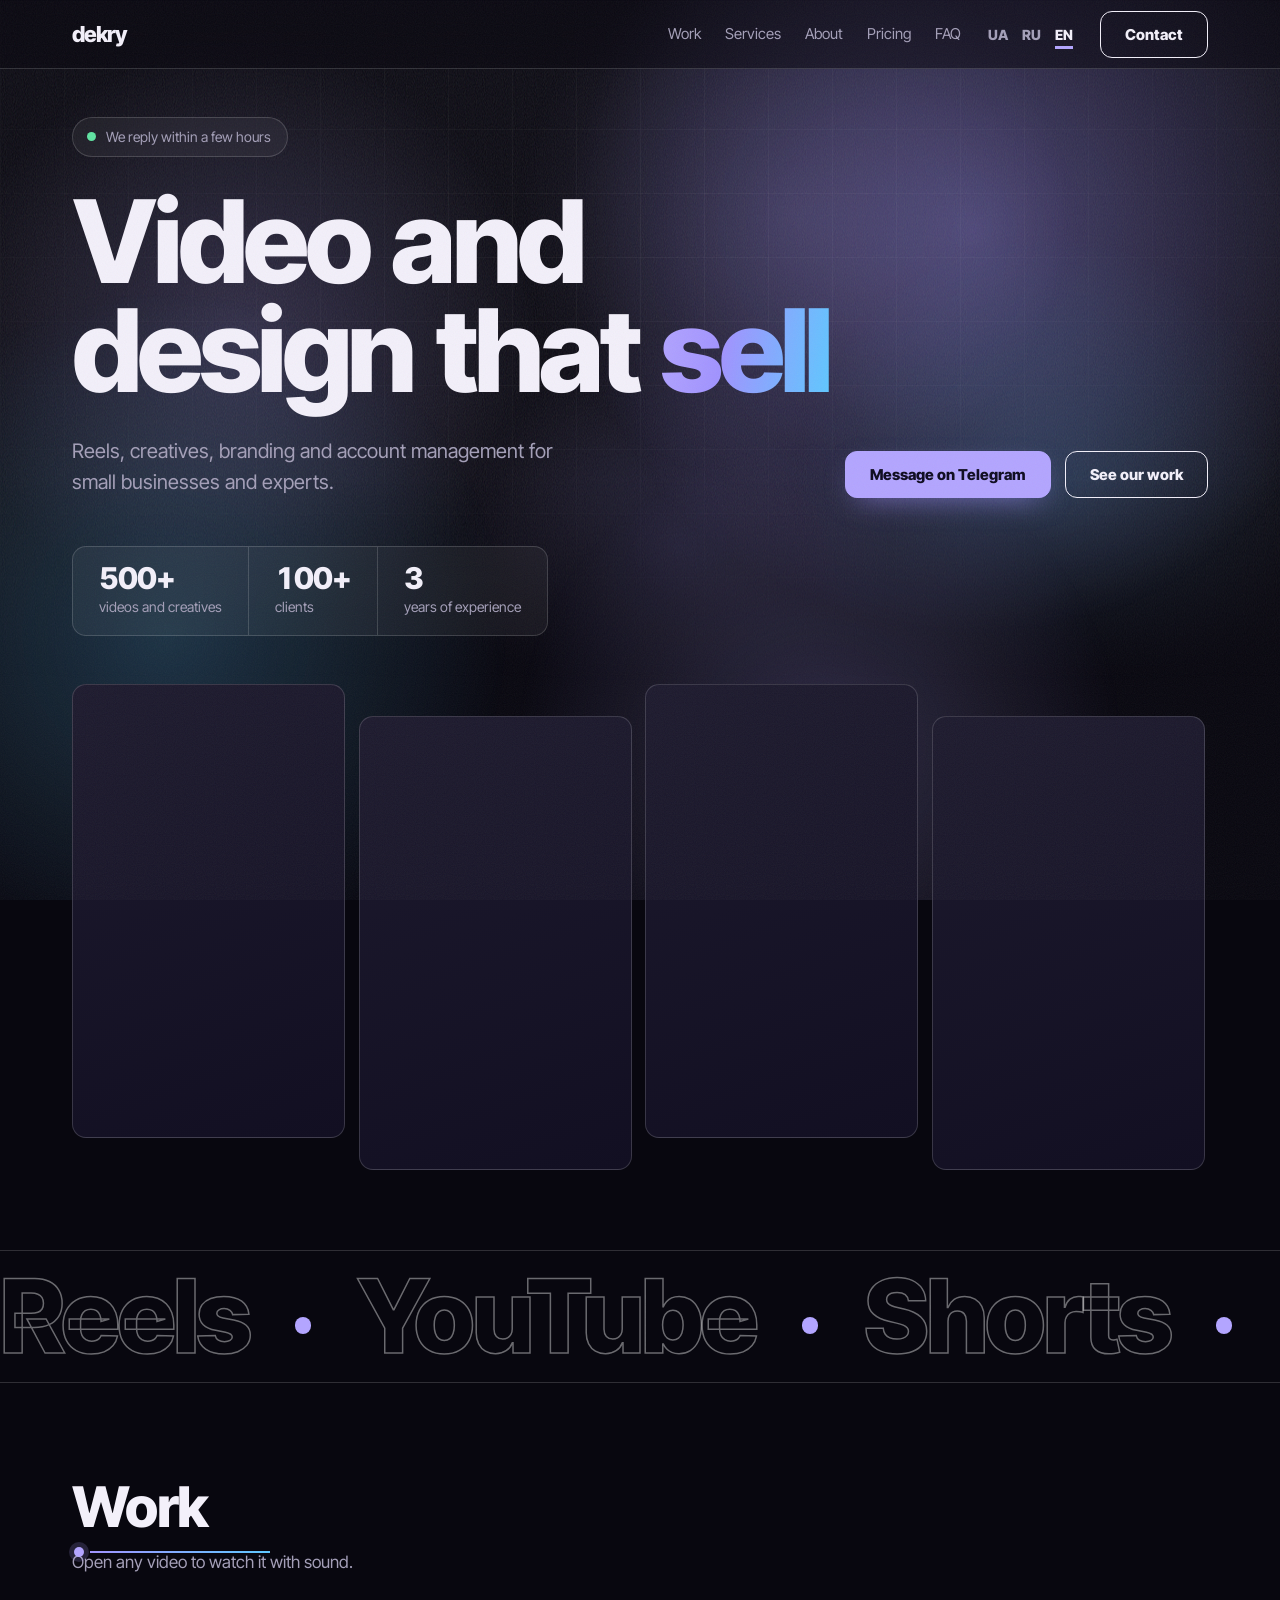
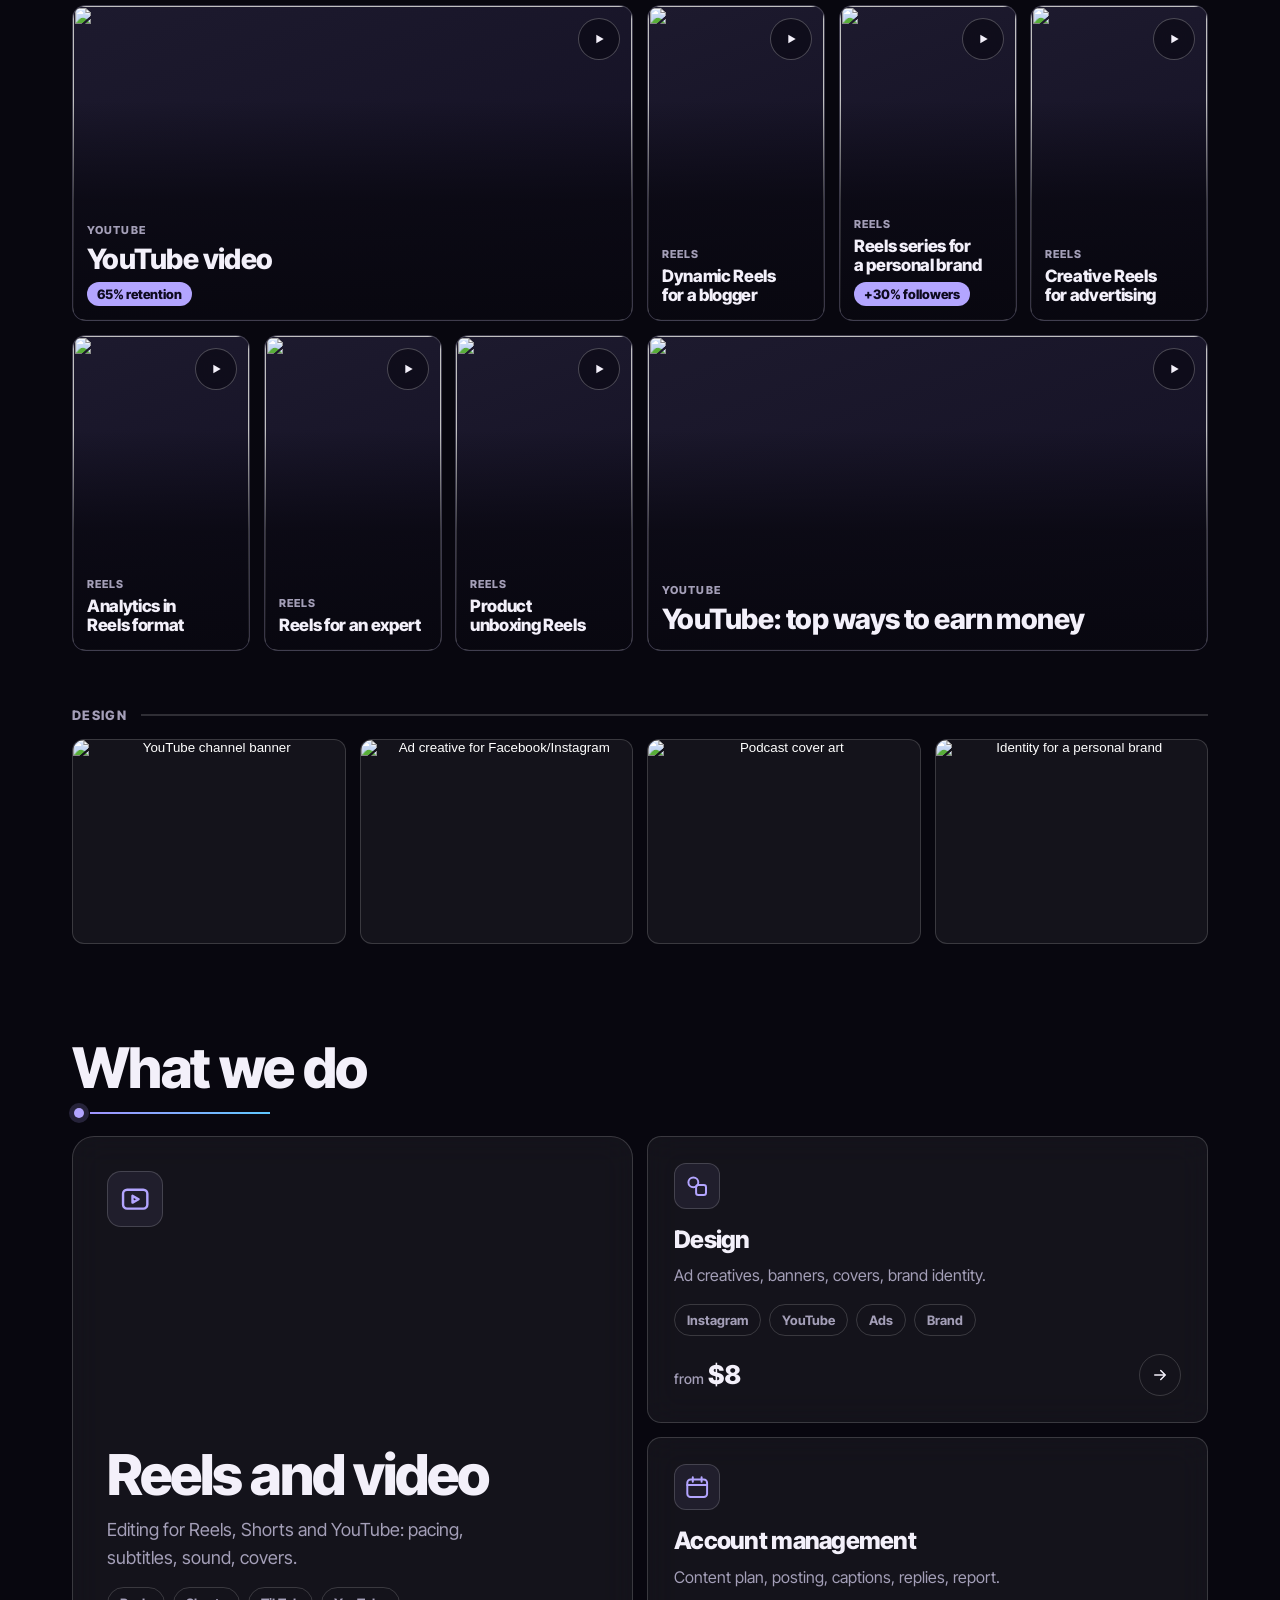
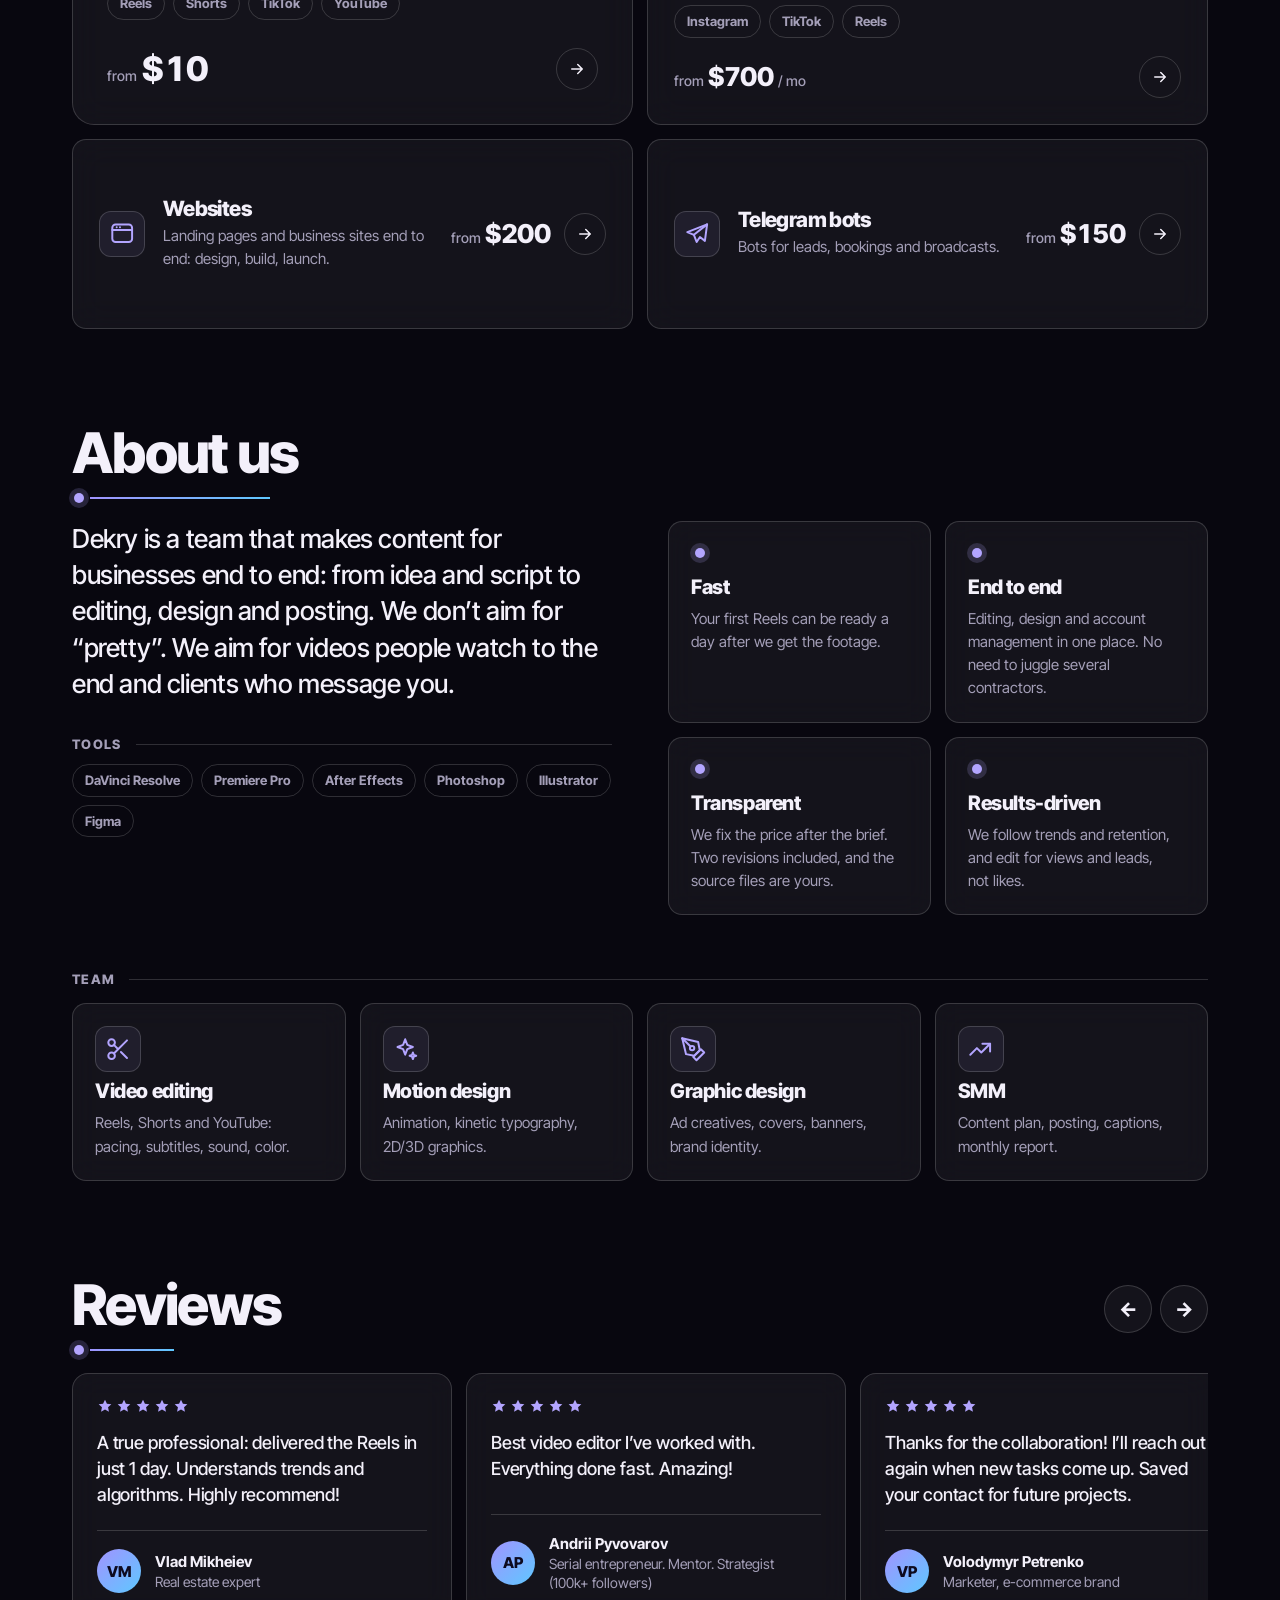
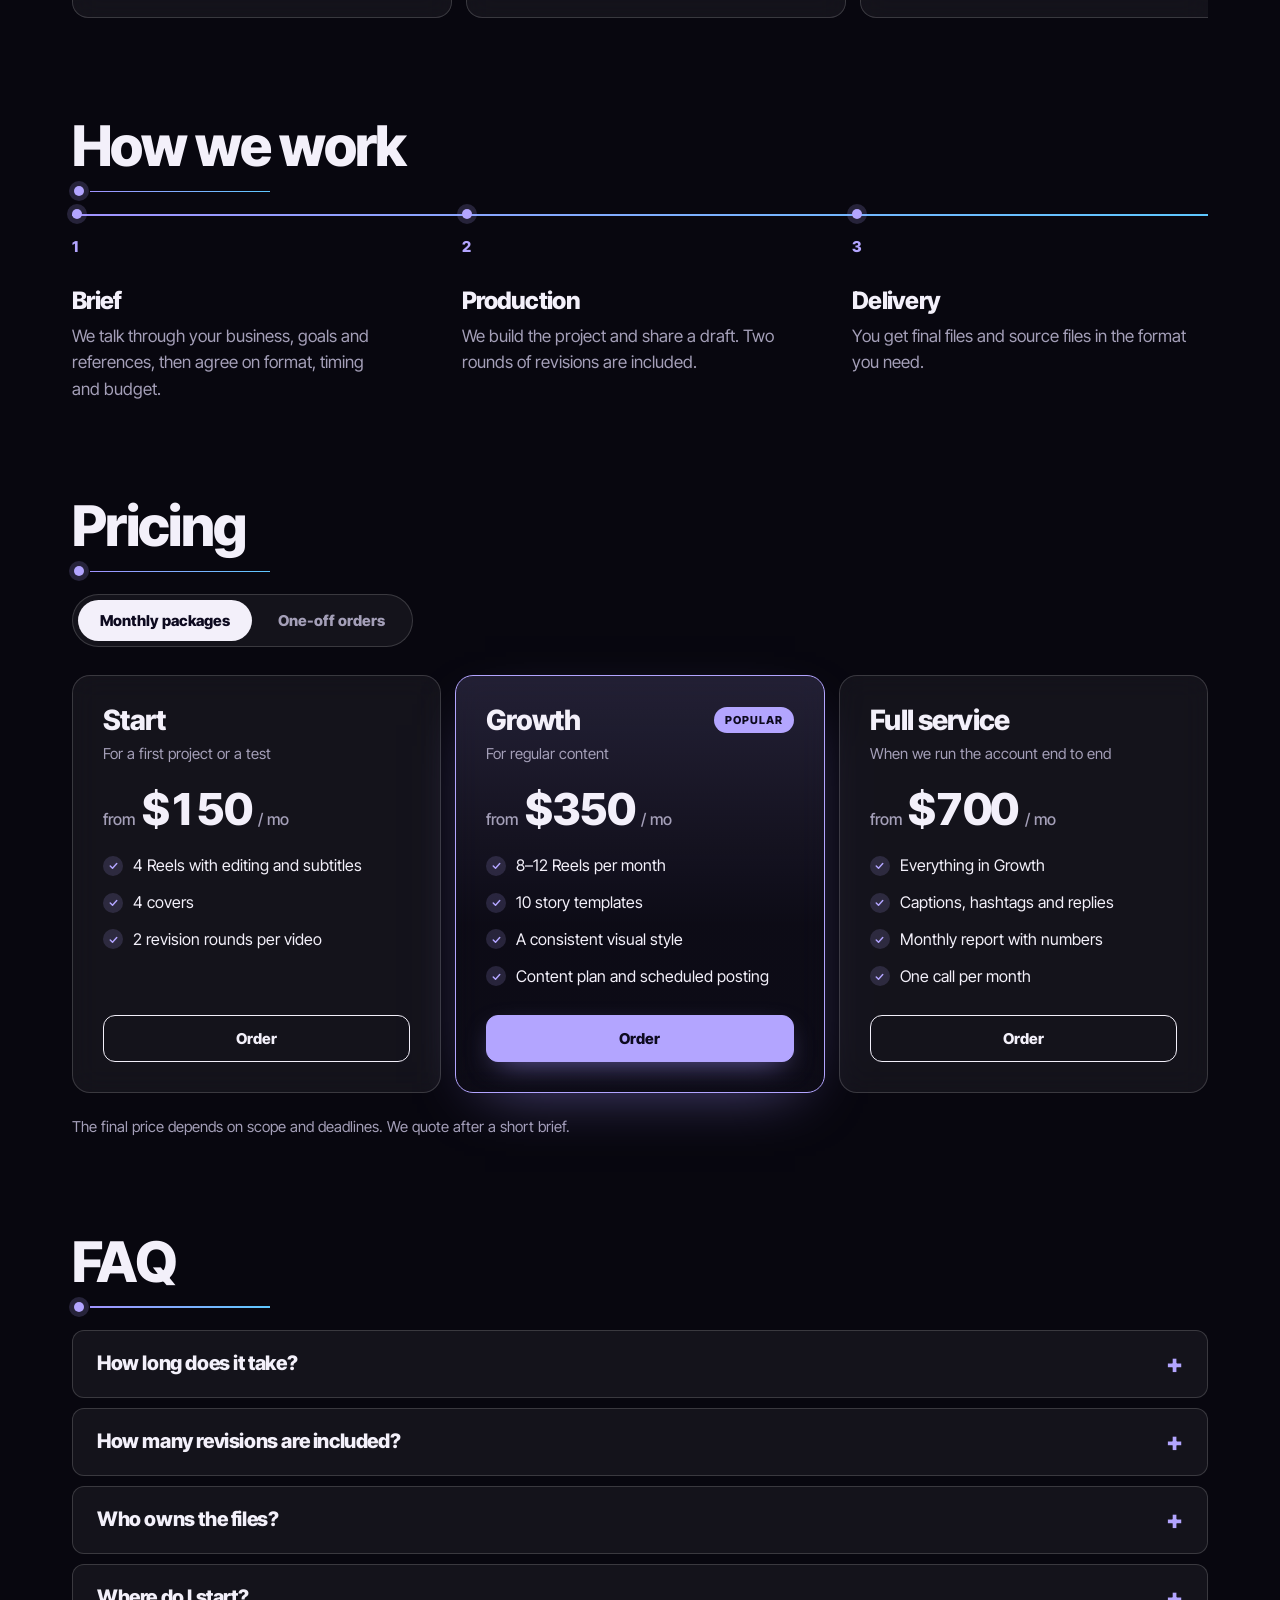
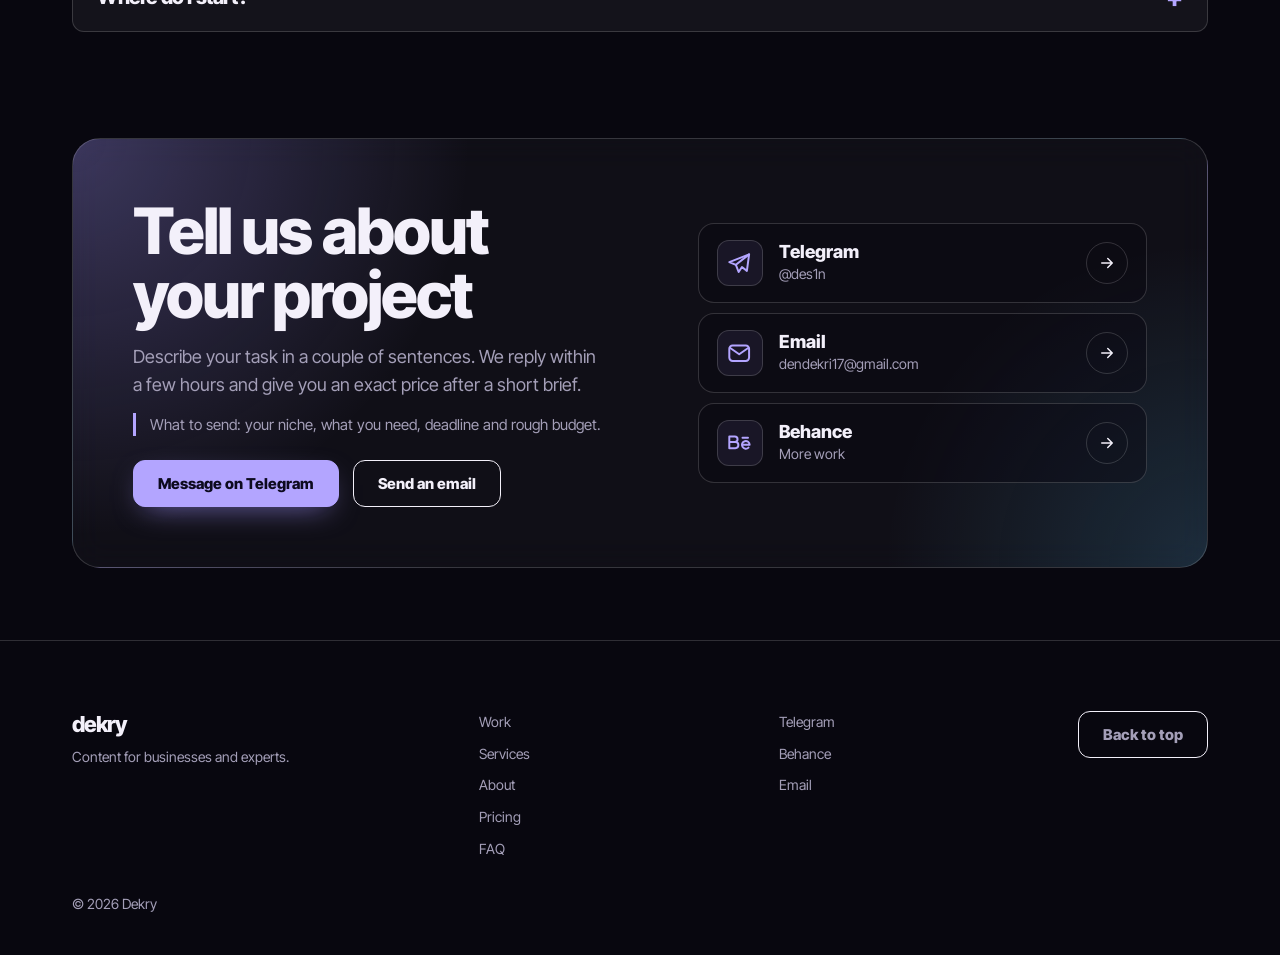
==== index.html @ 3029f575 "Появление разделов в духе полоски этапов: линия-маркер у заголовков, прорисовка кромки карточек, пос" ====
<!DOCTYPE html>
<html lang="uk"><head>
<meta charset="utf-8">
<meta name="viewport" content="width=device-width, initial-scale=1, viewport-fit=cover">
<title>Dekry | Відео і дизайн, що продають</title>
<meta name="description" content="Dekry: Reels, дизайн і ведення акаунта для малого бізнесу та експертів.">
<meta name="robots" content="index,follow,max-image-preview:large">
<meta name="theme-color" content="#08070f">
<link rel="canonical" href="https://dekry.cc/">
<link rel="preconnect" href="https://cdn.dekry.cc" crossorigin="">
<meta property="og:type" content="website"><meta property="og:url" content="https://dekry.cc/"><meta property="og:title" content="Dekry | Відео і дизайн, що продають"><meta property="og:description" content="Dekry: Reels, дизайн і ведення акаунта для малого бізнесу та експертів."><meta property="og:locale" content="uk_UA"><meta name="twitter:card" content="summary_large_image"><meta property="og:image" content="https://cdn.dekry.cc/img/hero-poster.png">
<link rel="icon" href="https://cdn.dekry.cc/img/favicon.png">
<link rel="preconnect" href="https://fonts.googleapis.com"><link rel="preconnect" href="https://fonts.gstatic.com" crossorigin="">
<link href="https://fonts.googleapis.com/css2?family=Inter+Tight:wght@400;500;700;800&amp;display=swap" rel="stylesheet">
<script type="application/ld+json">{"@context":"https://schema.org","@type":"ProfessionalService","name":"Dekry","url":"https://dekry.cc/","description":"Reels, design and account management for small businesses and experts.","email":"dendekri17@gmail.com","priceRange":"$8-$700","sameAs":["https://t.me/des1n","https://www.behance.net/5db91123"]}</script>
<style>
:root{--bg:#08070f;--tx:#f3f0fa;--mut:#a49fb8;--ln:rgba(255,255,255,.16);--gl:rgba(255,255,255,.05);--ac:#b3a5ff;--c1:#a193ff;--c2:#5ec8ff;--g:linear-gradient(135deg,var(--c1),var(--c2));--grid:rgba(255,255,255,.04);--sh:rgba(255,255,255,.5);--gt:linear-gradient(100deg,var(--ac),var(--c1) 38%,var(--c2));--e:cubic-bezier(.2,.7,.2,1);--d1:.2s;--d2:.45s;--d3:.9s;--d4:1.6s;--s1:clamp(18px,2.6vw,30px);--s2:clamp(28px,4vw,48px);--f:'Inter Tight','Segoe UI',Arial,sans-serif}
*{box-sizing:border-box;margin:0}
html{scroll-behavior:smooth;color-scheme:dark;scroll-padding-top:84px}
body{background:var(--bg);color:var(--tx);font:400 17px/1.55 var(--f);-webkit-font-smoothing:antialiased;padding-top:env(safe-area-inset-top,0);padding-bottom:env(safe-area-inset-bottom,0);overflow-x:hidden}
a{color:inherit}
:focus-visible{outline:2px solid var(--ac);outline-offset:3px}
.w{max-width:1180px;margin:0 auto;padding:0 22px}
ul{list-style:none;padding:0}
.btn{display:inline-block;text-decoration:none;font:800 15px var(--f);padding:13px 24px;border-radius:12px;border:1.5px solid var(--tx);transition:background .2s,border-color .2s,color .2s}
.btn:hover{border-color:var(--ac);color:var(--ac)}
.btn.p{background:var(--ac);border-color:var(--ac);color:#0d0a1f}
.btn.p:hover{background:var(--tx);border-color:var(--tx);color:#0d0a1f}
header{position:sticky;top:0;z-index:10;background:rgba(8,7,15,.55);-webkit-backdrop-filter:blur(16px);backdrop-filter:blur(16px);border-bottom:1.5px solid var(--ln)}
header .w{display:flex;align-items:center;gap:20px;height:68px}
.logo{font:800 22px var(--f);text-decoration:none;letter-spacing:-.04em;margin-right:auto}
.nv{display:flex;gap:24px}.nv a{text-decoration:none;color:var(--mut);font-size:15px}.nv a:hover{color:var(--tx)}
.lang button{background:none;border:0;color:var(--mut);font:800 14px var(--f);padding:6px 7px;cursor:pointer}
.lang button[aria-current]{color:var(--tx);text-decoration:underline;text-decoration-color:var(--ac);text-underline-offset:6px;text-decoration-thickness:3px}
h1{font:800 clamp(40px,9vw,128px)/.95 var(--f);letter-spacing:-.04em;margin:var(--s2) 0 var(--s1)}
/* Первый экран — одна последовательность: фон проявляется (d4), чип → слова заголовка (шаг 120ms) → текст и кнопки → цифры, всё на одной кривой --e и длительности --d3 */
.hr{display:flex;justify-content:space-between;align-items:flex-end;gap:var(--s1);flex-wrap:wrap;animation:up var(--d3) .62s var(--e) both}
.sub{max-width:520px;font-size:20px;color:var(--mut)}
.cta{display:flex;gap:14px;flex-wrap:wrap}
.st{display:inline-flex;gap:0;flex-wrap:wrap;margin:var(--s2) 0;animation:up var(--d3) .74s var(--e) both;background:var(--gl);-webkit-backdrop-filter:blur(14px);backdrop-filter:blur(14px);border:1.5px solid var(--ln);border-radius:14px}
.st div{padding:16px 26px}.st div+div{border-left:1.5px solid var(--ln)}
.st b{display:block;font:800 30px/1 var(--f);letter-spacing:-.03em}.st span{font-size:14px;color:var(--mut)}
.hero{position:relative;isolation:isolate}
.hbg{position:absolute;left:0;right:0;top:-68px;bottom:0;z-index:-1;overflow:hidden;pointer-events:none;-webkit-mask-image:linear-gradient(#000 70%,transparent);mask-image:linear-gradient(#000 70%,transparent)}
.hbg:before{content:"";position:absolute;inset:0;background-image:linear-gradient(var(--grid) 1px,transparent 1px),linear-gradient(90deg,var(--grid) 1px,transparent 1px);background-size:64px 64px;-webkit-mask-image:radial-gradient(ellipse 80% 70% at 50% 35%,#000,transparent);mask-image:radial-gradient(ellipse 80% 70% at 50% 35%,#000,transparent)}
.hbg:after{content:"";position:absolute;inset:0;opacity:.09;mix-blend-mode:overlay;background-image:url("data:image/svg+xml,%3Csvg xmlns='http://www.w3.org/2000/svg' width='160' height='160'%3E%3Cfilter id='n'%3E%3CfeTurbulence type='fractalNoise' baseFrequency='.9' numOctaves='2' stitchTiles='stitch'/%3E%3C/filter%3E%3Crect width='100%25' height='100%25' filter='url(%23n)'/%3E%3C/svg%3E")}
.hbg i{position:absolute;border-radius:50%;will-change:transform}
.hbg i:nth-child(1){width:46vw;height:46vw;max-width:620px;max-height:620px;background:radial-gradient(closest-side,var(--ac),transparent);opacity:.22;top:6%;left:-4%;animation:g1 24s ease-in-out infinite alternate}
.hbg i:nth-child(2){width:40vw;height:40vw;max-width:540px;max-height:540px;background:radial-gradient(closest-side,var(--c2),transparent);opacity:.16;top:34%;right:-2%;animation:g2 30s ease-in-out infinite alternate}
.hbg i:nth-child(3){width:34vw;height:34vw;max-width:460px;max-height:460px;background:radial-gradient(closest-side,var(--c1),transparent);opacity:.18;top:48%;left:36%;animation:g3 27s ease-in-out infinite alternate}
@keyframes g1{to{transform:translate(9vw,6vh) scale(1.12)}}@keyframes g2{to{transform:translate(-8vw,8vh) scale(.92)}}@keyframes g3{to{transform:translate(-6vw,-7vh) scale(1.1)}}
@media(max-width:700px){.hbg i:nth-child(1){width:90vw;height:90vw}.hbg i:nth-child(2){width:80vw;height:80vw;top:30%}.hbg i:nth-child(3){display:none}.hbg:before{background-size:44px 44px}}
@media(prefers-reduced-motion:reduce){.hbg i:nth-child(n){animation:none}}
.bg canvas{position:absolute;inset:0;width:100%;height:100%;opacity:0;transition:opacity var(--d4) var(--e)}
/* Лёгкие детали: фон плавно проявляется при загрузке (только opacity) и отблеск по кнопкам при наведении (только CSS, только на устройствах с мышью) */
.bg,.hbg{animation:bgin var(--d4) var(--e) both}@keyframes bgin{from{opacity:0}}
.btn{position:relative;overflow:hidden}.fl{overflow:hidden}
.btn:after,.fl:after{content:"";position:absolute;top:0;bottom:0;left:-55%;width:40%;background:linear-gradient(100deg,transparent,var(--sh),transparent);transform:skewX(-18deg);opacity:0;pointer-events:none}
@media(hover:hover){.btn:hover:after,.fl:hover:after{opacity:1;transform:translateX(420%) skewX(-18deg);transition:transform var(--d3) var(--e),opacity var(--d1)}}
@media(prefers-reduced-motion:reduce){.bg,.hbg{animation:none}.btn:after,.fl:after{display:none}}
.glbg .bg canvas{opacity:1}.glbg .bg i,.glbg .hbg i{display:none}
@keyframes up{from{transform:translateY(24px);opacity:0}}
.vs{display:flex;gap:14px;overflow-x:auto;scroll-snap-type:x mandatory;padding:0 22px 6px;scrollbar-width:none;max-width:1180px;margin:0 auto}
.vs::-webkit-scrollbar{display:none}
.vt{flex:0 0 clamp(190px,24%,284px);aspect-ratio:9/15;border-radius:14px;overflow:hidden;background:var(--gl);border:1.5px solid var(--ln);scroll-snap-align:start}
.vt{background:linear-gradient(160deg,#1d1a2e,#120f22)}
.vt video{width:100%;height:100%;object-fit:cover;display:block}
section{padding:clamp(56px,8vw,96px) 0}
h2{font:800 clamp(30px,5vw,56px)/1 var(--f);letter-spacing:-.03em;margin-bottom:40px}
.bn{display:grid;grid-template-columns:repeat(4,1fr);grid-auto-rows:minmax(190px,auto);gap:14px}
.tl{background:var(--gl);-webkit-backdrop-filter:blur(16px);backdrop-filter:blur(16px);border:1.5px solid var(--ln);border-radius:14px;padding:26px;display:flex;flex-direction:column;gap:10px;text-decoration:none;transition:border-color .2s,transform .2s}
.tl:hover{border-color:var(--tx);transform:translateY(-3px)}
.tl h3{font:800 24px/1.1 var(--f);letter-spacing:-.03em}.tl p{color:var(--mut);font-size:16px}
.tf{margin-top:auto;padding-top:8px;display:flex;align-items:center;justify-content:space-between;gap:14px}
.pr{font:800 26px/1 var(--f);letter-spacing:-.02em;color:var(--tx);white-space:nowrap}.pr small{font:500 14px var(--f);letter-spacing:0;color:var(--mut)}
.go{flex:none;width:42px;height:42px;border-radius:50%;border:1.5px solid var(--ln);display:grid;place-items:center;color:var(--tx);transition:background .25s,border-color .25s,color .25s,transform .25s}
.tl:hover .go,.ocd:hover .go,.cn a:hover .go{background:var(--ac);border-color:var(--ac);color:#0d0a1f;transform:rotate(-45deg)}
.tl.lg{grid-column:span 2;grid-row:span 2;border-radius:22px;padding:34px}.tl.lg h3{margin-top:auto;font-size:clamp(34px,4.4vw,58px);letter-spacing:-.035em}.tl.lg p{font-size:18px;max-width:420px}.tl.lg .tf{margin-top:10px}.tl.lg .pr{font-size:34px}
.tl.wd{grid-column:span 2}
.tl.sm{grid-column:span 2;flex-direction:row;align-items:center;gap:18px;padding:22px 26px}.tl.sm .ic{margin:0;flex:none}.tl.sm>div{flex:1;min-width:0}.tl.sm h3{font-size:21px;margin-bottom:4px}.tl.sm p{font-size:15px}.tl.sm .tf{margin:0;padding:0}
.dg{display:grid;grid-template-columns:repeat(4,1fr);gap:14px;margin-top:14px}
.dg img{width:100%;aspect-ratio:4/3;object-fit:cover;border-radius:12px;display:block;background:var(--gl);border:1.5px solid var(--ln)}
.rv{display:grid;grid-template-columns:1.4fr 1fr;gap:56px}
.rv q{display:block;quotes:none;font:800 clamp(24px,3.4vw,40px)/1.15 var(--f);letter-spacing:-.04em}
.rv figure+figure{margin-top:30px;padding-top:30px;border-top:1.5px solid var(--ln)}
.rv figure:not(.f) q{font-size:21px;letter-spacing:-.02em;font-weight:500}
.rv p{margin-top:14px;color:var(--mut);font-size:15px}.rv b{color:var(--tx)}
.stp{display:grid;grid-template-columns:repeat(3,1fr);gap:34px;counter-reset:s}
.stp li{border-top:1.5px solid var(--ln);padding-top:22px}
.stp li::before{counter-increment:s;content:counter(s);display:block;font:800 15px var(--f);color:var(--ac);margin-bottom:30px}
.stp h3{font:800 24px var(--f);letter-spacing:-.03em;margin-bottom:8px}.stp p{color:var(--mut)}
.h3{font:800 15px var(--f);color:var(--mut);margin:0 0 8px}
.pk{display:grid;grid-template-columns:1fr 1.5fr auto;gap:10px 36px;align-items:start;padding:28px 0;border-top:1.5px solid var(--ln)}
.pk:last-of-type{border-bottom:1.5px solid var(--ln)}
.pk h4{font:800 clamp(28px,3.6vw,44px)/1 var(--f);letter-spacing:-.04em}
.pk p{color:var(--mut)}
.pk .pc{text-align:right}.pk .pc b{display:block;font:800 26px var(--f);letter-spacing:-.03em;white-space:nowrap;margin-bottom:12px}
.ocs{display:grid;grid-template-columns:repeat(3,1fr);gap:14px}
.ocd{display:flex;flex-direction:column;gap:8px;padding:24px;background:var(--gl);-webkit-backdrop-filter:blur(14px);backdrop-filter:blur(14px);border:1.5px solid var(--ln);border-radius:18px;text-decoration:none;transition:border-color .2s,transform .2s}
.ocd:hover{border-color:var(--tx);transform:translateY(-3px)}
.ocd h3{font:800 21px/1.15 var(--f);letter-spacing:-.02em}.ocd p{color:var(--mut);font-size:15px}.ocd .tf{padding-top:14px}
.nt{margin-top:22px;color:var(--mut);font-size:15px}
details{background:var(--gl);border:1.5px solid var(--ln);border-radius:12px;padding:20px 24px;margin-bottom:10px}
details[open]{border-color:var(--ac)}
summary{font:800 20px var(--f);letter-spacing:-.02em;cursor:pointer;list-style:none;display:flex;justify-content:space-between;gap:16px}
summary::after{content:"+";color:var(--ac);font-size:26px;line-height:1}details[open] summary::after{content:"−"}
details p{margin-top:12px;color:var(--mut);max-width:620px}
.ct{padding-top:0;padding-bottom:clamp(40px,6vw,72px)}
.cbx{display:grid;grid-template-columns:1.15fr 1fr;gap:48px;align-items:center;padding:clamp(28px,5vw,60px);border:1.5px solid var(--ln);border-radius:28px;background:radial-gradient(640px circle at 0% 0%,rgba(161,147,255,.3),transparent 62%),radial-gradient(520px circle at 100% 100%,rgba(94,200,255,.16),transparent 62%),rgba(255,255,255,.035);-webkit-backdrop-filter:blur(16px);backdrop-filter:blur(16px)}
.cbx h2{margin-bottom:16px;font-size:clamp(34px,5vw,64px)}
.csub{color:var(--mut);font-size:18px;max-width:470px;margin-bottom:28px}
.cn{display:grid;gap:10px}
.cn a{display:flex;align-items:center;gap:16px;padding:16px 18px;border:1.5px solid var(--ln);border-radius:16px;background:rgba(8,7,15,.4);text-decoration:none;transition:border-color .2s,transform .2s}
.cn a:hover{border-color:var(--ac);transform:translateX(4px)}
.cn .ic{margin:0;flex:none}.cn a>span:nth-child(2){flex:1;min-width:0}
.cn b{display:block;font:800 18px/1.2 var(--f)}.cn small{display:block;color:var(--mut);font-size:14px;overflow:hidden;text-overflow:ellipsis;white-space:nowrap}
footer{padding:26px 0 40px;color:var(--mut);font-size:14px;border-top:1.5px solid var(--ln)}
.fl{position:fixed;right:max(16px,env(safe-area-inset-right));bottom:max(16px,env(safe-area-inset-bottom));z-index:9}

/* ---- motion and light ---- */
.bg{position:fixed;inset:0;z-index:-1;overflow:hidden;pointer-events:none}
.bg i{position:absolute;border-radius:50%;will-change:transform}
.bg i:nth-child(1){width:64vw;height:64vw;background:radial-gradient(closest-side,var(--c1),transparent);opacity:.4;top:-14vw;right:-8vw;animation:f1 22s ease-in-out infinite alternate}
.bg i:nth-child(2){width:54vw;height:54vw;background:radial-gradient(closest-side,var(--c2),transparent);opacity:.22;top:32vh;left:-14vw;animation:f2 28s ease-in-out infinite alternate}
.bg i:nth-child(3){width:48vw;height:48vw;background:radial-gradient(closest-side,var(--ac),transparent);opacity:.22;bottom:-12vw;right:12vw;animation:f3 26s ease-in-out infinite alternate}
@keyframes f1{to{transform:translate(-10vw,12vh) scale(1.15)}}@keyframes f2{to{transform:translate(14vw,-10vh) scale(1.2)}}@keyframes f3{to{transform:translate(-12vw,-14vh) scale(.9)}}
.cur{position:absolute;left:0;top:0;width:560px;height:560px;margin:-280px 0 0 -280px;border-radius:50%;background:radial-gradient(closest-side,rgba(179,165,255,.17),transparent);transform:translate3d(var(--cx,62vw),var(--cy,24vh),0);transition:transform var(--d2) var(--e)}
body::after{content:"";position:fixed;inset:0;z-index:100;pointer-events:none;opacity:.06;background-image:url("data:image/svg+xml,%3Csvg xmlns='http://www.w3.org/2000/svg' width='160' height='160'%3E%3Cfilter id='n'%3E%3CfeTurbulence type='fractalNoise' baseFrequency='.9' numOctaves='2' stitchTiles='stitch'/%3E%3C/filter%3E%3Crect width='100%25' height='100%25' filter='url(%23n)'/%3E%3C/svg%3E")}
h1 .w2{display:inline-block;overflow:hidden;vertical-align:top;padding:0 .05em .12em 0;margin-bottom:-.12em}
h1 .w2>span{display:inline-block;animation:rise var(--d3) var(--e) both}
@keyframes rise{from{transform:translateY(108%)}}
.vs{padding-bottom:40px;align-items:flex-start}.vt:nth-child(2n){margin-top:32px}
.vt video{transition:transform .7s cubic-bezier(.2,.7,.2,1)}.vt:hover video{transform:scale(1.06)}
.mq{overflow:hidden;margin-top:40px;border-block:1.5px solid var(--ln);padding:14px 0}
.mt{display:flex;width:max-content;animation:mq 36s linear infinite}
.mt span{font:800 clamp(40px,8vw,104px)/1 var(--f);letter-spacing:-.03em;color:transparent;-webkit-text-stroke:1.5px rgba(255,255,255,.4);white-space:nowrap}
.mt span::after{content:"";display:inline-block;width:.16em;height:.16em;border-radius:50%;background:var(--ac);margin:0 .45em;vertical-align:middle;-webkit-text-stroke:0}
@keyframes mq{to{transform:translateX(-50%)}}
.tl{position:relative;overflow:hidden}
.tl>*{position:relative}
.tl::after{content:"";position:absolute;inset:0;background:radial-gradient(320px circle at var(--mx,50%) var(--my,0%),rgba(179,165,255,.2),transparent 60%);opacity:0;transition:opacity .3s;pointer-events:none}
.tl:hover::after{opacity:1}
.rvl{opacity:0}
.rvl.in{opacity:1;animation:rise2 var(--d3) var(--e) backwards;animation-delay:calc(var(--i,0)*120ms)}
@keyframes rise2{from{opacity:0;transform:translateY(24px)}}
@media(pointer:coarse){.cur{display:none}}
@media(max-width:700px){.bg i:nth-child(3){display:none}.vt:nth-child(2n){margin-top:20px}}
@media(prefers-reduced-motion:reduce){.chip i,.bg i,.mt,h1 .w2>span{animation:none}.rvl{opacity:1}.cur{display:none}.vt video{transition:none}}

/* ---- details ---- */
html{scrollbar-color:#3a3555 transparent}
::selection{background:var(--ac);color:#0d0a1f}
h1,h2,h3,h4{text-wrap:balance}p{text-wrap:pretty}
.pk .pc b,.oo b,.tl .pr,.st b{font-variant-numeric:tabular-nums}
.sk{position:fixed;left:16px;top:-60px;z-index:200;background:var(--ac);color:#0d0a1f;padding:10px 16px;border-radius:10px;font-weight:800;text-decoration:none}.sk:focus{top:12px}
.pg{position:fixed;left:0;top:0;height:3px;width:100%;background:var(--ac);transform:scaleX(0);transform-origin:0 50%;z-index:150}
.nv a[aria-current]{color:var(--tx);box-shadow:0 2px 0 var(--ac)}
.chip{display:inline-flex;align-items:center;gap:10px;margin-top:var(--s2);animation:up var(--d3) var(--e) both;padding:8px 16px 8px 14px;border:1.5px solid var(--ln);border-radius:999px;background:var(--gl);-webkit-backdrop-filter:blur(14px);backdrop-filter:blur(14px);font-size:14px;color:var(--mut)}
.chip i{width:9px;height:9px;border-radius:50%;background:#5fe3a1;box-shadow:0 0 0 0 rgba(95,227,161,.6);animation:pl 2s infinite}
@keyframes pl{70%{box-shadow:0 0 0 10px rgba(95,227,161,0)}100%{box-shadow:0 0 0 0 rgba(95,227,161,0)}}
.chip+h1{margin-top:var(--s1)}
.ic{width:46px;height:46px;border-radius:12px;border:1.5px solid var(--ln);display:grid;place-items:center;color:var(--ac);background:rgba(179,165,255,.08);margin-bottom:8px}
.tl.lg .ic{width:56px;height:56px;border-radius:14px}
.ic svg{width:60%;height:60%}
.cs{display:flex;gap:8px;flex-wrap:wrap}.cs span{font-size:13px;font-weight:700;padding:5px 12px;border:1.5px solid var(--ln);border-radius:999px;color:var(--mut)}
.tl .cs{margin-top:6px}
.by{display:flex;align-items:center;gap:14px;margin-top:20px}.by p{margin:0}
.av{flex:none;width:44px;height:44px;border-radius:50%;display:grid;place-items:center;font:800 15px var(--f);color:#0d0a1f;background:var(--g)}
.rv figure.f::before{content:"“";display:block;font:700 110px/.7 Georgia,'Times New Roman',serif;color:var(--ac);margin-bottom:10px}
.stp li{position:relative}
.stp li::after{content:"";position:absolute;top:-6px;left:0;width:10px;height:10px;border-radius:50%;background:var(--ac);box-shadow:0 0 0 5px rgba(179,165,255,.18)}
.dg img{cursor:zoom-in;transition:transform .5s cubic-bezier(.2,.7,.2,1),border-color .2s}.dg img:hover{transform:scale(1.02);border-color:var(--ac)}
dialog{margin:auto;background:transparent;border:0;padding:0;max-width:94vw;max-height:94vh;overflow:visible}
dialog::backdrop{background:rgba(5,4,10,.85);-webkit-backdrop-filter:blur(8px);backdrop-filter:blur(8px)}
dialog img{display:block;max-width:94vw;max-height:90vh;border-radius:14px;cursor:zoom-out}
.ft{display:grid;grid-template-columns:1.4fr 1fr 1fr auto;gap:30px;align-items:start;padding-top:44px}
.ft .logo{color:var(--tx)}.ft p{margin-top:8px;max-width:260px}.ft nav{display:flex;flex-direction:column;gap:10px}.ft nav a{text-decoration:none;color:var(--mut)}.ft nav a:hover{color:var(--tx)}
.cp{padding-top:34px}

/* ---- reviews wall ---- */
.rh{display:flex;justify-content:space-between;align-items:flex-end;gap:20px;margin-bottom:40px}.rh h2{margin:0}
.ar{display:flex;gap:8px}.ar button{width:48px;height:48px;border-radius:50%;border:1.5px solid var(--ln);background:var(--gl);color:var(--tx);font:800 20px var(--f);cursor:pointer;transition:border-color .2s,color .2s}.ar button:hover{border-color:var(--ac);color:var(--ac)}
.rw{display:flex;gap:14px;overflow-x:auto;scroll-snap-type:x mandatory;scrollbar-width:none;padding-bottom:4px}.rw::-webkit-scrollbar{display:none}
.rc{flex:0 0 min(380px,84%);scroll-snap-align:start;display:flex;flex-direction:column;margin:0;padding:24px;background:var(--gl);-webkit-backdrop-filter:blur(14px);backdrop-filter:blur(14px);border:1.5px solid var(--ln);border-radius:16px}
.rs{display:flex;gap:3px;color:var(--ac)}
.rc q{display:block;quotes:none;font:500 18px/1.45 var(--f);letter-spacing:-.01em;margin:16px 0 0}
.rc q{margin-bottom:22px}.rc .by{margin-top:auto;padding-top:18px;border-top:1.5px solid var(--ln)}
.rc .by p{font-size:14px;line-height:1.4;color:var(--mut)}.rc .by b{color:var(--tx);font-size:15px}
/* ---- pricing cards + tabs ---- */
.tabs{display:inline-flex;gap:4px;padding:5px;border:1.5px solid var(--ln);border-radius:999px;background:var(--gl);margin-bottom:28px}
.tabs button{border:0;background:none;color:var(--mut);font:800 15px var(--f);padding:11px 22px;border-radius:999px;cursor:pointer;transition:background .2s,color .2s}
.tabs button[aria-selected=true]{background:var(--tx);color:#0d0a1f}
.pks{display:grid;grid-template-columns:repeat(3,1fr);gap:14px}
.pcd{display:flex;flex-direction:column;gap:14px;padding:30px;background:var(--gl);-webkit-backdrop-filter:blur(14px);backdrop-filter:blur(14px);border:1.5px solid var(--ln);border-radius:18px}
.pcd h3{font:800 28px/1 var(--f);letter-spacing:-.025em}
.pcd .pt{color:var(--mut);font-size:15px;margin-top:-6px}
.pcd .pp{font:800 44px/1 var(--f);letter-spacing:-.03em;margin:8px 0;font-variant-numeric:tabular-nums}
.pcd .pp small{font:500 16px var(--f);color:var(--mut);letter-spacing:0}
.pcd ul{display:grid;gap:12px;margin-bottom:12px}
.pcd li{padding-left:30px;position:relative;font-size:16px}
.pcd li::before{content:"";position:absolute;left:0;top:.15em;width:20px;height:20px;border-radius:50%;background:rgba(179,165,255,.16) url("data:image/svg+xml,%3Csvg xmlns='http://www.w3.org/2000/svg' viewBox='0 0 16 16'%3E%3Cpath d='M4 8.5l2.8 2.8L12 5.5' fill='none' stroke='%23b3a5ff' stroke-width='1.8' stroke-linecap='round' stroke-linejoin='round'/%3E%3C/svg%3E") center/13px no-repeat}
.pcd .btn{margin-top:auto;text-align:center}
.ph{display:flex;align-items:center;justify-content:space-between;gap:12px}
.bdg{font:800 11px var(--f);text-transform:uppercase;letter-spacing:.08em;padding:6px 11px;border-radius:999px;background:var(--ac);color:#0d0a1f;white-space:nowrap}
.pcd.hot{border-color:var(--ac);background:linear-gradient(180deg,rgba(179,165,255,.16),rgba(179,165,255,.03) 60%);box-shadow:0 20px 60px -30px rgba(161,147,255,.6)}
@media(max-width:900px){.pks{grid-template-columns:1fr}.ocs{grid-template-columns:1fr 1fr}.cbx{grid-template-columns:1fr;gap:30px}.tl.lg{min-height:440px}.ft{grid-template-columns:1fr 1fr}.ft .up{justify-self:start}.bn{grid-template-columns:1fr 1fr}.tl.lg,.tl.wd{grid-column:span 2}.tl.lg{grid-row:auto}.dg{grid-template-columns:1fr 1fr}.rv{grid-template-columns:1fr;gap:34px}.stp{grid-template-columns:1fr}.pk{grid-template-columns:1fr auto}.pk p{grid-column:1/-1;order:3}.oo{grid-template-columns:1fr}.nv{display:none}}
@media(max-width:520px){header .btn{padding:8px 14px;font-size:13px}.fl{display:none}.bn{grid-template-columns:1fr}.tl.lg,.tl.wd,.tl.sm{grid-column:auto}.tl.lg{min-height:400px;padding:26px}.tl.sm{flex-wrap:wrap;padding:22px}.tl.sm>div{flex-basis:calc(100% - 64px)}.tl.sm .tf{width:100%}.ocs{grid-template-columns:1fr}.cbx .cta .btn{flex:1;text-align:center}.cbx{border-radius:22px}.st{display:grid;grid-template-columns:repeat(3,1fr);width:100%}.st div{padding:12px 10px}.st b{font-size:22px}.st span{display:block;font-size:12px;line-height:1.25}header .w{gap:12px}}
@media(prefers-reduced-motion:reduce){html{scroll-behavior:auto}h1,.hr,.chip,.st{animation:none}*{transition:none!important}}
/* ---- mobile menu ---- */
.mb{display:none;width:44px;height:44px;flex:none;border:1.5px solid var(--ln);border-radius:12px;background:none;color:var(--tx);cursor:pointer;flex-direction:column;justify-content:center;align-items:center;gap:6px;padding:0}
.mb i{display:block;width:18px;height:2px;background:currentColor;border-radius:2px;transition:transform .25s}
.mb[aria-expanded=true] i:first-child{transform:translateY(4px) rotate(45deg)}.mb[aria-expanded=true] i:last-child{transform:translateY(-4px) rotate(-45deg)}
.mm{position:absolute;left:0;right:0;top:100%;display:flex;flex-direction:column;padding:6px 22px 26px;background:rgba(8,7,15,.97);border-bottom:1.5px solid var(--ln)}
.mm[hidden]{display:none}
.mm a:not(.btn){font:800 30px/1 var(--f);letter-spacing:-.03em;text-decoration:none;padding:16px 0;border-bottom:1.5px solid var(--ln)}
.mm .btn{margin-top:22px;text-align:center}
/* ---- work ---- */
.lead{color:var(--mut);margin:-26px 0 30px}
.wg{display:grid;grid-template-columns:repeat(6,1fr);gap:14px}
.wc,.vt{position:relative;display:block;padding:0;color:var(--tx);text-decoration:none;cursor:pointer}
.wc{border:1.5px solid var(--ln);border-radius:14px;overflow:hidden;background:linear-gradient(160deg,#1d1a2e,#120f22);aspect-ratio:9/16;transition:border-color .2s,transform .2s}
.wc:hover{border-color:var(--tx);transform:translateY(-3px)}
.wc.yt{grid-column:span 3;aspect-ratio:16/9}
.wc img{position:absolute;inset:0;width:100%;height:100%;object-fit:cover;transition:transform .7s cubic-bezier(.2,.7,.2,1)}
.wc:hover img{transform:scale(1.05)}
.wc::after{content:"";position:absolute;inset:0;background:linear-gradient(180deg,transparent 30%,rgba(8,7,15,.75) 62%,rgba(8,7,15,.96))}
.wo{position:absolute;left:14px;right:14px;bottom:14px;z-index:1;display:flex;flex-direction:column;align-items:flex-start;gap:6px}
.wo h3{font:800 17px/1.15 var(--f);letter-spacing:-.02em}.wc.yt .wo h3{font-size:clamp(20px,2.2vw,28px)}
.wk{font:800 11px var(--f);text-transform:uppercase;letter-spacing:.1em;color:var(--mut)}
.wm{font:800 13px var(--f);padding:4px 10px;border-radius:999px;background:var(--ac);color:#0d0a1f}
.pi{position:absolute;right:12px;top:12px;z-index:1;width:42px;height:42px;border-radius:50%;display:grid;place-items:center;color:var(--tx);background:rgba(8,7,15,.55);-webkit-backdrop-filter:blur(8px);backdrop-filter:blur(8px);border:1.5px solid rgba(255,255,255,.25);transition:transform .2s,background .2s,color .2s}
.wc:hover .pi,.vt:hover .pi{background:var(--ac);color:#0d0a1f;transform:scale(1.08)}
.wh{font:800 13px var(--f);color:var(--mut);text-transform:uppercase;letter-spacing:.1em;margin:56px 0 16px}
.dg{margin-top:0}
/* ---- about ---- */
.ab{display:grid;grid-template-columns:1fr 1fr;gap:56px;align-items:start}
.ab .ld{font:500 clamp(20px,2.2vw,26px)/1.4 var(--f);letter-spacing:-.015em}
.ab .wh{margin:34px 0 12px}
.vl,.tm{display:grid;grid-template-columns:1fr 1fr;gap:14px}
.tm{grid-template-columns:repeat(4,1fr)}
.vl li,.tm li{background:var(--gl);-webkit-backdrop-filter:blur(14px);backdrop-filter:blur(14px);border:1.5px solid var(--ln);border-radius:14px;padding:22px}
.vl h3,.tm h3{font:800 20px/1.15 var(--f);letter-spacing:-.02em;margin-bottom:8px}
.vl h3::before{content:"";display:block;width:10px;height:10px;border-radius:50%;background:var(--ac);box-shadow:0 0 0 5px rgba(179,165,255,.18);margin:4px 0 18px 4px}
.vl p,.tm p{color:var(--mut);font-size:15px}
/* ---- video modal ---- */
.vb{position:relative;display:grid;grid-template-columns:auto minmax(0,340px);gap:30px;align-items:center;background:#0e0c19;border:1.5px solid var(--ln);border-radius:22px;padding:18px}
.vd video{display:block;height:min(80vh,760px);aspect-ratio:9/16;border-radius:14px;background:#000}
.vd.yt .vb{grid-template-columns:1fr;width:min(960px,94vw)}
.vd.yt video{width:100%;height:auto;aspect-ratio:16/9;max-height:68vh}
.vi{display:flex;flex-direction:column;align-items:flex-start;gap:12px;padding:8px 12px 8px 0}
.vi h3{font:800 clamp(24px,3vw,34px)/1.05 var(--f);letter-spacing:-.03em}
.vi p{color:var(--mut)}.vi .btn{margin-top:8px}
.vx{position:absolute;top:-16px;right:-16px;z-index:2;width:44px;height:44px;border-radius:50%;border:1.5px solid var(--ln);background:#0e0c19;color:var(--tx);font:400 28px/1 var(--f);cursor:pointer}.vx:hover{border-color:var(--ac);color:var(--ac)}
@media(max-width:900px){.mb{display:flex}.wg{grid-template-columns:repeat(3,1fr)}.ab{grid-template-columns:1fr;gap:30px}.tm{grid-template-columns:1fr 1fr}}
@media(max-width:760px){.vb{grid-template-columns:1fr;gap:14px;padding:12px;max-height:92vh;overflow:auto}.vd video{height:min(58vh,560px);margin:0 auto}.vd.yt video{height:auto}.vi{padding:4px}.vx{top:8px;right:8px}}
@media(max-width:520px){.wg{grid-template-columns:1fr 1fr;gap:10px}.wc.yt{grid-column:span 2}.wo{left:10px;right:10px;bottom:10px}.wo h3{font-size:15px}.pi{width:34px;height:34px;right:8px;top:8px}.vl,.tm{gap:10px}.vl li,.tm li{padding:16px}.vl h3,.tm h3{font-size:17px}.vl p,.tm p{font-size:14px}.rh{margin-bottom:28px}.ar button{width:42px;height:42px}}

/* ---- v2: scroll choreography, micro-interactions ---- */
h1 .gr{background:var(--gt);-webkit-background-clip:text;background-clip:text;color:transparent}
header{transition:transform var(--d2) var(--e)}
header.hd{transform:translateY(-101%)}
.btn{transition:background var(--d1),border-color var(--d1),color var(--d1),transform var(--d2) var(--e)}
.btn.p{box-shadow:0 10px 30px -12px rgba(161,147,255,.75)}
.lang button{min-height:40px}
/* floating Telegram: appears after the hero, hides near the contact block */
.fl{display:inline-flex!important;align-items:center;gap:10px;height:56px;padding:0 22px 0 18px;border-radius:999px;background:var(--ac);color:#0d0a1f;font:800 15px var(--f);text-decoration:none;box-shadow:0 14px 40px -12px rgba(161,147,255,.8);opacity:0;transform:translateY(20px) scale(.9);pointer-events:none;transition:opacity .3s,transform .35s cubic-bezier(.2,.7,.2,1),background .2s}
.fl.on{opacity:1;transform:none;pointer-events:auto}
.fl:hover{background:var(--tx)}
@media(max-width:700px){.fl{width:56px;padding:0;justify-content:center}.fl span{display:none}}
/* work cards: 3D tilt driven by --rx/--ry */
.wc,.vt{transform:perspective(900px) rotateX(var(--rx,0deg)) rotateY(var(--ry,0deg)) translateY(var(--ty,0px));transition:border-color .2s,transform .45s cubic-bezier(.2,.7,.2,1)}
.vt{transform:perspective(900px) rotateX(var(--rx,0deg)) rotateY(var(--ry,0deg)) translateY(var(--py,0px))}
.wc:hover{transform:perspective(900px) rotateX(var(--rx,0deg)) rotateY(var(--ry,0deg)) translateY(-4px)}
.wc.tilt,.vt.tilt{transition:border-color .2s,transform .12s linear}
/* process: progress line filled on scroll via --p */
.stp{position:relative}
.stp::before{content:"";position:absolute;left:0;right:0;top:0;height:1.5px;background:var(--g);transform:scaleX(var(--p,1));transform-origin:0 50%;z-index:1;pointer-events:none}
.stp li::after{z-index:2;transition:background .3s,box-shadow .3s}
.stp.js li:not(.on)::after{background:#3a3555;box-shadow:none}
.stp li h3,.stp li p{transition:opacity .4s}
.stp.js li:not(.on) h3,.stp.js li:not(.on) p{opacity:.45}
@media(max-width:900px){
 .stp{gap:0;padding-left:30px}
 .stp::after{content:"";position:absolute;left:4px;top:4px;bottom:34px;width:1.5px;background:var(--ln)}
 .stp::before{left:4px;right:auto;bottom:34px;width:1.5px;height:auto;top:4px;transform:scaleY(var(--p,1));transform-origin:50% 0}
 .stp li{border-top:0;padding:0 0 34px}
 .stp li::after{top:4px;left:-30px}
 .stp li::before{margin-bottom:8px}
}
@media(pointer:coarse){.wc,.vt{transform:none}}
@media(prefers-reduced-motion:reduce){.wc,.vt{transform:none}header.hd{transform:none}.fl{transition:none}}

/* ---- v3: conversion and usability ---- */
.hc{display:flex;flex-direction:column;gap:12px;align-items:flex-start}
.chn{color:var(--mut);font-size:15px;margin:-14px 0 24px;padding-left:14px;border-left:3px solid var(--ac);max-width:470px}
.dzb{display:block;padding:0;border:0;background:none;border-radius:12px;cursor:zoom-in}
.dzb img{pointer-events:none}
#lb .vx{top:8px;right:8px}
.vt .pi{transition:opacity .2s}.vt.pl .pi{opacity:0}
@media(max-width:520px){.lang button{padding:6px 4px;font-size:13px}header .w{gap:8px}.hc,.hc .cta{width:100%}.hc .btn{flex:1 1 100%;text-align:center}}
@media(max-width:400px){header .w>.btn{display:none}}
@media(max-width:700px){.fl{width:auto;padding:0 20px 0 16px}.fl span{display:inline}}
/* ---- v4: появление разделов в духе полоски этапов ----
   Тот же язык, что у «Як ми працюємо»: точка-маркер + градиентная линия, которая прорисовывается, блоки загораются по очереди.
   Только transform/opacity, запускает существующий IntersectionObserver (fx). Без .rvl (reduced-motion, нет IO) всё стоит в конечном виде. */
h2:not(.cbx h2){position:relative}
h2:not(.cbx h2)::before{content:"";position:absolute;left:2px;bottom:-22px;width:10px;height:10px;border-radius:50%;background:var(--ac);box-shadow:0 0 0 5px rgba(179,165,255,.18)}
h2:not(.cbx h2)::after{content:"";position:absolute;left:18px;bottom:-18px;width:min(180px,40%);height:1.5px;background:var(--g);transform-origin:0 50%}
h2.rvl:not(.cbx h2)::before{transform:scale(0)}
h2.rvl:not(.cbx h2)::after{transform:scaleX(0)}
h2.rvl.in:not(.cbx h2)::before{transform:none;transition:transform var(--d2) var(--e) .2s}
h2.rvl.in:not(.cbx h2)::after{transform:none;transition:transform var(--d3) var(--e) .4s}
.wh{display:flex;align-items:center;gap:14px}
.wh::after{content:"";flex:1;height:1.5px;background:var(--ln);transform-origin:0 50%}
.wh.rvl::after{transform:scaleX(0)}
.wh.rvl.in::after{transform:none;transition:transform var(--d4) var(--e) .3s}
/* Карточки: по верхней кромке пробегает градиентная линия (как заполнение полоски) и гаснет. */
.pcd,.ocd,.rc,details,.vl li,.tm li,.cbx{position:relative}
.tl.rvl::before,.pcd.rvl::before,.ocd.rvl::before,.rc.rvl::before,details.rvl::before,.vl li.rvl::before,.tm li.rvl::before,.cbx.rvl::before{content:"";position:absolute;left:18px;right:18px;top:0;height:1.5px;background:var(--g);transform:scaleX(0);transform-origin:0 50%;opacity:0;pointer-events:none;z-index:1}
:is(.tl,.pcd,.ocd,.rc,details,.vl li,.tm li,.cbx).rvl.in::before{animation:trace var(--d4) var(--e) both;animation-delay:calc(var(--i,0)*120ms + .25s)}
@keyframes trace{0%{transform:scaleX(0);opacity:1}55%{transform:scaleX(1);opacity:1}100%{transform:scaleX(1);opacity:0}}
@media(prefers-reduced-motion:reduce){.rvl.in,.rvl.in::before{animation:none!important}h2.rvl::before,h2.rvl::after,.wh.rvl::after{transform:none!important;transition:none!important}}
</style>
</head>
<body>
<div class="bg" aria-hidden="true"><i></i><i></i><i></i><div class="cur" style=""></div></div>
<a class="sk" href="#services" data-t="skip">До змісту</a><div class="pg" aria-hidden="true" style=""></div>
<header><div class="w">
<a class="logo" href="#top">dekry</a>
<nav class="nv"><a href="#work" data-t="n2">Роботи</a><a href="#services" data-t="n1">Послуги</a><a href="#about" data-t="n5">Про нас</a><a href="#pricing" data-t="n3">Ціни</a><a href="#faq" data-t="n4">FAQ</a></nav>
<div class="lang" role="group" aria-label="Language"><button type="button" data-l="uk" aria-current="true">UA</button><button type="button" data-l="ru">RU</button><button type="button" data-l="en">EN</button></div>
<a class="btn" href="#contact" data-t="nav">Написати</a>
<button type="button" class="mb" aria-expanded="false" aria-controls="mm" data-a="mn" aria-label="Меню"><i></i><i></i></button>
</div>
<nav class="mm" id="mm" hidden><a href="#work" data-t="n2">Роботи</a><a href="#services" data-t="n1">Послуги</a><a href="#about" data-t="n5">Про нас</a><a href="#pricing" data-t="n3">Ціни</a><a href="#faq" data-t="n4">FAQ</a><a class="btn p" href="#contact" data-t="c1">Написати в Telegram</a></nav>
</header>

<main id="top">
<div class="hero"><div class="hbg" aria-hidden="true"><i></i><i></i><i></i></div>
<div class="w">
<div class="chip"><i></i><span data-t="chip">Відповідаємо протягом кількох годин</span></div>
<h1 data-t="h1" aria-label="Відео і дизайн, що продають"><span class="w2" aria-hidden="true"><span style="animation-delay:80ms">Відео</span></span> <span class="w2" aria-hidden="true"><span style="animation-delay:200ms">і</span></span> <span class="w2" aria-hidden="true"><span style="animation-delay:320ms">дизайн,</span></span> <span class="w2" aria-hidden="true"><span style="animation-delay:440ms">що</span></span> <span class="w2" aria-hidden="true"><span class="gr" style="animation-delay:560ms">продають</span></span></h1>
<div class="hr">
<p class="sub" data-t="sub">Reels, креативи, брендинг і ведення акаунта для малого бізнесу та експертів.</p>
<div class="hc"><div class="cta"><a class="btn p" href="#contact" data-t="c1">Написати в Telegram</a><a class="btn" href="#work" data-t="c2">Дивитися роботи</a></div></div>
</div>
<div class="st" id="st"><div><b data-n="500" data-s="+">500+</b><span>відео та креативів</span></div><div><b data-n="100" data-s="+">100+</b><span>клієнтів</span></div><div><b data-n="3" data-s="">3</b><span>роки досвіду</span></div></div>
</div></div>

<div class="vs">
<a class="vt" href="https://cdn.dekry.cc/video/project-2-preview.MP4" data-p="2"><video muted="" loop="" playsinline="" preload="none" poster="https://cdn.dekry.cc/img/project-2.jpg" data-src="https://cdn.dekry.cc/video/project-2-preview.MP4" aria-hidden="true"></video><span class="pi" aria-hidden="true"><svg viewBox="0 0 24 24" width="16" height="16" fill="currentColor"><path d="M8 5.5v13l11-6.5z"/></svg></span></a>
<a class="vt" href="https://cdn.dekry.cc/video/project-4-preview.mp4" data-p="4"><video muted="" loop="" playsinline="" preload="none" poster="https://cdn.dekry.cc/img/project-4.jpg" data-src="https://cdn.dekry.cc/video/project-4-preview.mp4" aria-hidden="true"></video><span class="pi" aria-hidden="true"><svg viewBox="0 0 24 24" width="16" height="16" fill="currentColor"><path d="M8 5.5v13l11-6.5z"/></svg></span></a>
<a class="vt" href="https://cdn.dekry.cc/video/project-6-preview.mp4" data-p="6"><video muted="" loop="" playsinline="" preload="none" poster="https://cdn.dekry.cc/img/project-6.jpg" data-src="https://cdn.dekry.cc/video/project-6-preview.mp4" aria-hidden="true"></video><span class="pi" aria-hidden="true"><svg viewBox="0 0 24 24" width="16" height="16" fill="currentColor"><path d="M8 5.5v13l11-6.5z"/></svg></span></a>
<a class="vt" href="https://cdn.dekry.cc/video/project-7-preview.mp4" data-p="7"><video muted="" loop="" playsinline="" preload="none" poster="https://cdn.dekry.cc/img/project-7.jpg" data-src="https://cdn.dekry.cc/video/project-7-preview.mp4" aria-hidden="true"></video><span class="pi" aria-hidden="true"><svg viewBox="0 0 24 24" width="16" height="16" fill="currentColor"><path d="M8 5.5v13l11-6.5z"/></svg></span></a>
</div>

<div class="mq" aria-hidden="true"><div class="mt"><span>Reels</span><span>YouTube</span><span>Shorts</span><span>Design</span><span>Branding</span><span>Ads</span><span>Reels</span><span>YouTube</span><span>Shorts</span><span>Design</span><span>Branding</span><span>Ads</span></div></div>

<section id="work"><div class="w"><h2 data-t="wT">Роботи</h2>
<p class="lead" data-t="wS">Відкрийте будь-яке відео, щоб подивитися його зі звуком.</p>
<div class="wg" id="wg"></div>
<h3 class="wh" data-t="wD">Дизайн</h3>
<div class="dg">
<button type="button" class="dzb"><img src="https://cdn.dekry.cc/img/design-1.jpg" alt="Design" loading="lazy" decoding="async"></button><button type="button" class="dzb"><img src="https://cdn.dekry.cc/img/design-2.jpg" alt="Design" loading="lazy" decoding="async"></button><button type="button" class="dzb"><img src="https://cdn.dekry.cc/img/design-3.jpg" alt="Design" loading="lazy" decoding="async"></button><button type="button" class="dzb"><img src="https://cdn.dekry.cc/img/design-4.jpg" alt="Design" loading="lazy" decoding="async"></button>
</div>
</div></section>

<section id="services" style="padding-top:0"><div class="w"><h2 data-t="sT">Що ми робимо</h2>
<div class="bn" id="bn"><a class="tl lg" href="https://t.me/des1n"><span class="ic"><svg viewBox="0 0 24 24" fill="none" stroke="currentColor" stroke-width="1.8" stroke-linecap="round" stroke-linejoin="round"><rect x="3" y="5" width="18" height="14" rx="3"></rect><path d="M10 9.5v5l4.5-2.5z"></path></svg></span><h3>Reels і відео</h3><p>Монтаж Reels, Shorts і YouTube: ритм, субтитри, звук, обкладинки.</p><span class="cs"><span>Reels</span><span>Shorts</span><span>TikTok</span><span>YouTube</span></span><span class="pr">від $10</span></a><a class="tl wd" href="https://t.me/des1n"><span class="ic"><svg viewBox="0 0 24 24" fill="none" stroke="currentColor" stroke-width="1.8" stroke-linecap="round" stroke-linejoin="round"><circle cx="8.5" cy="8.5" r="4.5"></circle><rect x="11" y="11" width="9" height="9" rx="2"></rect></svg></span><h3>Дизайн</h3><p>Креативи для реклами, банери, обкладинки, фірмовий стиль.</p><span class="cs"><span>Instagram</span><span>YouTube</span><span>Ads</span><span>Brand</span></span><span class="pr">від $8</span></a><a class="tl wd" href="https://t.me/des1n"><span class="ic"><svg viewBox="0 0 24 24" fill="none" stroke="currentColor" stroke-width="1.8" stroke-linecap="round" stroke-linejoin="round"><rect x="3" y="5" width="18" height="16" rx="3"></rect><path d="M3 10h18M8 3v4M16 3v4"></path></svg></span><h3>Ведення акаунта</h3><p>Контент-план, публікації, підписи, відповіді, звіт.</p><span class="cs"><span>Instagram</span><span>TikTok</span><span>Reels</span></span><span class="pr">від $700 / міс</span></a></div>
</div></section>

<section id="about" style="padding-top:0"><div class="w"><h2 data-t="aT">Про нас</h2>
<div class="ab"><div><p class="ld" data-t="aL"></p><h3 class="wh" data-t="ak">Інструменти</h3><span class="cs"><span>DaVinci Resolve</span><span>Premiere Pro</span><span>After Effects</span><span>Photoshop</span><span>Illustrator</span><span>Figma</span></span></div>
<ul class="vl" id="vl"></ul></div>
<h3 class="wh" data-t="tT">Команда</h3>
<ul class="tm" id="tm"></ul></div></section>

<section style="padding-top:0"><div class="w"><div class="rh"><h2 data-t="rT">Відгуки</h2><div class="ar"><button type="button" data-d="-1" data-a="rP" aria-label="Попередній відгук">←</button><button type="button" data-d="1" data-a="rN" aria-label="Наступний відгук">→</button></div></div><div class="rw" id="rv"><figure class="rc"><div class="rs" role="img" aria-label="5/5"><svg viewBox="0 0 24 24" width="16" height="16" fill="currentColor" aria-hidden="true"><path d="M12 2.5l2.9 6.1 6.6.8-4.9 4.6 1.3 6.6L12 17.3 6.1 20.6l1.3-6.6L2.5 9.4l6.6-.8z"></path></svg><svg viewBox="0 0 24 24" width="16" height="16" fill="currentColor" aria-hidden="true"><path d="M12 2.5l2.9 6.1 6.6.8-4.9 4.6 1.3 6.6L12 17.3 6.1 20.6l1.3-6.6L2.5 9.4l6.6-.8z"></path></svg><svg viewBox="0 0 24 24" width="16" height="16" fill="currentColor" aria-hidden="true"><path d="M12 2.5l2.9 6.1 6.6.8-4.9 4.6 1.3 6.6L12 17.3 6.1 20.6l1.3-6.6L2.5 9.4l6.6-.8z"></path></svg><svg viewBox="0 0 24 24" width="16" height="16" fill="currentColor" aria-hidden="true"><path d="M12 2.5l2.9 6.1 6.6.8-4.9 4.6 1.3 6.6L12 17.3 6.1 20.6l1.3-6.6L2.5 9.4l6.6-.8z"></path></svg><svg viewBox="0 0 24 24" width="16" height="16" fill="currentColor" aria-hidden="true"><path d="M12 2.5l2.9 6.1 6.6.8-4.9 4.6 1.3 6.6L12 17.3 6.1 20.6l1.3-6.6L2.5 9.4l6.6-.8z"></path></svg></div><q>Професіонал своєї справи, зробив Reels за 1 день. Розуміє тренди та алгоритми. Рекомендую!</q><div class="by"><span class="av">ВМ</span><p><b>Влад Міхєєв</b><br>Експерт з нерухомості</p></div></figure><figure class="rc"><div class="rs" role="img" aria-label="5/5"><svg viewBox="0 0 24 24" width="16" height="16" fill="currentColor" aria-hidden="true"><path d="M12 2.5l2.9 6.1 6.6.8-4.9 4.6 1.3 6.6L12 17.3 6.1 20.6l1.3-6.6L2.5 9.4l6.6-.8z"></path></svg><svg viewBox="0 0 24 24" width="16" height="16" fill="currentColor" aria-hidden="true"><path d="M12 2.5l2.9 6.1 6.6.8-4.9 4.6 1.3 6.6L12 17.3 6.1 20.6l1.3-6.6L2.5 9.4l6.6-.8z"></path></svg><svg viewBox="0 0 24 24" width="16" height="16" fill="currentColor" aria-hidden="true"><path d="M12 2.5l2.9 6.1 6.6.8-4.9 4.6 1.3 6.6L12 17.3 6.1 20.6l1.3-6.6L2.5 9.4l6.6-.8z"></path></svg><svg viewBox="0 0 24 24" width="16" height="16" fill="currentColor" aria-hidden="true"><path d="M12 2.5l2.9 6.1 6.6.8-4.9 4.6 1.3 6.6L12 17.3 6.1 20.6l1.3-6.6L2.5 9.4l6.6-.8z"></path></svg><svg viewBox="0 0 24 24" width="16" height="16" fill="currentColor" aria-hidden="true"><path d="M12 2.5l2.9 6.1 6.6.8-4.9 4.6 1.3 6.6L12 17.3 6.1 20.6l1.3-6.6L2.5 9.4l6.6-.8z"></path></svg></div><q>Найкращий монтажер, з яким працював. Все зроблено швидко. Бомба!</q><div class="by"><span class="av">АП</span><p><b>Андрій Пивоваров</b><br>Серійний підприємець. Ментор. Стратег (100k+ підписників)</p></div></figure><figure class="rc"><div class="rs" role="img" aria-label="5/5"><svg viewBox="0 0 24 24" width="16" height="16" fill="currentColor" aria-hidden="true"><path d="M12 2.5l2.9 6.1 6.6.8-4.9 4.6 1.3 6.6L12 17.3 6.1 20.6l1.3-6.6L2.5 9.4l6.6-.8z"></path></svg><svg viewBox="0 0 24 24" width="16" height="16" fill="currentColor" aria-hidden="true"><path d="M12 2.5l2.9 6.1 6.6.8-4.9 4.6 1.3 6.6L12 17.3 6.1 20.6l1.3-6.6L2.5 9.4l6.6-.8z"></path></svg><svg viewBox="0 0 24 24" width="16" height="16" fill="currentColor" aria-hidden="true"><path d="M12 2.5l2.9 6.1 6.6.8-4.9 4.6 1.3 6.6L12 17.3 6.1 20.6l1.3-6.6L2.5 9.4l6.6-.8z"></path></svg><svg viewBox="0 0 24 24" width="16" height="16" fill="currentColor" aria-hidden="true"><path d="M12 2.5l2.9 6.1 6.6.8-4.9 4.6 1.3 6.6L12 17.3 6.1 20.6l1.3-6.6L2.5 9.4l6.6-.8z"></path></svg><svg viewBox="0 0 24 24" width="16" height="16" fill="currentColor" aria-hidden="true"><path d="M12 2.5l2.9 6.1 6.6.8-4.9 4.6 1.3 6.6L12 17.3 6.1 20.6l1.3-6.6L2.5 9.4l6.6-.8z"></path></svg></div><q>Дякую за співпрацю! Буду звертатися, коли виникнуть нові завдання. Зберіг ваш контакт для майбутніх проєктів.</q><div class="by"><span class="av">ВП</span><p><b>Володимир Петренко</b><br>Маркетолог, e-com бренд</p></div></figure><figure class="rc"><div class="rs" role="img" aria-label="5/5"><svg viewBox="0 0 24 24" width="16" height="16" fill="currentColor" aria-hidden="true"><path d="M12 2.5l2.9 6.1 6.6.8-4.9 4.6 1.3 6.6L12 17.3 6.1 20.6l1.3-6.6L2.5 9.4l6.6-.8z"></path></svg><svg viewBox="0 0 24 24" width="16" height="16" fill="currentColor" aria-hidden="true"><path d="M12 2.5l2.9 6.1 6.6.8-4.9 4.6 1.3 6.6L12 17.3 6.1 20.6l1.3-6.6L2.5 9.4l6.6-.8z"></path></svg><svg viewBox="0 0 24 24" width="16" height="16" fill="currentColor" aria-hidden="true"><path d="M12 2.5l2.9 6.1 6.6.8-4.9 4.6 1.3 6.6L12 17.3 6.1 20.6l1.3-6.6L2.5 9.4l6.6-.8z"></path></svg><svg viewBox="0 0 24 24" width="16" height="16" fill="currentColor" aria-hidden="true"><path d="M12 2.5l2.9 6.1 6.6.8-4.9 4.6 1.3 6.6L12 17.3 6.1 20.6l1.3-6.6L2.5 9.4l6.6-.8z"></path></svg><svg viewBox="0 0 24 24" width="16" height="16" fill="currentColor" aria-hidden="true"><path d="M12 2.5l2.9 6.1 6.6.8-4.9 4.6 1.3 6.6L12 17.3 6.1 20.6l1.3-6.6L2.5 9.4l6.6-.8z"></path></svg></div><q>Все чітко, брате. Дякую за виконану роботу, буду звертатися ще 🙌</q><div class="by"><span class="av">Z</span><p><b>zzhen</b><br>Клієнт</p></div></figure><figure class="rc"><div class="rs" role="img" aria-label="5/5"><svg viewBox="0 0 24 24" width="16" height="16" fill="currentColor" aria-hidden="true"><path d="M12 2.5l2.9 6.1 6.6.8-4.9 4.6 1.3 6.6L12 17.3 6.1 20.6l1.3-6.6L2.5 9.4l6.6-.8z"></path></svg><svg viewBox="0 0 24 24" width="16" height="16" fill="currentColor" aria-hidden="true"><path d="M12 2.5l2.9 6.1 6.6.8-4.9 4.6 1.3 6.6L12 17.3 6.1 20.6l1.3-6.6L2.5 9.4l6.6-.8z"></path></svg><svg viewBox="0 0 24 24" width="16" height="16" fill="currentColor" aria-hidden="true"><path d="M12 2.5l2.9 6.1 6.6.8-4.9 4.6 1.3 6.6L12 17.3 6.1 20.6l1.3-6.6L2.5 9.4l6.6-.8z"></path></svg><svg viewBox="0 0 24 24" width="16" height="16" fill="currentColor" aria-hidden="true"><path d="M12 2.5l2.9 6.1 6.6.8-4.9 4.6 1.3 6.6L12 17.3 6.1 20.6l1.3-6.6L2.5 9.4l6.6-.8z"></path></svg><svg viewBox="0 0 24 24" width="16" height="16" fill="currentColor" aria-hidden="true"><path d="M12 2.5l2.9 6.1 6.6.8-4.9 4.6 1.3 6.6L12 17.3 6.1 20.6l1.3-6.6L2.5 9.4l6.6-.8z"></path></svg></div><q>Привітик) З кейсами все гуд, дякую ☺️</q><div class="by"><span class="av">DB</span><p><b>Daniel B</b><br>Клієнт</p></div></figure></div></div></section>

<section style="padding-top:0"><div class="w"><h2 data-t="pT">Як ми працюємо</h2><ul class="stp" id="ps"><li><h3>Бриф</h3><p>Обговорюємо бізнес, цілі та референси. Узгоджуємо формат, терміни й бюджет.</p></li><li><h3>Робота</h3><p>Робимо проєкт і показуємо проміжний варіант. Дві правки входять у вартість.</p></li><li><h3>Фінал</h3><p>Ви отримуєте готові файли та вихідники у потрібному форматі.</p></li></ul></div></section>

<section id="pricing" style="padding-top:0"><div class="w"><h2 data-t="kT">Ціни</h2>
<div class="tabs" role="tablist"><button role="tab" id="tb1" aria-selected="true" aria-controls="pn1" data-tab="1" data-t="k1T">Щомісячні пакети</button><button role="tab" id="tb2" aria-selected="false" aria-controls="pn2" data-tab="2" data-t="k2T">Разові замовлення</button></div>
<div id="pn1" role="tabpanel" aria-labelledby="tb1"><div class="pks" id="pk"><article class="pcd"><h3>Старт</h3><p class="pt">Для знайомства та тесту</p><div class="pp"><small>від</small> $150 <small>/ міс</small></div><ul><li>4 Reels із монтажем і субтитрами</li><li>4 обкладинки</li><li>2 раунди правок на ролик</li></ul><a class="btn" href="https://t.me/des1n">Замовити</a></article><article class="pcd"><h3>Ріст</h3><p class="pt">Для регулярного контенту</p><div class="pp"><small>від</small> $350 <small>/ міс</small></div><ul><li>8–12 Reels на місяць</li><li>10 шаблонів сторіс</li><li>Єдиний візуальний стиль</li><li>Контент-план і публікація за графіком</li></ul><a class="btn" href="https://t.me/des1n">Замовити</a></article><article class="pcd"><h3>Під ключ</h3><p class="pt">Коли акаунт ведемо повністю</p><div class="pp"><small>від</small> $700 <small>/ міс</small></div><ul><li>Усе з пакета «Ріст»</li><li>Підписи, хештеги та відповіді</li><li>Щомісячний звіт із цифрами</li><li>Один дзвінок на місяць</li></ul><a class="btn" href="https://t.me/des1n">Замовити</a></article></div></div>
<div id="pn2" role="tabpanel" aria-labelledby="tb2" hidden=""><div class="ocs" id="oo"></div></div>
<p class="nt" data-t="kN">Остаточна ціна залежить від обсягу та термінів. Розрахунок після короткого брифу.</p></div></section>

<section id="faq" style="padding-top:0"><div class="w"><h2 data-t="fT">Часті питання</h2><div id="fq"><details><summary>Скільки часу це займає?</summary><p>Окремий Reels можемо зробити вже за день після отримання матеріалів. Для пакетів узгоджуємо графік у брифі.</p></details><details><summary>Скільки правок входить у вартість?</summary><p>Дві правки на кожен ролик чи макет. Додаткові правки обговорюємо окремо.</p></details><details><summary>Кому належать файли?</summary><p>Вам. Ви отримуєте готові файли та вихідники.</p></details><details><summary>З чого почати?</summary><p>Напишіть у Telegram, коротко про бізнес і задачу. Після невеликого брифу назвемо точну вартість.</p></details></div></div></section>

<section class="ct" id="contact"><div class="w"><div class="cbx">
<div><h2 data-t="cT">Розкажіть про задачу</h2>
<p class="csub" data-t="cS">Опишіть задачу в кількох реченнях. Відповімо протягом кількох годин, а після короткого брифу назвемо точну вартість.</p>
<p class="chn" data-t="cH"></p>
<div class="cta"><a class="btn p" href="https://t.me/des1n" data-t="cB">Написати в Telegram</a><a class="btn" href="mailto:dendekri17@gmail.com" data-t="cE">Написати на пошту</a></div></div>
<ul class="cn">
<li><a href="https://t.me/des1n"><span class="ic"><svg viewBox="0 0 24 24" fill="none" stroke="currentColor" stroke-width="1.8" stroke-linecap="round" stroke-linejoin="round"><path d="M21 4L3 11l6 2.5L11.5 20l3-4.5L19 19z"/><path d="M9 13.5L21 4"/></svg></span><span><b>Telegram</b><small>@des1n</small></span><span class="go" aria-hidden="true"><svg viewBox="0 0 24 24" width="18" height="18" fill="none" stroke="currentColor" stroke-width="2" stroke-linecap="round" stroke-linejoin="round"><path d="M5 12h14M13 6l6 6-6 6"/></svg></span></a></li>
<li><a href="mailto:dendekri17@gmail.com"><span class="ic"><svg viewBox="0 0 24 24" fill="none" stroke="currentColor" stroke-width="1.8" stroke-linecap="round" stroke-linejoin="round"><rect x="3" y="5" width="18" height="14" rx="3"/><path d="M3.5 7l8.5 6 8.5-6"/></svg></span><span><b>Email</b><small>dendekri17@gmail.com</small></span><span class="go" aria-hidden="true"><svg viewBox="0 0 24 24" width="18" height="18" fill="none" stroke="currentColor" stroke-width="2" stroke-linecap="round" stroke-linejoin="round"><path d="M5 12h14M13 6l6 6-6 6"/></svg></span></a></li>
<li><a href="https://www.behance.net/5db91123"><span class="ic"><svg viewBox="0 0 24 24" fill="none" stroke="currentColor" stroke-width="1.8" stroke-linecap="round" stroke-linejoin="round"><path d="M3 6h5a2.5 2.5 0 010 5H3zM3 11h5.5a2.75 2.75 0 010 5.5H3zM3 6v10.5"/><path d="M14.5 13.5h7a3.5 3.5 0 10-1 2.5M15 7h5"/></svg></span><span><b>Behance</b><small data-t="cBh">Більше робіт</small></span><span class="go" aria-hidden="true"><svg viewBox="0 0 24 24" width="18" height="18" fill="none" stroke="currentColor" stroke-width="2" stroke-linecap="round" stroke-linejoin="round"><path d="M5 12h14M13 6l6 6-6 6"/></svg></span></a></li>
</ul></div></div></section>
</main>
<footer><div class="w ft"><div><b class="logo">dekry</b><p data-t="ftd">Контент для бізнесу та експертів.</p></div>
<nav><a href="#work" data-t="n2">Роботи</a><a href="#services" data-t="n1">Послуги</a><a href="#about" data-t="n5">Про нас</a><a href="#pricing" data-t="n3">Ціни</a><a href="#faq" data-t="n4">FAQ</a></nav>
<nav><a href="https://t.me/des1n">Telegram</a><a href="https://www.behance.net/5db91123">Behance</a><a href="mailto:dendekri17@gmail.com">Email</a></nav>
<a class="btn up" href="#top" data-t="up">Нагору</a></div>
<div class="w cp">© <span id="yr">2026</span> Dekry</div></footer>
<dialog id="lb"><button type="button" class="vx" data-a="cl" aria-label="Закрити">×</button><img alt=""></dialog>
<dialog id="vd" class="vd" aria-labelledby="vdT"><div class="vb">
<button type="button" class="vx" data-a="cl" aria-label="Закрити">×</button>
<video controls playsinline preload="metadata"></video>
<div class="vi"><span class="wk"></span><h3 id="vdT"></h3><p></p><span class="cs"></span><a class="btn p" href="https://t.me/des1n" data-t="mC">Хочу так само</a></div>
</div></dialog>
<a class="fl" href="#contact"><svg viewBox="0 0 24 24" width="22" height="22" fill="none" stroke="currentColor" stroke-width="2" stroke-linecap="round" stroke-linejoin="round" aria-hidden="true"><path d="M21 4L3 11l6 2.5L11.5 20l3-4.5L19 19z"/><path d="M9 13.5L21 4"/></svg><span data-t="c1">Написати в Telegram</span></a>

<script>
var D={
uk:{u:'https://dekry.cc/',loc:'uk_UA',title:'Dekry | Відео і дизайн, що продають',desc:'Dekry: Reels, дизайн і ведення акаунта для малого бізнесу та експертів.',
n1:'Послуги',n2:'Роботи',n3:'Ціни',n4:'FAQ',nav:'Написати',
h1:'Відео і дизайн, що продають',
sub:'Reels, креативи, брендинг і ведення акаунта для малого бізнесу та експертів.',
c1:'Написати в Telegram',c2:'Дивитися роботи',cH:'Що написати: ніша, що потрібно зробити, терміни й орієнтовний бюджет.',
st:[['500+','відео та креативів'],['100+','клієнтів'],['3','роки досвіду']],
chip:'Відповідаємо протягом кількох годин',ftd:'Контент для бізнесу та експертів.',up:'Нагору',skip:'До змісту',sx:[['Сайти','Лендинги та сайти-візитки під ключ: дизайн, верстка, запуск.','від $200'],['Telegram-боти','Боти для заявок, запису клієнтів і розсилок.','від $150']],sT:'Що ми робимо',ask:'Замовити',
sv:[['Reels і відео','Монтаж Reels, Shorts і YouTube: ритм, субтитри, звук, обкладинки.','від $10'],['Дизайн','Креативи для реклами, банери, обкладинки, фірмовий стиль.','від $8'],['Ведення акаунта','Контент-план, публікації, підписи, відповіді, звіт.','від $700 / міс']],
rT:'Відгуки',
rv:[['Професіонал своєї справи, зробив Reels за 1 день. Розуміє тренди та алгоритми. Рекомендую!','Влад Міхєєв','Експерт з нерухомості'],['Найкращий монтажер, з яким працював. Все зроблено швидко. Бомба!','Андрій Пивоваров','Серійний підприємець. Ментор. Стратег (100k+ підписників)'],['Дякую за співпрацю! Буду звертатися, коли виникнуть нові завдання. Зберіг ваш контакт для майбутніх проєктів.','Володимир Петренко','Маркетолог, e-com бренд'],['Все чітко, брате. Дякую за виконану роботу, буду звертатися ще 🙌','zzhen','Клієнт'],['Привітик) З кейсами все гуд, дякую ☺️','Daniel B','Клієнт']],
pT:'Як ми працюємо',
ps:[['Бриф','Обговорюємо бізнес, цілі та референси. Узгоджуємо формат, терміни й бюджет.'],['Робота','Робимо проєкт і показуємо проміжний варіант. Дві правки входять у вартість.'],['Фінал','Ви отримуєте готові файли та вихідники у потрібному форматі.']],
kT:'Ціни',k1T:'Щомісячні пакети',k2T:'Разові замовлення',
pk:[['Старт','Для знайомства та тесту','від','$150','/ міс',['4 Reels із монтажем і субтитрами','4 обкладинки','2 раунди правок на ролик']],['Ріст','Для регулярного контенту','від','$350','/ міс',['8–12 Reels на місяць','10 шаблонів сторіс','Єдиний візуальний стиль','Контент-план і публікація за графіком']],['Під ключ','Коли акаунт ведемо повністю','від','$700','/ міс',['Усе з пакета «Ріст»','Підписи, хештеги та відповіді','Щомісячний звіт із цифрами','Один дзвінок на місяць']]],
oo:[['Reels / Shorts / TikTok','Монтаж під трендовий звук, субтитри, динамічні переходи. Формат 9:16.','від $10'],['YouTube-відео','Повний цикл: монтаж, звук, колір, графіка та обкладинка.','від $30'],['Дизайн: бренд, реклама','Рекламні креативи, банери, аватарки й обкладинки.','від $8'],['Логотип і фірмовий стиль','Логотип, палітра, шрифти та короткий гайдлайн.','від $120'],['Сайт-лендинг','Дизайн, верстка й запуск односторінкового сайту.','від $200'],['Telegram-бот','Бот для заявок, запису клієнтів або розсилок.','від $150']],pop:'Популярний',
cS:'Опишіть задачу в кількох реченнях. Відповімо протягом кількох годин, а після короткого брифу назвемо точну вартість.',cE:'Написати на пошту',cBh:'Більше робіт',
kN:'Остаточна ціна залежить від обсягу та термінів. Розрахунок після короткого брифу.',
fT:'Часті питання',
fq:[['Скільки часу це займає?','Окремий Reels можемо зробити вже за день після отримання матеріалів. Для пакетів узгоджуємо графік у брифі.'],['Скільки правок входить у вартість?','Дві правки на кожен ролик чи макет. Додаткові правки обговорюємо окремо.'],['Кому належать файли?','Вам. Ви отримуєте готові файли та вихідники.'],['З чого почати?','Напишіть у Telegram, коротко про бізнес і задачу. Після невеликого брифу назвемо точну вартість.']],
cT:'Розкажіть про задачу',cB:'Написати в Telegram',
n5:'Про нас',mn:'Меню',cl:'Закрити',rP:'Попередній відгук',rN:'Наступний відгук',
wT:'Роботи',wS:'Відкрийте будь-яке відео, щоб подивитися його зі звуком.',wD:'Дизайн',mC:'Хочу так само',
wk:{1:['Динамічний Reels для блогера','Швидкий монтаж під трендовий аудіо, звуковий дизайн, динамічні переходи.',''],2:['Серія Reels для особистого бренду','Пакет із 12 роликів. Трендові звуки, субтитри. Ріст фоловерів +30%.','+30% фоловерів'],3:['YouTube-відео','Повний цикл: монтаж, колір-корекція, графіка, саунд-дизайн. Утримання аудиторії 65%.','65% утримання'],4:['Креативний Reels для реклами','Яскраві переходи, текст на екрані, утримання уваги з перших секунд.',''],5:['Аналітика у форматі Reels','Складні дані перетворені на доступну коротку форму з кінетичною типографікою.',''],6:['Reels для експерта','Говорюща голова + динамічні підкадри, що ілюструють текст.',''],7:['Reels-розпаковка продукту','Яскраві переходи, текст на екрані, ритмічний монтаж під музику.',''],8:['YouTube: топ способів заробітку','Динамічне інтро та B-Roll нарізка. Повний цикл: монтаж, моушн-дизайн (2D/3D), кінетична типографіка й акцентний саунд-дизайн.','']},
dz:['Банер для YouTube-каналу','Креатив для Facebook/Instagram Ads','Обкладинка для подкасту','Айдентика для особистого бренду'],
aT:'Про нас',ak:'Інструменти',tT:'Команда',
aL:'Dekry — команда, яка робить контент для бізнесу під ключ: від ідеї та сценарію до монтажу, дизайну й публікації. Ми працюємо не на «красиво», а на те, щоб ролик дивилися до кінця, а клієнти писали вам у директ.',
av:[['Швидко','Перший Reels — уже за день після отримання матеріалів.'],['Під ключ','Монтаж, дизайн і ведення акаунта в одних руках. Не треба шукати кількох підрядників.'],['Прозоро','Ціну фіксуємо після брифу. Дві правки включено, вихідники — ваші.'],['На результат','Стежимо за трендами та утриманням. Монтуємо під перегляди й заявки, а не під лайки.']],
tm:[['Відеомонтаж','Reels, Shorts і YouTube: ритм, субтитри, звук, колір.'],['Моушн-дизайн','Анімація, кінетична типографіка, 2D/3D-графіка.'],['Графічний дизайн','Креативи, обкладинки, банери, фірмовий стиль.'],['SMM','Контент-план, публікації, підписи, щомісячний звіт.']]},
ru:{u:'https://dekry.cc/',loc:'ru_RU',title:'Dekry | Видео и дизайн, которые продают',desc:'Dekry: Reels, дизайн и ведение аккаунта для малого бизнеса и экспертов.',
n1:'Услуги',n2:'Работы',n3:'Цены',n4:'FAQ',nav:'Написать',
h1:'Видео и дизайн, которые продают',
sub:'Reels, креативы, брендинг и ведение аккаунта для малого бизнеса и экспертов.',
c1:'Написать в Telegram',c2:'Смотреть работы',cH:'Что написать: ниша, что нужно сделать, сроки и примерный бюджет.',
st:[['500+','видео и креативов'],['100+','клиентов'],['3','года опыта']],
chip:'Отвечаем в течение нескольких часов',ftd:'Контент для бизнеса и экспертов.',up:'Наверх',skip:'К содержимому',sx:[['Сайты','Лендинги и сайты-визитки под ключ: дизайн, вёрстка, запуск.','от $200'],['Telegram-боты','Боты для заявок, записи клиентов и рассылок.','от $150']],sT:'Что мы делаем',ask:'Заказать',
sv:[['Reels и видео','Монтаж Reels, Shorts и YouTube: ритм, субтитры, звук, обложки.','от $10'],['Дизайн','Креативы для рекламы, баннеры, обложки, фирменный стиль.','от $8'],['Ведение аккаунта','Контент-план, публикации, подписи, ответы, отчёт.','от $700 / мес']],
rT:'Отзывы',
rv:[['Профессионал своего дела, сделал Reels за 1 день. Понимает тренды и алгоритмы. Рекомендую!','Влад Михеев','Эксперт по недвижимости'],['Лучший монтажёр, с которым работал. Всё сделано быстро. Бомба!','Андрей Пивоваров','Серийный предприниматель. Ментор. Стратег (100k+ подписчиков)'],['Спасибо за сотрудничество! Буду обращаться, когда появятся новые задачи. Сохранил ваш контакт для будущих проектов.','Владимир Петренко','Маркетолог, e-com бренд'],['Все четко братан. Спасибо тебе за проделанную работу, буду обращаться к тебе 🙌','zzhen','Клиент'],['Приветик) По кейсам все гуд, спасибо ☺️','Daniel B','Клиент']],
pT:'Как мы работаем',
ps:[['Бриф','Обсуждаем бизнес, цели и референсы. Согласуем формат, сроки и бюджет.'],['Работа','Делаем проект и показываем промежуточный вариант. Две правки входят в стоимость.'],['Финал','Вы получаете готовые файлы и исходники в нужном формате.']],
kT:'Цены',k1T:'Ежемесячные пакеты',k2T:'Разовые заказы',
pk:[['Старт','Для знакомства и теста','от','$150','/ мес',['4 Reels с монтажом и субтитрами','4 обложки','2 раунда правок на ролик']],['Рост','Для регулярного контента','от','$350','/ мес',['8–12 Reels в месяц','10 шаблонов сторис','Единый визуальный стиль','Контент-план и публикация по графику']],['Под ключ','Когда ведём аккаунт полностью','от','$700','/ мес',['Всё из пакета «Рост»','Подписи, хештеги и ответы','Ежемесячный отчёт с цифрами','Один созвон в месяц']]],
oo:[['Reels / Shorts / TikTok','Монтаж под трендовый звук, субтитры, динамичные переходы. Формат 9:16.','от $10'],['YouTube-видео','Полный цикл: монтаж, звук, цвет, графика и обложка.','от $30'],['Дизайн: бренд, реклама','Рекламные креативы, баннеры, аватарки и обложки.','от $8'],['Логотип и фирменный стиль','Логотип, палитра, шрифты и краткий гайдлайн.','от $120'],['Сайт-лендинг','Дизайн, вёрстка и запуск одностраничного сайта.','от $200'],['Telegram-бот','Бот для заявок, записи клиентов или рассылок.','от $150']],pop:'Популярный',
cS:'Опишите задачу в паре предложений. Ответим в течение нескольких часов, а после короткого брифа назовём точную стоимость.',cE:'Написать на почту',cBh:'Больше работ',
kN:'Окончательная цена зависит от объёма и сроков. Расчёт после короткого брифа.',
fT:'Частые вопросы',
fq:[['Сколько времени это занимает?','Отдельный Reels можем сделать уже через день после получения материалов. Для пакетов график согласуем в брифе.'],['Сколько правок входит в стоимость?','Две правки на каждый ролик или макет. Дополнительные правки обсуждаем отдельно.'],['Кому принадлежат файлы?','Вам. Вы получаете готовые файлы и исходники.'],['С чего начать?','Напишите в Telegram: коротко о бизнесе и задаче. После небольшого брифа назовём точную стоимость.']],
cT:'Расскажите о задаче',cB:'Написать в Telegram',
n5:'О нас',mn:'Меню',cl:'Закрыть',rP:'Предыдущий отзыв',rN:'Следующий отзыв',
wT:'Работы',wS:'Откройте любое видео, чтобы посмотреть его со звуком.',wD:'Дизайн',mC:'Хочу так же',
wk:{1:['Динамичный Reels для блогера','Быстрый монтаж под трендовое аудио, звуковой дизайн, динамичные переходы.',''],2:['Серия Reels для личного бренда','Пакет из 12 роликов. Трендовые звуки, субтитры. Рост подписчиков +30%.','+30% подписчиков'],3:['YouTube-видео','Полный цикл: монтаж, цветокоррекция, графика, саунд-дизайн. Удержание аудитории 65%.','65% удержания'],4:['Креативный Reels для рекламы','Яркие переходы, текст на экране, удержание внимания с первых секунд.',''],5:['Аналитика в формате Reels','Сложные данные превращены в доступный короткий формат с кинетической типографикой.',''],6:['Reels для эксперта','Говорящая голова + динамичные подкадры, иллюстрирующие текст.',''],7:['Reels-распаковка продукта','Яркие переходы, текст на экране, ритмичный монтаж под музыку.',''],8:['YouTube: топ способов заработка','Динамичное интро и B-Roll нарезка. Полный цикл: монтаж, моушн-дизайн (2D/3D), кинетическая типографика и акцентный саунд-дизайн.','']},
dz:['Баннер для YouTube-канала','Рекламный креатив для Facebook/Instagram','Обложка для подкаста','Айдентика для личного бренда'],
aT:'О нас',ak:'Инструменты',tT:'Команда',
aL:'Dekry — команда, которая делает контент для бизнеса под ключ: от идеи и сценария до монтажа, дизайна и публикации. Мы работаем не на «красиво», а на то, чтобы ролик досматривали до конца, а клиенты писали вам в директ.',
av:[['Быстро','Первый Reels — уже через день после получения материалов.'],['Под ключ','Монтаж, дизайн и ведение аккаунта в одних руках. Не нужно искать несколько подрядчиков.'],['Прозрачно','Цену фиксируем после брифа. Две правки включены, исходники — ваши.'],['На результат','Следим за трендами и удержанием. Монтируем под просмотры и заявки, а не под лайки.']],
tm:[['Видеомонтаж','Reels, Shorts и YouTube: ритм, субтитры, звук, цвет.'],['Моушн-дизайн','Анимация, кинетическая типографика, 2D/3D-графика.'],['Графический дизайн','Креативы, обложки, баннеры, фирменный стиль.'],['SMM','Контент-план, публикации, подписи, ежемесячный отчёт.']]},
en:{u:'https://dekry.cc/',loc:'en_US',title:'Dekry | Video and design that sell',desc:'Dekry: Reels, design and account management for small businesses and experts.',
n1:'Services',n2:'Work',n3:'Pricing',n4:'FAQ',nav:'Contact',
h1:'Video and design that sell',
sub:'Reels, creatives, branding and account management for small businesses and experts.',
c1:'Message on Telegram',c2:'See our work',cH:'What to send: your niche, what you need, deadline and rough budget.',
st:[['500+','videos and creatives'],['100+','clients'],['3','years of experience']],
chip:'We reply within a few hours',ftd:'Content for businesses and experts.',up:'Back to top',skip:'Skip to content',sx:[['Websites','Landing pages and business sites end to end: design, build, launch.','from $200'],['Telegram bots','Bots for leads, bookings and broadcasts.','from $150']],sT:'What we do',ask:'Order',
sv:[['Reels and video','Editing for Reels, Shorts and YouTube: pacing, subtitles, sound, covers.','from $10'],['Design','Ad creatives, banners, covers, brand identity.','from $8'],['Account management','Content plan, posting, captions, replies, report.','from $700 / mo']],
rT:'Reviews',
rv:[['A true professional: delivered the Reels in just 1 day. Understands trends and algorithms. Highly recommend!','Vlad Mikheiev','Real estate expert'],['Best video editor I’ve worked with. Everything done fast. Amazing!','Andrii Pyvovarov','Serial entrepreneur. Mentor. Strategist (100k+ followers)'],['Thanks for the collaboration! I’ll reach out again when new tasks come up. Saved your contact for future projects.','Volodymyr Petrenko','Marketer, e-commerce brand'],['Everything’s on point, bro. Thanks for the work, I’ll be back 🙌','zzhen','Client'],['Hey there) The case files are all good, thanks ☺️','Daniel B','Client']],
pT:'How we work',
ps:[['Brief','We talk through your business, goals and references, then agree on format, timing and budget.'],['Production','We build the project and share a draft. Two rounds of revisions are included.'],['Delivery','You get final files and source files in the format you need.']],
kT:'Pricing',k1T:'Monthly packages',k2T:'One-off orders',
pk:[['Start','For a first project or a test','from','$150','/ mo',['4 Reels with editing and subtitles','4 covers','2 revision rounds per video']],['Growth','For regular content','from','$350','/ mo',['8–12 Reels per month','10 story templates','A consistent visual style','Content plan and scheduled posting']],['Full service','When we run the account end to end','from','$700','/ mo',['Everything in Growth','Captions, hashtags and replies','Monthly report with numbers','One call per month']]],
oo:[['Reels / Shorts / TikTok','Edited to trending audio with subtitles and dynamic transitions. 9:16 format.','from $10'],['YouTube video','Full cycle: editing, sound, color, graphics and thumbnail.','from $30'],['Design: brand, ads','Ad creatives, banners, avatars and covers.','from $8'],['Logo and brand identity','Logo, palette, fonts and a short style guide.','from $120'],['Landing page','Design, build and launch of a one-page website.','from $200'],['Telegram bot','A bot for leads, bookings or broadcasts.','from $150']],pop:'Popular',
cS:'Describe your task in a couple of sentences. We reply within a few hours and give you an exact price after a short brief.',cE:'Send an email',cBh:'More work',
kN:'The final price depends on scope and deadlines. We quote after a short brief.',
fT:'FAQ',
fq:[['How long does it take?','A single Reels can be ready a day after we get your footage. For packages, we agree a schedule in the brief.'],['How many revisions are included?','Two per video or design. Extra revisions are discussed separately.'],['Who owns the files?','You do. You get the final files and the source files.'],['Where do I start?','Message us on Telegram with a few lines about your business and task. After a short brief we’ll give you an exact price.']],
cT:'Tell us about your project',cB:'Message on Telegram',
n5:'About',mn:'Menu',cl:'Close',rP:'Previous review',rN:'Next review',
wT:'Work',wS:'Open any video to watch it with sound.',wD:'Design',mC:'I want one like this',
wk:{1:['Dynamic Reels for a blogger','Fast-paced edit synced to trending audio, sound design, dynamic transitions.',''],2:['Reels series for a personal brand','A package of 12 videos. Trending sounds, subtitles. Follower growth +30%.','+30% followers'],3:['YouTube video','Full cycle: editing, color grading, graphics, sound design. 65% audience retention.','65% retention'],4:['Creative Reels for advertising','Bold transitions, on-screen text, grabbing attention from the first second.',''],5:['Analytics in Reels format','Complex data turned into an accessible short-form video with kinetic typography.',''],6:['Reels for an expert','Talking-head footage with dynamic B-roll illustrating the narration.',''],7:['Product unboxing Reels','Bold transitions, on-screen text, a rhythmic edit synced to music.',''],8:['YouTube: top ways to earn money','Dynamic intro and B-roll cuts. Full cycle: editing, motion design (2D/3D), kinetic typography and accent sound design.','']},
dz:['YouTube channel banner','Ad creative for Facebook/Instagram','Podcast cover art','Identity for a personal brand'],
aT:'About us',ak:'Tools',tT:'Team',
aL:'Dekry is a team that makes content for businesses end to end: from idea and script to editing, design and posting. We don’t aim for “pretty”. We aim for videos people watch to the end and clients who message you.',
av:[['Fast','Your first Reels can be ready a day after we get the footage.'],['End to end','Editing, design and account management in one place. No need to juggle several contractors.'],['Transparent','We fix the price after the brief. Two revisions included, and the source files are yours.'],['Results-driven','We follow trends and retention, and edit for views and leads, not likes.']],
tm:[['Video editing','Reels, Shorts and YouTube: pacing, subtitles, sound, color.'],['Motion design','Animation, kinetic typography, 2D/3D graphics.'],['Graphic design','Ad creatives, covers, banners, brand identity.'],['SMM','Content plan, posting, captions, monthly report.']]}
};
var $=function(s){return document.querySelector(s)};
var CDN='https://cdn.dekry.cc/',L='uk',q=null;
// Order matters: the two YouTube cards span 3 of 6 columns, so 3/1/2/4 and 5/6/7/8 each fill one desktop row.
var P=[3,1,2,4,5,6,7,8],YT=[3,8];
var PG={1:['DaVinci Resolve','After Effects','Sound Design'],2:['Trending Audio','Fast Turnaround'],3:['Premiere Pro','Color Grading','Motion Graphics'],4:['DaVinci Resolve','Ads'],5:['After Effects','Kinetic Typography'],6:['Premiere Pro','B-roll'],7:['DaVinci Resolve','Product'],8:['DaVinci Resolve','Motion Graphics','Sound Design']};
function vu(n){return CDN+'video/project-'+n+'-preview.'+(n<3?'MP4':'mp4')}
var PL='<span class="pi" aria-hidden="true"><svg viewBox="0 0 24 24" width="16" height="16" fill="currentColor"><path d="M8 5.5v13l11-6.5z"/></svg></span>';
var GO='<span class="go" aria-hidden="true"><svg viewBox="0 0 24 24" width="18" height="18" fill="none" stroke="currentColor" stroke-width="2" stroke-linecap="round" stroke-linejoin="round"><path d="M5 12h14M13 6l6 6-6 6"/></svg></span>';
// "від $700 / міс" -> small prefix, large amount, small suffix
function TF(s){var m=s.match(/^(\S+)\s+(\$[\d,]+)\s*(.*)$/);return'<span class="tf"><span class="pr">'+(m?'<small>'+m[1]+'</small> '+m[2]+(m[3]?' <small>'+m[3]+'</small>':''):s)+'</span>'+GO+'</span>'}
var SI=['<rect x="3" y="4" width="18" height="16" rx="3"/><path d="M3 9h18M7 6.5h.01M10 6.5h.01"/>','<path d="M21 4L3 11l6 2.5L11.5 20l3-4.5L19 19z"/><path d="M9 13.5L21 4"/>'];
var TI=['<circle cx="6" cy="6" r="3"/><circle cx="6" cy="18" r="3"/><path d="M20 4L8.1 15.9M14.5 14.5L20 20M8.1 8.1L12 12"/>','<path d="M12 3l1.9 5.1L19 10l-5.1 1.9L12 17l-1.9-5.1L5 10l5.1-1.9z"/><path d="M19 15l.8 2.2L22 18l-2.2.8L19 21l-.8-2.2L16 18l2.2-.8z"/>','<path d="M12 19l7-7 3 3-7 7-3-3z"/><path d="M18 13l-1.5-7.5L2 2l3.5 14.5L13 18l5-5z"/><path d="M2 2l7.6 7.6"/><circle cx="11" cy="11" r="2"/>','<path d="M3 17l6-6 4 4 8-8"/><path d="M14 7h7v7"/>'];
function R(l){
 var d=D[l]||D.uk;
 document.documentElement.lang=l;document.title=d.title;
 $('meta[name=description]').setAttribute('content',d.desc);
 $('link[rel=canonical]').setAttribute('href',d.u);
 [['og:title',d.title],['og:description',d.desc],['og:url',d.u],['og:locale',d.loc]].forEach(function(p){var m=document.querySelector('meta[property="'+p[0]+'"]');if(m)m.setAttribute('content',p[1])});
 document.querySelectorAll('[data-t]').forEach(function(e){if(d[e.dataset.t]!==undefined)e.textContent=d[e.dataset.t]});
 var h=$('h1');h.setAttribute('aria-label',d.h1);var hw=d.h1.split(' ');h.innerHTML=hw.map(function(w,i){return'<span class="w2" aria-hidden="true"><span'+(i===hw.length-1?' class="gr"':'')+' style="animation-delay:'+(80+i*120)+'ms">'+w+'</span></span>'}).join(' ');
 $('#st').innerHTML=d.st.map(function(x){return'<div><b data-n="'+parseInt(x[0])+'" data-s="'+x[0].replace(/[0-9]/g,'')+'">'+x[0]+'</b><span>'+x[1]+'</span></div>'}).join('');
 var cl=['lg','wd','wd'];
 var ic=['<svg viewBox="0 0 24 24" fill="none" stroke="currentColor" stroke-width="1.8" stroke-linecap="round" stroke-linejoin="round"><rect x="3" y="5" width="18" height="14" rx="3"/><path d="M10 9.5v5l4.5-2.5z"/></svg>','<svg viewBox="0 0 24 24" fill="none" stroke="currentColor" stroke-width="1.8" stroke-linecap="round" stroke-linejoin="round"><circle cx="8.5" cy="8.5" r="4.5"/><rect x="11" y="11" width="9" height="9" rx="2"/></svg>','<svg viewBox="0 0 24 24" fill="none" stroke="currentColor" stroke-width="1.8" stroke-linecap="round" stroke-linejoin="round"><rect x="3" y="5" width="18" height="16" rx="3"/><path d="M3 10h18M8 3v4M16 3v4"/></svg>'];
 var ch=[['Reels','Shorts','TikTok','YouTube'],['Instagram','YouTube','Ads','Brand'],['Instagram','TikTok','Reels']];
 $('#bn').innerHTML=d.sv.map(function(x,i){return'<a class="tl '+cl[i]+'" href="https://t.me/des1n"><span class="ic">'+ic[i]+'</span><h3>'+x[0]+'</h3><p>'+x[1]+'</p><span class="cs">'+ch[i].map(function(c){return'<span>'+c+'</span>'}).join('')+'</span>'+TF(x[2])+'</a>'}).join('')
  +d.sx.map(function(x,i){return'<a class="tl sm" href="https://t.me/des1n"><span class="ic"><svg viewBox="0 0 24 24" fill="none" stroke="currentColor" stroke-width="1.8" stroke-linecap="round" stroke-linejoin="round">'+SI[i]+'</svg></span><div><h3>'+x[0]+'</h3><p>'+x[1]+'</p></div>'+TF(x[2])+'</a>'}).join('');
 var star='<svg viewBox="0 0 24 24" width="16" height="16" fill="currentColor" aria-hidden="true"><path d="M12 2.5l2.9 6.1 6.6.8-4.9 4.6 1.3 6.6L12 17.3 6.1 20.6l1.3-6.6L2.5 9.4l6.6-.8z"/></svg>';
 $('#rv').innerHTML=d.rv.map(function(x){var ini=x[1].replace(/[^A-Za-zА-Яа-яІіЇїЄєҐґ ]/g,'').split(' ').filter(Boolean).slice(0,2).map(function(w){return w[0].toUpperCase()}).join('');return'<figure class="rc"><div class="rs" role="img" aria-label="5/5">'+star+star+star+star+star+'</div><q>'+x[0]+'</q><div class="by"><span class="av">'+ini+'</span><p><b>'+x[1]+'</b><br>'+x[2]+'</p></div></figure>'}).join('');
 $('#ps').innerHTML=d.ps.map(function(x){return'<li><h3>'+x[0]+'</h3><p>'+x[1]+'</p></li>'}).join('');
 $('#pk').innerHTML=d.pk.map(function(x,i){var h=i===1;return'<article class="pcd'+(h?' hot':'')+'"><div class="ph"><h3>'+x[0]+'</h3>'+(h?'<span class="bdg">'+d.pop+'</span>':'')+'</div><p class="pt">'+x[1]+'</p><div class="pp"><small>'+x[2]+'</small> '+x[3]+' <small>'+x[4]+'</small></div><ul>'+x[5].map(function(f){return'<li>'+f+'</li>'}).join('')+'</ul><a class="btn'+(h?' p':'')+'" href="https://t.me/des1n">'+d.ask+'</a></article>'}).join('');
 $('#oo').innerHTML=d.oo.map(function(x){return'<a class="ocd" href="https://t.me/des1n"><h3>'+x[0]+'</h3><p>'+x[1]+'</p>'+TF(x[2])+'</a>'}).join('');
 $('#fq').innerHTML=d.fq.map(function(x){return'<details><summary>'+x[0]+'</summary><p>'+x[1]+'</p></details>'}).join('');
 L=D[l]?l:'uk';
 $('#wg').innerHTML=P.map(function(n){var w=d.wk[n],yt=YT.indexOf(n)>-1;return'<a class="wc'+(yt?' yt':'')+'" href="'+vu(n)+'" data-p="'+n+'"><img src="'+CDN+'img/project-'+n+'.jpg" alt="" loading="lazy" decoding="async">'+PL+'<span class="wo"><span class="wk">'+(yt?'YouTube':'Reels')+'</span><h3>'+w[0]+'</h3>'+(w[2]?'<span class="wm">'+w[2]+'</span>':'')+'</span></a>'}).join('');
 document.querySelectorAll('.vt').forEach(function(a){a.setAttribute('aria-label',d.wk[a.dataset.p][0])});
 document.querySelectorAll('.dg img').forEach(function(im,i){im.alt=d.dz[i]});
 $('#vl').innerHTML=d.av.map(function(x){return'<li><h3>'+x[0]+'</h3><p>'+x[1]+'</p></li>'}).join('');
 $('#tm').innerHTML=d.tm.map(function(x,i){return'<li><span class="ic"><svg viewBox="0 0 24 24" fill="none" stroke="currentColor" stroke-width="1.8" stroke-linecap="round" stroke-linejoin="round">'+TI[i]+'</svg></span><h3>'+x[0]+'</h3><p>'+x[1]+'</p></li>'}).join('');
 document.querySelectorAll('[data-a]').forEach(function(e){e.setAttribute('aria-label',d[e.dataset.a])});
 document.querySelectorAll('.lang button').forEach(function(b){if(b.dataset.l===l)b.setAttribute('aria-current','true');else b.removeAttribute('aria-current')});
 if(window.fx)fx();
}
document.querySelectorAll('.lang button').forEach(function(b){b.addEventListener('click',function(){R(b.dataset.l);try{localStorage.setItem('dk_lang',b.dataset.l)}catch(e){}if(q)try{history.replaceState(null,'','?lang='+b.dataset.l+location.hash)}catch(e){}})});
var s=null;try{s=localStorage.getItem('dk_lang')}catch(e){}
// ?lang=en|ru|uk (or ua) lets outreach links open in the recipient's language; it wins over the saved choice.
try{q=new URLSearchParams(location.search).get('lang')}catch(e){}
if(q==='ua')q='uk';
var n=(navigator.language||'uk').slice(0,2);
R(D[q]?q:D[s]?s:(D[n]?n:'uk'));
var rm=window.matchMedia&&matchMedia('(prefers-reduced-motion: reduce)').matches;
// Первые 4 превью стартуют сразу после загрузки (без звука, по кругу) и ставятся на паузу вне экрана.
// prefers-reduced-motion и Save-Data оставляют постеры; тап/клик открывает полное видео в окне.
var sd=navigator.connection&&navigator.connection.saveData;
if(!rm&&!sd){
 var hv=[].slice.call(document.querySelectorAll('.vs video[data-src]'),0,4),seen=new WeakMap();
 function pv(v){var p=v.play();if(p&&p.catch)p.catch(function(){})}
 hv.forEach(function(v){v.muted=true;v.preload='auto';v.src=v.dataset.src;v.closest('.vt').classList.add('pl');pv(v)});
 if('IntersectionObserver' in window){
  var vo=new IntersectionObserver(function(es){es.forEach(function(e){var v=e.target;seen.set(v,e.isIntersecting);if(e.isIntersecting){if(!document.querySelector('dialog[open]'))pv(v)}else v.pause()})});
  hv.forEach(function(v){vo.observe(v)});
  document.addEventListener('visibilitychange',function(){hv.forEach(function(v){if(document.hidden)v.pause();else if(seen.get(v)!==false&&!document.querySelector('dialog[open]'))pv(v)})});
 }
}

window.fx=function(){
 var rm=window.matchMedia&&matchMedia('(prefers-reduced-motion: reduce)').matches;
 if(rm||!('IntersectionObserver' in window))return;
 if(!window._r){
  window._r=new IntersectionObserver(function(es){es.forEach(function(e){if(e.isIntersecting){e.target.classList.add('in');window._r.unobserve(e.target)}})},{threshold:.12,rootMargin:'0px 0px -5% 0px'});
  window._c=new IntersectionObserver(function(es){es.forEach(function(e){if(!e.isIntersecting)return;window._c.unobserve(e.target);var b=e.target,n=+b.dataset.n,t0=performance.now();(function f(t){var k=Math.min(1,(t-t0)/1300);b.textContent=Math.round(n*(1-Math.pow(1-k,3)))+b.dataset.s;if(k<1)requestAnimationFrame(f)})(t0)})},{threshold:.6});
 }
 /* Каждый блок группы появляется по очереди, как этапы «Як ми працюємо»: шаг 120ms (как слова заголовка), не больше 6 шагов. */
 document.querySelectorAll('h2,.wh,.tl,.dg img,.rc,.stp li,.pcd,details,.ocd,.wc,.vl li,.tm li,.cbx').forEach(function(el){if(el.classList.contains('rvl'))return;var n=el.matches('.dg img')?el.parentElement:el;el.classList.add('rvl');el.style.setProperty('--i',Math.min(5,[].indexOf.call(n.parentElement.children,n)));window._r.observe(el)});
 document.querySelectorAll('[data-n]').forEach(function(b){b.textContent='0'+b.dataset.s;window._c.observe(b)});
};
fx();
document.addEventListener('pointermove',function(e){
 var c=document.querySelector('.cur');if(c){c.style.setProperty('--cx',e.clientX+'px');c.style.setProperty('--cy',e.clientY+'px')}
 var t=e.target.closest&&e.target.closest('.tl');if(t){var r=t.getBoundingClientRect();t.style.setProperty('--mx',(e.clientX-r.left)+'px');t.style.setProperty('--my',(e.clientY-r.top)+'px')}
},{passive:true});

(function(){
 var y=document.getElementById('yr');if(y)y.textContent=new Date().getFullYear();
 var pg=document.querySelector('.pg'),tk=false;
 function sp(){tk=false;if(scrollY<300)document.querySelectorAll('.nv a[aria-current]').forEach(function(a){a.removeAttribute('aria-current')});var h=document.documentElement.scrollHeight-innerHeight;pg.style.transform='scaleX('+(h>0?Math.min(1,scrollY/h):0)+')'}
 addEventListener('scroll',function(){if(!tk){tk=true;requestAnimationFrame(sp)}},{passive:true});sp();
 if('IntersectionObserver' in window){
  var links={};document.querySelectorAll('.nv a').forEach(function(a){links[a.getAttribute('href').slice(1)]=a});
  var so=new IntersectionObserver(function(es){es.forEach(function(e){if(e.isIntersecting){Object.keys(links).forEach(function(k){links[k].removeAttribute('aria-current')});var a=links[e.target.id];if(a)a.setAttribute('aria-current','true')}})},{rootMargin:'-40% 0px -55% 0px'});
  Object.keys(links).forEach(function(k){var el=document.getElementById(k);if(el)so.observe(el)});
 }
 var lb=document.getElementById('lb');
 if(lb&&lb.showModal){
  document.querySelector('.dg').addEventListener('click',function(e){var bt=e.target.closest('.dzb');if(!bt)return;var im=bt.querySelector('img'),li=lb.querySelector('img');li.src=im.src;li.alt=im.alt;lb.showModal()});
  lb.addEventListener('click',function(){lb.close()});
 }
})();


var TB=[].slice.call(document.querySelectorAll('.tabs button'));
TB.forEach(function(b,i){b.tabIndex=i?-1:0;b.addEventListener('keydown',function(e){var k=e.key==='ArrowRight'?1:e.key==='ArrowLeft'?-1:0;if(!k)return;e.preventDefault();var t=TB[(i+k+TB.length)%TB.length];t.focus();t.click()});b.addEventListener('click',function(){TB.forEach(function(x){x.setAttribute('aria-selected',x===b);x.tabIndex=x===b?0:-1});document.getElementById('pn1').hidden=b.dataset.tab!=='1';document.getElementById('pn2').hidden=b.dataset.tab!=='2'})});

(function(){
 var mb=$('.mb'),mm=$('#mm');
 function mt(o){mb.setAttribute('aria-expanded',o);mm.hidden=!o}
 mb.addEventListener('click',function(){mt(mm.hidden)});
 mm.addEventListener('click',function(e){if(e.target.closest('a'))mt(false)});
 document.addEventListener('keydown',function(e){if(e.key==='Escape'&&!mm.hidden){mt(false);mb.focus()}});
 addEventListener('resize',function(){if(innerWidth>900&&!mm.hidden)mt(false)});

 document.querySelectorAll('.ar button').forEach(function(b){b.addEventListener('click',function(){var r=$('#rv'),c=r.querySelector('.rc');r.scrollBy({left:(c?c.offsetWidth+14:320)*b.dataset.d,behavior:'smooth'})})});

 var vd=$('#vd'),vv=vd.querySelector('video'),bg=[];
 if(!vd.showModal)return;
 document.addEventListener('click',function(e){
  var a=e.target.closest&&e.target.closest('[data-p]');if(!a||e.ctrlKey||e.metaKey||e.shiftKey)return;
  e.preventDefault();
  var n=+a.dataset.p,w=D[L].wk[n],yt=YT.indexOf(n)>-1;
  vd.className='vd'+(yt?' yt':'');
  vd.querySelector('.wk').textContent=yt?'YouTube':'Reels';
  vd.querySelector('h3').textContent=w[0];
  vd.querySelector('.vi p').textContent=w[1];
  vd.querySelector('.vi .cs').innerHTML=PG[n].map(function(t){return'<span>'+t+'</span>'}).join('');
  vv.poster=CDN+'img/project-'+n+'.jpg';vv.src=vu(n);
  // Silence the muted hero loops while the modal plays with sound; resume them on close.
  bg=[].filter.call(document.querySelectorAll('.vs video'),function(v){return!v.paused});bg.forEach(function(v){v.pause()});
  vd.showModal();
  var p=vv.play();if(p&&p.catch)p.catch(function(){});
 });
 vd.addEventListener('close',function(){vv.pause();bg.forEach(function(v){var p=v.play();if(p&&p.catch)p.catch(function(){})});bg=[]});
 vd.addEventListener('click',function(e){if(e.target===vd)vd.close()});
 vd.querySelector('.vx').addEventListener('click',function(){vd.close()});
})();

/* ---- v2 enhancements ---- */
(function(){
 var RM=window.matchMedia&&matchMedia('(prefers-reduced-motion: reduce)').matches;
 var FINE=window.matchMedia&&matchMedia('(hover: hover) and (pointer: fine)').matches;
 var hdr=document.querySelector('header'),mm=document.getElementById('mm'),fl=document.querySelector('.fl');

 // Header hides on scroll down, returns on scroll up; floating CTA shows between hero and contact.
 var ly=scrollY,tk=false,nearEnd=false;
 function onScroll(){
  tk=false;var y=scrollY,dy=y-ly;
  if(Math.abs(dy)>6){
   var hide=dy>0&&y>innerHeight*.6&&mm.hidden&&!hdr.contains(document.activeElement);
   hdr.classList.toggle('hd',hide);ly=y;
  }
  if(y<80)hdr.classList.remove('hd');
  fl.classList.toggle('on',y>innerHeight*.75&&!nearEnd);
 }
 addEventListener('scroll',function(){if(!tk){tk=true;requestAnimationFrame(onScroll)}},{passive:true});
 document.querySelector('.mb').addEventListener('click',function(){hdr.classList.remove('hd')});
 if('IntersectionObserver' in window){
  var seen={};
  var eo=new IntersectionObserver(function(es){es.forEach(function(e){seen[e.target.id||'f']=e.isIntersecting});nearEnd=seen.contact||seen.f;onScroll()});
  ['contact'].forEach(function(id){var el=document.getElementById(id);if(el)eo.observe(el)});
  eo.observe(document.querySelector('footer'));
 }
 onScroll();

 if(RM)return;

 // Pointer micro-interactions: magnetic primary buttons and 3D tilt on work tiles.
 if(FINE){
  var mag=null,tl=null;
  document.addEventListener('pointermove',function(e){
   var b=e.target.closest&&e.target.closest('.btn.p,.fl');
   if(mag&&mag!==b){mag.style.transform='';mag=null}
   if(b){var r=b.getBoundingClientRect();b.style.transform='translate('+((e.clientX-r.left-r.width/2)*.18).toFixed(1)+'px,'+((e.clientY-r.top-r.height/2)*.28).toFixed(1)+'px)';mag=b}
   var c=e.target.closest&&e.target.closest('.wc,.vt');
   if(tl&&tl!==c){tl.classList.remove('tilt');tl.style.removeProperty('--rx');tl.style.removeProperty('--ry');tl=null}
   if(c){var q=c.getBoundingClientRect(),px=(e.clientX-q.left)/q.width-.5,py=(e.clientY-q.top)/q.height-.5;c.classList.add('tilt');c.style.setProperty('--ry',(px*9).toFixed(2)+'deg');c.style.setProperty('--rx',(-py*9).toFixed(2)+'deg');tl=c}
  },{passive:true});
  document.addEventListener('pointerleave',function(){if(mag){mag.style.transform='';mag=null}if(tl){tl.classList.remove('tilt');tl.style.removeProperty('--rx');tl.style.removeProperty('--ry');tl=null}});
 }

 // GSAP ScrollTrigger choreography. Optional: if the CDN fails, the page keeps its static layout.
 addEventListener('DOMContentLoaded',function(){
  var G=window.gsap,ST=window.ScrollTrigger;if(!G||!ST)return;
  G.registerPlugin(ST);
  var mmq=G.matchMedia();

  // Process steps: fill the line and light up each step as it is reached.
  var ps=document.getElementById('ps');
  if(ps){
   ps.classList.add('js');
   ST.create({trigger:ps,start:'top 78%',end:'bottom 60%',scrub:.6,onUpdate:function(s){
    var p=s.progress,vert=getComputedStyle(ps).paddingLeft!=='0px',ext=vert?ps.offsetHeight:ps.offsetWidth;
    ps.style.setProperty('--p',p.toFixed(3));
    [].forEach.call(ps.children,function(li){li.classList.toggle('on',(vert?li.offsetTop:li.offsetLeft)<=p*ext+8)});
   },onRefresh:function(s){s.vars.onUpdate(s)}});
  }

  // Marquee speeds up and skews with scroll velocity.
  var mt=document.querySelector('.mt');
  if(mt){
   mt.style.animation='none';
   var loop=G.to(mt,{xPercent:-50,duration:36,ease:'none',repeat:-1});
   var sk=G.quickTo(mt,'skewX',{duration:.4,ease:'power3'});
   ST.create({trigger:'.mq',start:'top bottom',end:'bottom top',onUpdate:function(s){
    var v=Math.min(Math.abs(s.getVelocity())/250,8);
    G.to(loop,{timeScale:1+v,duration:.25,overwrite:true,onComplete:function(){G.to(loop,{timeScale:1,duration:1.2})}});
    sk(G.utils.clamp(-10,10,s.getVelocity()/-180));
   },onLeave:function(){sk(0)},onLeaveBack:function(){sk(0)}});
  }

  mmq.add('(min-width: 901px)',function(){
   // Hero: video tiles drift at different speeds, headline eases away.
   var off=[-30,-90,-15,-70];
   G.utils.toArray('.vs .vt').forEach(function(el,i){
    G.fromTo(el,{'--py':'0px'},{'--py':off[i%4]+'px',ease:'none',scrollTrigger:{trigger:'.vs',start:'top 85%',end:'bottom top',scrub:true}});
   });
   G.to('main > .w:first-child',{yPercent:-10,opacity:.35,ease:'none',scrollTrigger:{trigger:'main > .w:first-child',start:'top top',end:'bottom top',scrub:true}});
   // Contact card grows into place.
   G.fromTo('.cbx',{scale:.94},{scale:1,ease:'none',scrollTrigger:{trigger:'.ct',start:'top bottom',end:'top 45%',scrub:true}});
  });

  // Language switch re-renders sections and changes heights.
  document.querySelectorAll('.lang button').forEach(function(b){b.addEventListener('click',function(){setTimeout(function(){ST.refresh()},60)})});
 });
})();
</script>
<script>
/* Живой фон всего сайта: один фрагментный шейдер в фиксированном слое .bg, без библиотек.
   Фолбэк — CSS-пятна (.bg i, .hbg i) + сетка + зерно. Телефон получает ту же картинку в меньшем разрешении. */
(function(){
var root=document.documentElement,bg=document.querySelector('.bg');if(!bg)return;
var rm=matchMedia('(prefers-reduced-motion: reduce)');if(rm.matches)return;
var nc=navigator.connection||{};if(nc.saveData)return;
var mob=matchMedia('(max-width:700px)').matches||matchMedia('(pointer:coarse)').matches;
var cv=document.createElement('canvas'),gl;
try{gl=cv.getContext('webgl',{alpha:true,antialias:false,depth:false,stencil:false,powerPreference:'low-power',failIfMajorPerformanceCaveat:true})}catch(e){}
if(!gl)return;
var css=getComputedStyle(root);
function rgb(v,d){v=(css.getPropertyValue(v)||d).trim();var m=v.match(/^#([0-9a-f]{6})$/i);if(!m)v=d,m=d.match(/^#([0-9a-f]{6})$/i);var n=parseInt(m[1],16);return[(n>>16&255)/255,(n>>8&255)/255,(n&255)/255]}
var vs='attribute vec2 p;void main(){gl_Position=vec4(p,0.,1.);}';
var fs='precision mediump float;uniform vec2 r;uniform float t,y,k;uniform vec3 a,b,c;'+
'float h(vec2 p){return fract(sin(dot(p,vec2(127.1,311.7)))*43758.5453);}'+
'float n(vec2 p){vec2 i=floor(p),f=fract(p);f=f*f*(3.-2.*f);return mix(mix(h(i),h(i+vec2(1,0)),f.x),mix(h(i+vec2(0,1)),h(i+vec2(1,1)),f.x),f.y);}'+
'float fb(vec2 p){float v=0.,w=.5;for(int j=0;j<4;j++){v+=w*n(p);p=p*2.03+7.1;w*=.5;}return v;}'+
'void main(){vec2 q=(gl_FragCoord.xy-.5*r)/min(r.x,r.y);float s=t*.045;vec2 o=vec2(0.,-y*.55);'+
'vec2 w=vec2(fb(q*1.3+o+vec2(s,-s*.7)),fb(q*1.3+o+vec2(-s*.6,s)+3.7));float f=fb(q*1.6+o+w*1.8+vec2(0.,s*.5));'+
'float g1=smoothstep(.75,.0,length(q-vec2(-.45+.12*sin(s*1.9+y*.9),.25+.08*cos(s*1.4+y*.7))));'+
'float g2=smoothstep(.7,.0,length(q-vec2(.5+.1*cos(s*1.6+y*.8),-.05+.1*sin(s*1.2+y))));'+
'float wave=smoothstep(.35,.95,f);vec3 col=a*g1*.42+c*g2*.38+mix(b,c,w.x)*wave*.34;'+
'col*=.85+.15*sin(q.y*6.+f*4.-s*3.-y*2.);float al=clamp(max(max(col.r,col.g),col.b),0.,.5)*k;'+
'gl_FragColor=vec4(col*.9,al);}';
function sh(t,src){var o=gl.createShader(t);gl.shaderSource(o,src);gl.compileShader(o);return gl.getShaderParameter(o,gl.COMPILE_STATUS)?o:null}
var v=sh(gl.VERTEX_SHADER,vs),f=sh(gl.FRAGMENT_SHADER,fs);if(!v||!f)return;
var pr=gl.createProgram();gl.attachShader(pr,v);gl.attachShader(pr,f);gl.linkProgram(pr);if(!gl.getProgramParameter(pr,gl.LINK_STATUS))return;
gl.useProgram(pr);gl.bindBuffer(gl.ARRAY_BUFFER,gl.createBuffer());gl.bufferData(gl.ARRAY_BUFFER,new Float32Array([-1,-1,3,-1,-1,3]),gl.STATIC_DRAW);
var lp=gl.getAttribLocation(pr,'p');gl.enableVertexAttribArray(lp);gl.vertexAttribPointer(lp,2,gl.FLOAT,false,0,0);
var U={};['r','t','y','k','a','b','c'].forEach(function(x){U[x]=gl.getUniformLocation(pr,x)});
gl.uniform3fv(U.a,rgb('--ac','#b3a5ff'));gl.uniform3fv(U.b,rgb('--c1','#a193ff'));gl.uniform3fv(U.c,rgb('--c2','#5ec8ff'));
/* Мягкий фон без деталей: рендерим в уменьшенном буфере, браузер растягивает. DPR ≤ 1.5. */
var dpr=Math.min(window.devicePixelRatio||1,1.5),scale=dpr*(mob?.5:.6),step=1000/(mob?30:40),raf=0,last=0,t0=performance.now(),frames=0,slow=0,lowered=0;
function size(){var w=Math.max(1,Math.round(innerWidth*scale)),h=Math.max(1,Math.round(innerHeight*scale));if(cv.width!==w||cv.height!==h){cv.width=w;cv.height=h;gl.viewport(0,0,w,h)}gl.uniform2f(U.r,cv.width,cv.height)}
function drop(){cancelAnimationFrame(raf);raf=-1;root.classList.remove('glbg');setTimeout(function(){cv.remove()},1300)}
function draw(now){var vh=innerHeight||1,sy=(window.scrollY||0)/vh;gl.uniform1f(U.t,(now-t0)/1000);gl.uniform1f(U.y,sy);gl.uniform1f(U.k,1-.22*Math.min(1,sy));gl.drawArrays(gl.TRIANGLES,0,3)}
function loop(now){if(raf<0)return;raf=0;if(document.hidden)return;raf=requestAnimationFrame(loop);var d=now-last;if(d<step)return;
/* Медленное устройство: сначала снижаем разрешение (картинка та же), выключаем только если не помогло. */
if(last&&frames<60){frames++;if(d>step*2.2)slow++;if(frames===60&&slow>30){if(lowered<2){lowered++;scale*=.6;size();frames=slow=0}else return drop()}}
last=now;draw(now)}
function go(){if(raf===0&&!document.hidden){last=0;raf=requestAnimationFrame(loop)}}
size();bg.insertBefore(cv,bg.firstChild);draw(t0);requestAnimationFrame(function(){root.classList.add('glbg')});
document.addEventListener('visibilitychange',go);
addEventListener('resize',function(){size();if(!raf)draw(performance.now())},{passive:true});
cv.addEventListener('webglcontextlost',function(e){e.preventDefault();drop()});
(rm.addEventListener?rm.addEventListener('change',function(m){if(m.matches)drop()}):0);
go();
})();
</script>
<script src="https://cdn.jsdelivr.net/npm/gsap@3.15.1/dist/gsap.min.js" defer></script>
<script src="https://cdn.jsdelivr.net/npm/gsap@3.15.1/dist/ScrollTrigger.min.js" defer></script>


</body></html>
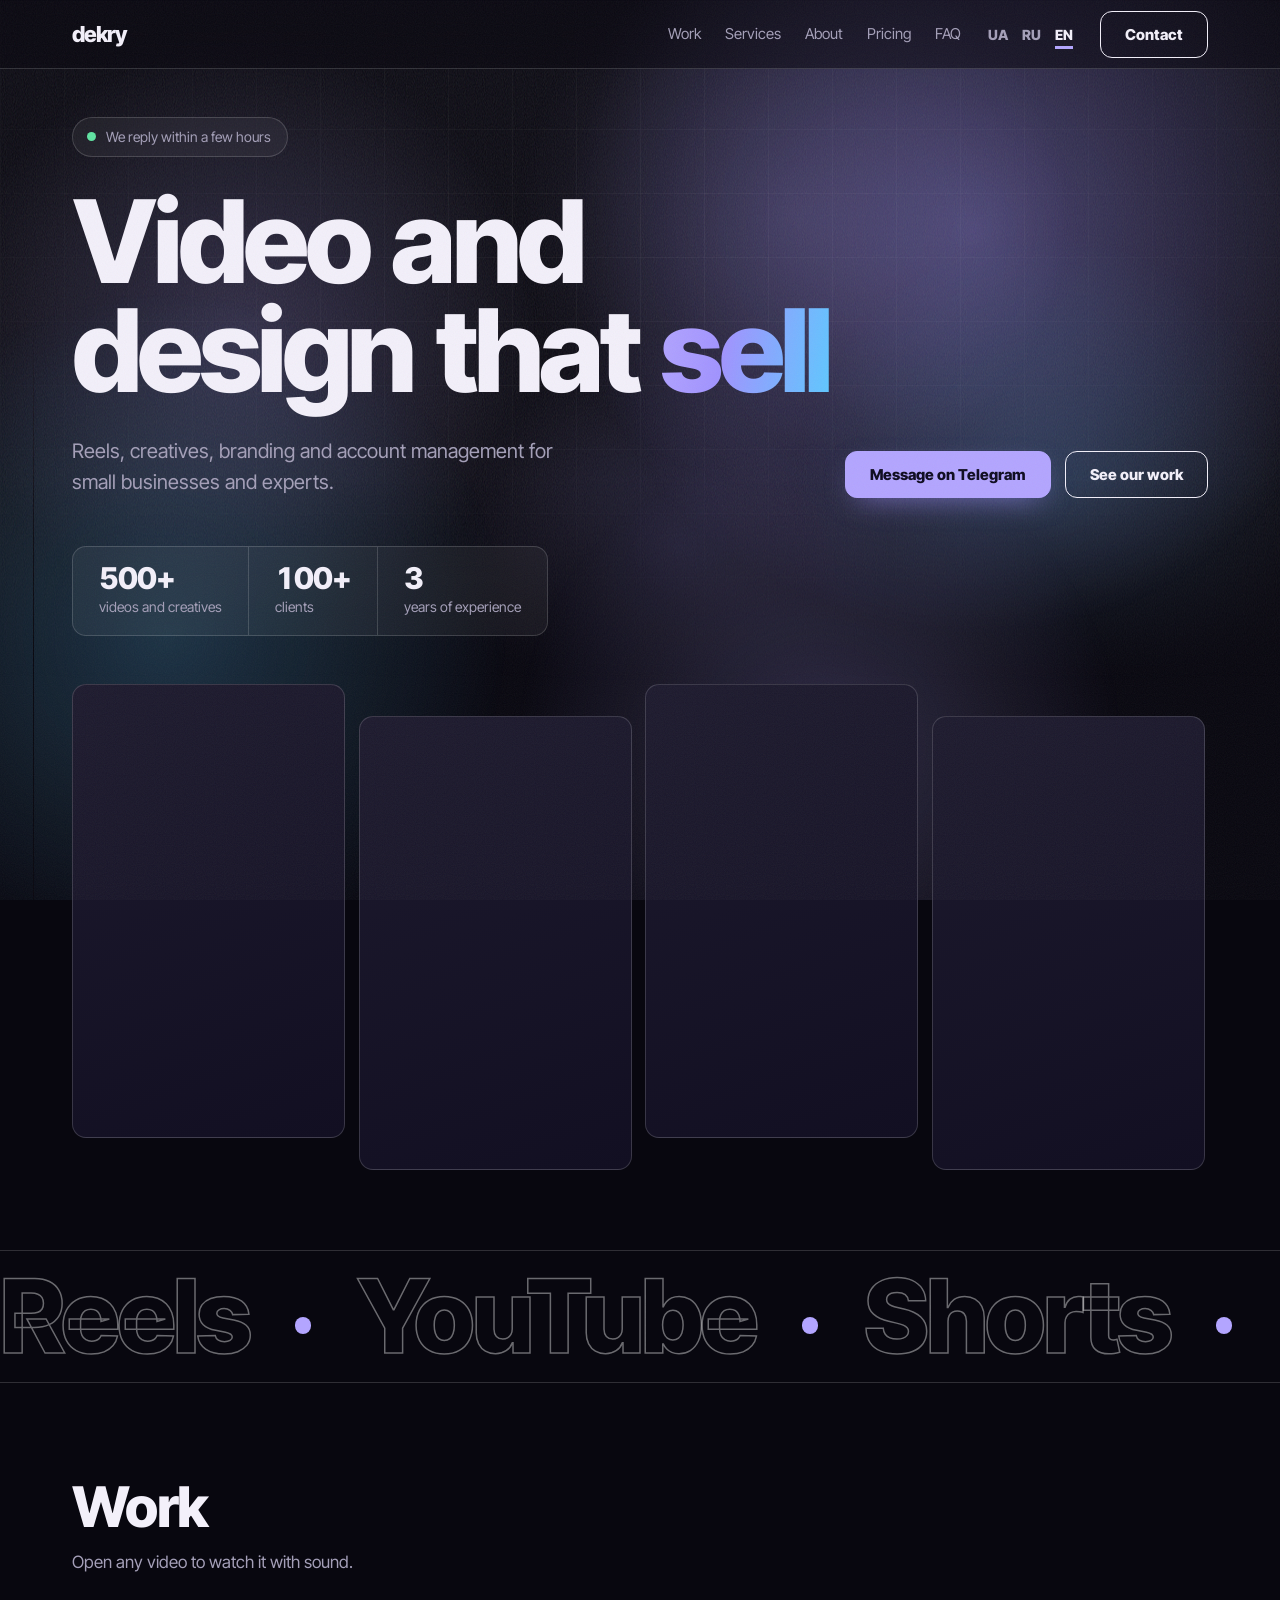
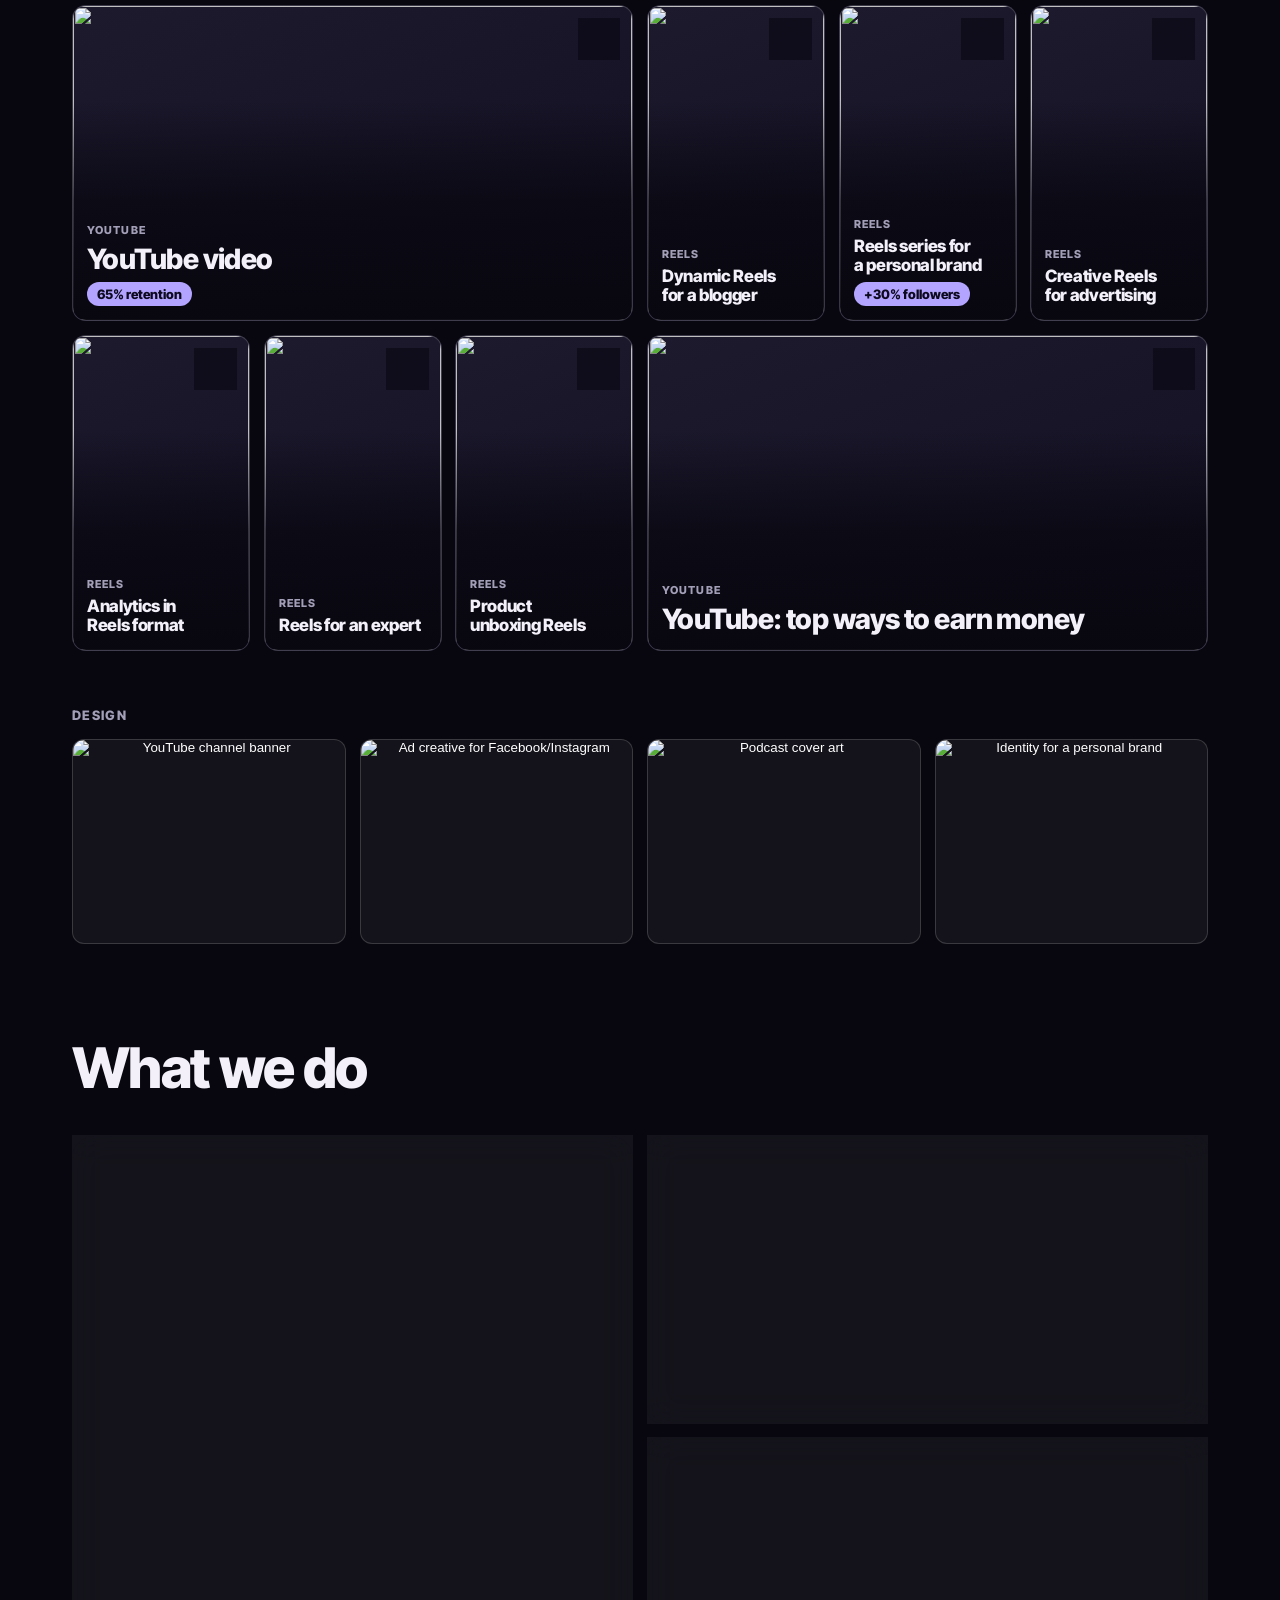
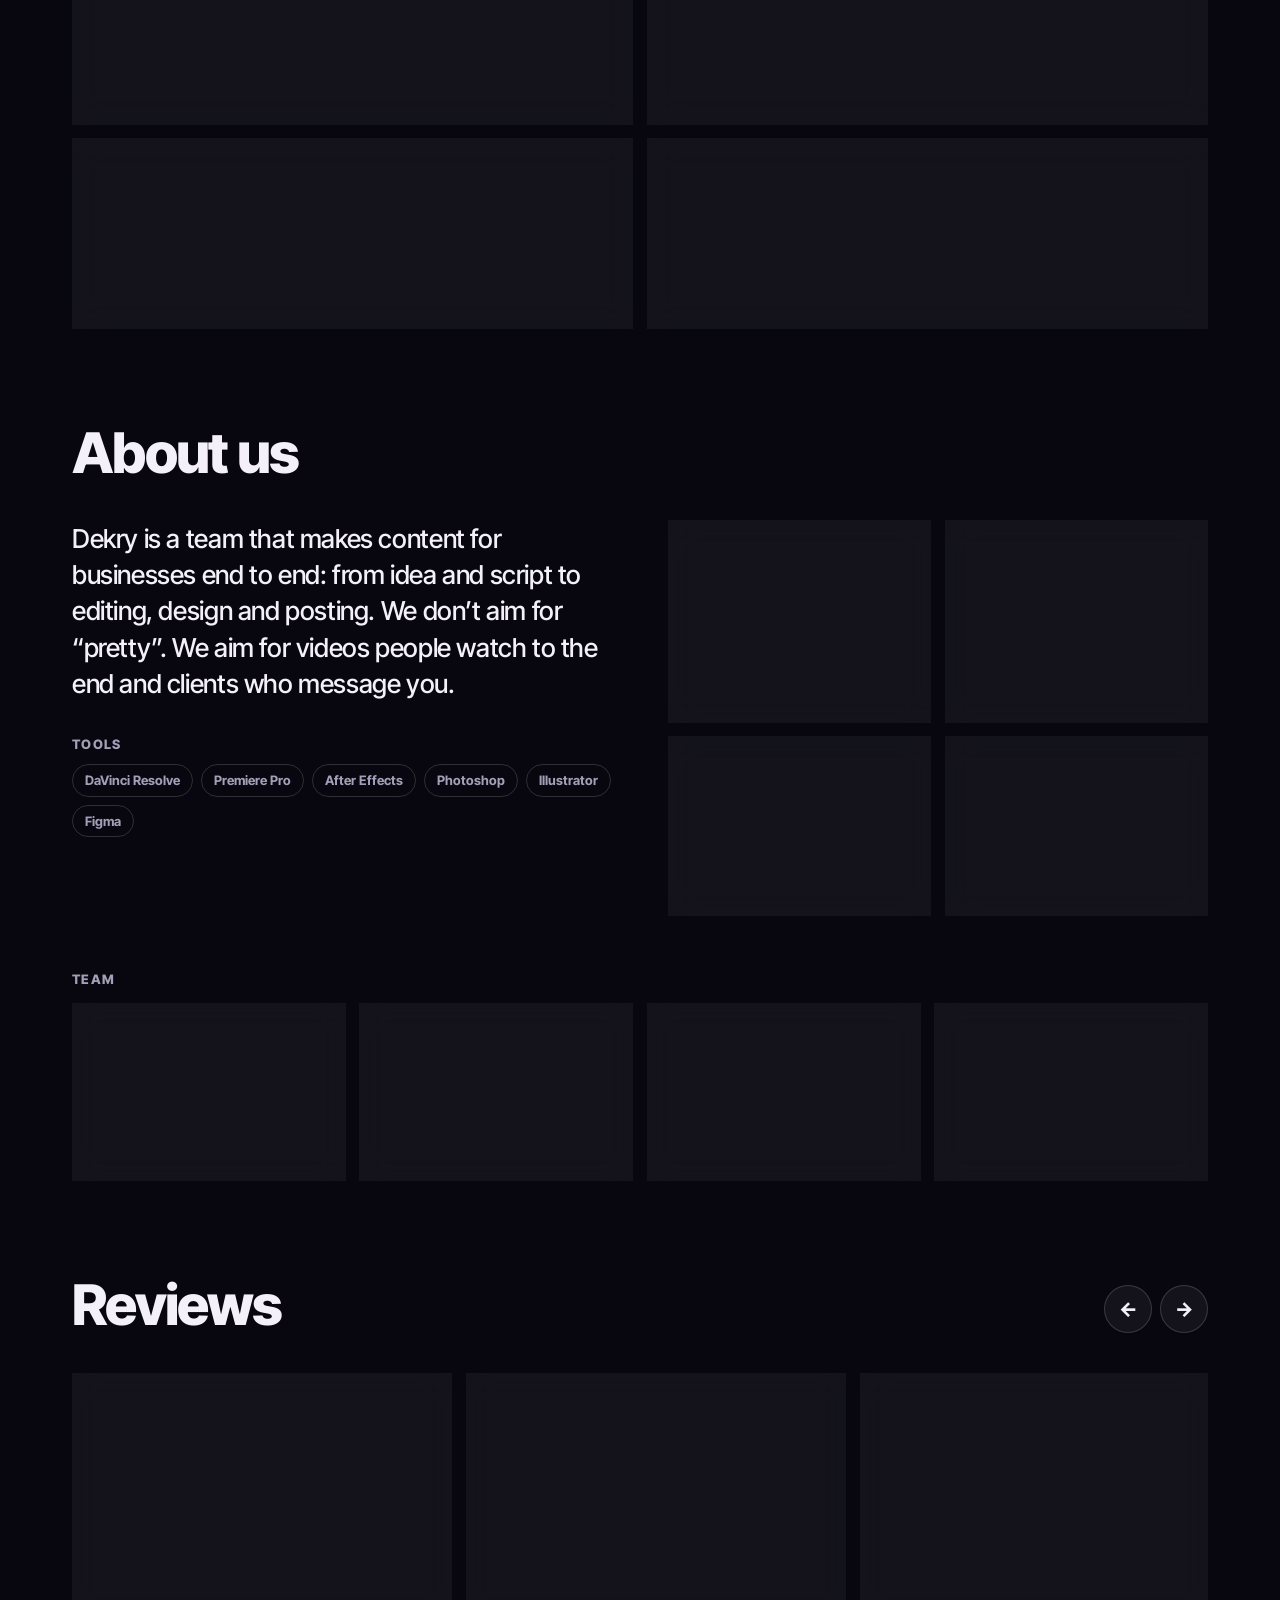
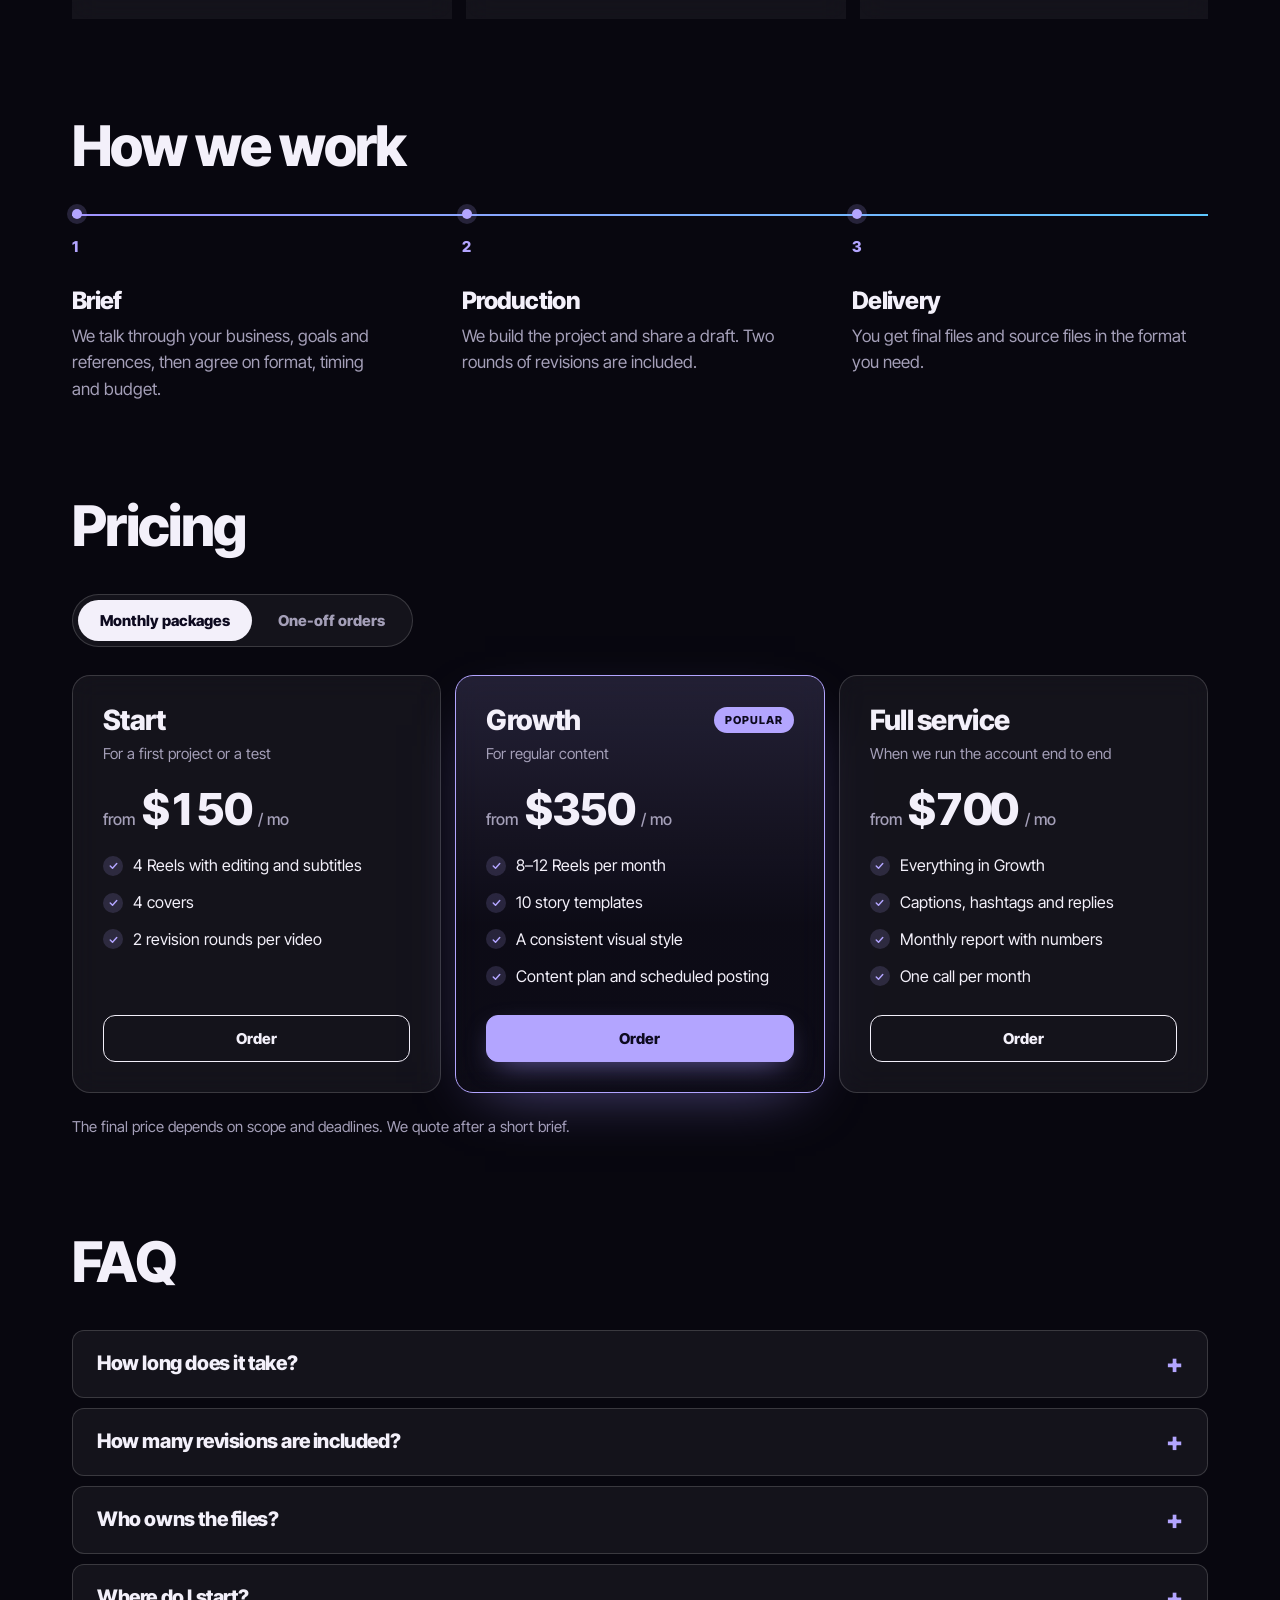
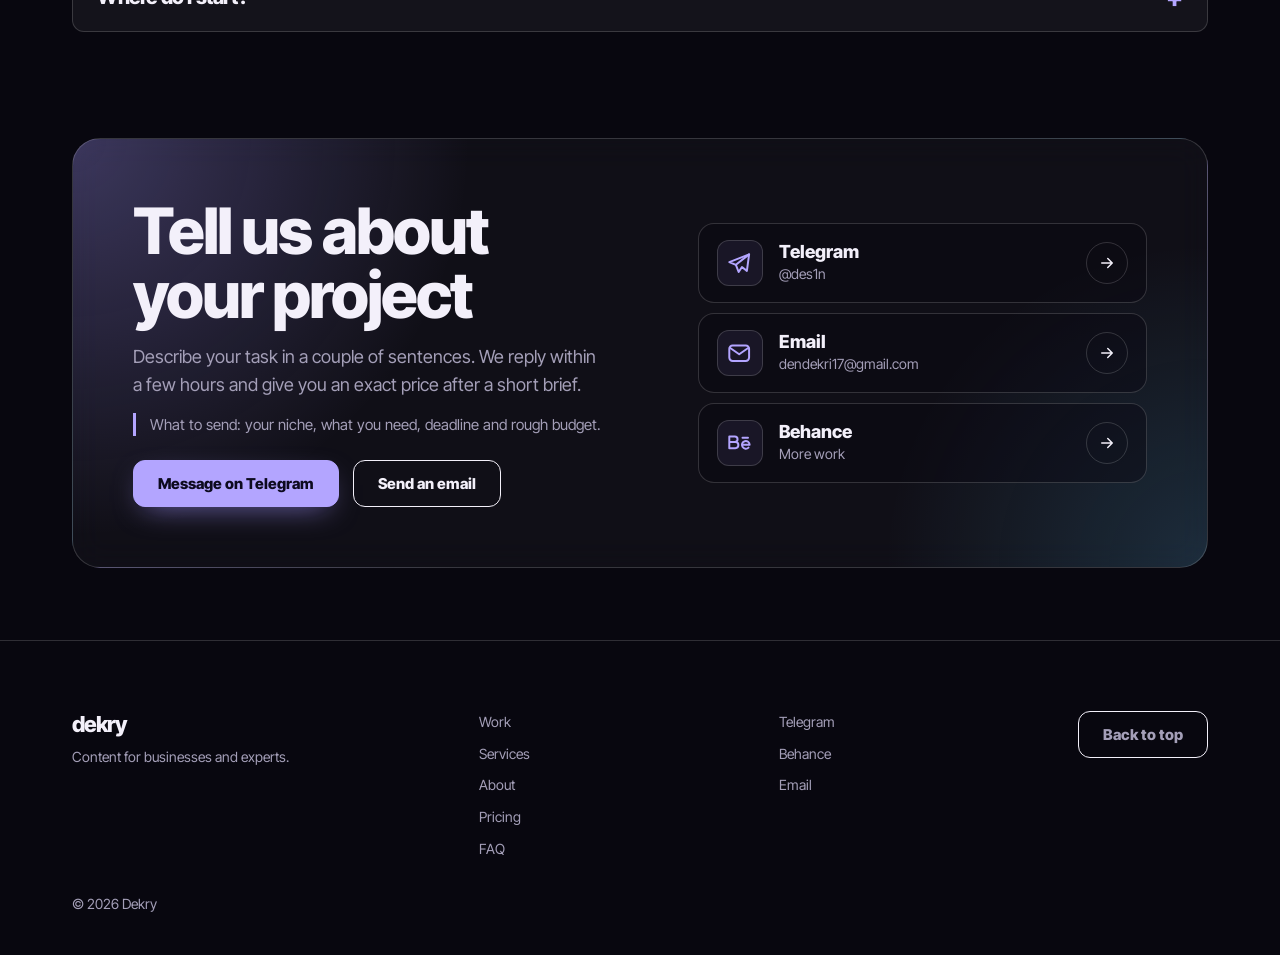
==== commit bddedf5e: "Откат PR #12: возврат анимаций появления разделов к версии после PR #11 Co-authored-by: densin1 <206" ====
--- a/index.html
+++ b/index.html
@@ -141,8 +141,8 @@
 .tl::after{content:"";position:absolute;inset:0;background:radial-gradient(320px circle at var(--mx,50%) var(--my,0%),rgba(179,165,255,.2),transparent 60%);opacity:0;transition:opacity .3s;pointer-events:none}
 .tl:hover::after{opacity:1}
 .rvl{opacity:0}
-.rvl.in{opacity:1;animation:rise2 var(--d3) var(--e) backwards;animation-delay:calc(var(--i,0)*120ms)}
-@keyframes rise2{from{opacity:0;transform:translateY(24px)}}
+.rvl.in{opacity:1;animation:rise2 var(--d3) var(--e) backwards}
+@keyframes rise2{from{opacity:0;transform:translateY(30px)}}
 @media(pointer:coarse){.cur{display:none}}
 @media(max-width:700px){.bg i:nth-child(3){display:none}.vt:nth-child(2n){margin-top:20px}}
 @media(prefers-reduced-motion:reduce){.chip i,.bg i,.mt,h1 .w2>span{animation:none}.rvl{opacity:1}.cur{display:none}.vt video{transition:none}}
@@ -300,26 +300,6 @@
 @media(max-width:520px){.lang button{padding:6px 4px;font-size:13px}header .w{gap:8px}.hc,.hc .cta{width:100%}.hc .btn{flex:1 1 100%;text-align:center}}
 @media(max-width:400px){header .w>.btn{display:none}}
 @media(max-width:700px){.fl{width:auto;padding:0 20px 0 16px}.fl span{display:inline}}
-/* ---- v4: появление разделов в духе полоски этапов ----
-   Тот же язык, что у «Як ми працюємо»: точка-маркер + градиентная линия, которая прорисовывается, блоки загораются по очереди.
-   Только transform/opacity, запускает существующий IntersectionObserver (fx). Без .rvl (reduced-motion, нет IO) всё стоит в конечном виде. */
-h2:not(.cbx h2){position:relative}
-h2:not(.cbx h2)::before{content:"";position:absolute;left:2px;bottom:-22px;width:10px;height:10px;border-radius:50%;background:var(--ac);box-shadow:0 0 0 5px rgba(179,165,255,.18)}
-h2:not(.cbx h2)::after{content:"";position:absolute;left:18px;bottom:-18px;width:min(180px,40%);height:1.5px;background:var(--g);transform-origin:0 50%}
-h2.rvl:not(.cbx h2)::before{transform:scale(0)}
-h2.rvl:not(.cbx h2)::after{transform:scaleX(0)}
-h2.rvl.in:not(.cbx h2)::before{transform:none;transition:transform var(--d2) var(--e) .2s}
-h2.rvl.in:not(.cbx h2)::after{transform:none;transition:transform var(--d3) var(--e) .4s}
-.wh{display:flex;align-items:center;gap:14px}
-.wh::after{content:"";flex:1;height:1.5px;background:var(--ln);transform-origin:0 50%}
-.wh.rvl::after{transform:scaleX(0)}
-.wh.rvl.in::after{transform:none;transition:transform var(--d4) var(--e) .3s}
-/* Карточки: по верхней кромке пробегает градиентная линия (как заполнение полоски) и гаснет. */
-.pcd,.ocd,.rc,details,.vl li,.tm li,.cbx{position:relative}
-.tl.rvl::before,.pcd.rvl::before,.ocd.rvl::before,.rc.rvl::before,details.rvl::before,.vl li.rvl::before,.tm li.rvl::before,.cbx.rvl::before{content:"";position:absolute;left:18px;right:18px;top:0;height:1.5px;background:var(--g);transform:scaleX(0);transform-origin:0 50%;opacity:0;pointer-events:none;z-index:1}
-:is(.tl,.pcd,.ocd,.rc,details,.vl li,.tm li,.cbx).rvl.in::before{animation:trace var(--d4) var(--e) both;animation-delay:calc(var(--i,0)*120ms + .25s)}
-@keyframes trace{0%{transform:scaleX(0);opacity:1}55%{transform:scaleX(1);opacity:1}100%{transform:scaleX(1);opacity:0}}
-@media(prefers-reduced-motion:reduce){.rvl.in,.rvl.in::before{animation:none!important}h2.rvl::before,h2.rvl::after,.wh.rvl::after{transform:none!important;transition:none!important}}
 </style>
 </head>
 <body>
@@ -569,8 +549,7 @@
   window._r=new IntersectionObserver(function(es){es.forEach(function(e){if(e.isIntersecting){e.target.classList.add('in');window._r.unobserve(e.target)}})},{threshold:.12,rootMargin:'0px 0px -5% 0px'});
   window._c=new IntersectionObserver(function(es){es.forEach(function(e){if(!e.isIntersecting)return;window._c.unobserve(e.target);var b=e.target,n=+b.dataset.n,t0=performance.now();(function f(t){var k=Math.min(1,(t-t0)/1300);b.textContent=Math.round(n*(1-Math.pow(1-k,3)))+b.dataset.s;if(k<1)requestAnimationFrame(f)})(t0)})},{threshold:.6});
  }
- /* Каждый блок группы появляется по очереди, как этапы «Як ми працюємо»: шаг 120ms (как слова заголовка), не больше 6 шагов. */
- document.querySelectorAll('h2,.wh,.tl,.dg img,.rc,.stp li,.pcd,details,.ocd,.wc,.vl li,.tm li,.cbx').forEach(function(el){if(el.classList.contains('rvl'))return;var n=el.matches('.dg img')?el.parentElement:el;el.classList.add('rvl');el.style.setProperty('--i',Math.min(5,[].indexOf.call(n.parentElement.children,n)));window._r.observe(el)});
+ document.querySelectorAll('h2,.tl,.dg img,.rc,.stp li,.pcd,details,.ocd,.wc,.vl li,.tm li,.cbx').forEach(function(el,i){if(el.classList.contains('rvl'))return;el.classList.add('rvl');el.style.animationDelay=(i%4*80)+'ms';window._r.observe(el)});
  document.querySelectorAll('[data-n]').forEach(function(b){b.textContent='0'+b.dataset.s;window._c.observe(b)});
 };
 fx();
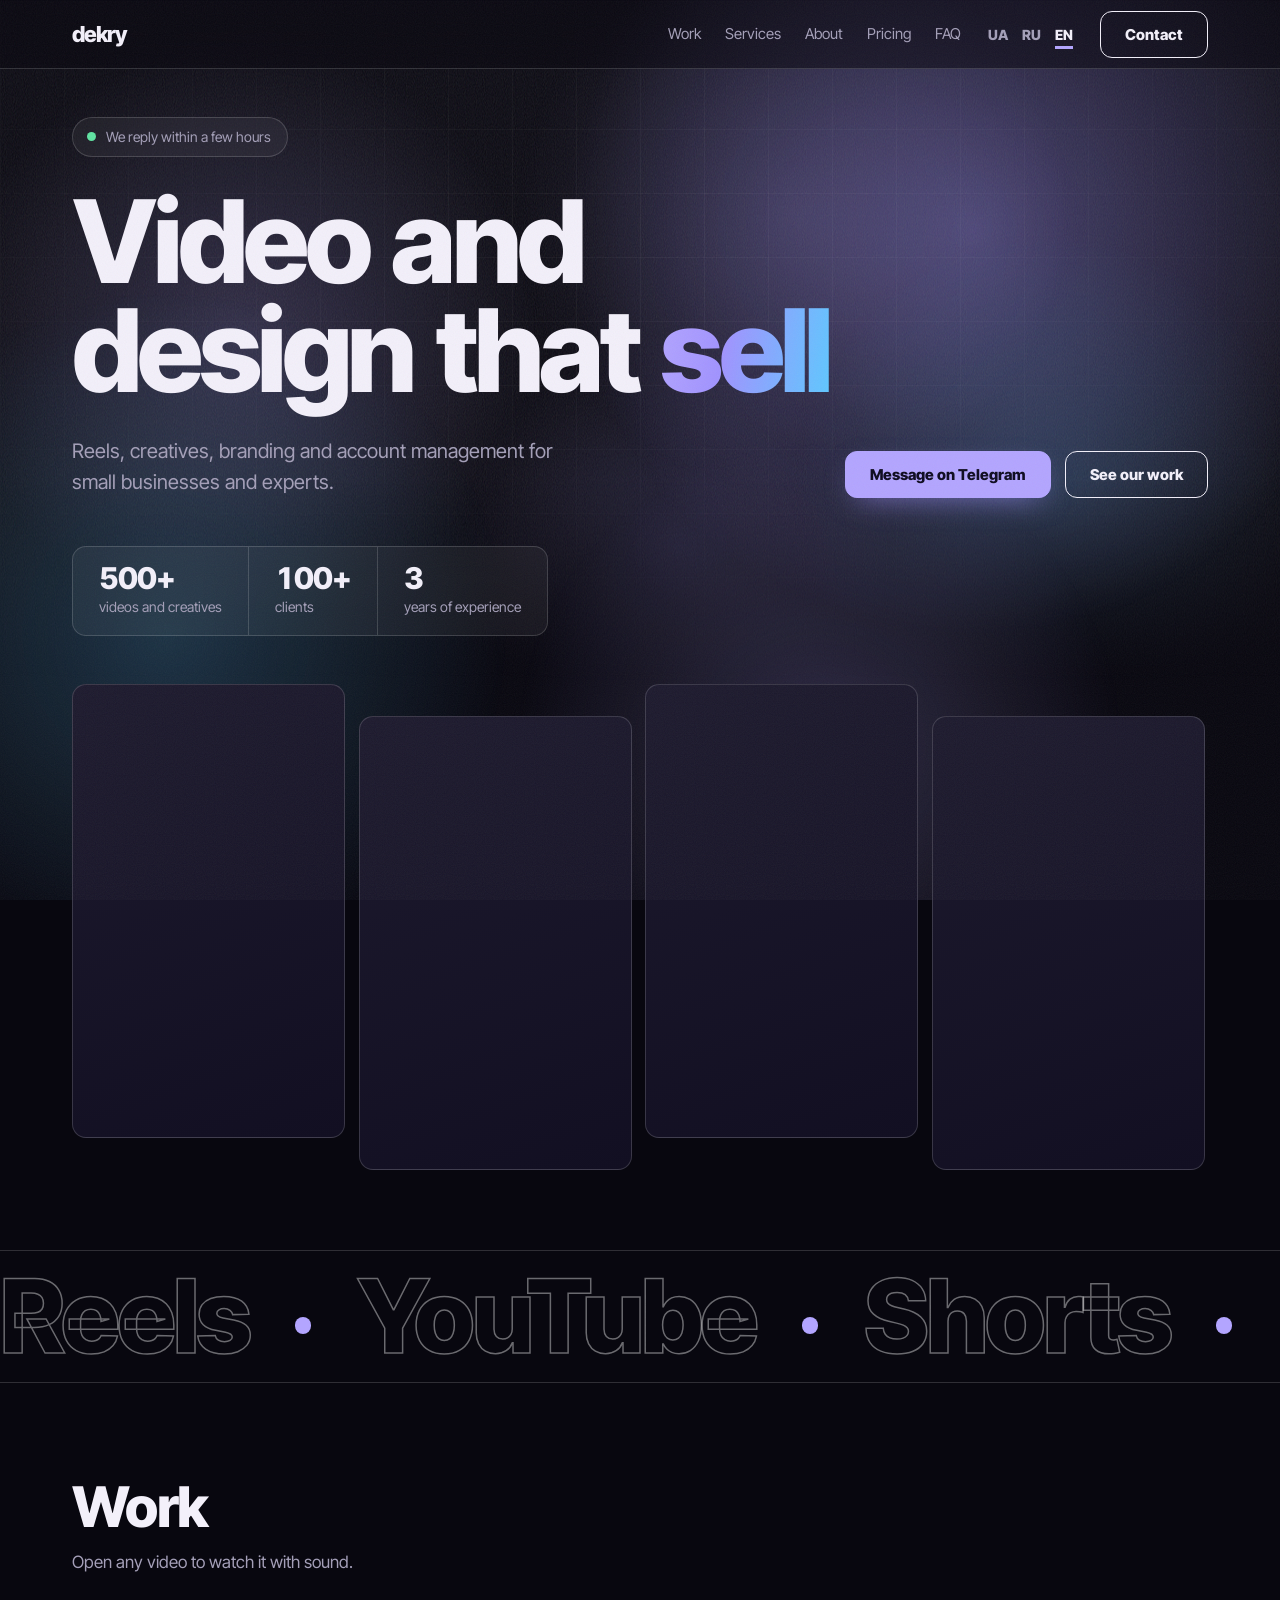
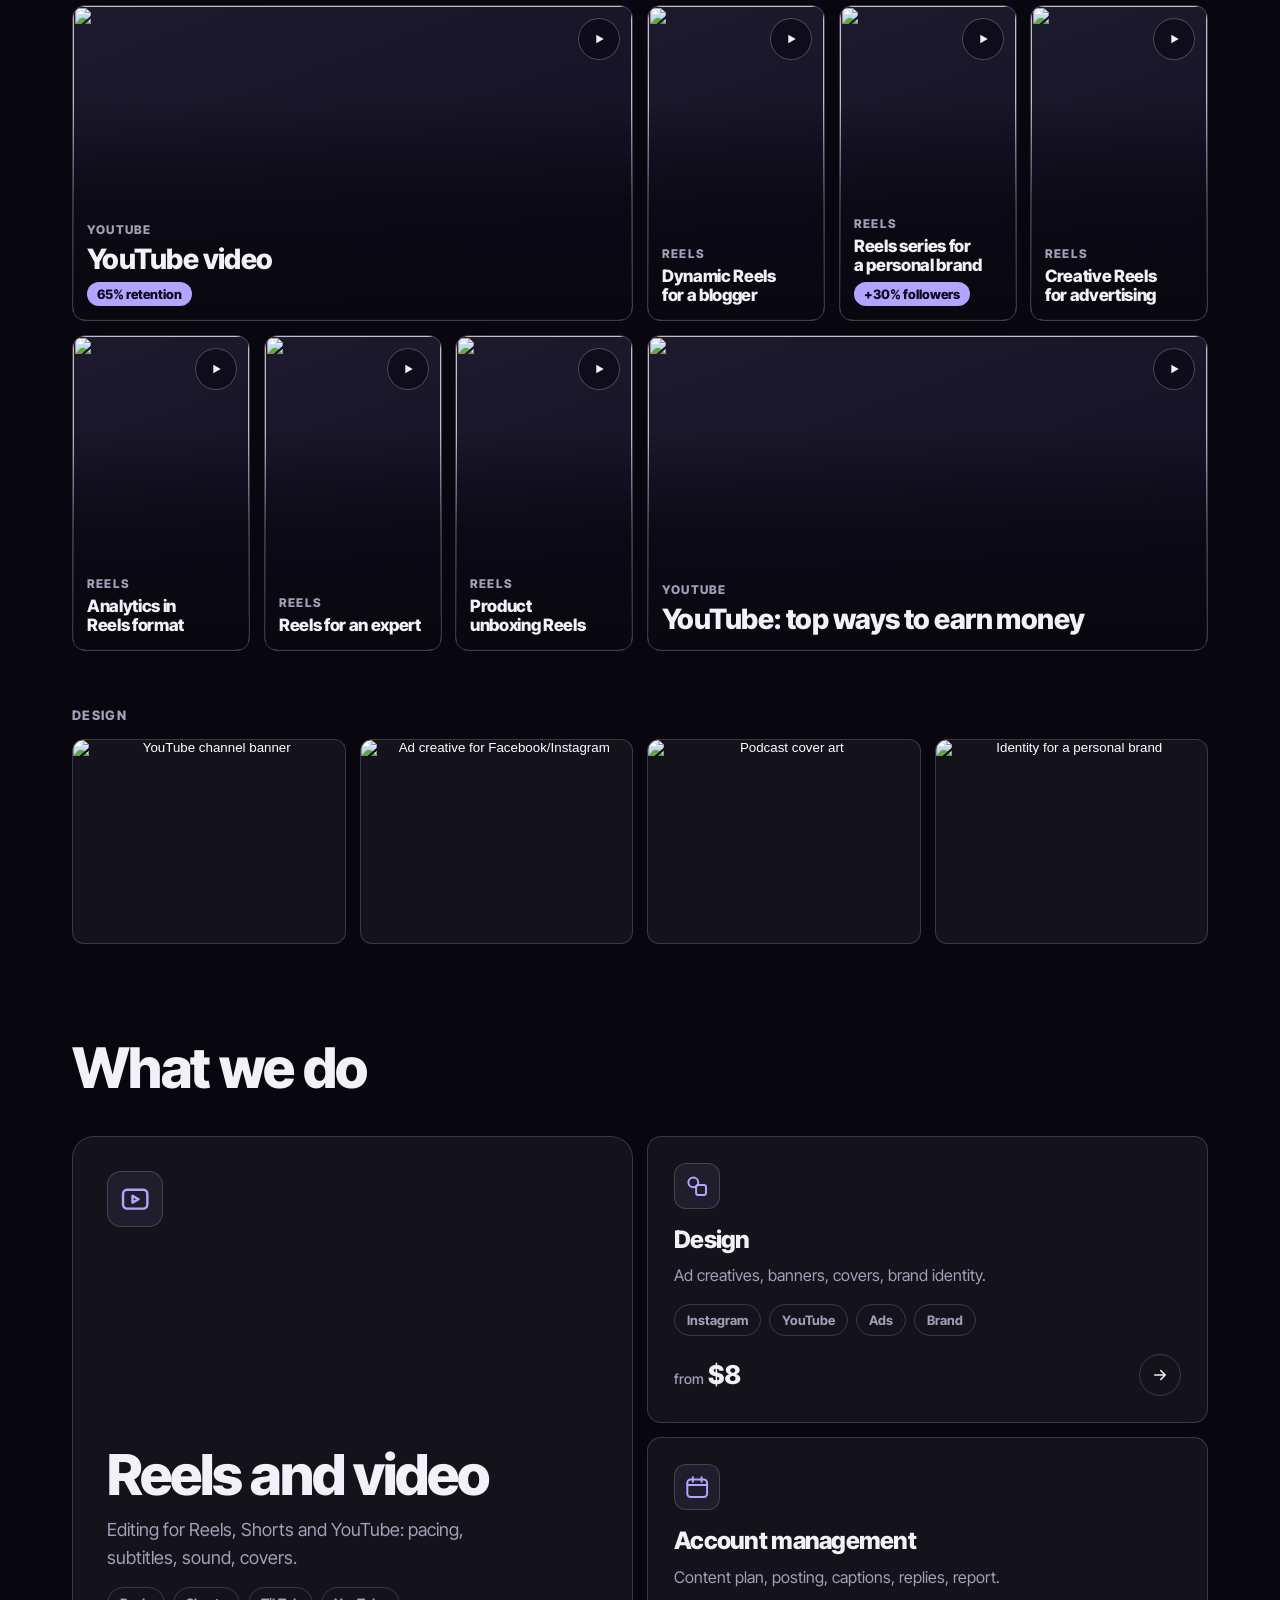
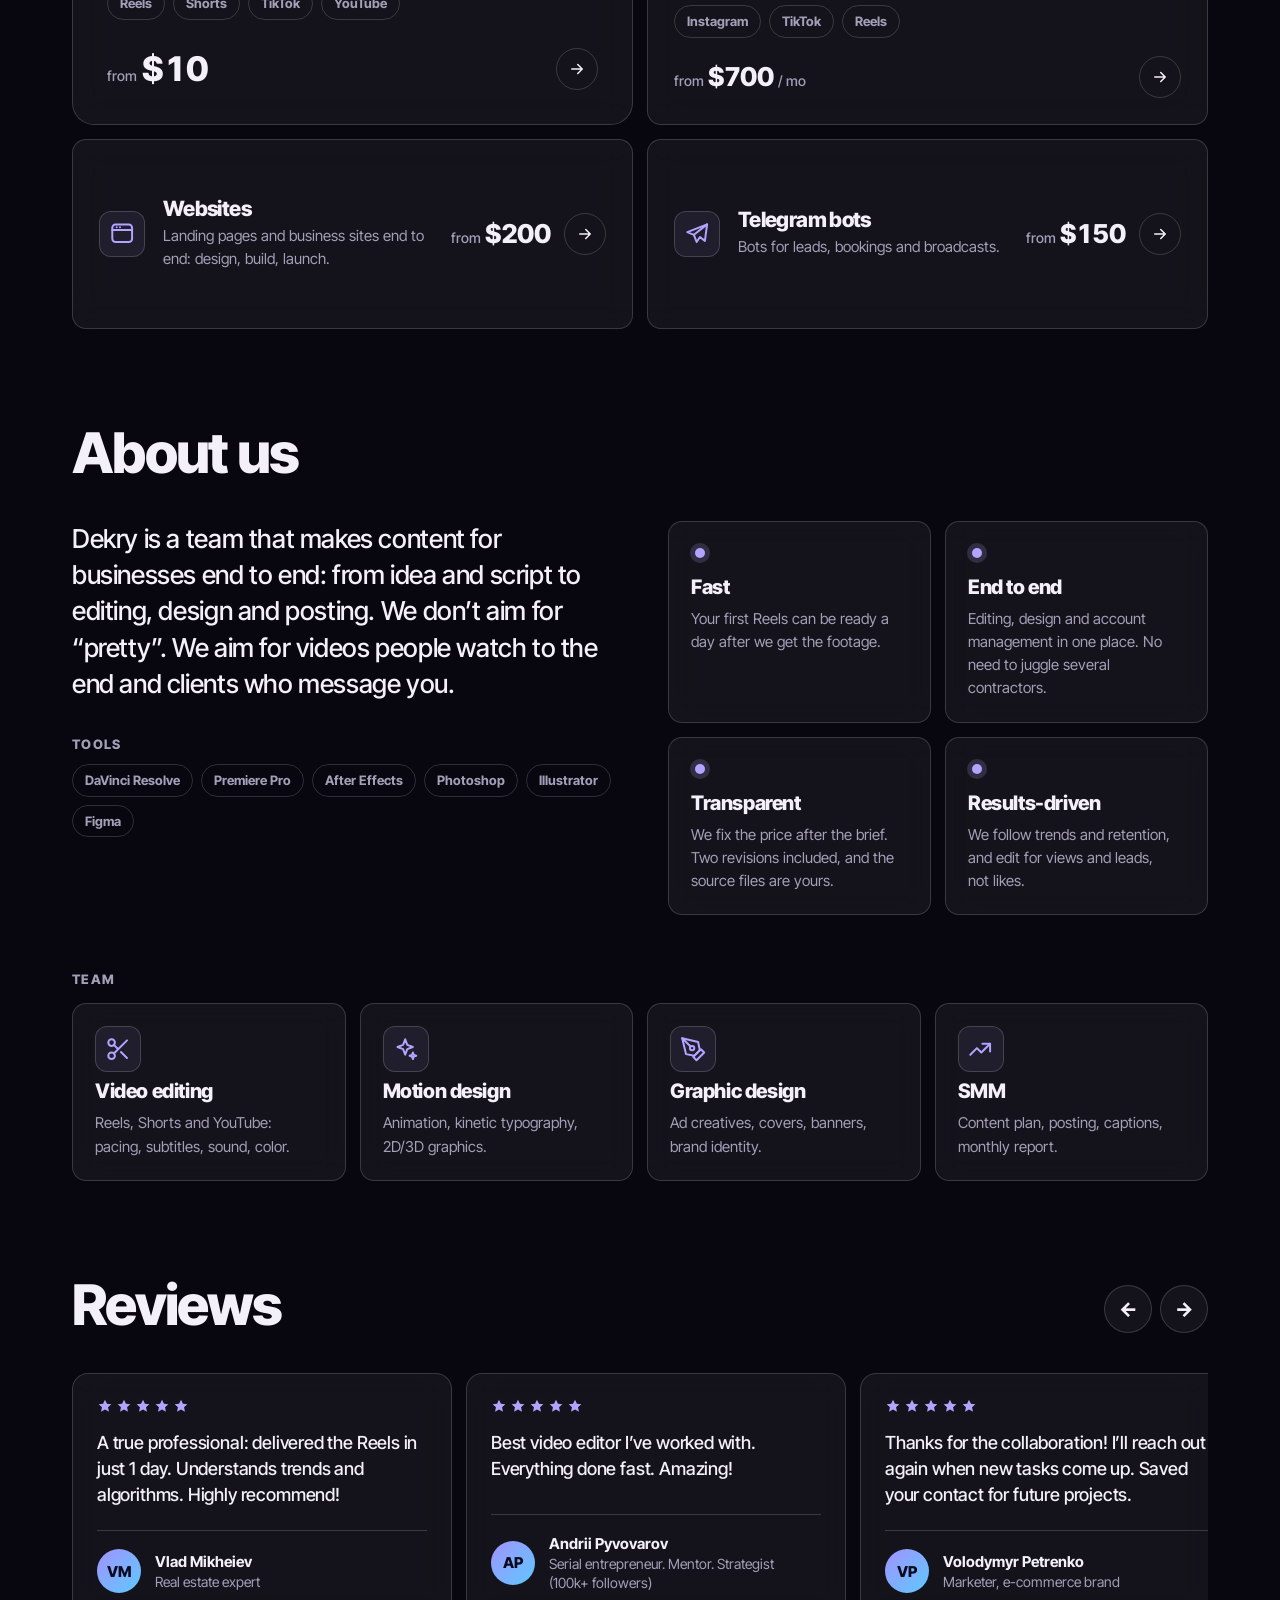
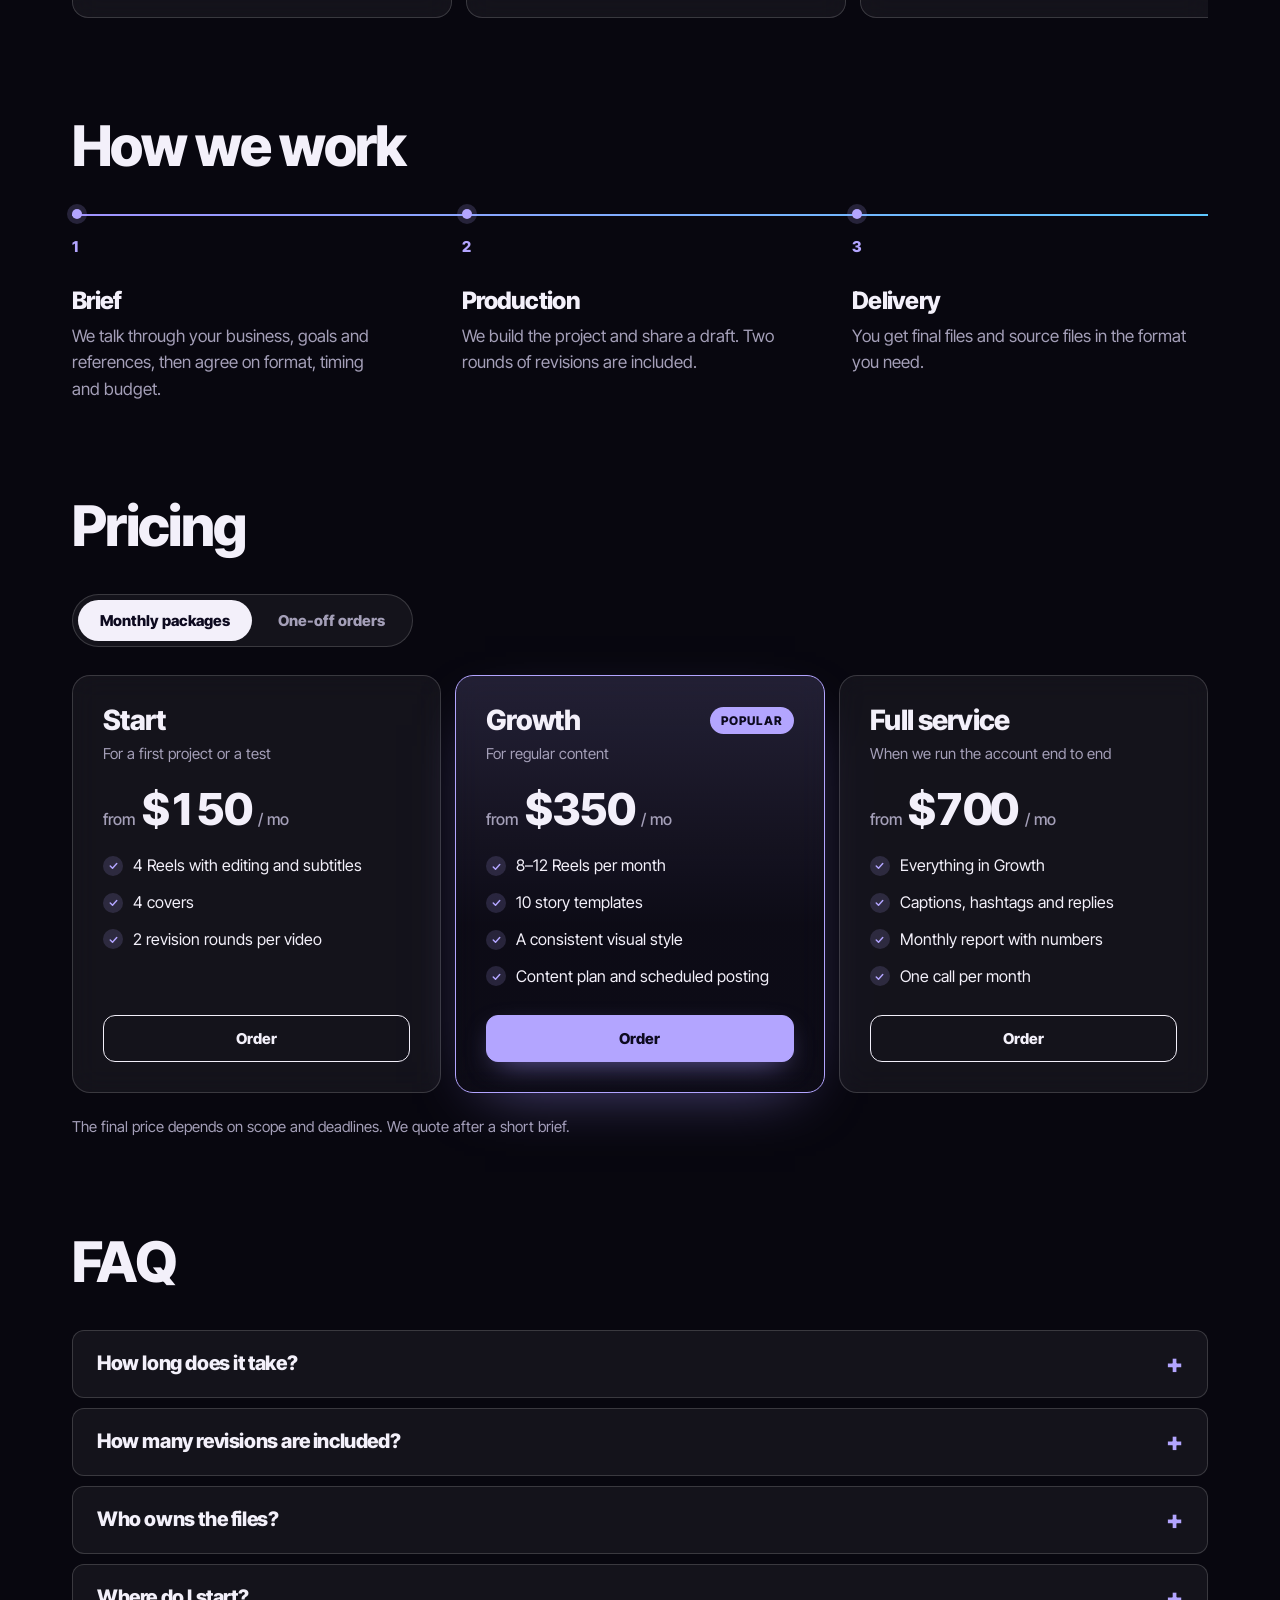
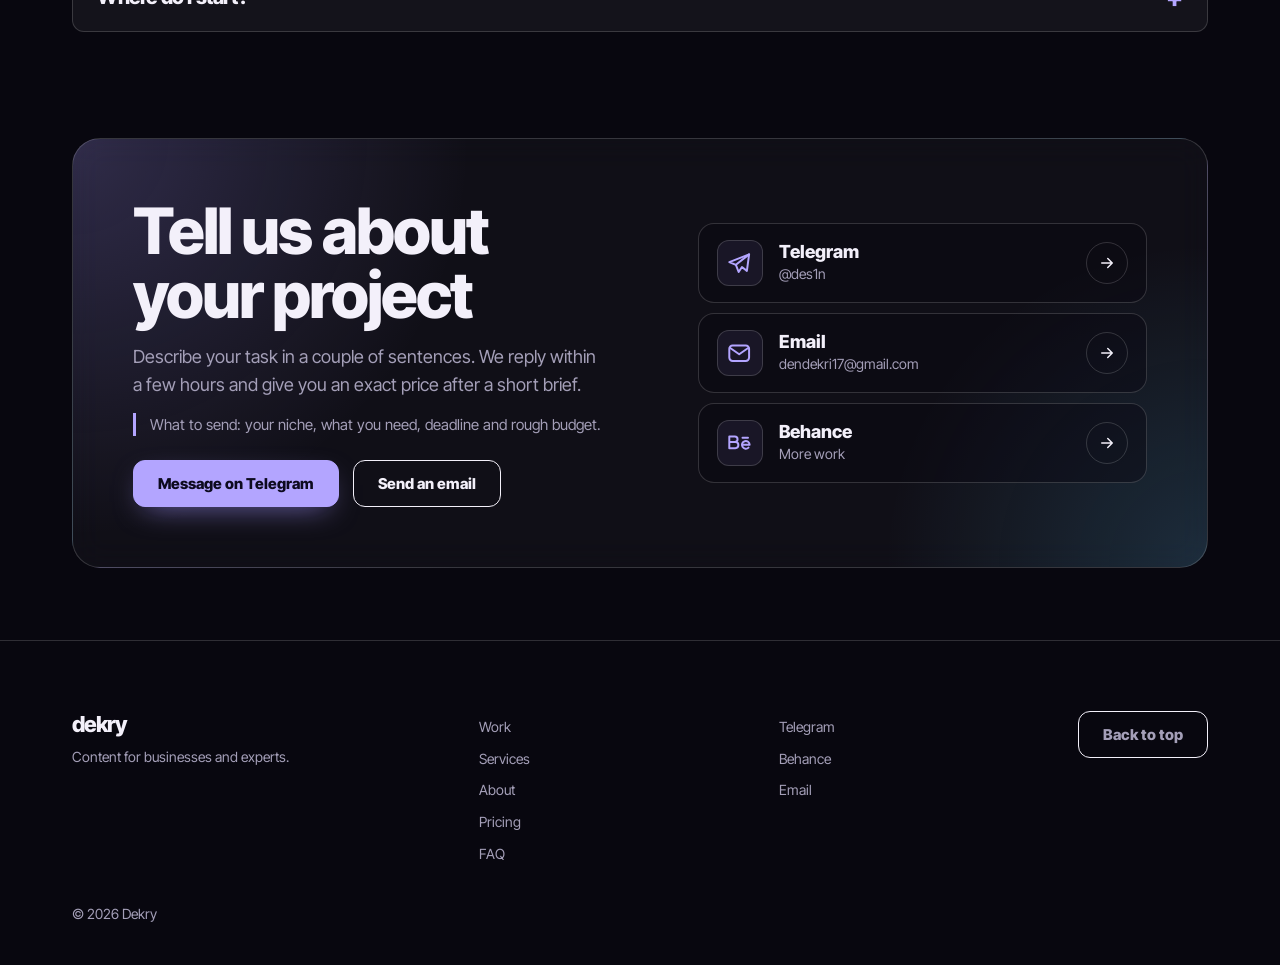
==== commit c322ac52: "Улучшения по аудиту better-*: доступность, наведение только с мышью, контраст, токены, мёртвый CSS C" ====
--- a/index.html
+++ b/index.html
@@ -14,22 +14,22 @@
 <link href="https://fonts.googleapis.com/css2?family=Inter+Tight:wght@400;500;700;800&amp;display=swap" rel="stylesheet">
 <script type="application/ld+json">{"@context":"https://schema.org","@type":"ProfessionalService","name":"Dekry","url":"https://dekry.cc/","description":"Reels, design and account management for small businesses and experts.","email":"dendekri17@gmail.com","priceRange":"$8-$700","sameAs":["https://t.me/des1n","https://www.behance.net/5db91123"]}</script>
 <style>
-:root{--bg:#08070f;--tx:#f3f0fa;--mut:#a49fb8;--ln:rgba(255,255,255,.16);--gl:rgba(255,255,255,.05);--ac:#b3a5ff;--c1:#a193ff;--c2:#5ec8ff;--g:linear-gradient(135deg,var(--c1),var(--c2));--grid:rgba(255,255,255,.04);--sh:rgba(255,255,255,.5);--gt:linear-gradient(100deg,var(--ac),var(--c1) 38%,var(--c2));--e:cubic-bezier(.2,.7,.2,1);--d1:.2s;--d2:.45s;--d3:.9s;--d4:1.6s;--s1:clamp(18px,2.6vw,30px);--s2:clamp(28px,4vw,48px);--f:'Inter Tight','Segoe UI',Arial,sans-serif}
+:root{--bg:#08070f;--ink:#0d0a1f;--ok:#5fe3a1;--tx:#f3f0fa;--mut:#a49fb8;--ln:rgba(255,255,255,.16);--gl:rgba(255,255,255,.05);--ac:#b3a5ff;--c1:#a193ff;--c2:#5ec8ff;--g:linear-gradient(135deg,var(--c1),var(--c2));--grid:rgba(255,255,255,.04);--sh:rgba(255,255,255,.5);--gt:linear-gradient(100deg,var(--ac),var(--c1) 38%,var(--c2));--e:cubic-bezier(.2,.7,.2,1);--d1:.2s;--d2:.45s;--d3:.9s;--d4:1.6s;--s1:clamp(18px,2.6vw,30px);--s2:clamp(28px,4vw,48px);--f:'Inter Tight','Segoe UI',Arial,sans-serif}
 *{box-sizing:border-box;margin:0}
-html{scroll-behavior:smooth;color-scheme:dark;scroll-padding-top:84px}
+html{scroll-behavior:smooth;color-scheme:dark;scroll-padding-top:84px;scroll-padding-bottom:88px}
 body{background:var(--bg);color:var(--tx);font:400 17px/1.55 var(--f);-webkit-font-smoothing:antialiased;padding-top:env(safe-area-inset-top,0);padding-bottom:env(safe-area-inset-bottom,0);overflow-x:hidden}
 a{color:inherit}
 :focus-visible{outline:2px solid var(--ac);outline-offset:3px}
 .w{max-width:1180px;margin:0 auto;padding:0 22px}
 ul{list-style:none;padding:0}
 .btn{display:inline-block;text-decoration:none;font:800 15px var(--f);padding:13px 24px;border-radius:12px;border:1.5px solid var(--tx);transition:background .2s,border-color .2s,color .2s}
-.btn:hover{border-color:var(--ac);color:var(--ac)}
-.btn.p{background:var(--ac);border-color:var(--ac);color:#0d0a1f}
-.btn.p:hover{background:var(--tx);border-color:var(--tx);color:#0d0a1f}
+@media(hover:hover){.btn:hover{border-color:var(--ac);color:var(--ac)}}
+.btn.p{background:var(--ac);border-color:var(--ac);color:var(--ink)}
+@media(hover:hover){.btn.p:hover{background:var(--tx);border-color:var(--tx);color:var(--ink)}}
 header{position:sticky;top:0;z-index:10;background:rgba(8,7,15,.55);-webkit-backdrop-filter:blur(16px);backdrop-filter:blur(16px);border-bottom:1.5px solid var(--ln)}
 header .w{display:flex;align-items:center;gap:20px;height:68px}
 .logo{font:800 22px var(--f);text-decoration:none;letter-spacing:-.04em;margin-right:auto}
-.nv{display:flex;gap:24px}.nv a{text-decoration:none;color:var(--mut);font-size:15px}.nv a:hover{color:var(--tx)}
+.nv{display:flex;gap:24px}.nv a{text-decoration:none;color:var(--mut);font-size:15px}@media(hover:hover){.nv a:hover{color:var(--tx)}}
 .lang button{background:none;border:0;color:var(--mut);font:800 14px var(--f);padding:6px 7px;cursor:pointer}
 .lang button[aria-current]{color:var(--tx);text-decoration:underline;text-decoration-color:var(--ac);text-underline-offset:6px;text-decoration-thickness:3px}
 h1{font:800 clamp(40px,9vw,128px)/.95 var(--f);letter-spacing:-.04em;margin:var(--s2) 0 var(--s1)}
@@ -69,49 +69,38 @@
 h2{font:800 clamp(30px,5vw,56px)/1 var(--f);letter-spacing:-.03em;margin-bottom:40px}
 .bn{display:grid;grid-template-columns:repeat(4,1fr);grid-auto-rows:minmax(190px,auto);gap:14px}
 .tl{background:var(--gl);-webkit-backdrop-filter:blur(16px);backdrop-filter:blur(16px);border:1.5px solid var(--ln);border-radius:14px;padding:26px;display:flex;flex-direction:column;gap:10px;text-decoration:none;transition:border-color .2s,transform .2s}
-.tl:hover{border-color:var(--tx);transform:translateY(-3px)}
+@media(hover:hover){.tl:hover{border-color:var(--tx);transform:translateY(-3px)}}
 .tl h3{font:800 24px/1.1 var(--f);letter-spacing:-.03em}.tl p{color:var(--mut);font-size:16px}
 .tf{margin-top:auto;padding-top:8px;display:flex;align-items:center;justify-content:space-between;gap:14px}
 .pr{font:800 26px/1 var(--f);letter-spacing:-.02em;color:var(--tx);white-space:nowrap}.pr small{font:500 14px var(--f);letter-spacing:0;color:var(--mut)}
 .go{flex:none;width:42px;height:42px;border-radius:50%;border:1.5px solid var(--ln);display:grid;place-items:center;color:var(--tx);transition:background .25s,border-color .25s,color .25s,transform .25s}
-.tl:hover .go,.ocd:hover .go,.cn a:hover .go{background:var(--ac);border-color:var(--ac);color:#0d0a1f;transform:rotate(-45deg)}
+@media(hover:hover){.tl:hover .go,.ocd:hover .go,.cn a:hover .go{background:var(--ac);border-color:var(--ac);color:var(--ink);transform:rotate(-45deg)}}
 .tl.lg{grid-column:span 2;grid-row:span 2;border-radius:22px;padding:34px}.tl.lg h3{margin-top:auto;font-size:clamp(34px,4.4vw,58px);letter-spacing:-.035em}.tl.lg p{font-size:18px;max-width:420px}.tl.lg .tf{margin-top:10px}.tl.lg .pr{font-size:34px}
 .tl.wd{grid-column:span 2}
 .tl.sm{grid-column:span 2;flex-direction:row;align-items:center;gap:18px;padding:22px 26px}.tl.sm .ic{margin:0;flex:none}.tl.sm>div{flex:1;min-width:0}.tl.sm h3{font-size:21px;margin-bottom:4px}.tl.sm p{font-size:15px}.tl.sm .tf{margin:0;padding:0}
 .dg{display:grid;grid-template-columns:repeat(4,1fr);gap:14px;margin-top:14px}
 .dg img{width:100%;aspect-ratio:4/3;object-fit:cover;border-radius:12px;display:block;background:var(--gl);border:1.5px solid var(--ln)}
-.rv{display:grid;grid-template-columns:1.4fr 1fr;gap:56px}
-.rv q{display:block;quotes:none;font:800 clamp(24px,3.4vw,40px)/1.15 var(--f);letter-spacing:-.04em}
-.rv figure+figure{margin-top:30px;padding-top:30px;border-top:1.5px solid var(--ln)}
-.rv figure:not(.f) q{font-size:21px;letter-spacing:-.02em;font-weight:500}
-.rv p{margin-top:14px;color:var(--mut);font-size:15px}.rv b{color:var(--tx)}
 .stp{display:grid;grid-template-columns:repeat(3,1fr);gap:34px;counter-reset:s}
 .stp li{border-top:1.5px solid var(--ln);padding-top:22px}
 .stp li::before{counter-increment:s;content:counter(s);display:block;font:800 15px var(--f);color:var(--ac);margin-bottom:30px}
 .stp h3{font:800 24px var(--f);letter-spacing:-.03em;margin-bottom:8px}.stp p{color:var(--mut)}
-.h3{font:800 15px var(--f);color:var(--mut);margin:0 0 8px}
-.pk{display:grid;grid-template-columns:1fr 1.5fr auto;gap:10px 36px;align-items:start;padding:28px 0;border-top:1.5px solid var(--ln)}
-.pk:last-of-type{border-bottom:1.5px solid var(--ln)}
-.pk h4{font:800 clamp(28px,3.6vw,44px)/1 var(--f);letter-spacing:-.04em}
-.pk p{color:var(--mut)}
-.pk .pc{text-align:right}.pk .pc b{display:block;font:800 26px var(--f);letter-spacing:-.03em;white-space:nowrap;margin-bottom:12px}
 .ocs{display:grid;grid-template-columns:repeat(3,1fr);gap:14px}
 .ocd{display:flex;flex-direction:column;gap:8px;padding:24px;background:var(--gl);-webkit-backdrop-filter:blur(14px);backdrop-filter:blur(14px);border:1.5px solid var(--ln);border-radius:18px;text-decoration:none;transition:border-color .2s,transform .2s}
-.ocd:hover{border-color:var(--tx);transform:translateY(-3px)}
+@media(hover:hover){.ocd:hover{border-color:var(--tx);transform:translateY(-3px)}}
 .ocd h3{font:800 21px/1.15 var(--f);letter-spacing:-.02em}.ocd p{color:var(--mut);font-size:15px}.ocd .tf{padding-top:14px}
 .nt{margin-top:22px;color:var(--mut);font-size:15px}
 details{background:var(--gl);border:1.5px solid var(--ln);border-radius:12px;padding:20px 24px;margin-bottom:10px}
 details[open]{border-color:var(--ac)}
 summary{font:800 20px var(--f);letter-spacing:-.02em;cursor:pointer;list-style:none;display:flex;justify-content:space-between;gap:16px}
-summary::after{content:"+";color:var(--ac);font-size:26px;line-height:1}details[open] summary::after{content:"−"}
+summary::-webkit-details-marker{display:none}summary::after{content:"+";content:"+"/"";color:var(--ac);font-size:26px;line-height:1}details[open] summary::after{content:"−";content:"−"/""}
 details p{margin-top:12px;color:var(--mut);max-width:620px}
 .ct{padding-top:0;padding-bottom:clamp(40px,6vw,72px)}
-.cbx{display:grid;grid-template-columns:1.15fr 1fr;gap:48px;align-items:center;padding:clamp(28px,5vw,60px);border:1.5px solid var(--ln);border-radius:28px;background:radial-gradient(640px circle at 0% 0%,rgba(161,147,255,.3),transparent 62%),radial-gradient(520px circle at 100% 100%,rgba(94,200,255,.16),transparent 62%),rgba(255,255,255,.035);-webkit-backdrop-filter:blur(16px);backdrop-filter:blur(16px)}
+.cbx{display:grid;grid-template-columns:1.15fr 1fr;gap:48px;align-items:center;padding:clamp(28px,5vw,60px);border:1.5px solid var(--ln);border-radius:28px;background:radial-gradient(640px circle at 0% 0%,rgba(161,147,255,.22),transparent 62%),radial-gradient(520px circle at 100% 100%,rgba(94,200,255,.16),transparent 62%),rgba(255,255,255,.035);-webkit-backdrop-filter:blur(16px);backdrop-filter:blur(16px)}
 .cbx h2{margin-bottom:16px;font-size:clamp(34px,5vw,64px)}
 .csub{color:var(--mut);font-size:18px;max-width:470px;margin-bottom:28px}
 .cn{display:grid;gap:10px}
 .cn a{display:flex;align-items:center;gap:16px;padding:16px 18px;border:1.5px solid var(--ln);border-radius:16px;background:rgba(8,7,15,.4);text-decoration:none;transition:border-color .2s,transform .2s}
-.cn a:hover{border-color:var(--ac);transform:translateX(4px)}
+@media(hover:hover){.cn a:hover{border-color:var(--ac);transform:translateX(4px)}}
 .cn .ic{margin:0;flex:none}.cn a>span:nth-child(2){flex:1;min-width:0}
 .cn b{display:block;font:800 18px/1.2 var(--f)}.cn small{display:block;color:var(--mut);font-size:14px;overflow:hidden;text-overflow:ellipsis;white-space:nowrap}
 footer{padding:26px 0 40px;color:var(--mut);font-size:14px;border-top:1.5px solid var(--ln)}
@@ -129,8 +118,8 @@
 h1 .w2{display:inline-block;overflow:hidden;vertical-align:top;padding:0 .05em .12em 0;margin-bottom:-.12em}
 h1 .w2>span{display:inline-block;animation:rise var(--d3) var(--e) both}
 @keyframes rise{from{transform:translateY(108%)}}
-.vs{padding-bottom:40px;align-items:flex-start}.vt:nth-child(2n){margin-top:32px}
-.vt video{transition:transform .7s cubic-bezier(.2,.7,.2,1)}.vt:hover video{transform:scale(1.06)}
+.vs{padding-top:8px;margin-top:-8px;padding-bottom:40px;align-items:flex-start}.vt:nth-child(2n){margin-top:32px}
+.vt video{transition:transform .7s cubic-bezier(.2,.7,.2,1)}@media(hover:hover){.vt:hover video{transform:scale(1.06)}}
 .mq{overflow:hidden;margin-top:40px;border-block:1.5px solid var(--ln);padding:14px 0}
 .mt{display:flex;width:max-content;animation:mq 36s linear infinite}
 .mt span{font:800 clamp(40px,8vw,104px)/1 var(--f);letter-spacing:-.03em;color:transparent;-webkit-text-stroke:1.5px rgba(255,255,255,.4);white-space:nowrap}
@@ -139,7 +128,7 @@
 .tl{position:relative;overflow:hidden}
 .tl>*{position:relative}
 .tl::after{content:"";position:absolute;inset:0;background:radial-gradient(320px circle at var(--mx,50%) var(--my,0%),rgba(179,165,255,.2),transparent 60%);opacity:0;transition:opacity .3s;pointer-events:none}
-.tl:hover::after{opacity:1}
+@media(hover:hover){.tl:hover::after{opacity:1}}
 .rvl{opacity:0}
 .rvl.in{opacity:1;animation:rise2 var(--d3) var(--e) backwards}
 @keyframes rise2{from{opacity:0;transform:translateY(30px)}}
@@ -149,14 +138,14 @@
 
 /* ---- details ---- */
 html{scrollbar-color:#3a3555 transparent}
-::selection{background:var(--ac);color:#0d0a1f}
+::selection{background:var(--ac);color:var(--ink)}
 h1,h2,h3,h4{text-wrap:balance}p{text-wrap:pretty}
-.pk .pc b,.oo b,.tl .pr,.st b{font-variant-numeric:tabular-nums}
-.sk{position:fixed;left:16px;top:-60px;z-index:200;background:var(--ac);color:#0d0a1f;padding:10px 16px;border-radius:10px;font-weight:800;text-decoration:none}.sk:focus{top:12px}
+.tl .pr,.st b{font-variant-numeric:tabular-nums}
+.sk{position:fixed;left:16px;top:-60px;z-index:200;background:var(--ac);color:var(--ink);padding:10px 16px;border-radius:10px;font-weight:800;text-decoration:none}.sk:focus{top:12px}
 .pg{position:fixed;left:0;top:0;height:3px;width:100%;background:var(--ac);transform:scaleX(0);transform-origin:0 50%;z-index:150}
 .nv a[aria-current]{color:var(--tx);box-shadow:0 2px 0 var(--ac)}
 .chip{display:inline-flex;align-items:center;gap:10px;margin-top:var(--s2);animation:up var(--d3) var(--e) both;padding:8px 16px 8px 14px;border:1.5px solid var(--ln);border-radius:999px;background:var(--gl);-webkit-backdrop-filter:blur(14px);backdrop-filter:blur(14px);font-size:14px;color:var(--mut)}
-.chip i{width:9px;height:9px;border-radius:50%;background:#5fe3a1;box-shadow:0 0 0 0 rgba(95,227,161,.6);animation:pl 2s infinite}
+.chip i{width:9px;height:9px;border-radius:50%;background:var(--ok);box-shadow:0 0 0 0 rgba(95,227,161,.6);animation:pl 2s infinite}
 @keyframes pl{70%{box-shadow:0 0 0 10px rgba(95,227,161,0)}100%{box-shadow:0 0 0 0 rgba(95,227,161,0)}}
 .chip+h1{margin-top:var(--s1)}
 .ic{width:46px;height:46px;border-radius:12px;border:1.5px solid var(--ln);display:grid;place-items:center;color:var(--ac);background:rgba(179,165,255,.08);margin-bottom:8px}
@@ -165,21 +154,20 @@
 .cs{display:flex;gap:8px;flex-wrap:wrap}.cs span{font-size:13px;font-weight:700;padding:5px 12px;border:1.5px solid var(--ln);border-radius:999px;color:var(--mut)}
 .tl .cs{margin-top:6px}
 .by{display:flex;align-items:center;gap:14px;margin-top:20px}.by p{margin:0}
-.av{flex:none;width:44px;height:44px;border-radius:50%;display:grid;place-items:center;font:800 15px var(--f);color:#0d0a1f;background:var(--g)}
-.rv figure.f::before{content:"“";display:block;font:700 110px/.7 Georgia,'Times New Roman',serif;color:var(--ac);margin-bottom:10px}
+.av{flex:none;width:44px;height:44px;border-radius:50%;display:grid;place-items:center;font:800 15px var(--f);color:var(--ink);background:var(--g)}
 .stp li{position:relative}
 .stp li::after{content:"";position:absolute;top:-6px;left:0;width:10px;height:10px;border-radius:50%;background:var(--ac);box-shadow:0 0 0 5px rgba(179,165,255,.18)}
-.dg img{cursor:zoom-in;transition:transform .5s cubic-bezier(.2,.7,.2,1),border-color .2s}.dg img:hover{transform:scale(1.02);border-color:var(--ac)}
+.dg img{cursor:zoom-in;transition:transform .5s cubic-bezier(.2,.7,.2,1),border-color .2s}@media(hover:hover){.dg img:hover{transform:scale(1.02);border-color:var(--ac)}}
 dialog{margin:auto;background:transparent;border:0;padding:0;max-width:94vw;max-height:94vh;overflow:visible}
 dialog::backdrop{background:rgba(5,4,10,.85);-webkit-backdrop-filter:blur(8px);backdrop-filter:blur(8px)}
 dialog img{display:block;max-width:94vw;max-height:90vh;border-radius:14px;cursor:zoom-out}
 .ft{display:grid;grid-template-columns:1.4fr 1fr 1fr auto;gap:30px;align-items:start;padding-top:44px}
-.ft .logo{color:var(--tx)}.ft p{margin-top:8px;max-width:260px}.ft nav{display:flex;flex-direction:column;gap:10px}.ft nav a{text-decoration:none;color:var(--mut)}.ft nav a:hover{color:var(--tx)}
+.ft .logo{color:var(--tx)}.ft p{margin-top:8px;max-width:260px}.ft nav{display:flex;flex-direction:column;gap:0}.ft nav a{text-decoration:none;color:var(--mut);padding:5px 0}@media(hover:hover){.ft nav a:hover{color:var(--tx)}}
 .cp{padding-top:34px}
 
 /* ---- reviews wall ---- */
 .rh{display:flex;justify-content:space-between;align-items:flex-end;gap:20px;margin-bottom:40px}.rh h2{margin:0}
-.ar{display:flex;gap:8px}.ar button{width:48px;height:48px;border-radius:50%;border:1.5px solid var(--ln);background:var(--gl);color:var(--tx);font:800 20px var(--f);cursor:pointer;transition:border-color .2s,color .2s}.ar button:hover{border-color:var(--ac);color:var(--ac)}
+.ar{display:flex;gap:8px}.ar button{width:48px;height:48px;border-radius:50%;border:1.5px solid var(--ln);background:var(--gl);color:var(--tx);font:800 20px var(--f);cursor:pointer;transition:border-color .2s,color .2s}@media(hover:hover){.ar button:hover{border-color:var(--ac);color:var(--ac)}}
 .rw{display:flex;gap:14px;overflow-x:auto;scroll-snap-type:x mandatory;scrollbar-width:none;padding-bottom:4px}.rw::-webkit-scrollbar{display:none}
 .rc{flex:0 0 min(380px,84%);scroll-snap-align:start;display:flex;flex-direction:column;margin:0;padding:24px;background:var(--gl);-webkit-backdrop-filter:blur(14px);backdrop-filter:blur(14px);border:1.5px solid var(--ln);border-radius:16px}
 .rs{display:flex;gap:3px;color:var(--ac)}
@@ -189,7 +177,7 @@
 /* ---- pricing cards + tabs ---- */
 .tabs{display:inline-flex;gap:4px;padding:5px;border:1.5px solid var(--ln);border-radius:999px;background:var(--gl);margin-bottom:28px}
 .tabs button{border:0;background:none;color:var(--mut);font:800 15px var(--f);padding:11px 22px;border-radius:999px;cursor:pointer;transition:background .2s,color .2s}
-.tabs button[aria-selected=true]{background:var(--tx);color:#0d0a1f}
+.tabs button[aria-selected=true]{background:var(--tx);color:var(--ink)}
 .pks{display:grid;grid-template-columns:repeat(3,1fr);gap:14px}
 .pcd{display:flex;flex-direction:column;gap:14px;padding:30px;background:var(--gl);-webkit-backdrop-filter:blur(14px);backdrop-filter:blur(14px);border:1.5px solid var(--ln);border-radius:18px}
 .pcd h3{font:800 28px/1 var(--f);letter-spacing:-.025em}
@@ -201,9 +189,9 @@
 .pcd li::before{content:"";position:absolute;left:0;top:.15em;width:20px;height:20px;border-radius:50%;background:rgba(179,165,255,.16) url("data:image/svg+xml,%3Csvg xmlns='http://www.w3.org/2000/svg' viewBox='0 0 16 16'%3E%3Cpath d='M4 8.5l2.8 2.8L12 5.5' fill='none' stroke='%23b3a5ff' stroke-width='1.8' stroke-linecap='round' stroke-linejoin='round'/%3E%3C/svg%3E") center/13px no-repeat}
 .pcd .btn{margin-top:auto;text-align:center}
 .ph{display:flex;align-items:center;justify-content:space-between;gap:12px}
-.bdg{font:800 11px var(--f);text-transform:uppercase;letter-spacing:.08em;padding:6px 11px;border-radius:999px;background:var(--ac);color:#0d0a1f;white-space:nowrap}
+.bdg{font:800 12px var(--f);text-transform:uppercase;letter-spacing:.08em;padding:6px 11px;border-radius:999px;background:var(--ac);color:var(--ink);white-space:nowrap}
 .pcd.hot{border-color:var(--ac);background:linear-gradient(180deg,rgba(179,165,255,.16),rgba(179,165,255,.03) 60%);box-shadow:0 20px 60px -30px rgba(161,147,255,.6)}
-@media(max-width:900px){.pks{grid-template-columns:1fr}.ocs{grid-template-columns:1fr 1fr}.cbx{grid-template-columns:1fr;gap:30px}.tl.lg{min-height:440px}.ft{grid-template-columns:1fr 1fr}.ft .up{justify-self:start}.bn{grid-template-columns:1fr 1fr}.tl.lg,.tl.wd{grid-column:span 2}.tl.lg{grid-row:auto}.dg{grid-template-columns:1fr 1fr}.rv{grid-template-columns:1fr;gap:34px}.stp{grid-template-columns:1fr}.pk{grid-template-columns:1fr auto}.pk p{grid-column:1/-1;order:3}.oo{grid-template-columns:1fr}.nv{display:none}}
+@media(max-width:900px){.pks{grid-template-columns:1fr}.ocs{grid-template-columns:1fr 1fr}.cbx{grid-template-columns:1fr;gap:30px}.tl.lg{min-height:440px}.ft{grid-template-columns:1fr 1fr}.ft .up{justify-self:start}.bn{grid-template-columns:1fr 1fr}.tl.lg,.tl.wd{grid-column:span 2}.tl.lg{grid-row:auto}.dg{grid-template-columns:1fr 1fr}.stp{grid-template-columns:1fr}.nv{display:none}}
 @media(max-width:520px){header .btn{padding:8px 14px;font-size:13px}.fl{display:none}.bn{grid-template-columns:1fr}.tl.lg,.tl.wd,.tl.sm{grid-column:auto}.tl.lg{min-height:400px;padding:26px}.tl.sm{flex-wrap:wrap;padding:22px}.tl.sm>div{flex-basis:calc(100% - 64px)}.tl.sm .tf{width:100%}.ocs{grid-template-columns:1fr}.cbx .cta .btn{flex:1;text-align:center}.cbx{border-radius:22px}.st{display:grid;grid-template-columns:repeat(3,1fr);width:100%}.st div{padding:12px 10px}.st b{font-size:22px}.st span{display:block;font-size:12px;line-height:1.25}header .w{gap:12px}}
 @media(prefers-reduced-motion:reduce){html{scroll-behavior:auto}h1,.hr,.chip,.st{animation:none}*{transition:none!important}}
 /* ---- mobile menu ---- */
@@ -219,17 +207,17 @@
 .wg{display:grid;grid-template-columns:repeat(6,1fr);gap:14px}
 .wc,.vt{position:relative;display:block;padding:0;color:var(--tx);text-decoration:none;cursor:pointer}
 .wc{border:1.5px solid var(--ln);border-radius:14px;overflow:hidden;background:linear-gradient(160deg,#1d1a2e,#120f22);aspect-ratio:9/16;transition:border-color .2s,transform .2s}
-.wc:hover{border-color:var(--tx);transform:translateY(-3px)}
+@media(hover:hover){.wc:hover{border-color:var(--tx);transform:translateY(-3px)}}
 .wc.yt{grid-column:span 3;aspect-ratio:16/9}
 .wc img{position:absolute;inset:0;width:100%;height:100%;object-fit:cover;transition:transform .7s cubic-bezier(.2,.7,.2,1)}
-.wc:hover img{transform:scale(1.05)}
+@media(hover:hover){.wc:hover img{transform:scale(1.05)}}
 .wc::after{content:"";position:absolute;inset:0;background:linear-gradient(180deg,transparent 30%,rgba(8,7,15,.75) 62%,rgba(8,7,15,.96))}
 .wo{position:absolute;left:14px;right:14px;bottom:14px;z-index:1;display:flex;flex-direction:column;align-items:flex-start;gap:6px}
 .wo h3{font:800 17px/1.15 var(--f);letter-spacing:-.02em}.wc.yt .wo h3{font-size:clamp(20px,2.2vw,28px)}
-.wk{font:800 11px var(--f);text-transform:uppercase;letter-spacing:.1em;color:var(--mut)}
-.wm{font:800 13px var(--f);padding:4px 10px;border-radius:999px;background:var(--ac);color:#0d0a1f}
+.wk{font:800 12px var(--f);text-transform:uppercase;letter-spacing:.1em;color:var(--mut)}
+.wm{font:800 13px var(--f);padding:4px 10px;border-radius:999px;background:var(--ac);color:var(--ink)}
 .pi{position:absolute;right:12px;top:12px;z-index:1;width:42px;height:42px;border-radius:50%;display:grid;place-items:center;color:var(--tx);background:rgba(8,7,15,.55);-webkit-backdrop-filter:blur(8px);backdrop-filter:blur(8px);border:1.5px solid rgba(255,255,255,.25);transition:transform .2s,background .2s,color .2s}
-.wc:hover .pi,.vt:hover .pi{background:var(--ac);color:#0d0a1f;transform:scale(1.08)}
+@media(hover:hover){.wc:hover .pi,.vt:hover .pi{background:var(--ac);color:var(--ink);transform:scale(1.08)}}
 .wh{font:800 13px var(--f);color:var(--mut);text-transform:uppercase;letter-spacing:.1em;margin:56px 0 16px}
 .dg{margin-top:0}
 /* ---- about ---- */
@@ -250,7 +238,7 @@
 .vi{display:flex;flex-direction:column;align-items:flex-start;gap:12px;padding:8px 12px 8px 0}
 .vi h3{font:800 clamp(24px,3vw,34px)/1.05 var(--f);letter-spacing:-.03em}
 .vi p{color:var(--mut)}.vi .btn{margin-top:8px}
-.vx{position:absolute;top:-16px;right:-16px;z-index:2;width:44px;height:44px;border-radius:50%;border:1.5px solid var(--ln);background:#0e0c19;color:var(--tx);font:400 28px/1 var(--f);cursor:pointer}.vx:hover{border-color:var(--ac);color:var(--ac)}
+.vx{position:absolute;top:-16px;right:-16px;z-index:2;width:44px;height:44px;border-radius:50%;border:1.5px solid var(--ln);background:#0e0c19;color:var(--tx);font:400 28px/1 var(--f);cursor:pointer}@media(hover:hover){.vx:hover{border-color:var(--ac);color:var(--ac)}}
 @media(max-width:900px){.mb{display:flex}.wg{grid-template-columns:repeat(3,1fr)}.ab{grid-template-columns:1fr;gap:30px}.tm{grid-template-columns:1fr 1fr}}
 @media(max-width:760px){.vb{grid-template-columns:1fr;gap:14px;padding:12px;max-height:92vh;overflow:auto}.vd video{height:min(58vh,560px);margin:0 auto}.vd.yt video{height:auto}.vi{padding:4px}.vx{top:8px;right:8px}}
 @media(max-width:520px){.wg{grid-template-columns:1fr 1fr;gap:10px}.wc.yt{grid-column:span 2}.wo{left:10px;right:10px;bottom:10px}.wo h3{font-size:15px}.pi{width:34px;height:34px;right:8px;top:8px}.vl,.tm{gap:10px}.vl li,.tm li{padding:16px}.vl h3,.tm h3{font-size:17px}.vl p,.tm p{font-size:14px}.rh{margin-bottom:28px}.ar button{width:42px;height:42px}}
@@ -259,18 +247,20 @@
 h1 .gr{background:var(--gt);-webkit-background-clip:text;background-clip:text;color:transparent}
 header{transition:transform var(--d2) var(--e)}
 header.hd{transform:translateY(-101%)}
-.btn{transition:background var(--d1),border-color var(--d1),color var(--d1),transform var(--d2) var(--e)}
+.btn{transition:background var(--d1),border-color var(--d1),color var(--d1),transform var(--d2) var(--e),scale .15s ease-out}
 .btn.p{box-shadow:0 10px 30px -12px rgba(161,147,255,.75)}
+.btn,.fl{-webkit-tap-highlight-color:transparent}
+@media(prefers-reduced-motion:no-preference){.btn:active,.fl:active{scale:.96}}
 .lang button{min-height:40px}
 /* floating Telegram: appears after the hero, hides near the contact block */
-.fl{display:inline-flex!important;align-items:center;gap:10px;height:56px;padding:0 22px 0 18px;border-radius:999px;background:var(--ac);color:#0d0a1f;font:800 15px var(--f);text-decoration:none;box-shadow:0 14px 40px -12px rgba(161,147,255,.8);opacity:0;transform:translateY(20px) scale(.9);pointer-events:none;transition:opacity .3s,transform .35s cubic-bezier(.2,.7,.2,1),background .2s}
-.fl.on{opacity:1;transform:none;pointer-events:auto}
-.fl:hover{background:var(--tx)}
+.fl{display:inline-flex!important;align-items:center;gap:10px;height:56px;padding:0 22px 0 18px;border-radius:999px;background:var(--ac);color:var(--ink);font:800 15px var(--f);text-decoration:none;box-shadow:0 14px 40px -12px rgba(161,147,255,.8);opacity:0;transform:translateY(20px) scale(.9);pointer-events:none;visibility:hidden;transition:opacity .3s,transform .35s cubic-bezier(.2,.7,.2,1),background .2s,scale .15s ease-out,visibility 0s .35s}
+.fl.on{opacity:1;transform:none;pointer-events:auto;visibility:visible;transition-delay:0s}
+@media(hover:hover){.fl:hover{background:var(--tx)}}
 @media(max-width:700px){.fl{width:56px;padding:0;justify-content:center}.fl span{display:none}}
 /* work cards: 3D tilt driven by --rx/--ry */
 .wc,.vt{transform:perspective(900px) rotateX(var(--rx,0deg)) rotateY(var(--ry,0deg)) translateY(var(--ty,0px));transition:border-color .2s,transform .45s cubic-bezier(.2,.7,.2,1)}
 .vt{transform:perspective(900px) rotateX(var(--rx,0deg)) rotateY(var(--ry,0deg)) translateY(var(--py,0px))}
-.wc:hover{transform:perspective(900px) rotateX(var(--rx,0deg)) rotateY(var(--ry,0deg)) translateY(-4px)}
+@media(hover:hover){.wc:hover{transform:perspective(900px) rotateX(var(--rx,0deg)) rotateY(var(--ry,0deg)) translateY(-4px)}}
 .wc.tilt,.vt.tilt{transition:border-color .2s,transform .12s linear}
 /* process: progress line filled on scroll via --p */
 .stp{position:relative}
@@ -278,7 +268,7 @@
 .stp li::after{z-index:2;transition:background .3s,box-shadow .3s}
 .stp.js li:not(.on)::after{background:#3a3555;box-shadow:none}
 .stp li h3,.stp li p{transition:opacity .4s}
-.stp.js li:not(.on) h3,.stp.js li:not(.on) p{opacity:.45}
+.stp.js li:not(.on) h3{opacity:.45}.stp.js li:not(.on) p{opacity:.75}
 @media(max-width:900px){
  .stp{gap:0;padding-left:30px}
  .stp::after{content:"";position:absolute;left:4px;top:4px;bottom:34px;width:1.5px;background:var(--ln)}
@@ -304,11 +294,11 @@
 </head>
 <body>
 <div class="bg" aria-hidden="true"><i></i><i></i><i></i><div class="cur" style=""></div></div>
-<a class="sk" href="#services" data-t="skip">До змісту</a><div class="pg" aria-hidden="true" style=""></div>
+<a class="sk" href="#top" data-t="skip">До змісту</a><div class="pg" aria-hidden="true" style=""></div>
 <header><div class="w">
 <a class="logo" href="#top">dekry</a>
 <nav class="nv"><a href="#work" data-t="n2">Роботи</a><a href="#services" data-t="n1">Послуги</a><a href="#about" data-t="n5">Про нас</a><a href="#pricing" data-t="n3">Ціни</a><a href="#faq" data-t="n4">FAQ</a></nav>
-<div class="lang" role="group" aria-label="Language"><button type="button" data-l="uk" aria-current="true">UA</button><button type="button" data-l="ru">RU</button><button type="button" data-l="en">EN</button></div>
+<div class="lang" role="group" aria-label="Мова" data-a="lg"><button type="button" data-l="uk" aria-current="true">UA</button><button type="button" data-l="ru">RU</button><button type="button" data-l="en">EN</button></div>
 <a class="btn" href="#contact" data-t="nav">Написати</a>
 <button type="button" class="mb" aria-expanded="false" aria-controls="mm" data-a="mn" aria-label="Меню"><i></i><i></i></button>
 </div>
@@ -355,12 +345,12 @@
 <h3 class="wh" data-t="tT">Команда</h3>
 <ul class="tm" id="tm"></ul></div></section>
 
-<section style="padding-top:0"><div class="w"><div class="rh"><h2 data-t="rT">Відгуки</h2><div class="ar"><button type="button" data-d="-1" data-a="rP" aria-label="Попередній відгук">←</button><button type="button" data-d="1" data-a="rN" aria-label="Наступний відгук">→</button></div></div><div class="rw" id="rv"><figure class="rc"><div class="rs" role="img" aria-label="5/5"><svg viewBox="0 0 24 24" width="16" height="16" fill="currentColor" aria-hidden="true"><path d="M12 2.5l2.9 6.1 6.6.8-4.9 4.6 1.3 6.6L12 17.3 6.1 20.6l1.3-6.6L2.5 9.4l6.6-.8z"></path></svg><svg viewBox="0 0 24 24" width="16" height="16" fill="currentColor" aria-hidden="true"><path d="M12 2.5l2.9 6.1 6.6.8-4.9 4.6 1.3 6.6L12 17.3 6.1 20.6l1.3-6.6L2.5 9.4l6.6-.8z"></path></svg><svg viewBox="0 0 24 24" width="16" height="16" fill="currentColor" aria-hidden="true"><path d="M12 2.5l2.9 6.1 6.6.8-4.9 4.6 1.3 6.6L12 17.3 6.1 20.6l1.3-6.6L2.5 9.4l6.6-.8z"></path></svg><svg viewBox="0 0 24 24" width="16" height="16" fill="currentColor" aria-hidden="true"><path d="M12 2.5l2.9 6.1 6.6.8-4.9 4.6 1.3 6.6L12 17.3 6.1 20.6l1.3-6.6L2.5 9.4l6.6-.8z"></path></svg><svg viewBox="0 0 24 24" width="16" height="16" fill="currentColor" aria-hidden="true"><path d="M12 2.5l2.9 6.1 6.6.8-4.9 4.6 1.3 6.6L12 17.3 6.1 20.6l1.3-6.6L2.5 9.4l6.6-.8z"></path></svg></div><q>Професіонал своєї справи, зробив Reels за 1 день. Розуміє тренди та алгоритми. Рекомендую!</q><div class="by"><span class="av">ВМ</span><p><b>Влад Міхєєв</b><br>Експерт з нерухомості</p></div></figure><figure class="rc"><div class="rs" role="img" aria-label="5/5"><svg viewBox="0 0 24 24" width="16" height="16" fill="currentColor" aria-hidden="true"><path d="M12 2.5l2.9 6.1 6.6.8-4.9 4.6 1.3 6.6L12 17.3 6.1 20.6l1.3-6.6L2.5 9.4l6.6-.8z"></path></svg><svg viewBox="0 0 24 24" width="16" height="16" fill="currentColor" aria-hidden="true"><path d="M12 2.5l2.9 6.1 6.6.8-4.9 4.6 1.3 6.6L12 17.3 6.1 20.6l1.3-6.6L2.5 9.4l6.6-.8z"></path></svg><svg viewBox="0 0 24 24" width="16" height="16" fill="currentColor" aria-hidden="true"><path d="M12 2.5l2.9 6.1 6.6.8-4.9 4.6 1.3 6.6L12 17.3 6.1 20.6l1.3-6.6L2.5 9.4l6.6-.8z"></path></svg><svg viewBox="0 0 24 24" width="16" height="16" fill="currentColor" aria-hidden="true"><path d="M12 2.5l2.9 6.1 6.6.8-4.9 4.6 1.3 6.6L12 17.3 6.1 20.6l1.3-6.6L2.5 9.4l6.6-.8z"></path></svg><svg viewBox="0 0 24 24" width="16" height="16" fill="currentColor" aria-hidden="true"><path d="M12 2.5l2.9 6.1 6.6.8-4.9 4.6 1.3 6.6L12 17.3 6.1 20.6l1.3-6.6L2.5 9.4l6.6-.8z"></path></svg></div><q>Найкращий монтажер, з яким працював. Все зроблено швидко. Бомба!</q><div class="by"><span class="av">АП</span><p><b>Андрій Пивоваров</b><br>Серійний підприємець. Ментор. Стратег (100k+ підписників)</p></div></figure><figure class="rc"><div class="rs" role="img" aria-label="5/5"><svg viewBox="0 0 24 24" width="16" height="16" fill="currentColor" aria-hidden="true"><path d="M12 2.5l2.9 6.1 6.6.8-4.9 4.6 1.3 6.6L12 17.3 6.1 20.6l1.3-6.6L2.5 9.4l6.6-.8z"></path></svg><svg viewBox="0 0 24 24" width="16" height="16" fill="currentColor" aria-hidden="true"><path d="M12 2.5l2.9 6.1 6.6.8-4.9 4.6 1.3 6.6L12 17.3 6.1 20.6l1.3-6.6L2.5 9.4l6.6-.8z"></path></svg><svg viewBox="0 0 24 24" width="16" height="16" fill="currentColor" aria-hidden="true"><path d="M12 2.5l2.9 6.1 6.6.8-4.9 4.6 1.3 6.6L12 17.3 6.1 20.6l1.3-6.6L2.5 9.4l6.6-.8z"></path></svg><svg viewBox="0 0 24 24" width="16" height="16" fill="currentColor" aria-hidden="true"><path d="M12 2.5l2.9 6.1 6.6.8-4.9 4.6 1.3 6.6L12 17.3 6.1 20.6l1.3-6.6L2.5 9.4l6.6-.8z"></path></svg><svg viewBox="0 0 24 24" width="16" height="16" fill="currentColor" aria-hidden="true"><path d="M12 2.5l2.9 6.1 6.6.8-4.9 4.6 1.3 6.6L12 17.3 6.1 20.6l1.3-6.6L2.5 9.4l6.6-.8z"></path></svg></div><q>Дякую за співпрацю! Буду звертатися, коли виникнуть нові завдання. Зберіг ваш контакт для майбутніх проєктів.</q><div class="by"><span class="av">ВП</span><p><b>Володимир Петренко</b><br>Маркетолог, e-com бренд</p></div></figure><figure class="rc"><div class="rs" role="img" aria-label="5/5"><svg viewBox="0 0 24 24" width="16" height="16" fill="currentColor" aria-hidden="true"><path d="M12 2.5l2.9 6.1 6.6.8-4.9 4.6 1.3 6.6L12 17.3 6.1 20.6l1.3-6.6L2.5 9.4l6.6-.8z"></path></svg><svg viewBox="0 0 24 24" width="16" height="16" fill="currentColor" aria-hidden="true"><path d="M12 2.5l2.9 6.1 6.6.8-4.9 4.6 1.3 6.6L12 17.3 6.1 20.6l1.3-6.6L2.5 9.4l6.6-.8z"></path></svg><svg viewBox="0 0 24 24" width="16" height="16" fill="currentColor" aria-hidden="true"><path d="M12 2.5l2.9 6.1 6.6.8-4.9 4.6 1.3 6.6L12 17.3 6.1 20.6l1.3-6.6L2.5 9.4l6.6-.8z"></path></svg><svg viewBox="0 0 24 24" width="16" height="16" fill="currentColor" aria-hidden="true"><path d="M12 2.5l2.9 6.1 6.6.8-4.9 4.6 1.3 6.6L12 17.3 6.1 20.6l1.3-6.6L2.5 9.4l6.6-.8z"></path></svg><svg viewBox="0 0 24 24" width="16" height="16" fill="currentColor" aria-hidden="true"><path d="M12 2.5l2.9 6.1 6.6.8-4.9 4.6 1.3 6.6L12 17.3 6.1 20.6l1.3-6.6L2.5 9.4l6.6-.8z"></path></svg></div><q>Все чітко, брате. Дякую за виконану роботу, буду звертатися ще 🙌</q><div class="by"><span class="av">Z</span><p><b>zzhen</b><br>Клієнт</p></div></figure><figure class="rc"><div class="rs" role="img" aria-label="5/5"><svg viewBox="0 0 24 24" width="16" height="16" fill="currentColor" aria-hidden="true"><path d="M12 2.5l2.9 6.1 6.6.8-4.9 4.6 1.3 6.6L12 17.3 6.1 20.6l1.3-6.6L2.5 9.4l6.6-.8z"></path></svg><svg viewBox="0 0 24 24" width="16" height="16" fill="currentColor" aria-hidden="true"><path d="M12 2.5l2.9 6.1 6.6.8-4.9 4.6 1.3 6.6L12 17.3 6.1 20.6l1.3-6.6L2.5 9.4l6.6-.8z"></path></svg><svg viewBox="0 0 24 24" width="16" height="16" fill="currentColor" aria-hidden="true"><path d="M12 2.5l2.9 6.1 6.6.8-4.9 4.6 1.3 6.6L12 17.3 6.1 20.6l1.3-6.6L2.5 9.4l6.6-.8z"></path></svg><svg viewBox="0 0 24 24" width="16" height="16" fill="currentColor" aria-hidden="true"><path d="M12 2.5l2.9 6.1 6.6.8-4.9 4.6 1.3 6.6L12 17.3 6.1 20.6l1.3-6.6L2.5 9.4l6.6-.8z"></path></svg><svg viewBox="0 0 24 24" width="16" height="16" fill="currentColor" aria-hidden="true"><path d="M12 2.5l2.9 6.1 6.6.8-4.9 4.6 1.3 6.6L12 17.3 6.1 20.6l1.3-6.6L2.5 9.4l6.6-.8z"></path></svg></div><q>Привітик) З кейсами все гуд, дякую ☺️</q><div class="by"><span class="av">DB</span><p><b>Daniel B</b><br>Клієнт</p></div></figure></div></div></section>
+<section style="padding-top:0"><div class="w"><div class="rh"><h2 data-t="rT">Відгуки</h2><div class="ar"><button type="button" data-d="-1" data-a="rP" aria-label="Попередній відгук">←</button><button type="button" data-d="1" data-a="rN" aria-label="Наступний відгук">→</button></div></div><div class="rw" id="rv"><figure class="rc"><div class="rs" role="img" aria-label="Оцінка 5 з 5"><svg viewBox="0 0 24 24" width="16" height="16" fill="currentColor" aria-hidden="true"><path d="M12 2.5l2.9 6.1 6.6.8-4.9 4.6 1.3 6.6L12 17.3 6.1 20.6l1.3-6.6L2.5 9.4l6.6-.8z"></path></svg><svg viewBox="0 0 24 24" width="16" height="16" fill="currentColor" aria-hidden="true"><path d="M12 2.5l2.9 6.1 6.6.8-4.9 4.6 1.3 6.6L12 17.3 6.1 20.6l1.3-6.6L2.5 9.4l6.6-.8z"></path></svg><svg viewBox="0 0 24 24" width="16" height="16" fill="currentColor" aria-hidden="true"><path d="M12 2.5l2.9 6.1 6.6.8-4.9 4.6 1.3 6.6L12 17.3 6.1 20.6l1.3-6.6L2.5 9.4l6.6-.8z"></path></svg><svg viewBox="0 0 24 24" width="16" height="16" fill="currentColor" aria-hidden="true"><path d="M12 2.5l2.9 6.1 6.6.8-4.9 4.6 1.3 6.6L12 17.3 6.1 20.6l1.3-6.6L2.5 9.4l6.6-.8z"></path></svg><svg viewBox="0 0 24 24" width="16" height="16" fill="currentColor" aria-hidden="true"><path d="M12 2.5l2.9 6.1 6.6.8-4.9 4.6 1.3 6.6L12 17.3 6.1 20.6l1.3-6.6L2.5 9.4l6.6-.8z"></path></svg></div><q>Професіонал своєї справи, зробив Reels за 1 день. Розуміє тренди та алгоритми. Рекомендую!</q><div class="by"><span class="av">ВМ</span><p><b>Влад Міхєєв</b><br>Експерт з нерухомості</p></div></figure><figure class="rc"><div class="rs" role="img" aria-label="Оцінка 5 з 5"><svg viewBox="0 0 24 24" width="16" height="16" fill="currentColor" aria-hidden="true"><path d="M12 2.5l2.9 6.1 6.6.8-4.9 4.6 1.3 6.6L12 17.3 6.1 20.6l1.3-6.6L2.5 9.4l6.6-.8z"></path></svg><svg viewBox="0 0 24 24" width="16" height="16" fill="currentColor" aria-hidden="true"><path d="M12 2.5l2.9 6.1 6.6.8-4.9 4.6 1.3 6.6L12 17.3 6.1 20.6l1.3-6.6L2.5 9.4l6.6-.8z"></path></svg><svg viewBox="0 0 24 24" width="16" height="16" fill="currentColor" aria-hidden="true"><path d="M12 2.5l2.9 6.1 6.6.8-4.9 4.6 1.3 6.6L12 17.3 6.1 20.6l1.3-6.6L2.5 9.4l6.6-.8z"></path></svg><svg viewBox="0 0 24 24" width="16" height="16" fill="currentColor" aria-hidden="true"><path d="M12 2.5l2.9 6.1 6.6.8-4.9 4.6 1.3 6.6L12 17.3 6.1 20.6l1.3-6.6L2.5 9.4l6.6-.8z"></path></svg><svg viewBox="0 0 24 24" width="16" height="16" fill="currentColor" aria-hidden="true"><path d="M12 2.5l2.9 6.1 6.6.8-4.9 4.6 1.3 6.6L12 17.3 6.1 20.6l1.3-6.6L2.5 9.4l6.6-.8z"></path></svg></div><q>Найкращий монтажер, з яким працював. Все зроблено швидко. Бомба!</q><div class="by"><span class="av">АП</span><p><b>Андрій Пивоваров</b><br>Серійний підприємець. Ментор. Стратег (100k+ підписників)</p></div></figure><figure class="rc"><div class="rs" role="img" aria-label="Оцінка 5 з 5"><svg viewBox="0 0 24 24" width="16" height="16" fill="currentColor" aria-hidden="true"><path d="M12 2.5l2.9 6.1 6.6.8-4.9 4.6 1.3 6.6L12 17.3 6.1 20.6l1.3-6.6L2.5 9.4l6.6-.8z"></path></svg><svg viewBox="0 0 24 24" width="16" height="16" fill="currentColor" aria-hidden="true"><path d="M12 2.5l2.9 6.1 6.6.8-4.9 4.6 1.3 6.6L12 17.3 6.1 20.6l1.3-6.6L2.5 9.4l6.6-.8z"></path></svg><svg viewBox="0 0 24 24" width="16" height="16" fill="currentColor" aria-hidden="true"><path d="M12 2.5l2.9 6.1 6.6.8-4.9 4.6 1.3 6.6L12 17.3 6.1 20.6l1.3-6.6L2.5 9.4l6.6-.8z"></path></svg><svg viewBox="0 0 24 24" width="16" height="16" fill="currentColor" aria-hidden="true"><path d="M12 2.5l2.9 6.1 6.6.8-4.9 4.6 1.3 6.6L12 17.3 6.1 20.6l1.3-6.6L2.5 9.4l6.6-.8z"></path></svg><svg viewBox="0 0 24 24" width="16" height="16" fill="currentColor" aria-hidden="true"><path d="M12 2.5l2.9 6.1 6.6.8-4.9 4.6 1.3 6.6L12 17.3 6.1 20.6l1.3-6.6L2.5 9.4l6.6-.8z"></path></svg></div><q>Дякую за співпрацю! Буду звертатися, коли виникнуть нові завдання. Зберіг ваш контакт для майбутніх проєктів.</q><div class="by"><span class="av">ВП</span><p><b>Володимир Петренко</b><br>Маркетолог, e-com бренд</p></div></figure><figure class="rc"><div class="rs" role="img" aria-label="Оцінка 5 з 5"><svg viewBox="0 0 24 24" width="16" height="16" fill="currentColor" aria-hidden="true"><path d="M12 2.5l2.9 6.1 6.6.8-4.9 4.6 1.3 6.6L12 17.3 6.1 20.6l1.3-6.6L2.5 9.4l6.6-.8z"></path></svg><svg viewBox="0 0 24 24" width="16" height="16" fill="currentColor" aria-hidden="true"><path d="M12 2.5l2.9 6.1 6.6.8-4.9 4.6 1.3 6.6L12 17.3 6.1 20.6l1.3-6.6L2.5 9.4l6.6-.8z"></path></svg><svg viewBox="0 0 24 24" width="16" height="16" fill="currentColor" aria-hidden="true"><path d="M12 2.5l2.9 6.1 6.6.8-4.9 4.6 1.3 6.6L12 17.3 6.1 20.6l1.3-6.6L2.5 9.4l6.6-.8z"></path></svg><svg viewBox="0 0 24 24" width="16" height="16" fill="currentColor" aria-hidden="true"><path d="M12 2.5l2.9 6.1 6.6.8-4.9 4.6 1.3 6.6L12 17.3 6.1 20.6l1.3-6.6L2.5 9.4l6.6-.8z"></path></svg><svg viewBox="0 0 24 24" width="16" height="16" fill="currentColor" aria-hidden="true"><path d="M12 2.5l2.9 6.1 6.6.8-4.9 4.6 1.3 6.6L12 17.3 6.1 20.6l1.3-6.6L2.5 9.4l6.6-.8z"></path></svg></div><q>Все чітко, брате. Дякую за виконану роботу, буду звертатися ще 🙌</q><div class="by"><span class="av">Z</span><p><b>zzhen</b><br>Клієнт</p></div></figure><figure class="rc"><div class="rs" role="img" aria-label="Оцінка 5 з 5"><svg viewBox="0 0 24 24" width="16" height="16" fill="currentColor" aria-hidden="true"><path d="M12 2.5l2.9 6.1 6.6.8-4.9 4.6 1.3 6.6L12 17.3 6.1 20.6l1.3-6.6L2.5 9.4l6.6-.8z"></path></svg><svg viewBox="0 0 24 24" width="16" height="16" fill="currentColor" aria-hidden="true"><path d="M12 2.5l2.9 6.1 6.6.8-4.9 4.6 1.3 6.6L12 17.3 6.1 20.6l1.3-6.6L2.5 9.4l6.6-.8z"></path></svg><svg viewBox="0 0 24 24" width="16" height="16" fill="currentColor" aria-hidden="true"><path d="M12 2.5l2.9 6.1 6.6.8-4.9 4.6 1.3 6.6L12 17.3 6.1 20.6l1.3-6.6L2.5 9.4l6.6-.8z"></path></svg><svg viewBox="0 0 24 24" width="16" height="16" fill="currentColor" aria-hidden="true"><path d="M12 2.5l2.9 6.1 6.6.8-4.9 4.6 1.3 6.6L12 17.3 6.1 20.6l1.3-6.6L2.5 9.4l6.6-.8z"></path></svg><svg viewBox="0 0 24 24" width="16" height="16" fill="currentColor" aria-hidden="true"><path d="M12 2.5l2.9 6.1 6.6.8-4.9 4.6 1.3 6.6L12 17.3 6.1 20.6l1.3-6.6L2.5 9.4l6.6-.8z"></path></svg></div><q>Привітик) З кейсами все гуд, дякую ☺️</q><div class="by"><span class="av">DB</span><p><b>Daniel B</b><br>Клієнт</p></div></figure></div></div></section>
 
 <section style="padding-top:0"><div class="w"><h2 data-t="pT">Як ми працюємо</h2><ul class="stp" id="ps"><li><h3>Бриф</h3><p>Обговорюємо бізнес, цілі та референси. Узгоджуємо формат, терміни й бюджет.</p></li><li><h3>Робота</h3><p>Робимо проєкт і показуємо проміжний варіант. Дві правки входять у вартість.</p></li><li><h3>Фінал</h3><p>Ви отримуєте готові файли та вихідники у потрібному форматі.</p></li></ul></div></section>
 
-<section id="pricing" style="padding-top:0"><div class="w"><h2 data-t="kT">Ціни</h2>
-<div class="tabs" role="tablist"><button role="tab" id="tb1" aria-selected="true" aria-controls="pn1" data-tab="1" data-t="k1T">Щомісячні пакети</button><button role="tab" id="tb2" aria-selected="false" aria-controls="pn2" data-tab="2" data-t="k2T">Разові замовлення</button></div>
+<section id="pricing" style="padding-top:0"><div class="w"><h2 id="kTh" data-t="kT">Ціни</h2>
+<div class="tabs" role="tablist" aria-labelledby="kTh"><button role="tab" id="tb1" aria-selected="true" aria-controls="pn1" data-tab="1" data-t="k1T">Щомісячні пакети</button><button role="tab" id="tb2" aria-selected="false" aria-controls="pn2" data-tab="2" data-t="k2T">Разові замовлення</button></div>
 <div id="pn1" role="tabpanel" aria-labelledby="tb1"><div class="pks" id="pk"><article class="pcd"><h3>Старт</h3><p class="pt">Для знайомства та тесту</p><div class="pp"><small>від</small> $150 <small>/ міс</small></div><ul><li>4 Reels із монтажем і субтитрами</li><li>4 обкладинки</li><li>2 раунди правок на ролик</li></ul><a class="btn" href="https://t.me/des1n">Замовити</a></article><article class="pcd"><h3>Ріст</h3><p class="pt">Для регулярного контенту</p><div class="pp"><small>від</small> $350 <small>/ міс</small></div><ul><li>8–12 Reels на місяць</li><li>10 шаблонів сторіс</li><li>Єдиний візуальний стиль</li><li>Контент-план і публікація за графіком</li></ul><a class="btn" href="https://t.me/des1n">Замовити</a></article><article class="pcd"><h3>Під ключ</h3><p class="pt">Коли акаунт ведемо повністю</p><div class="pp"><small>від</small> $700 <small>/ міс</small></div><ul><li>Усе з пакета «Ріст»</li><li>Підписи, хештеги та відповіді</li><li>Щомісячний звіт із цифрами</li><li>Один дзвінок на місяць</li></ul><a class="btn" href="https://t.me/des1n">Замовити</a></article></div></div>
 <div id="pn2" role="tabpanel" aria-labelledby="tb2" hidden=""><div class="ocs" id="oo"></div></div>
 <p class="nt" data-t="kN">Остаточна ціна залежить від обсягу та термінів. Розрахунок після короткого брифу.</p></div></section>
@@ -413,9 +403,9 @@
 fT:'Часті питання',
 fq:[['Скільки часу це займає?','Окремий Reels можемо зробити вже за день після отримання матеріалів. Для пакетів узгоджуємо графік у брифі.'],['Скільки правок входить у вартість?','Дві правки на кожен ролик чи макет. Додаткові правки обговорюємо окремо.'],['Кому належать файли?','Вам. Ви отримуєте готові файли та вихідники.'],['З чого почати?','Напишіть у Telegram, коротко про бізнес і задачу. Після невеликого брифу назвемо точну вартість.']],
 cT:'Розкажіть про задачу',cB:'Написати в Telegram',
-n5:'Про нас',mn:'Меню',cl:'Закрити',rP:'Попередній відгук',rN:'Наступний відгук',
+n5:'Про нас',mn:'Меню',lg:'Мова',rs:'Оцінка 5 з 5',cl:'Закрити',rP:'Попередній відгук',rN:'Наступний відгук',
 wT:'Роботи',wS:'Відкрийте будь-яке відео, щоб подивитися його зі звуком.',wD:'Дизайн',mC:'Хочу так само',
-wk:{1:['Динамічний Reels для блогера','Швидкий монтаж під трендовий аудіо, звуковий дизайн, динамічні переходи.',''],2:['Серія Reels для особистого бренду','Пакет із 12 роликів. Трендові звуки, субтитри. Ріст фоловерів +30%.','+30% фоловерів'],3:['YouTube-відео','Повний цикл: монтаж, колір-корекція, графіка, саунд-дизайн. Утримання аудиторії 65%.','65% утримання'],4:['Креативний Reels для реклами','Яскраві переходи, текст на екрані, утримання уваги з перших секунд.',''],5:['Аналітика у форматі Reels','Складні дані перетворені на доступну коротку форму з кінетичною типографікою.',''],6:['Reels для експерта','Говорюща голова + динамічні підкадри, що ілюструють текст.',''],7:['Reels-розпаковка продукту','Яскраві переходи, текст на екрані, ритмічний монтаж під музику.',''],8:['YouTube: топ способів заробітку','Динамічне інтро та B-Roll нарізка. Повний цикл: монтаж, моушн-дизайн (2D/3D), кінетична типографіка й акцентний саунд-дизайн.','']},
+wk:{1:['Динамічний Reels для блогера','Швидкий монтаж під трендовий аудіо, звуковий дизайн, динамічні переходи.',''],2:['Серія Reels для особистого бренду','Пакет із 12 роликів. Трендові звуки, субтитри. Ріст фоловерів +30%.','+30% фоловерів'],3:['YouTube-відео','Повний цикл: монтаж, колір-корекція, графіка, саунд-дизайн. Утримання аудиторії 65%.','65% утримання'],4:['Креативний Reels для реклами','Яскраві переходи, текст на екрані, утримання уваги з перших секунд.',''],5:['Аналітика у форматі Reels','Складні дані перетворені на доступну коротку форму з кінетичною типографікою.',''],6:['Reels для експерта','Говорюча голова + динамічні підкадри, що ілюструють текст.',''],7:['Reels-розпаковка продукту','Яскраві переходи, текст на екрані, ритмічний монтаж під музику.',''],8:['YouTube: топ способів заробітку','Динамічне інтро та B-Roll нарізка. Повний цикл: монтаж, моушн-дизайн (2D/3D), кінетична типографіка й акцентний саунд-дизайн.','']},
 dz:['Банер для YouTube-каналу','Креатив для Facebook/Instagram Ads','Обкладинка для подкасту','Айдентика для особистого бренду'],
 aT:'Про нас',ak:'Інструменти',tT:'Команда',
 aL:'Dekry — команда, яка робить контент для бізнесу під ключ: від ідеї та сценарію до монтажу, дизайну й публікації. Ми працюємо не на «красиво», а на те, щоб ролик дивилися до кінця, а клієнти писали вам у директ.',
@@ -441,7 +431,7 @@
 fT:'Частые вопросы',
 fq:[['Сколько времени это занимает?','Отдельный Reels можем сделать уже через день после получения материалов. Для пакетов график согласуем в брифе.'],['Сколько правок входит в стоимость?','Две правки на каждый ролик или макет. Дополнительные правки обсуждаем отдельно.'],['Кому принадлежат файлы?','Вам. Вы получаете готовые файлы и исходники.'],['С чего начать?','Напишите в Telegram: коротко о бизнесе и задаче. После небольшого брифа назовём точную стоимость.']],
 cT:'Расскажите о задаче',cB:'Написать в Telegram',
-n5:'О нас',mn:'Меню',cl:'Закрыть',rP:'Предыдущий отзыв',rN:'Следующий отзыв',
+n5:'О нас',mn:'Меню',lg:'Язык',rs:'Оценка 5 из 5',cl:'Закрыть',rP:'Предыдущий отзыв',rN:'Следующий отзыв',
 wT:'Работы',wS:'Откройте любое видео, чтобы посмотреть его со звуком.',wD:'Дизайн',mC:'Хочу так же',
 wk:{1:['Динамичный Reels для блогера','Быстрый монтаж под трендовое аудио, звуковой дизайн, динамичные переходы.',''],2:['Серия Reels для личного бренда','Пакет из 12 роликов. Трендовые звуки, субтитры. Рост подписчиков +30%.','+30% подписчиков'],3:['YouTube-видео','Полный цикл: монтаж, цветокоррекция, графика, саунд-дизайн. Удержание аудитории 65%.','65% удержания'],4:['Креативный Reels для рекламы','Яркие переходы, текст на экране, удержание внимания с первых секунд.',''],5:['Аналитика в формате Reels','Сложные данные превращены в доступный короткий формат с кинетической типографикой.',''],6:['Reels для эксперта','Говорящая голова + динамичные подкадры, иллюстрирующие текст.',''],7:['Reels-распаковка продукта','Яркие переходы, текст на экране, ритмичный монтаж под музыку.',''],8:['YouTube: топ способов заработка','Динамичное интро и B-Roll нарезка. Полный цикл: монтаж, моушн-дизайн (2D/3D), кинетическая типографика и акцентный саунд-дизайн.','']},
 dz:['Баннер для YouTube-канала','Рекламный креатив для Facebook/Instagram','Обложка для подкаста','Айдентика для личного бренда'],
@@ -469,7 +459,7 @@
 fT:'FAQ',
 fq:[['How long does it take?','A single Reels can be ready a day after we get your footage. For packages, we agree a schedule in the brief.'],['How many revisions are included?','Two per video or design. Extra revisions are discussed separately.'],['Who owns the files?','You do. You get the final files and the source files.'],['Where do I start?','Message us on Telegram with a few lines about your business and task. After a short brief we’ll give you an exact price.']],
 cT:'Tell us about your project',cB:'Message on Telegram',
-n5:'About',mn:'Menu',cl:'Close',rP:'Previous review',rN:'Next review',
+n5:'About',mn:'Menu',lg:'Language',rs:'Rated 5 out of 5',cl:'Close',rP:'Previous review',rN:'Next review',
 wT:'Work',wS:'Open any video to watch it with sound.',wD:'Design',mC:'I want one like this',
 wk:{1:['Dynamic Reels for a blogger','Fast-paced edit synced to trending audio, sound design, dynamic transitions.',''],2:['Reels series for a personal brand','A package of 12 videos. Trending sounds, subtitles. Follower growth +30%.','+30% followers'],3:['YouTube video','Full cycle: editing, color grading, graphics, sound design. 65% audience retention.','65% retention'],4:['Creative Reels for advertising','Bold transitions, on-screen text, grabbing attention from the first second.',''],5:['Analytics in Reels format','Complex data turned into an accessible short-form video with kinetic typography.',''],6:['Reels for an expert','Talking-head footage with dynamic B-roll illustrating the narration.',''],7:['Product unboxing Reels','Bold transitions, on-screen text, a rhythmic edit synced to music.',''],8:['YouTube: top ways to earn money','Dynamic intro and B-roll cuts. Full cycle: editing, motion design (2D/3D), kinetic typography and accent sound design.','']},
 dz:['YouTube channel banner','Ad creative for Facebook/Instagram','Podcast cover art','Identity for a personal brand'],
@@ -505,7 +495,7 @@
  $('#bn').innerHTML=d.sv.map(function(x,i){return'<a class="tl '+cl[i]+'" href="https://t.me/des1n"><span class="ic">'+ic[i]+'</span><h3>'+x[0]+'</h3><p>'+x[1]+'</p><span class="cs">'+ch[i].map(function(c){return'<span>'+c+'</span>'}).join('')+'</span>'+TF(x[2])+'</a>'}).join('')
   +d.sx.map(function(x,i){return'<a class="tl sm" href="https://t.me/des1n"><span class="ic"><svg viewBox="0 0 24 24" fill="none" stroke="currentColor" stroke-width="1.8" stroke-linecap="round" stroke-linejoin="round">'+SI[i]+'</svg></span><div><h3>'+x[0]+'</h3><p>'+x[1]+'</p></div>'+TF(x[2])+'</a>'}).join('');
  var star='<svg viewBox="0 0 24 24" width="16" height="16" fill="currentColor" aria-hidden="true"><path d="M12 2.5l2.9 6.1 6.6.8-4.9 4.6 1.3 6.6L12 17.3 6.1 20.6l1.3-6.6L2.5 9.4l6.6-.8z"/></svg>';
- $('#rv').innerHTML=d.rv.map(function(x){var ini=x[1].replace(/[^A-Za-zА-Яа-яІіЇїЄєҐґ ]/g,'').split(' ').filter(Boolean).slice(0,2).map(function(w){return w[0].toUpperCase()}).join('');return'<figure class="rc"><div class="rs" role="img" aria-label="5/5">'+star+star+star+star+star+'</div><q>'+x[0]+'</q><div class="by"><span class="av">'+ini+'</span><p><b>'+x[1]+'</b><br>'+x[2]+'</p></div></figure>'}).join('');
+ $('#rv').innerHTML=d.rv.map(function(x){var ini=x[1].replace(/[^A-Za-zА-Яа-яІіЇїЄєҐґ ]/g,'').split(' ').filter(Boolean).slice(0,2).map(function(w){return w[0].toUpperCase()}).join('');return'<figure class="rc"><div class="rs" role="img" aria-label="'+d.rs+'">'+star+star+star+star+star+'</div><q>'+x[0]+'</q><div class="by"><span class="av">'+ini+'</span><p><b>'+x[1]+'</b><br>'+x[2]+'</p></div></figure>'}).join('');
  $('#ps').innerHTML=d.ps.map(function(x){return'<li><h3>'+x[0]+'</h3><p>'+x[1]+'</p></li>'}).join('');
  $('#pk').innerHTML=d.pk.map(function(x,i){var h=i===1;return'<article class="pcd'+(h?' hot':'')+'"><div class="ph"><h3>'+x[0]+'</h3>'+(h?'<span class="bdg">'+d.pop+'</span>':'')+'</div><p class="pt">'+x[1]+'</p><div class="pp"><small>'+x[2]+'</small> '+x[3]+' <small>'+x[4]+'</small></div><ul>'+x[5].map(function(f){return'<li>'+f+'</li>'}).join('')+'</ul><a class="btn'+(h?' p':'')+'" href="https://t.me/des1n">'+d.ask+'</a></article>'}).join('');
  $('#oo').innerHTML=d.oo.map(function(x){return'<a class="ocd" href="https://t.me/des1n"><h3>'+x[0]+'</h3><p>'+x[1]+'</p>'+TF(x[2])+'</a>'}).join('');
@@ -570,7 +560,7 @@
  }
  var lb=document.getElementById('lb');
  if(lb&&lb.showModal){
-  document.querySelector('.dg').addEventListener('click',function(e){var bt=e.target.closest('.dzb');if(!bt)return;var im=bt.querySelector('img'),li=lb.querySelector('img');li.src=im.src;li.alt=im.alt;lb.showModal()});
+  document.querySelector('.dg').addEventListener('click',function(e){var bt=e.target.closest('.dzb');if(!bt)return;var im=bt.querySelector('img'),li=lb.querySelector('img');li.src=im.src;li.alt=im.alt;lb.setAttribute('aria-label',im.alt);lb.showModal()});
   lb.addEventListener('click',function(){lb.close()});
  }
 })();
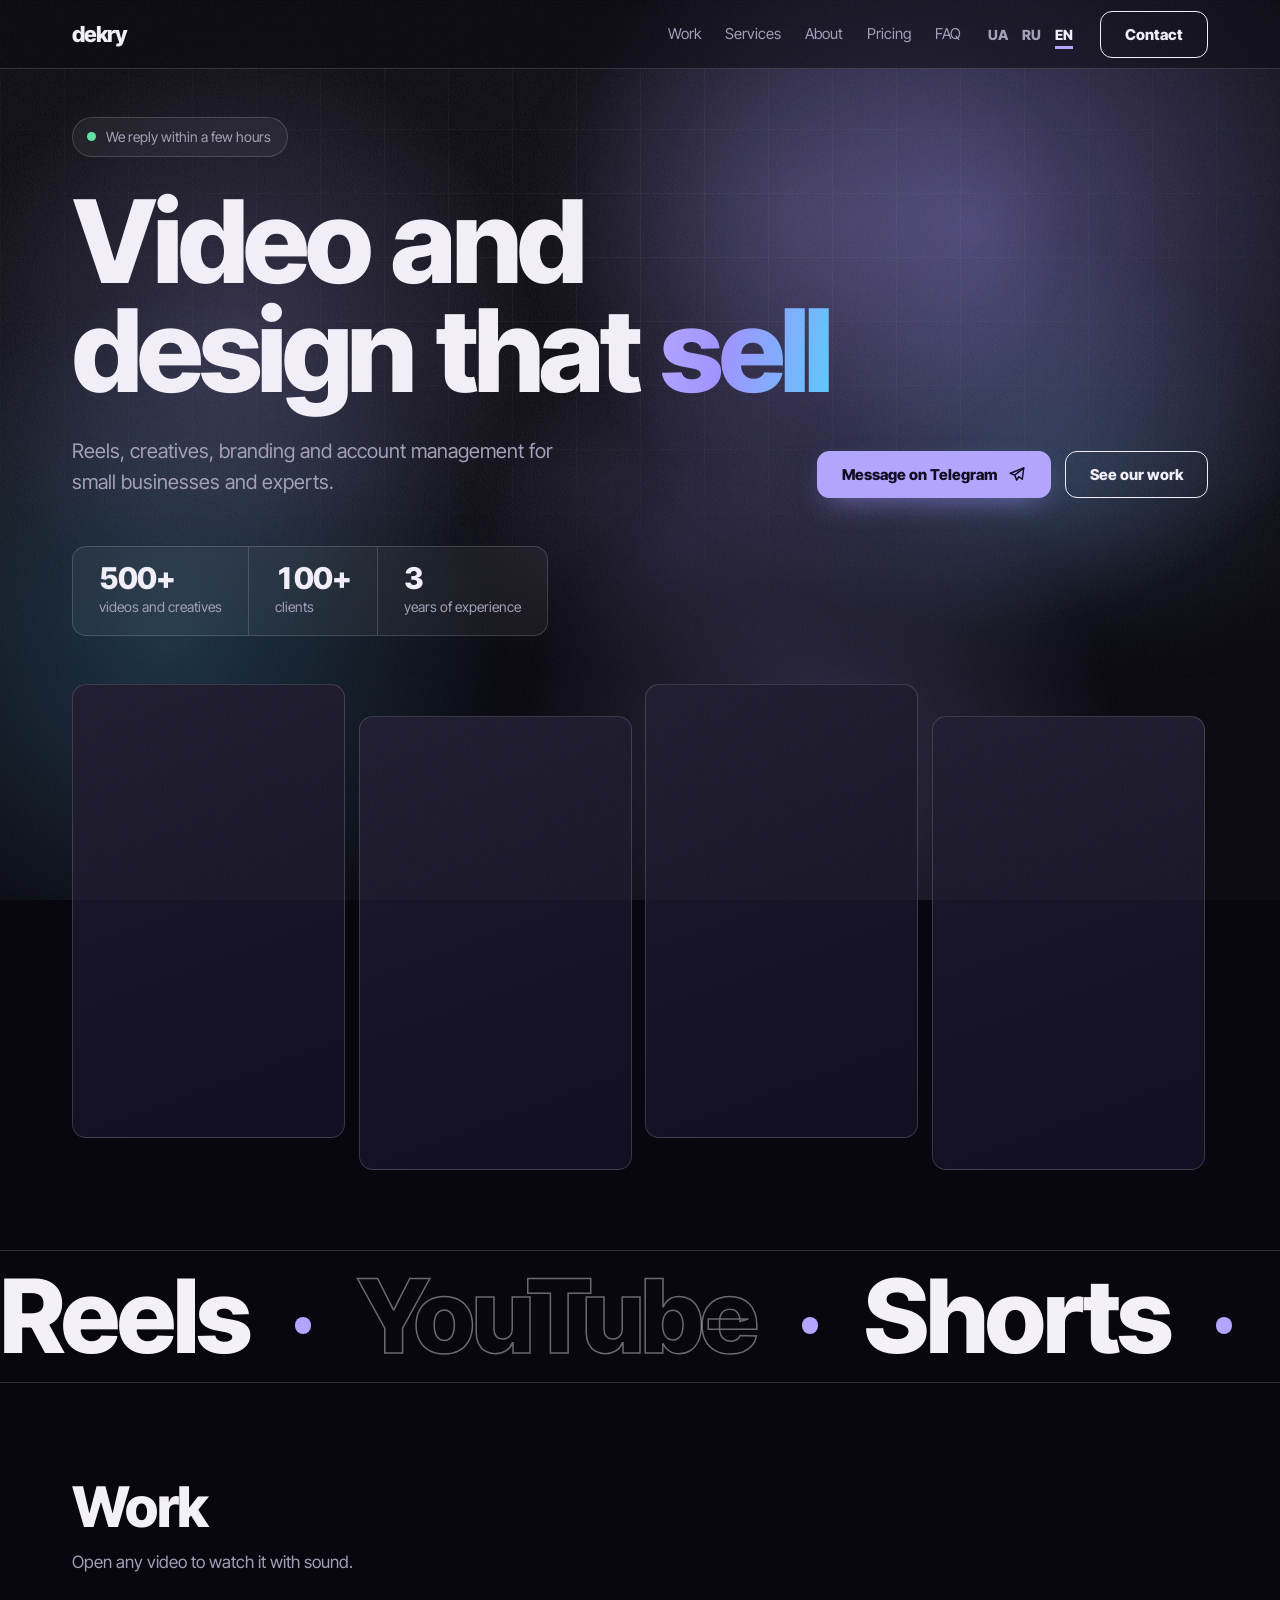
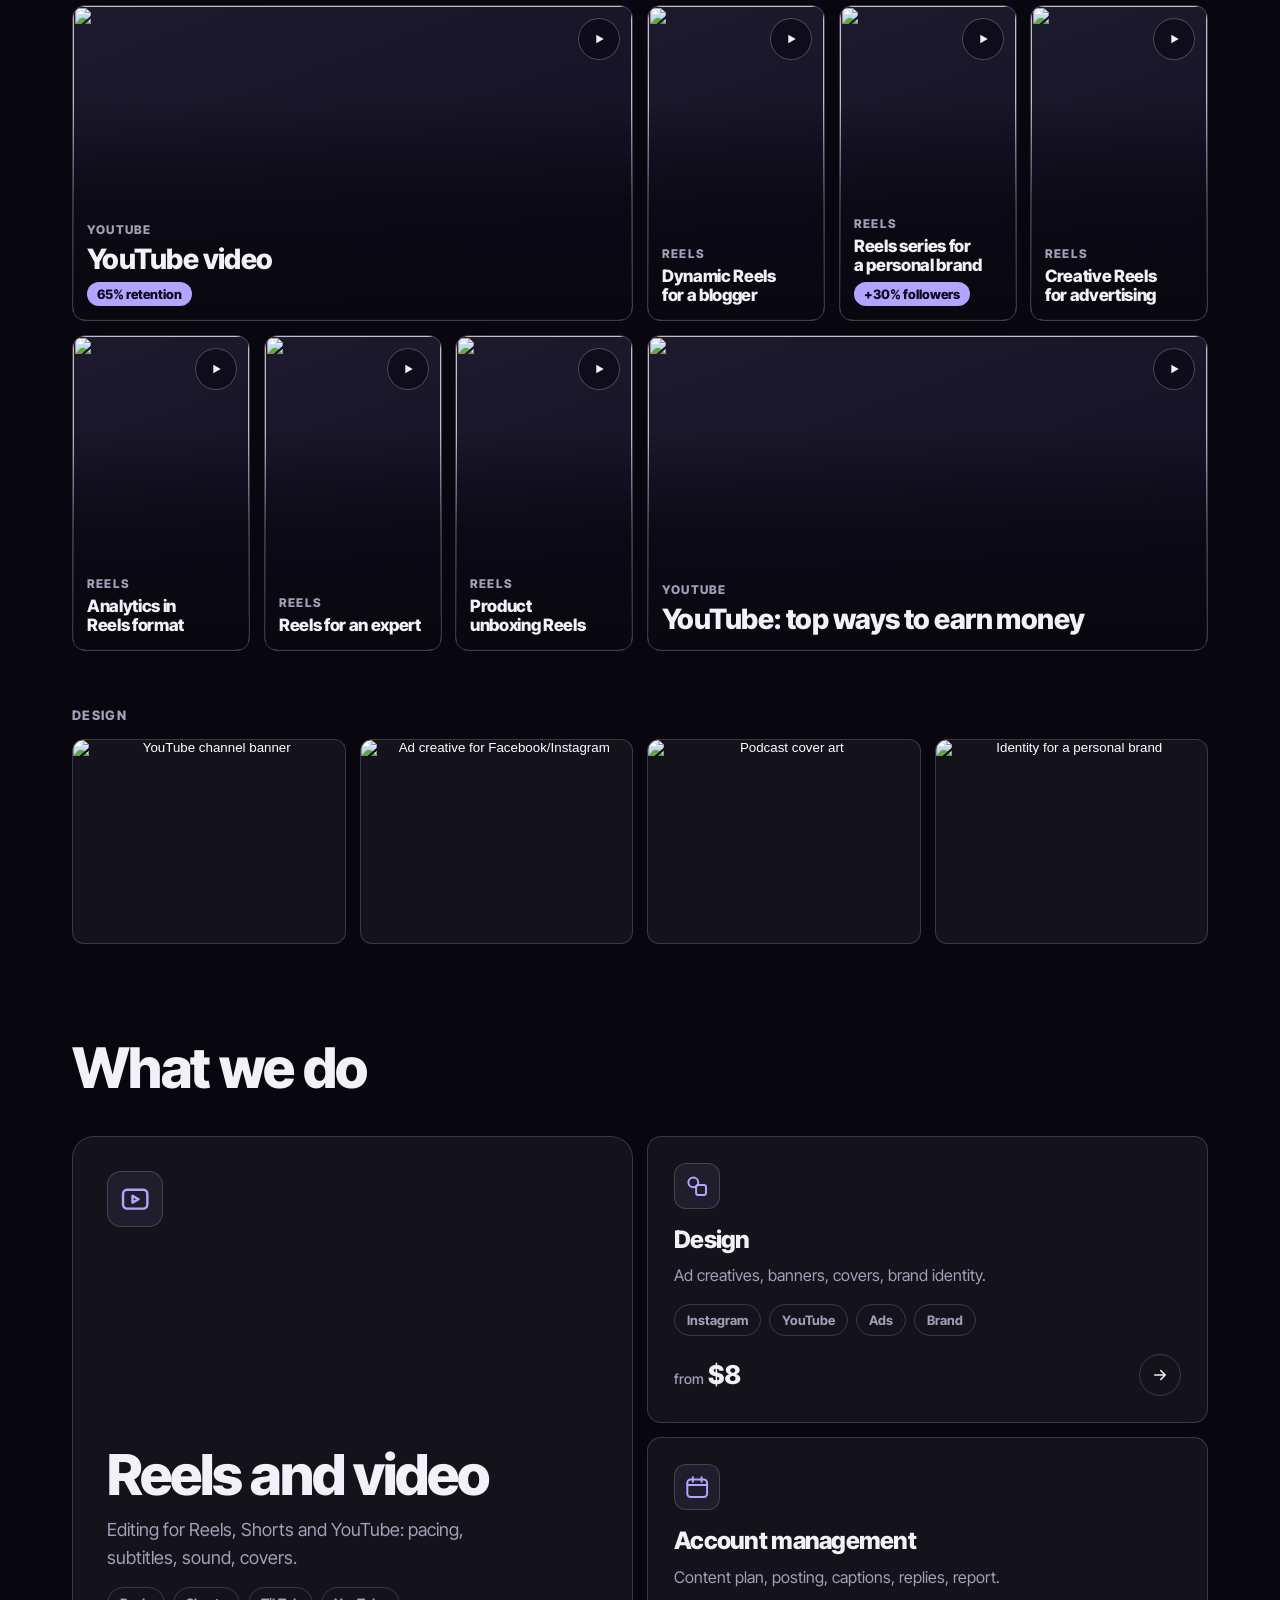
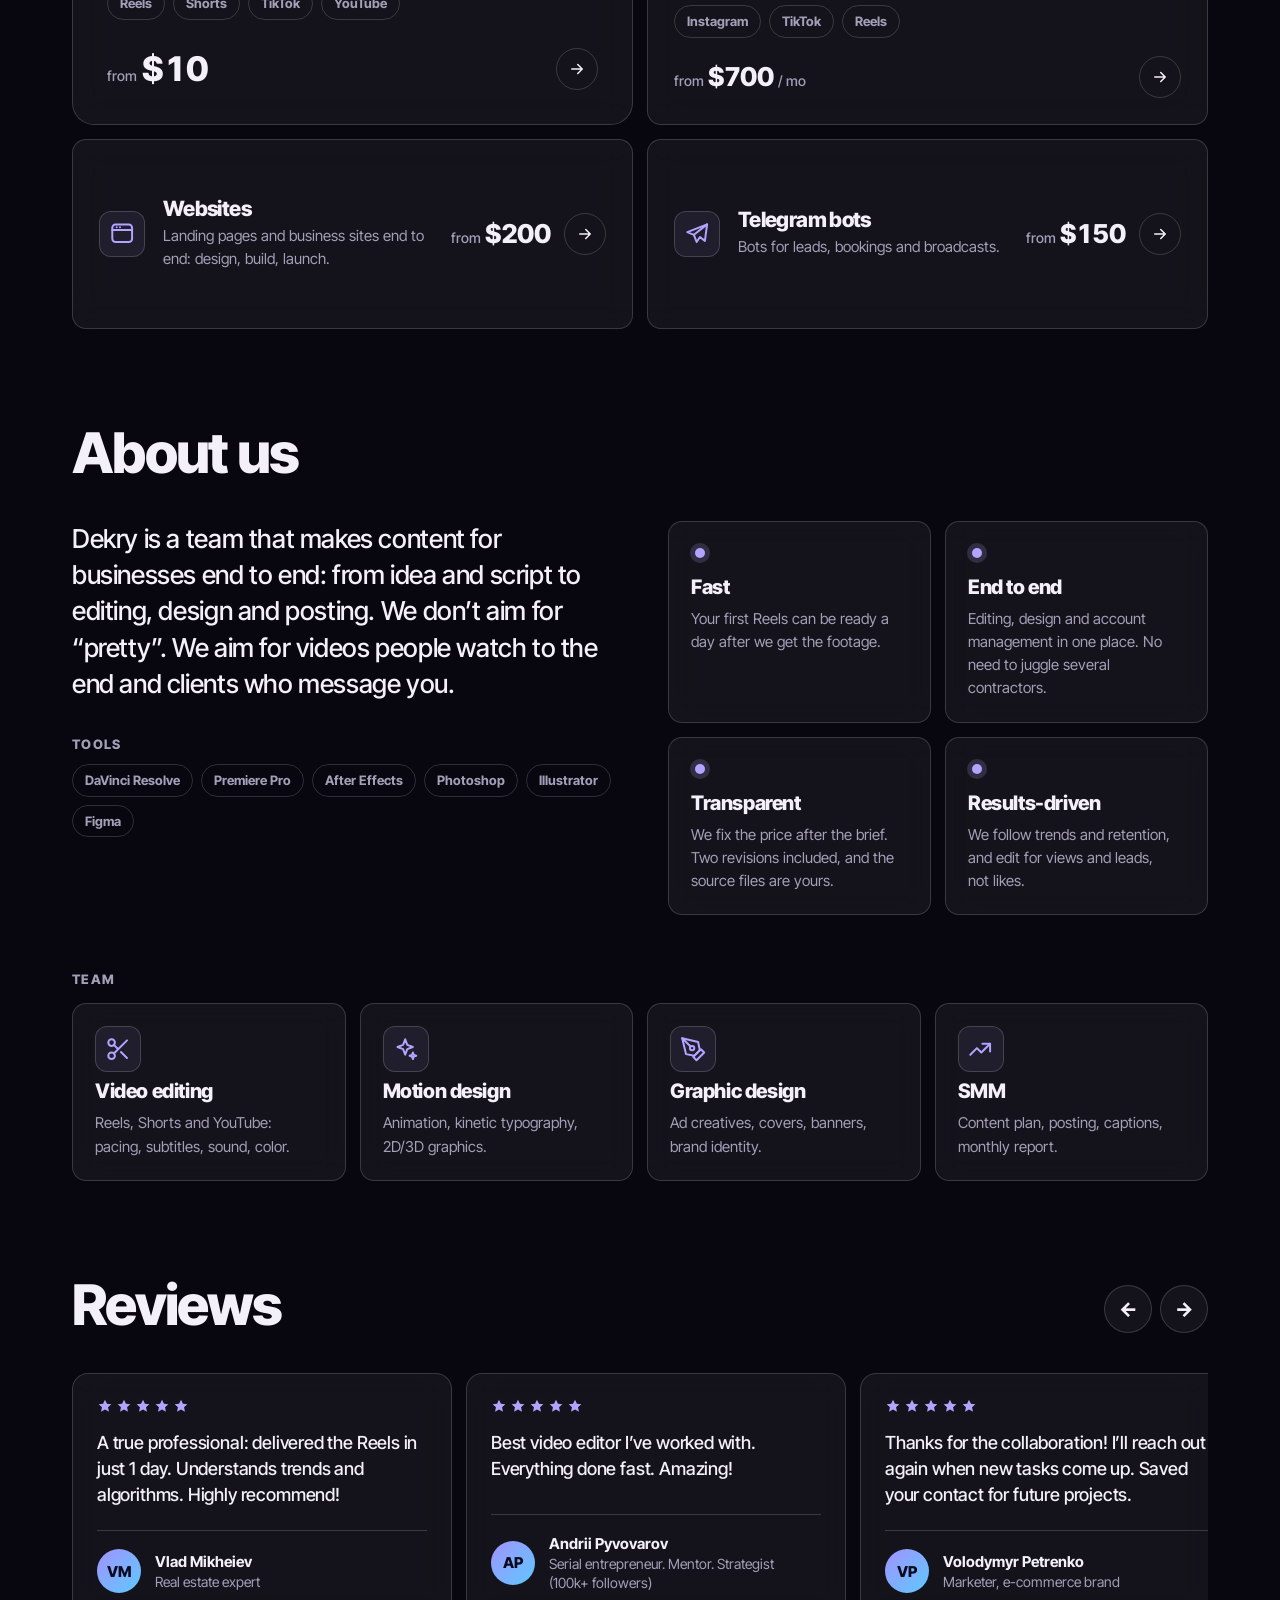
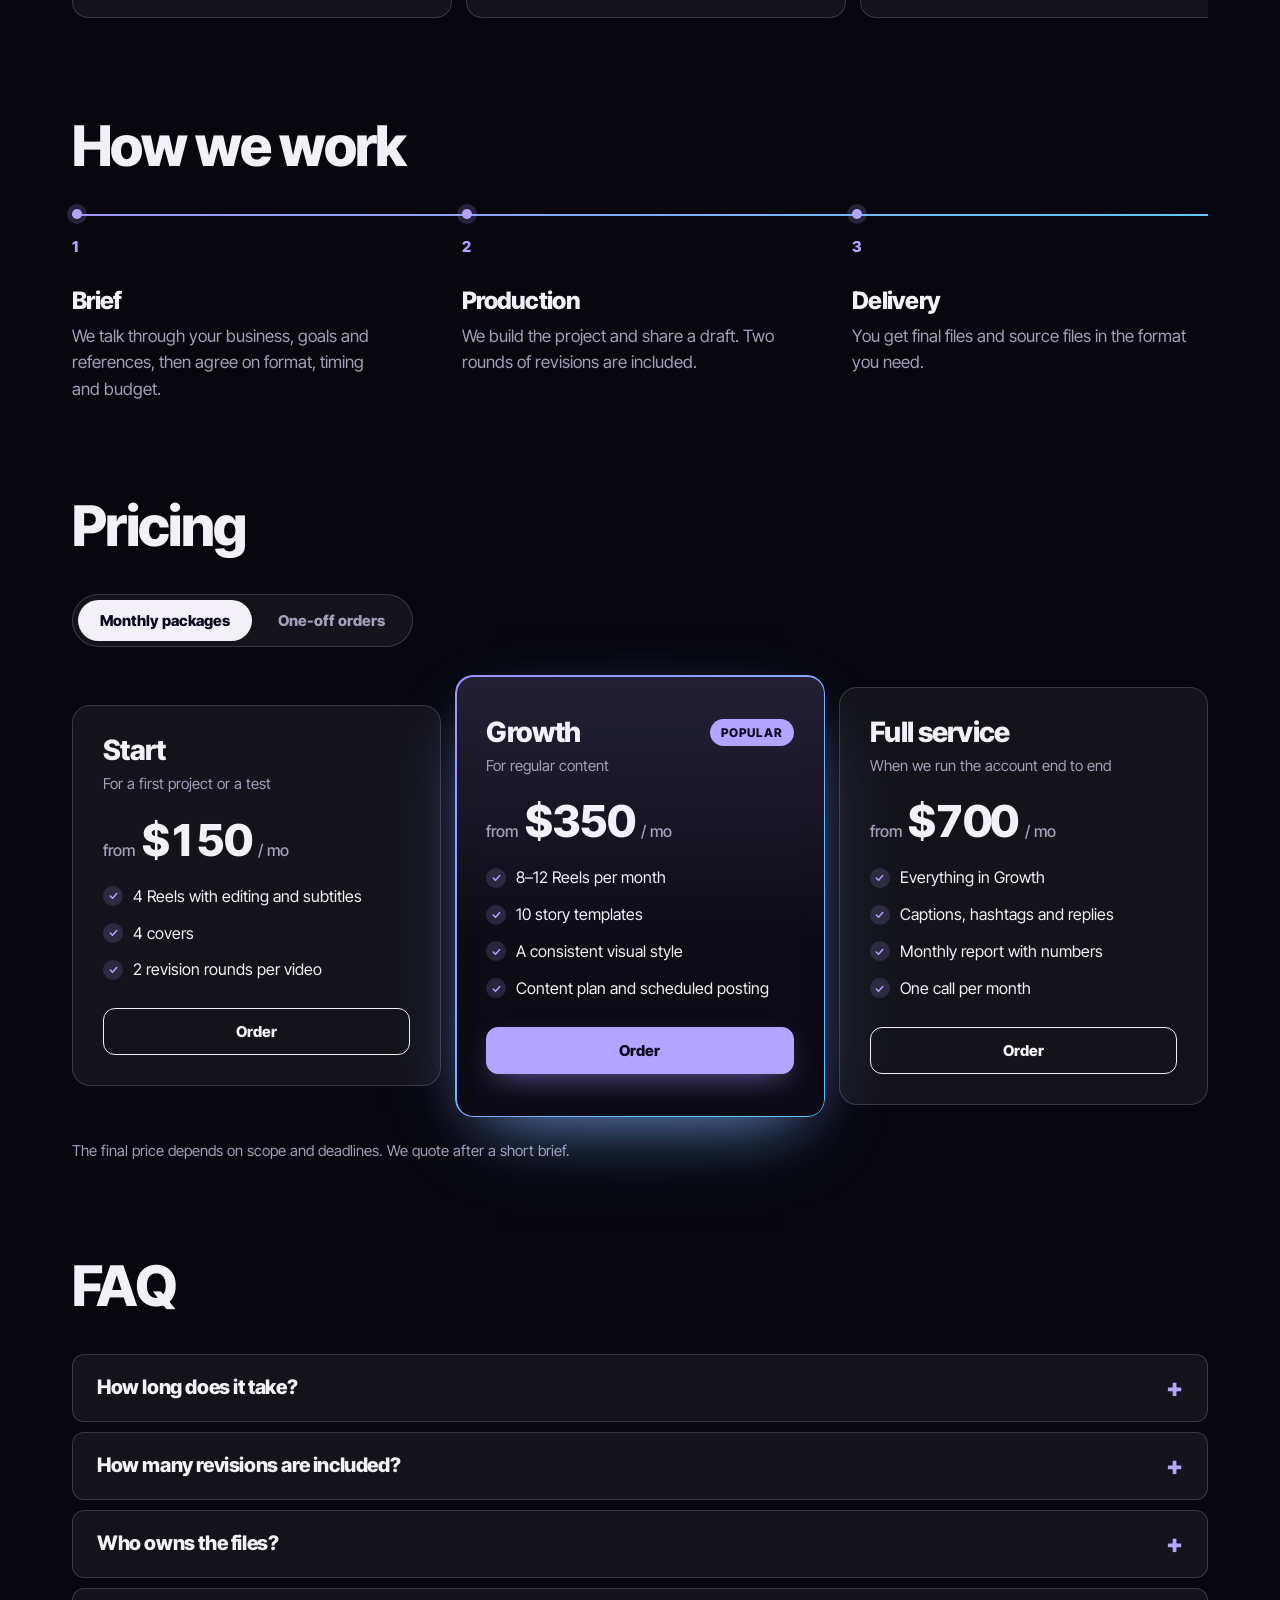
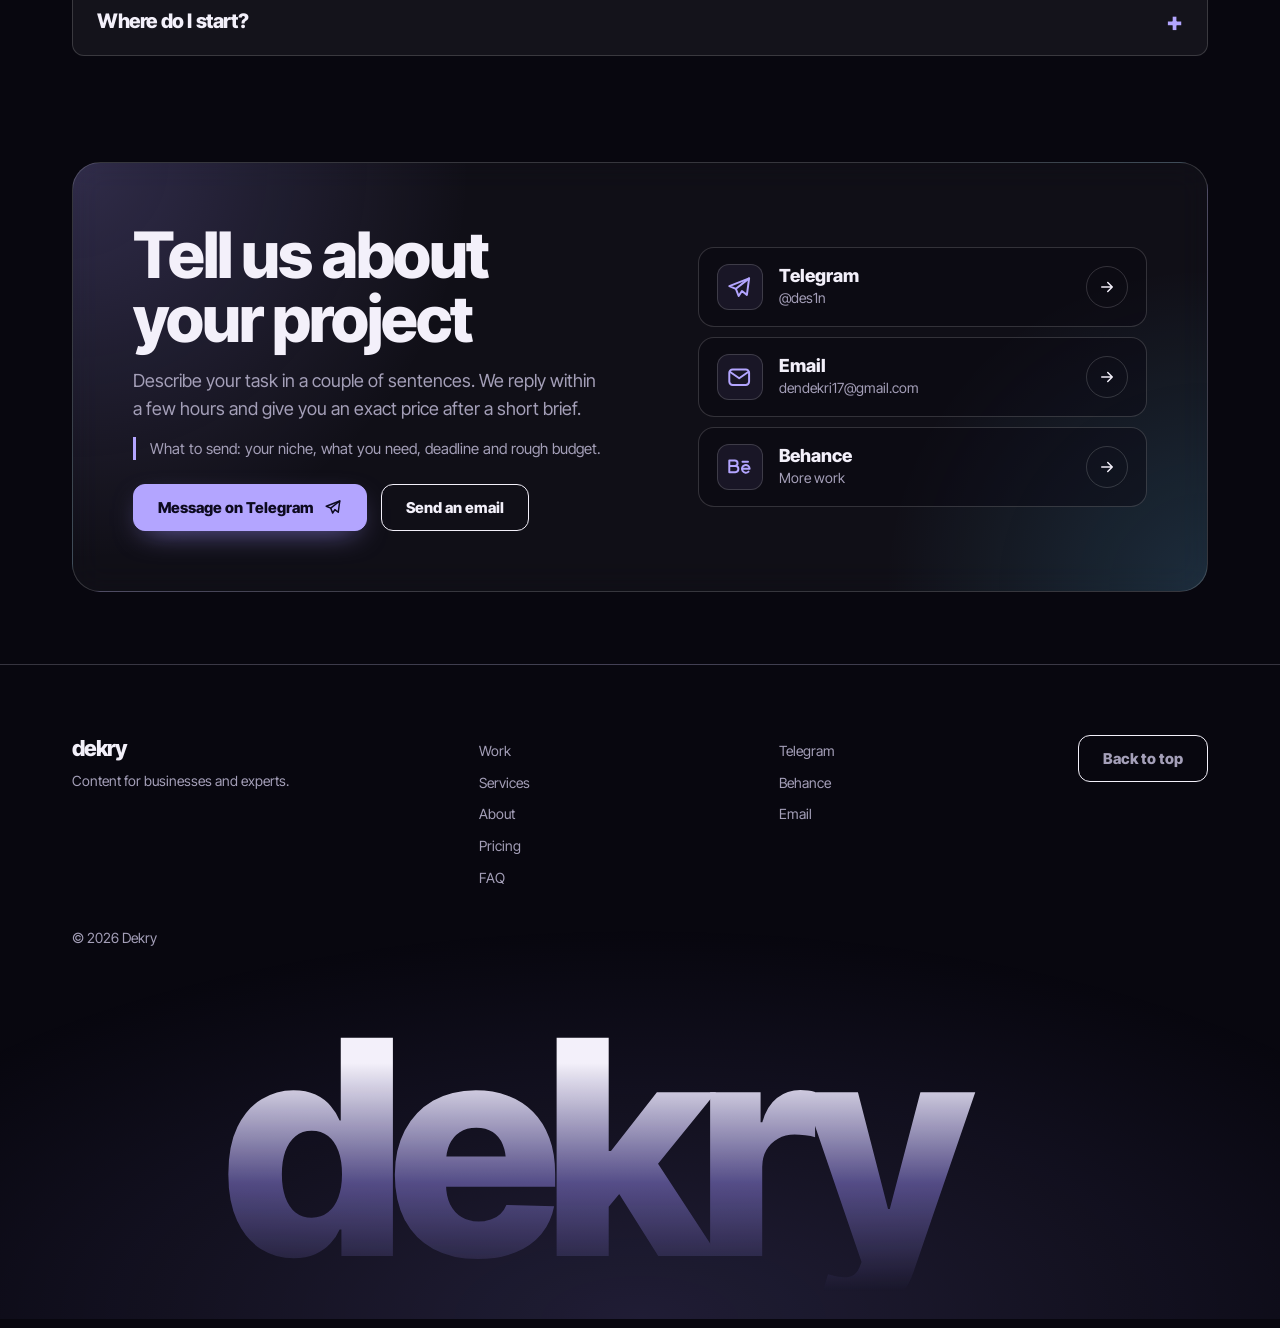
==== commit 51d1100b: "Акцент на «Ріст», фон за разделом, финал «dekry», плавный FAQ, самолётик Telegram, живая бегущая стр" ====
--- a/index.html
+++ b/index.html
@@ -290,6 +290,32 @@
 @media(max-width:520px){.lang button{padding:6px 4px;font-size:13px}header .w{gap:8px}.hc,.hc .cta{width:100%}.hc .btn{flex:1 1 100%;text-align:center}}
 @media(max-width:400px){header .w>.btn{display:none}}
 @media(max-width:700px){.fl{width:auto;padding:0 20px 0 16px}.fl span{display:inline}}
+/* ---- v4: акценты и живые детали (тайминги --d2/--e из #11) ---- */
+/* «Ріст»: градиентная рамка, свечение, приподнята над соседями */
+.pcd.hot{position:relative;border-color:transparent;box-shadow:0 30px 80px -34px rgba(94,200,255,.55),0 20px 60px -30px rgba(161,147,255,.7)}
+.pcd.hot::before{content:"";position:absolute;inset:-1.5px;border-radius:inherit;padding:1.5px;background:var(--g);-webkit-mask:linear-gradient(#000 0 0) content-box,linear-gradient(#000 0 0);-webkit-mask-composite:xor;mask-composite:exclude;pointer-events:none}
+@media(min-width:901px){.pks{align-items:center}.pcd.hot{padding-block:42px}}
+/* Вкладки: белая подложка переезжает к выбранной */
+.tabs{position:relative}.tabs button{position:relative;z-index:1}
+.tabs.js::before{content:"";position:absolute;top:5px;bottom:5px;left:0;width:var(--tw,0);transform:translateX(var(--tl,0));border-radius:999px;background:var(--tx)}
+.tabs.js.rd::before{transition:transform var(--d2) var(--e),width var(--d2) var(--e)}
+.tabs.js button[aria-selected=true]{background:none}
+/* FAQ: «+» поворачивается в «×», высоту плавно анимирует JS */
+summary::after{display:inline-block;transition:transform var(--d2) var(--e)}
+details[open] summary::after{content:"+";content:"+"/""}
+details[open]:not(.cl) summary::after{transform:rotate(45deg)}
+/* Telegram: самолётик улетает и прилетает обратно */
+.tg{display:inline-flex;align-items:center;justify-content:center;gap:10px}
+.tgi{flex:none}
+@media(hover:hover) and (prefers-reduced-motion:no-preference){.tg:hover .tgi,.tg:focus-visible .tgi,.fl:hover .tgi{animation:fly .7s var(--e)}}
+@keyframes fly{45%{transform:translate(20px,-20px);opacity:0}46%{transform:translate(-16px,16px);opacity:0}}
+/* Бегущая строка: залитое / контурное, слово под курсором — градиент */
+.mt span:nth-child(odd){color:var(--tx);-webkit-text-stroke:0}
+@media(hover:hover){.mt span:hover{background:var(--gt);-webkit-background-clip:text;background-clip:text;color:transparent;-webkit-text-stroke:0}}
+@media(prefers-reduced-motion:reduce){.tabs.js.rd::before,summary::after{transition:none}}
+/* Финал: крупное «dekry» */
+footer{background:radial-gradient(70% 60% at 50% 100%,rgba(161,147,255,.16),transparent)}
+.fin{font:800 clamp(92px,25.5vw,300px)/1 var(--f);letter-spacing:-.055em;text-align:center;margin:clamp(20px,4vw,48px) 0 -.06em;background:linear-gradient(180deg,var(--tx) 22%,rgba(161,147,255,.45) 62%,transparent 98%);-webkit-background-clip:text;background-clip:text;color:transparent;user-select:none;white-space:nowrap}
 </style>
 </head>
 <body>
@@ -312,7 +338,7 @@
 <h1 data-t="h1" aria-label="Відео і дизайн, що продають"><span class="w2" aria-hidden="true"><span style="animation-delay:80ms">Відео</span></span> <span class="w2" aria-hidden="true"><span style="animation-delay:200ms">і</span></span> <span class="w2" aria-hidden="true"><span style="animation-delay:320ms">дизайн,</span></span> <span class="w2" aria-hidden="true"><span style="animation-delay:440ms">що</span></span> <span class="w2" aria-hidden="true"><span class="gr" style="animation-delay:560ms">продають</span></span></h1>
 <div class="hr">
 <p class="sub" data-t="sub">Reels, креативи, брендинг і ведення акаунта для малого бізнесу та експертів.</p>
-<div class="hc"><div class="cta"><a class="btn p" href="#contact" data-t="c1">Написати в Telegram</a><a class="btn" href="#work" data-t="c2">Дивитися роботи</a></div></div>
+<div class="hc"><div class="cta"><a class="btn p tg" href="#contact"><span data-t="c1">Написати в Telegram</span><svg class="tgi" viewBox="0 0 24 24" width="18" height="18" fill="none" stroke="currentColor" stroke-width="2" stroke-linecap="round" stroke-linejoin="round" aria-hidden="true"><path d="M21 4L3 11l6 2.5L11.5 20l3-4.5L19 19z"/><path d="M9 13.5L21 4"/></svg></a><a class="btn" href="#work" data-t="c2">Дивитися роботи</a></div></div>
 </div>
 <div class="st" id="st"><div><b data-n="500" data-s="+">500+</b><span>відео та креативів</span></div><div><b data-n="100" data-s="+">100+</b><span>клієнтів</span></div><div><b data-n="3" data-s="">3</b><span>роки досвіду</span></div></div>
 </div></div>
@@ -361,7 +387,7 @@
 <div><h2 data-t="cT">Розкажіть про задачу</h2>
 <p class="csub" data-t="cS">Опишіть задачу в кількох реченнях. Відповімо протягом кількох годин, а після короткого брифу назвемо точну вартість.</p>
 <p class="chn" data-t="cH"></p>
-<div class="cta"><a class="btn p" href="https://t.me/des1n" data-t="cB">Написати в Telegram</a><a class="btn" href="mailto:dendekri17@gmail.com" data-t="cE">Написати на пошту</a></div></div>
+<div class="cta"><a class="btn p tg" href="https://t.me/des1n"><span data-t="cB">Написати в Telegram</span><svg class="tgi" viewBox="0 0 24 24" width="18" height="18" fill="none" stroke="currentColor" stroke-width="2" stroke-linecap="round" stroke-linejoin="round" aria-hidden="true"><path d="M21 4L3 11l6 2.5L11.5 20l3-4.5L19 19z"/><path d="M9 13.5L21 4"/></svg></a><a class="btn" href="mailto:dendekri17@gmail.com" data-t="cE">Написати на пошту</a></div></div>
 <ul class="cn">
 <li><a href="https://t.me/des1n"><span class="ic"><svg viewBox="0 0 24 24" fill="none" stroke="currentColor" stroke-width="1.8" stroke-linecap="round" stroke-linejoin="round"><path d="M21 4L3 11l6 2.5L11.5 20l3-4.5L19 19z"/><path d="M9 13.5L21 4"/></svg></span><span><b>Telegram</b><small>@des1n</small></span><span class="go" aria-hidden="true"><svg viewBox="0 0 24 24" width="18" height="18" fill="none" stroke="currentColor" stroke-width="2" stroke-linecap="round" stroke-linejoin="round"><path d="M5 12h14M13 6l6 6-6 6"/></svg></span></a></li>
 <li><a href="mailto:dendekri17@gmail.com"><span class="ic"><svg viewBox="0 0 24 24" fill="none" stroke="currentColor" stroke-width="1.8" stroke-linecap="round" stroke-linejoin="round"><rect x="3" y="5" width="18" height="14" rx="3"/><path d="M3.5 7l8.5 6 8.5-6"/></svg></span><span><b>Email</b><small>dendekri17@gmail.com</small></span><span class="go" aria-hidden="true"><svg viewBox="0 0 24 24" width="18" height="18" fill="none" stroke="currentColor" stroke-width="2" stroke-linecap="round" stroke-linejoin="round"><path d="M5 12h14M13 6l6 6-6 6"/></svg></span></a></li>
@@ -372,14 +398,15 @@
 <nav><a href="#work" data-t="n2">Роботи</a><a href="#services" data-t="n1">Послуги</a><a href="#about" data-t="n5">Про нас</a><a href="#pricing" data-t="n3">Ціни</a><a href="#faq" data-t="n4">FAQ</a></nav>
 <nav><a href="https://t.me/des1n">Telegram</a><a href="https://www.behance.net/5db91123">Behance</a><a href="mailto:dendekri17@gmail.com">Email</a></nav>
 <a class="btn up" href="#top" data-t="up">Нагору</a></div>
-<div class="w cp">© <span id="yr">2026</span> Dekry</div></footer>
+<div class="w cp">© <span id="yr">2026</span> Dekry</div>
+<div class="w fin" aria-hidden="true">dekry</div></footer>
 <dialog id="lb"><button type="button" class="vx" data-a="cl" aria-label="Закрити">×</button><img alt=""></dialog>
 <dialog id="vd" class="vd" aria-labelledby="vdT"><div class="vb">
 <button type="button" class="vx" data-a="cl" aria-label="Закрити">×</button>
 <video controls playsinline preload="metadata"></video>
 <div class="vi"><span class="wk"></span><h3 id="vdT"></h3><p></p><span class="cs"></span><a class="btn p" href="https://t.me/des1n" data-t="mC">Хочу так само</a></div>
 </div></dialog>
-<a class="fl" href="#contact"><svg viewBox="0 0 24 24" width="22" height="22" fill="none" stroke="currentColor" stroke-width="2" stroke-linecap="round" stroke-linejoin="round" aria-hidden="true"><path d="M21 4L3 11l6 2.5L11.5 20l3-4.5L19 19z"/><path d="M9 13.5L21 4"/></svg><span data-t="c1">Написати в Telegram</span></a>
+<a class="fl" href="#contact"><svg class="tgi" viewBox="0 0 24 24" width="22" height="22" fill="none" stroke="currentColor" stroke-width="2" stroke-linecap="round" stroke-linejoin="round" aria-hidden="true"><path d="M21 4L3 11l6 2.5L11.5 20l3-4.5L19 19z"/><path d="M9 13.5L21 4"/></svg><span data-t="c1">Написати в Telegram</span></a>
 
 <script>
 var D={
@@ -568,6 +595,23 @@
 
 var TB=[].slice.call(document.querySelectorAll('.tabs button'));
 TB.forEach(function(b,i){b.tabIndex=i?-1:0;b.addEventListener('keydown',function(e){var k=e.key==='ArrowRight'?1:e.key==='ArrowLeft'?-1:0;if(!k)return;e.preventDefault();var t=TB[(i+k+TB.length)%TB.length];t.focus();t.click()});b.addEventListener('click',function(){TB.forEach(function(x){x.setAttribute('aria-selected',x===b);x.tabIndex=x===b?0:-1});document.getElementById('pn1').hidden=b.dataset.tab!=='1';document.getElementById('pn2').hidden=b.dataset.tab!=='2'})});
+/* Вкладки: подложка переезжает к выбранной (позиция пересчитывается при смене языка и ширины). */
+(function(){var tb=document.querySelector('.tabs');if(!tb)return;
+ function pos(){var b=tb.querySelector('[aria-selected=true]');if(!b)return;tb.style.setProperty('--tw',b.offsetWidth+'px');tb.style.setProperty('--tl',b.offsetLeft+'px')}
+ tb.classList.add('js');pos();requestAnimationFrame(function(){tb.classList.add('rd')});
+ tb.addEventListener('click',pos);addEventListener('resize',pos,{passive:true});
+ document.querySelectorAll('.lang button').forEach(function(b){b.addEventListener('click',function(){setTimeout(pos,0)})});
+ if(document.fonts&&document.fonts.ready)document.fonts.ready.then(pos);})();
+/* FAQ: ответ раскрывается и сворачивается по высоте. При reduced-motion — как раньше, мгновенно. */
+(function(){var fq=document.getElementById('fq');if(!fq||!fq.animate||matchMedia('(prefers-reduced-motion: reduce)').matches)return;
+ var O={duration:450,easing:'cubic-bezier(.2,.7,.2,1)'};
+ fq.addEventListener('click',function(e){var s=e.target.closest('summary');if(!s)return;var d=s.parentNode;if(d.an)return;e.preventDefault();
+  var h0=d.offsetHeight,cs=getComputedStyle(d),sh=s.offsetHeight+parseFloat(cs.paddingTop)+parseFloat(cs.paddingBottom)+parseFloat(cs.borderTopWidth)+parseFloat(cs.borderBottomWidth);
+  d.style.overflow='hidden';
+  if(d.open){d.classList.add('cl');d.an=d.animate({height:[h0+'px',sh+'px']},O);d.an.onfinish=function(){d.open=false;d.classList.remove('cl');end(d)}}
+  else{d.open=true;var h1=d.offsetHeight;var p=d.querySelector('p');d.an=d.animate({height:[h0+'px',h1+'px']},O);if(p)p.animate({opacity:[0,1],transform:['translateY(-6px)','none']},O);d.an.onfinish=function(){end(d)}}
+ });
+ function end(d){d.an=null;d.style.overflow=''}})();
 
 (function(){
  var mb=$('.mb'),mm=$('#mm');
@@ -666,10 +710,11 @@
   if(mt){
    mt.style.animation='none';
    var loop=G.to(mt,{xPercent:-50,duration:36,ease:'none',repeat:-1});
-   var sk=G.quickTo(mt,'skewX',{duration:.4,ease:'power3'});
+   var sk=G.quickTo(mt,'skewX',{duration:.4,ease:'power3'}),hov=false,mq=document.querySelector('.mq');
+   if(FINE){mq.addEventListener('pointerenter',function(){hov=true;G.to(loop,{timeScale:.25,duration:.6,overwrite:true})});mq.addEventListener('pointerleave',function(){hov=false;G.to(loop,{timeScale:1,duration:.9,overwrite:true})})}
    ST.create({trigger:'.mq',start:'top bottom',end:'bottom top',onUpdate:function(s){
     var v=Math.min(Math.abs(s.getVelocity())/250,8);
-    G.to(loop,{timeScale:1+v,duration:.25,overwrite:true,onComplete:function(){G.to(loop,{timeScale:1,duration:1.2})}});
+    G.to(loop,{timeScale:1+v,duration:.25,overwrite:true,onComplete:function(){G.to(loop,{timeScale:hov?.25:1,duration:1.2})}});
     sk(G.utils.clamp(-10,10,s.getVelocity()/-180));
    },onLeave:function(){sk(0)},onLeaveBack:function(){sk(0)}});
   }
@@ -704,14 +749,14 @@
 var css=getComputedStyle(root);
 function rgb(v,d){v=(css.getPropertyValue(v)||d).trim();var m=v.match(/^#([0-9a-f]{6})$/i);if(!m)v=d,m=d.match(/^#([0-9a-f]{6})$/i);var n=parseInt(m[1],16);return[(n>>16&255)/255,(n>>8&255)/255,(n&255)/255]}
 var vs='attribute vec2 p;void main(){gl_Position=vec4(p,0.,1.);}';
-var fs='precision mediump float;uniform vec2 r;uniform float t,y,k;uniform vec3 a,b,c;'+
+var fs='precision mediump float;uniform vec2 r;uniform float t,y,k;uniform vec2 u,v;uniform vec3 a,b,c;'+
 'float h(vec2 p){return fract(sin(dot(p,vec2(127.1,311.7)))*43758.5453);}'+
 'float n(vec2 p){vec2 i=floor(p),f=fract(p);f=f*f*(3.-2.*f);return mix(mix(h(i),h(i+vec2(1,0)),f.x),mix(h(i+vec2(0,1)),h(i+vec2(1,1)),f.x),f.y);}'+
 'float fb(vec2 p){float v=0.,w=.5;for(int j=0;j<4;j++){v+=w*n(p);p=p*2.03+7.1;w*=.5;}return v;}'+
 'void main(){vec2 q=(gl_FragCoord.xy-.5*r)/min(r.x,r.y);float s=t*.045;vec2 o=vec2(0.,-y*.55);'+
 'vec2 w=vec2(fb(q*1.3+o+vec2(s,-s*.7)),fb(q*1.3+o+vec2(-s*.6,s)+3.7));float f=fb(q*1.6+o+w*1.8+vec2(0.,s*.5));'+
-'float g1=smoothstep(.75,.0,length(q-vec2(-.45+.12*sin(s*1.9+y*.9),.25+.08*cos(s*1.4+y*.7))));'+
-'float g2=smoothstep(.7,.0,length(q-vec2(.5+.1*cos(s*1.6+y*.8),-.05+.1*sin(s*1.2+y))));'+
+'float g1=smoothstep(.75,.0,length(q-u-vec2(.12*sin(s*1.9+y*.9),.08*cos(s*1.4+y*.7))));'+
+'float g2=smoothstep(.7,.0,length(q-v-vec2(.1*cos(s*1.6+y*.8),.1*sin(s*1.2+y))));'+
 'float wave=smoothstep(.35,.95,f);vec3 col=a*g1*.42+c*g2*.38+mix(b,c,w.x)*wave*.34;'+
 'col*=.85+.15*sin(q.y*6.+f*4.-s*3.-y*2.);float al=clamp(max(max(col.r,col.g),col.b),0.,.5)*k;'+
 'gl_FragColor=vec4(col*.9,al);}';
@@ -720,13 +765,27 @@
 var pr=gl.createProgram();gl.attachShader(pr,v);gl.attachShader(pr,f);gl.linkProgram(pr);if(!gl.getProgramParameter(pr,gl.LINK_STATUS))return;
 gl.useProgram(pr);gl.bindBuffer(gl.ARRAY_BUFFER,gl.createBuffer());gl.bufferData(gl.ARRAY_BUFFER,new Float32Array([-1,-1,3,-1,-1,3]),gl.STATIC_DRAW);
 var lp=gl.getAttribLocation(pr,'p');gl.enableVertexAttribArray(lp);gl.vertexAttribPointer(lp,2,gl.FLOAT,false,0,0);
-var U={};['r','t','y','k','a','b','c'].forEach(function(x){U[x]=gl.getUniformLocation(pr,x)});
+var U={};['r','t','y','k','u','v','a','b','c'].forEach(function(x){U[x]=gl.getUniformLocation(pr,x)});
 gl.uniform3fv(U.a,rgb('--ac','#b3a5ff'));gl.uniform3fv(U.b,rgb('--c1','#a193ff'));gl.uniform3fv(U.c,rgb('--c2','#5ec8ff'));
 /* Мягкий фон без деталей: рендерим в уменьшенном буфере, браузер растягивает. DPR ≤ 1.5. */
 var dpr=Math.min(window.devicePixelRatio||1,1.5),scale=dpr*(mob?.5:.6),step=1000/(mob?30:40),raf=0,last=0,t0=performance.now(),frames=0,slow=0,lowered=0;
 function size(){var w=Math.max(1,Math.round(innerWidth*scale)),h=Math.max(1,Math.round(innerHeight*scale));if(cv.width!==w||cv.height!==h){cv.width=w;cv.height=h;gl.viewport(0,0,w,h)}gl.uniform2f(U.r,cv.width,cv.height)}
 function drop(){cancelAnimationFrame(raf);raf=-1;root.classList.remove('glbg');setTimeout(function(){cv.remove()},1300)}
-function draw(now){var vh=innerHeight||1,sy=(window.scrollY||0)/vh;gl.uniform1f(U.t,(now-t0)/1000);gl.uniform1f(U.y,sy);gl.uniform1f(U.k,1-.22*Math.min(1,sy));gl.drawArrays(gl.TRIANGLES,0,3)}
+/* Пятна следуют за главным элементом раздела: заголовок первого экрана, «Ріст», карточка контактов.
+   Цели считаются по прокрутке (только getBoundingClientRect), в кадре — плавное приближение. Формула шейдера та же. */
+var D0=[-.45,.25,.5,-.05],tg=D0.slice(),cu=D0.slice(),lt=0,tq=false;
+function qx(r,fx,fy){var W=innerWidth,H=innerHeight,m=Math.min(W,H);return[Math.max(-1.1,Math.min(1.1,(r.left+r.width*fx-W/2)/m)),Math.max(-1.3,Math.min(1.3,(H/2-r.top-r.height*fy)/m))]}
+function aim(){tq=false;var H=innerHeight,c=H/2,t=D0,h=document.querySelector('h1'),hr=h&&h.getBoundingClientRect(),
+ hot=document.querySelector('#pn1:not([hidden]) .pcd.hot'),pr=document.getElementById('pricing').getBoundingClientRect(),
+ bx=document.querySelector('.cbx'),cr=bx&&bx.getBoundingClientRect();
+ if(hr&&hr.bottom>0&&hr.top<c){var a=qx(hr,mob?.5:.32,.5);t=[a[0],a[1],D0[2],D0[3]]}
+ else if(hot&&pr.top<c&&pr.bottom>c&&(hr=hot.getBoundingClientRect()).top<H*.8&&hr.bottom>H*.2){var a=qx(hr,.5,.62);t=[a[0]-.18,a[1],a[0]+.2,a[1]-.32]}
+ else if(cr&&cr.top<H*.75&&cr.bottom>H*.2){var a=qx(cr,mob?.5:.25,mob?.3:.45),b=qx(cr,mob?.5:.78,mob?.8:.55);t=[a[0],a[1],b[0],b[1]]}
+ tg=t}
+addEventListener('scroll',function(){if(!tq){tq=true;requestAnimationFrame(aim)}},{passive:true});
+document.addEventListener('click',function(e){if(e.target.closest&&e.target.closest('.tabs,.lang'))setTimeout(aim,80)});
+function draw(now){var vh=innerHeight||1,sy=(window.scrollY||0)/vh,dt=lt?Math.min(.1,(now-lt)/1000):0,kk=1-Math.exp(-dt*2.2);lt=now;
+for(var i=0;i<4;i++)cu[i]+=(tg[i]-cu[i])*kk;gl.uniform2f(U.u,cu[0],cu[1]);gl.uniform2f(U.v,cu[2],cu[3]);gl.uniform1f(U.t,(now-t0)/1000);gl.uniform1f(U.y,sy);gl.uniform1f(U.k,1-.22*Math.min(1,sy));gl.drawArrays(gl.TRIANGLES,0,3)}
 function loop(now){if(raf<0)return;raf=0;if(document.hidden)return;raf=requestAnimationFrame(loop);var d=now-last;if(d<step)return;
 /* Медленное устройство: сначала снижаем разрешение (картинка та же), выключаем только если не помогло. */
 if(last&&frames<60){frames++;if(d>step*2.2)slow++;if(frames===60&&slow>30){if(lowered<2){lowered++;scale*=.6;size();frames=slow=0}else return drop()}}
@@ -734,7 +793,7 @@
 function go(){if(raf===0&&!document.hidden){last=0;raf=requestAnimationFrame(loop)}}
 size();bg.insertBefore(cv,bg.firstChild);draw(t0);requestAnimationFrame(function(){root.classList.add('glbg')});
 document.addEventListener('visibilitychange',go);
-addEventListener('resize',function(){size();if(!raf)draw(performance.now())},{passive:true});
+addEventListener('resize',function(){size();aim();if(!raf)draw(performance.now())},{passive:true});aim();cu=tg.slice();
 cv.addEventListener('webglcontextlost',function(e){e.preventDefault();drop()});
 (rm.addEventListener?rm.addEventListener('change',function(m){if(m.matches)drop()}):0);
 go();
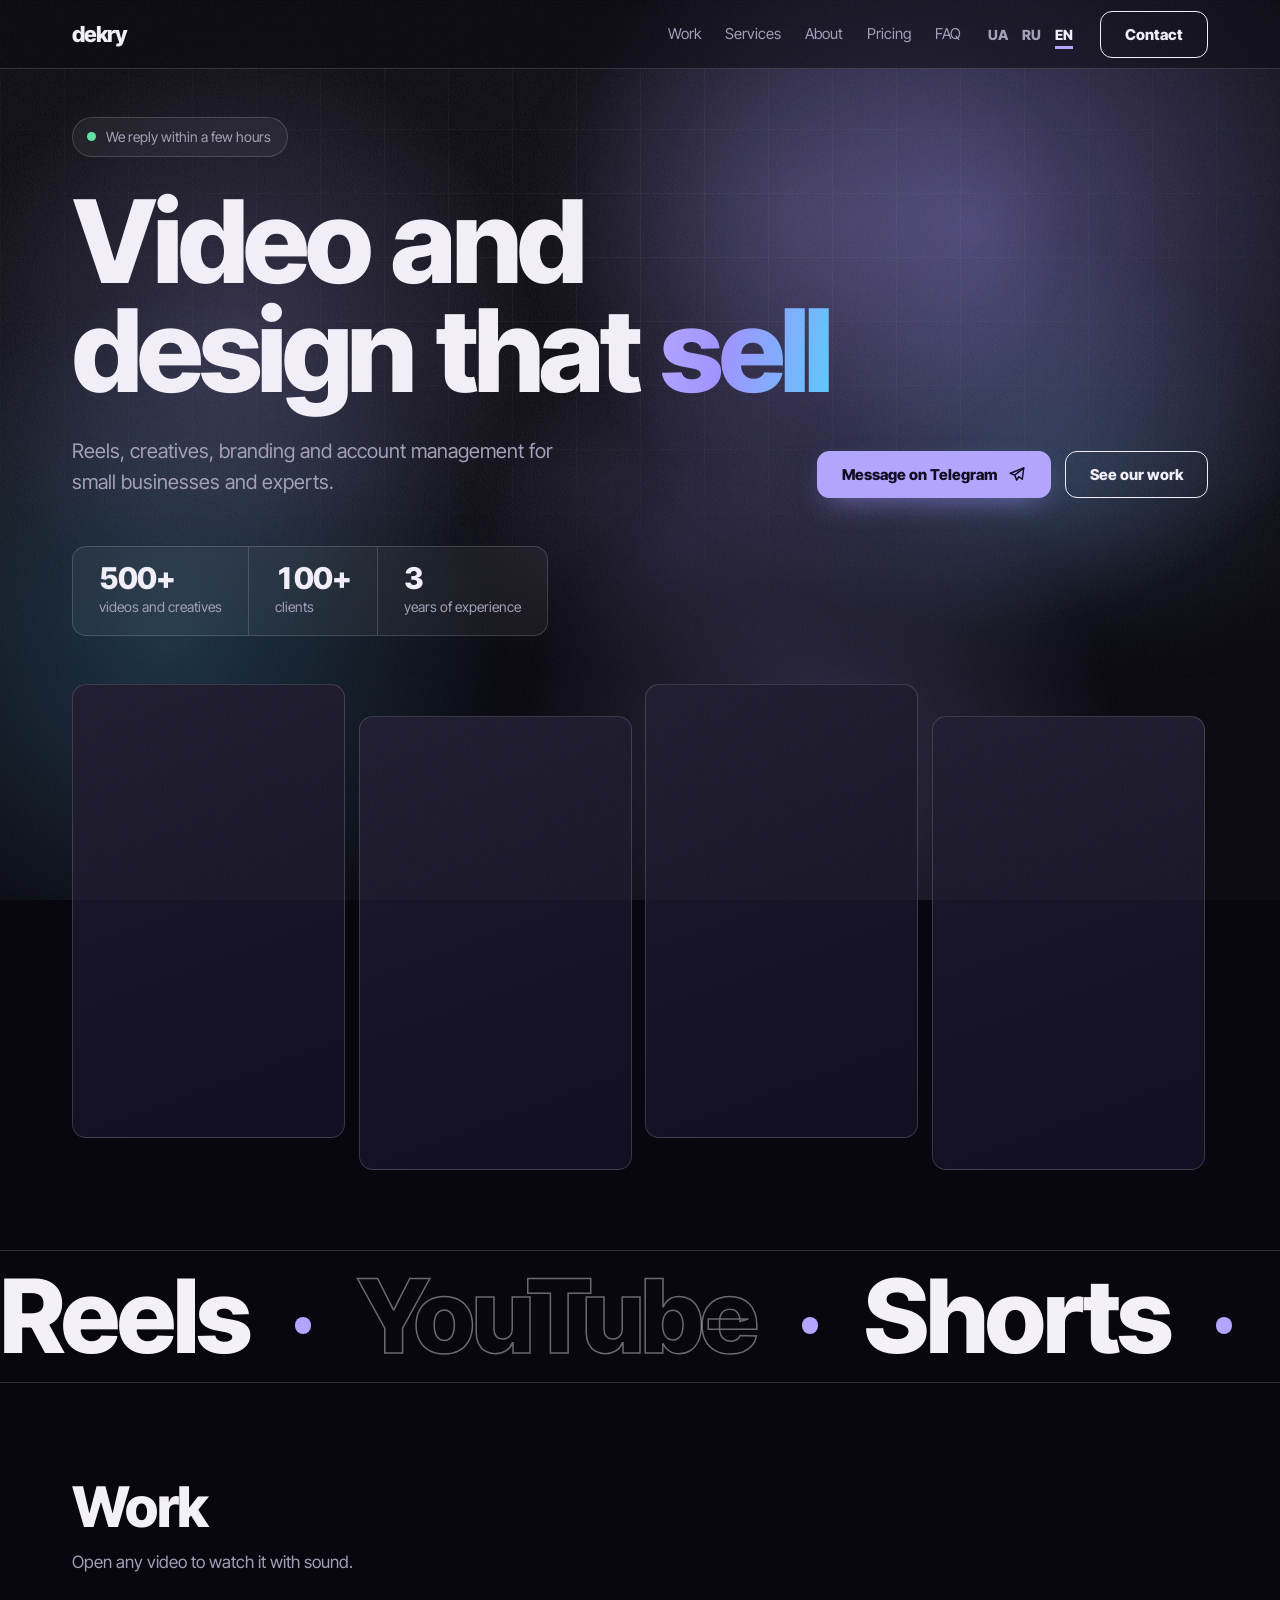
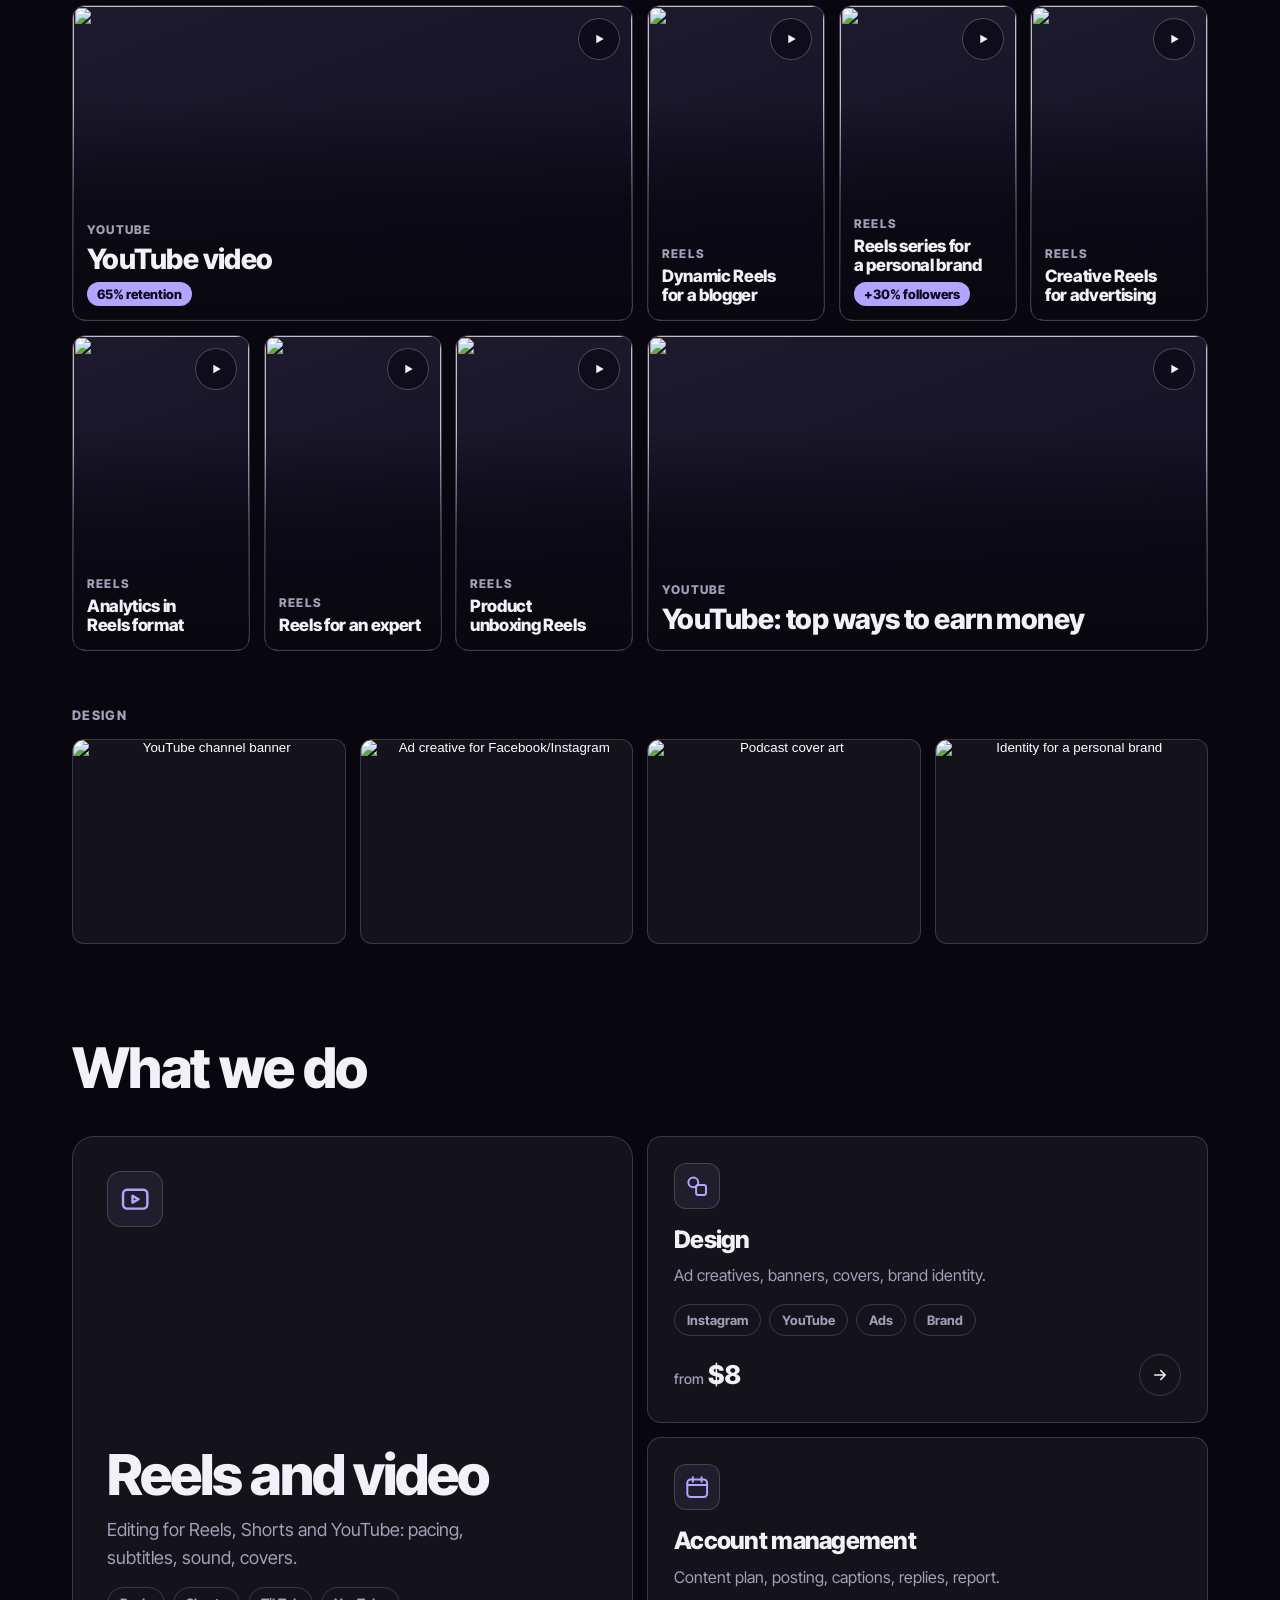
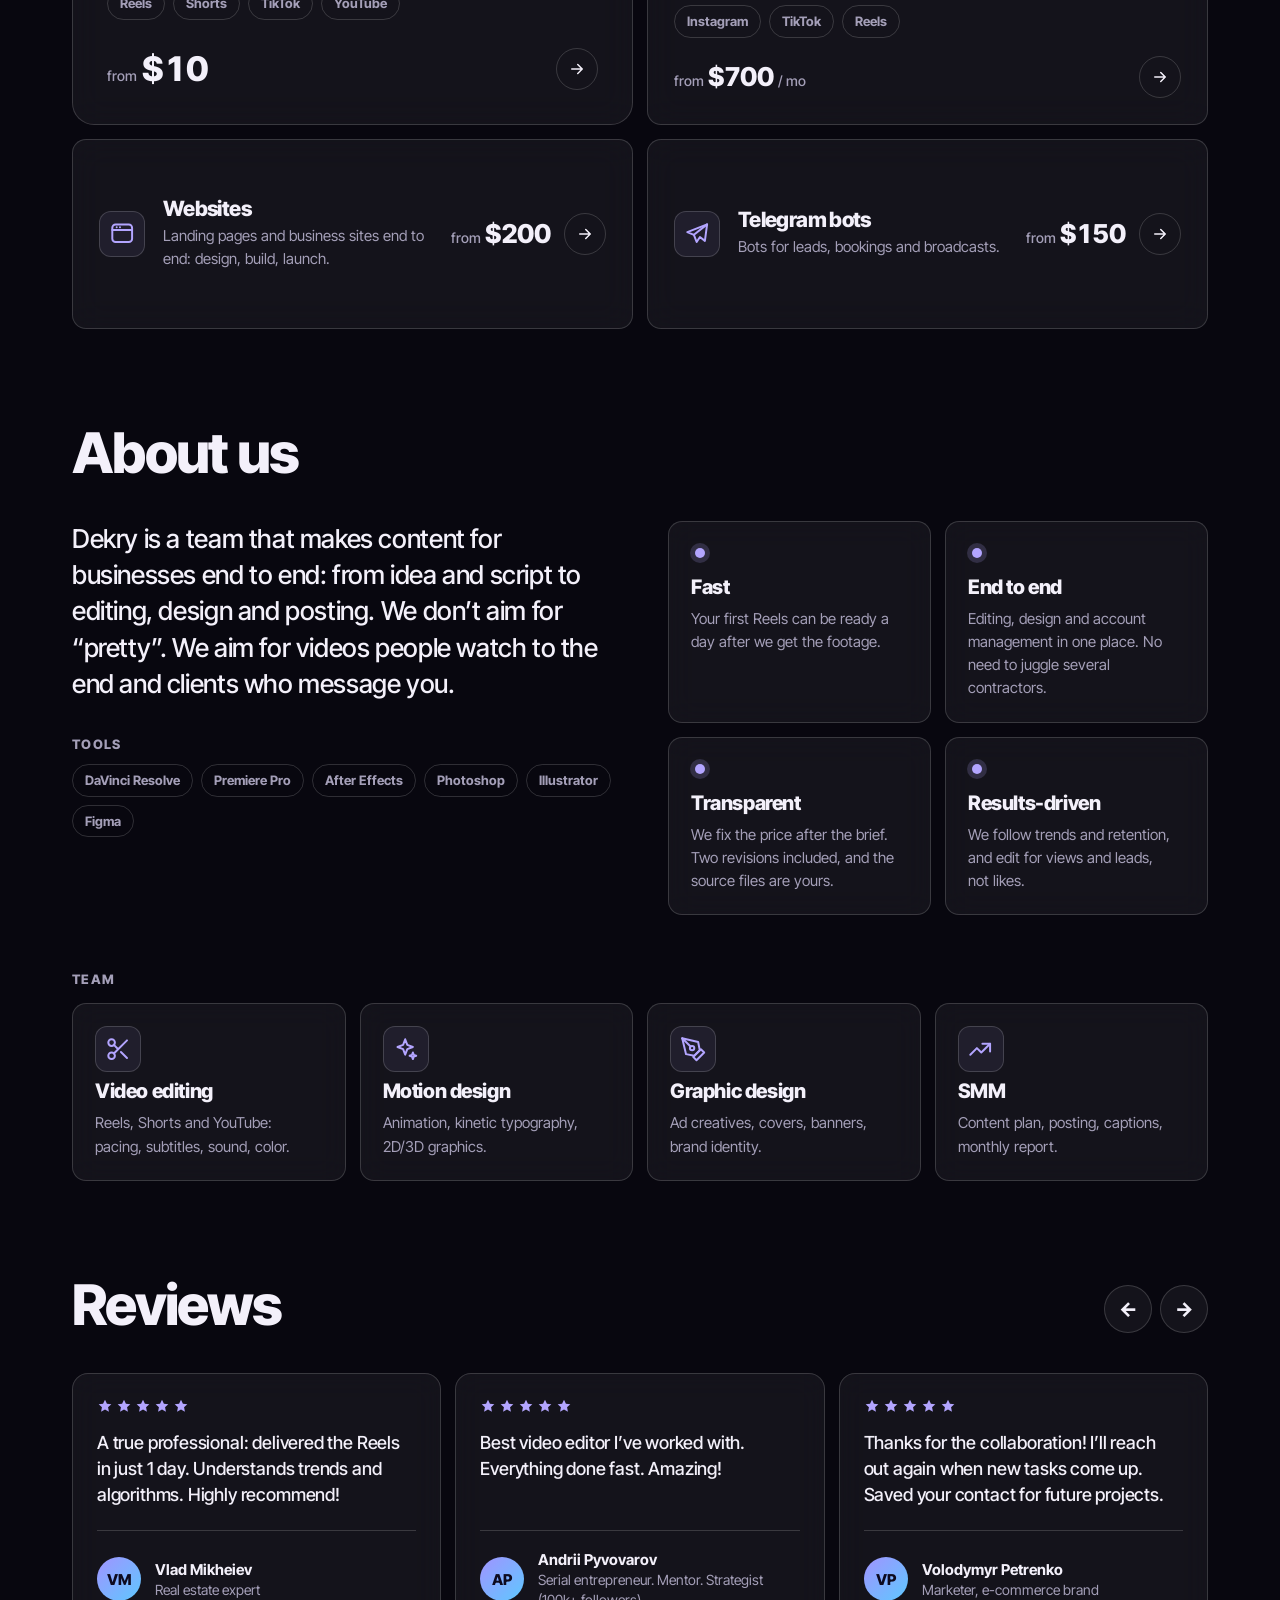
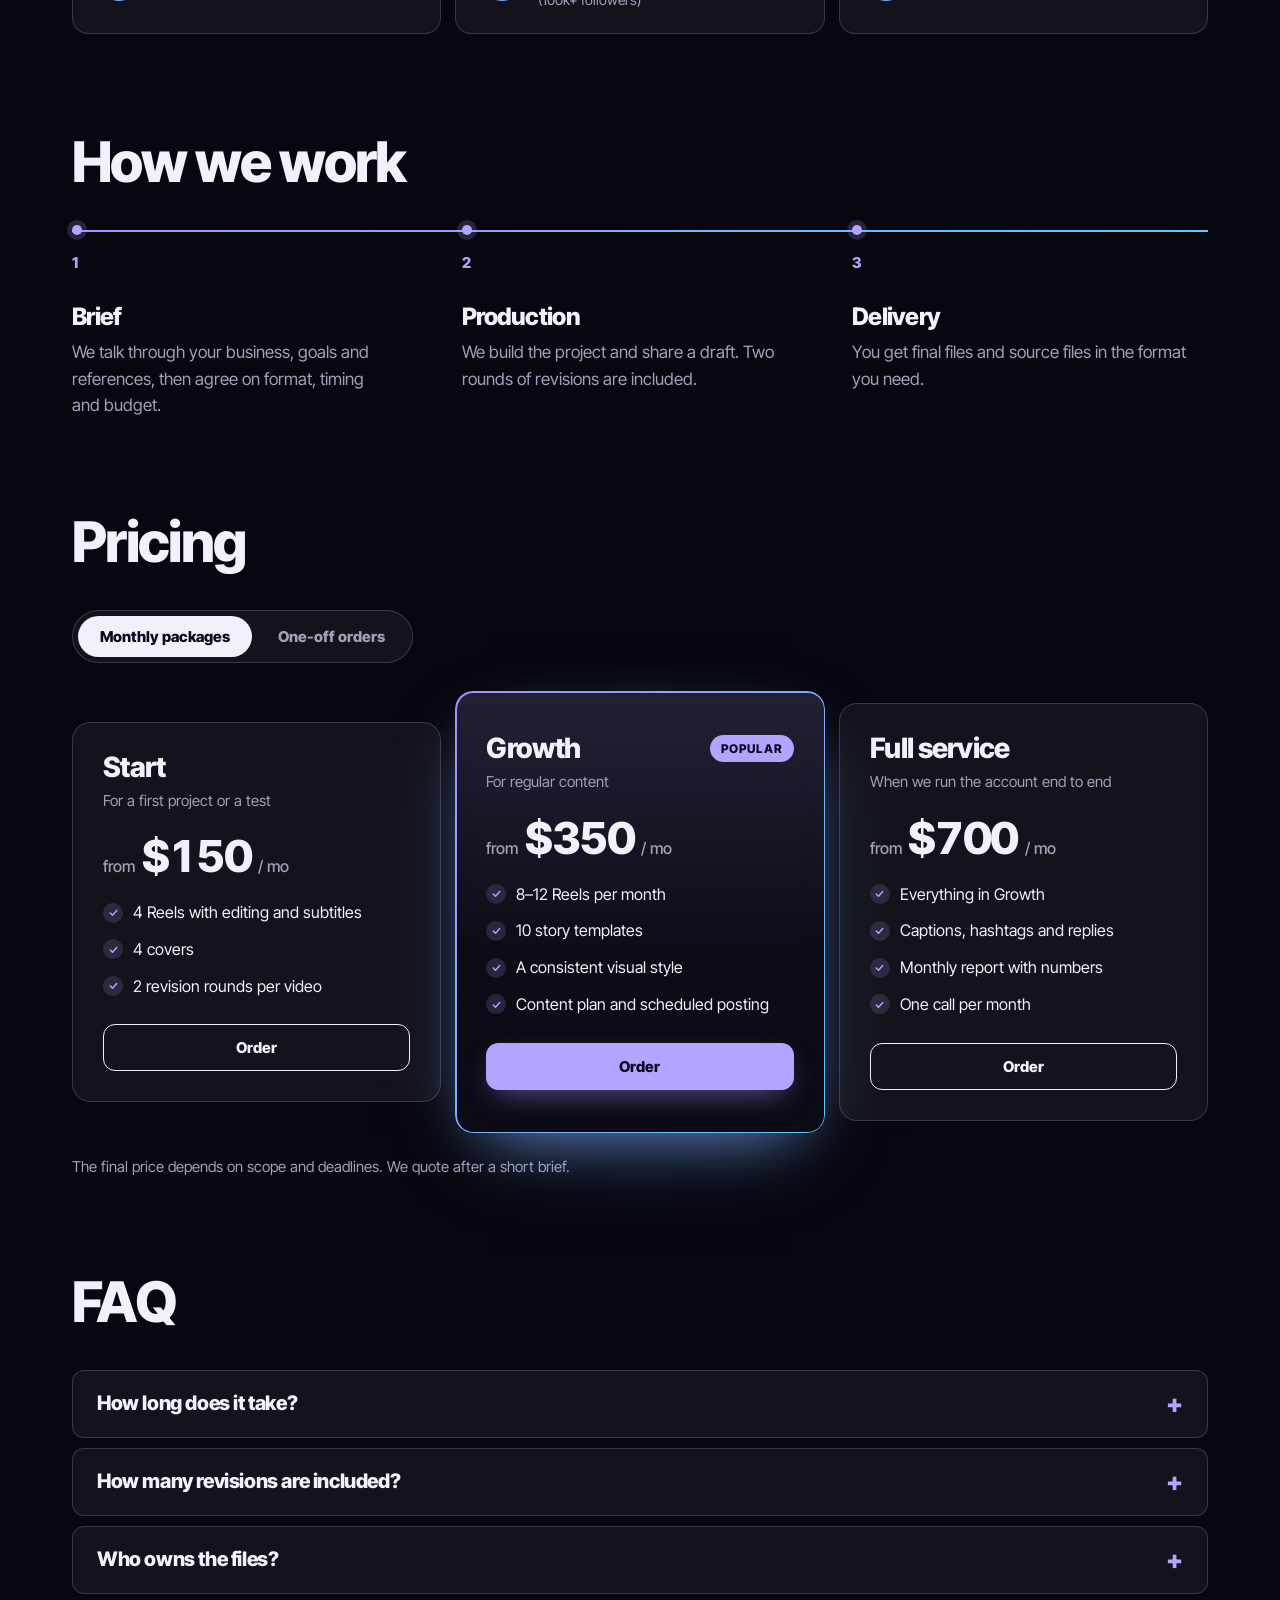
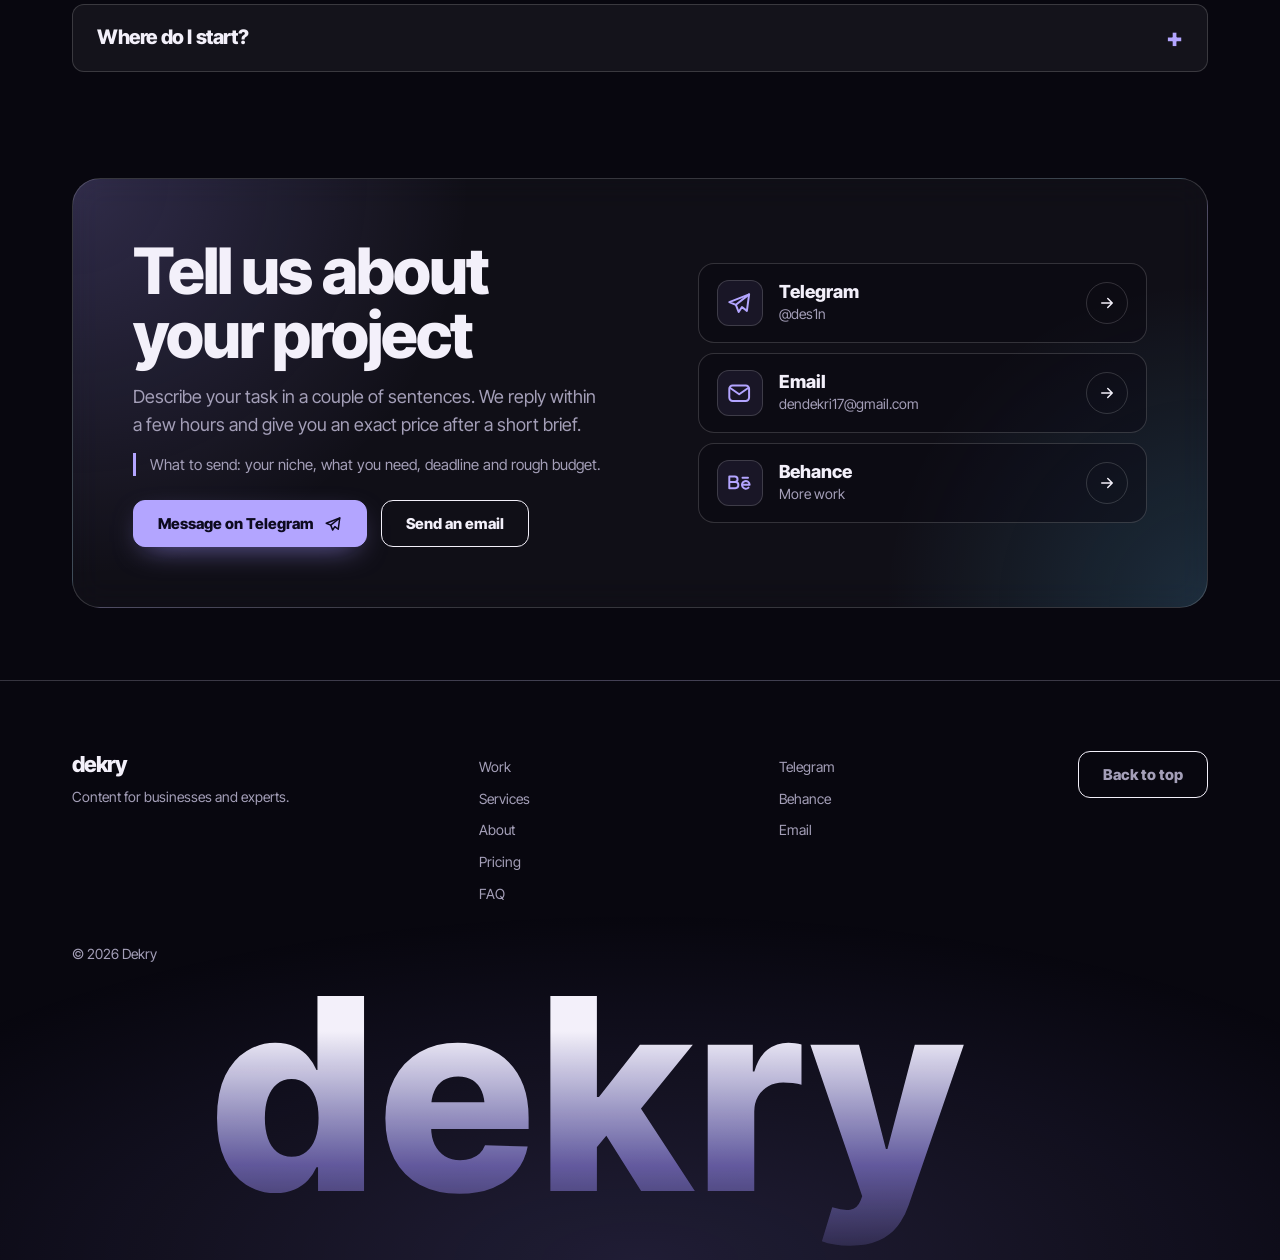
==== commit 97cc991f: "Финальное «dekry» без слипания и обрезки, отзывы: целые карточки и выровненные авторы Co-authored-by" ====
--- a/index.html
+++ b/index.html
@@ -168,11 +168,15 @@
 /* ---- reviews wall ---- */
 .rh{display:flex;justify-content:space-between;align-items:flex-end;gap:20px;margin-bottom:40px}.rh h2{margin:0}
 .ar{display:flex;gap:8px}.ar button{width:48px;height:48px;border-radius:50%;border:1.5px solid var(--ln);background:var(--gl);color:var(--tx);font:800 20px var(--f);cursor:pointer;transition:border-color .2s,color .2s}@media(hover:hover){.ar button:hover{border-color:var(--ac);color:var(--ac)}}
-.rw{display:flex;gap:14px;overflow-x:auto;scroll-snap-type:x mandatory;scrollbar-width:none;padding-bottom:4px}.rw::-webkit-scrollbar{display:none}
-.rc{flex:0 0 min(380px,84%);scroll-snap-align:start;display:flex;flex-direction:column;margin:0;padding:24px;background:var(--gl);-webkit-backdrop-filter:blur(14px);backdrop-filter:blur(14px);border:1.5px solid var(--ln);border-radius:16px}
+/* Карточки целиком: 3 / 2 / 1 в ряд, без обрезанной справа; разделители и авторы на одной высоте (subgrid) */
+.rw{--rn:3;--rg:14px;display:flex;gap:var(--rg);overflow-x:auto;scroll-snap-type:x mandatory;scrollbar-width:none;padding-bottom:4px}.rw::-webkit-scrollbar{display:none}
+.rc{flex:0 0 calc((100% - (var(--rn) - 1) * var(--rg)) / var(--rn));min-width:0;scroll-snap-align:start;display:flex;flex-direction:column;margin:0;padding:24px;background:var(--gl);-webkit-backdrop-filter:blur(14px);backdrop-filter:blur(14px);border:1.5px solid var(--ln);border-radius:16px}
 .rs{display:flex;gap:3px;color:var(--ac)}
 .rc q{display:block;quotes:none;font:500 18px/1.45 var(--f);letter-spacing:-.01em;margin:16px 0 0}
 .rc q{margin-bottom:22px}.rc .by{margin-top:auto;padding-top:18px;border-top:1.5px solid var(--ln)}
+@supports (grid-template-rows:subgrid){.rw{display:grid;grid-auto-flow:column;grid-template-rows:auto auto auto;grid-auto-columns:calc((100% - (var(--rn) - 1) * var(--rg)) / var(--rn));column-gap:var(--rg);row-gap:0}.rc{grid-row:span 3;display:grid;grid-template-rows:subgrid;row-gap:0}.rc .by{margin-top:0}}
+@media(max-width:900px){.rw{--rn:2}}
+@media(max-width:620px){.rw{--rn:1}}
 .rc .by p{font-size:14px;line-height:1.4;color:var(--mut)}.rc .by b{color:var(--tx);font-size:15px}
 /* ---- pricing cards + tabs ---- */
 .tabs{display:inline-flex;gap:4px;padding:5px;border:1.5px solid var(--ln);border-radius:999px;background:var(--gl);margin-bottom:28px}
@@ -315,7 +319,8 @@
 @media(prefers-reduced-motion:reduce){.tabs.js.rd::before,summary::after{transition:none}}
 /* Финал: крупное «dekry» */
 footer{background:radial-gradient(70% 60% at 50% 100%,rgba(161,147,255,.16),transparent)}
-.fin{font:800 clamp(92px,25.5vw,300px)/1 var(--f);letter-spacing:-.055em;text-align:center;margin:clamp(20px,4vw,48px) 0 -.06em;background:linear-gradient(180deg,var(--tx) 22%,rgba(161,147,255,.45) 62%,transparent 98%);-webkit-background-clip:text;background-clip:text;color:transparent;user-select:none;white-space:nowrap}
+/* line-height срезает верхний интерлиньяж (меньше зазор после ©), padding-bottom оставляет место хвосту «y» под background-clip:text */
+.fin{font:800 clamp(84px,23vw,268px)/.84 var(--f);letter-spacing:.02em;text-align:center;margin:clamp(4px,1.5vw,16px) 0 -40px;padding-bottom:.2em;background:linear-gradient(180deg,var(--tx) 18%,color-mix(in srgb,var(--c1) 55%,transparent) 66%,color-mix(in srgb,var(--c1) 10%,transparent) 100%);-webkit-background-clip:text;background-clip:text;color:transparent;user-select:none;white-space:nowrap}
 </style>
 </head>
 <body>
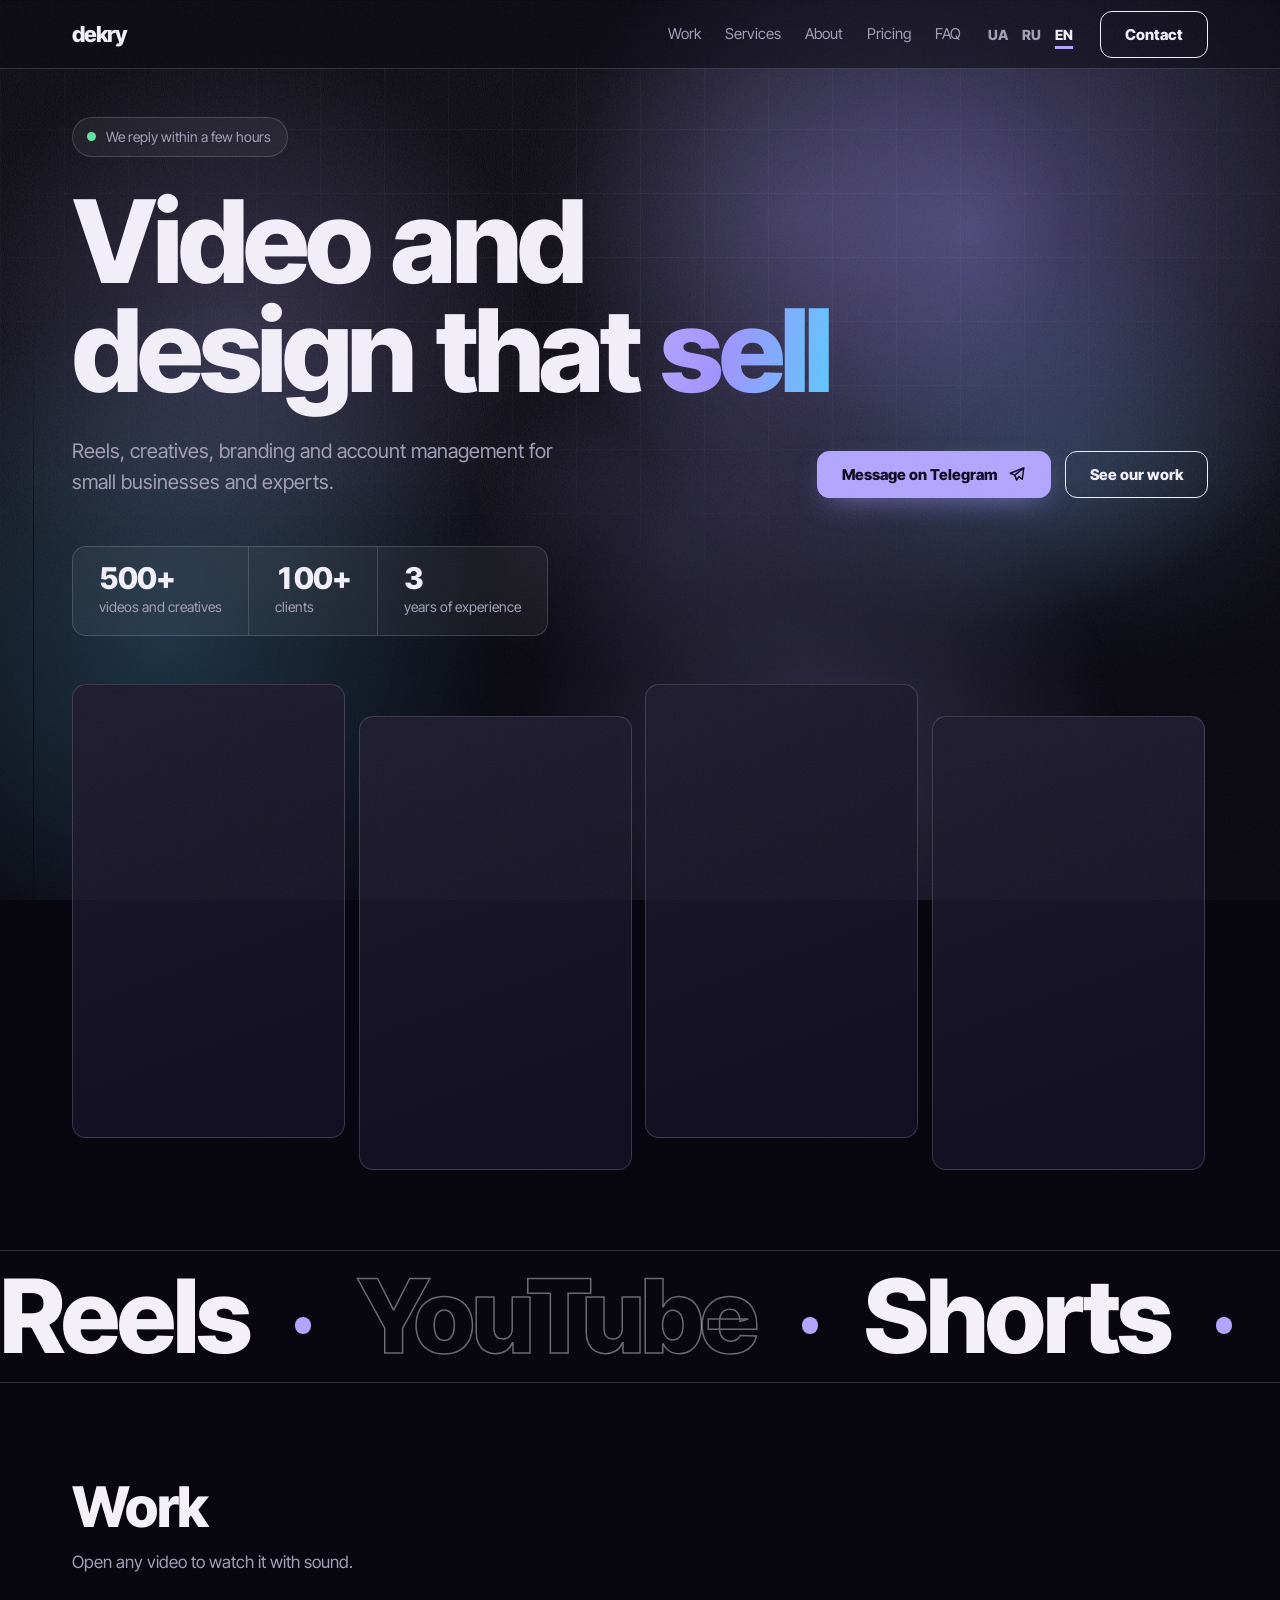
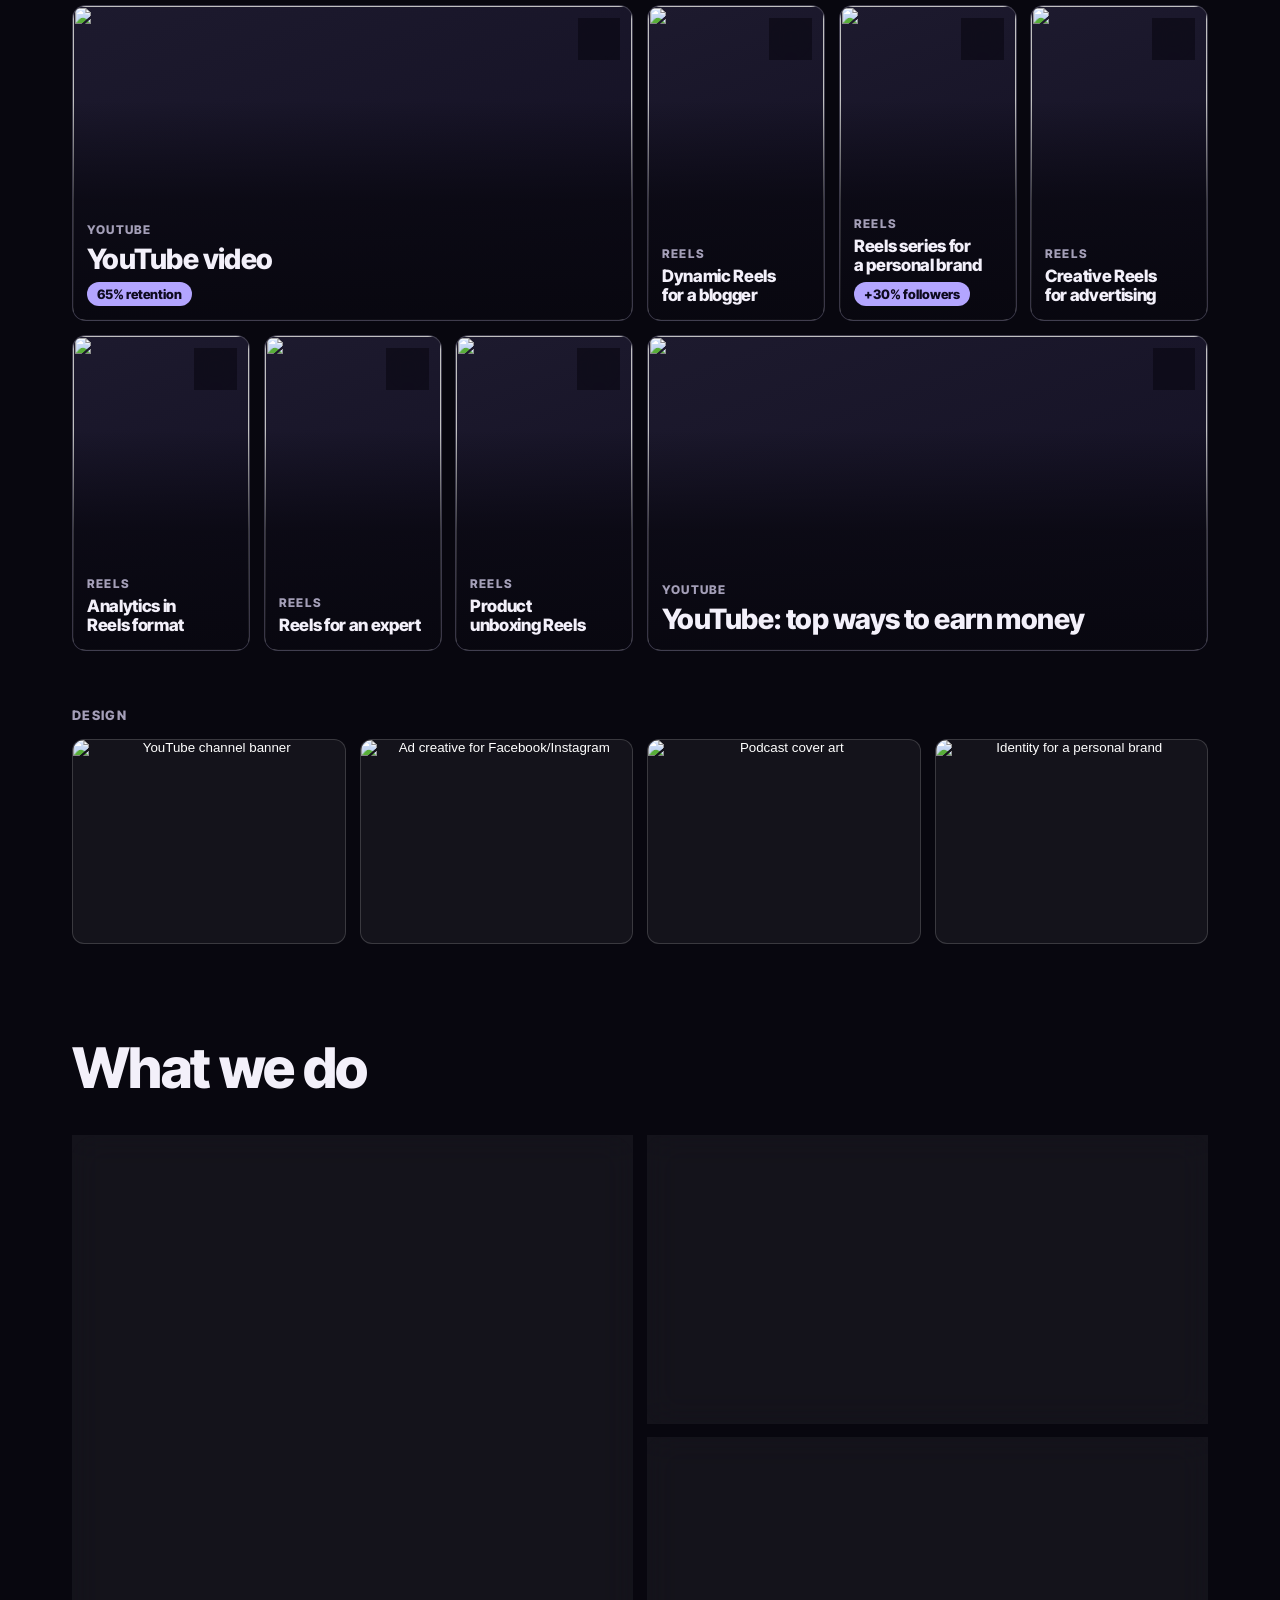
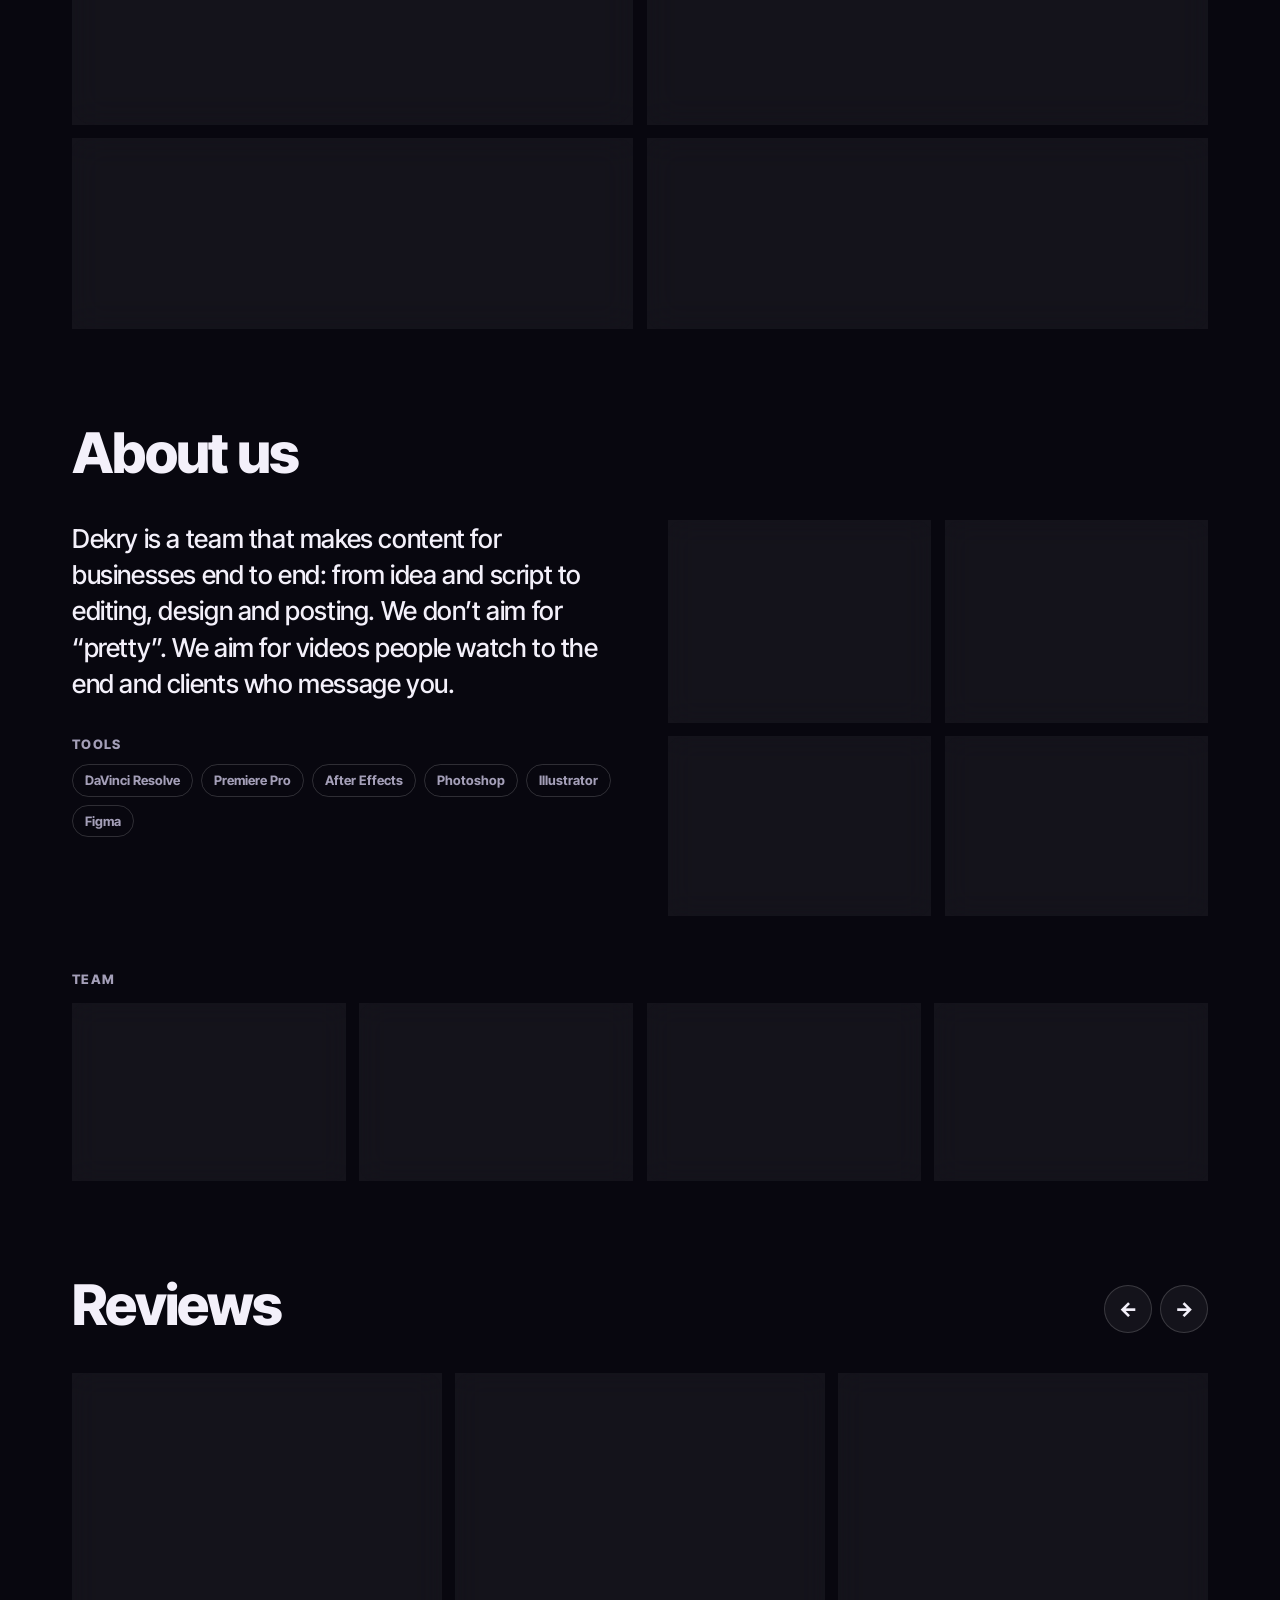
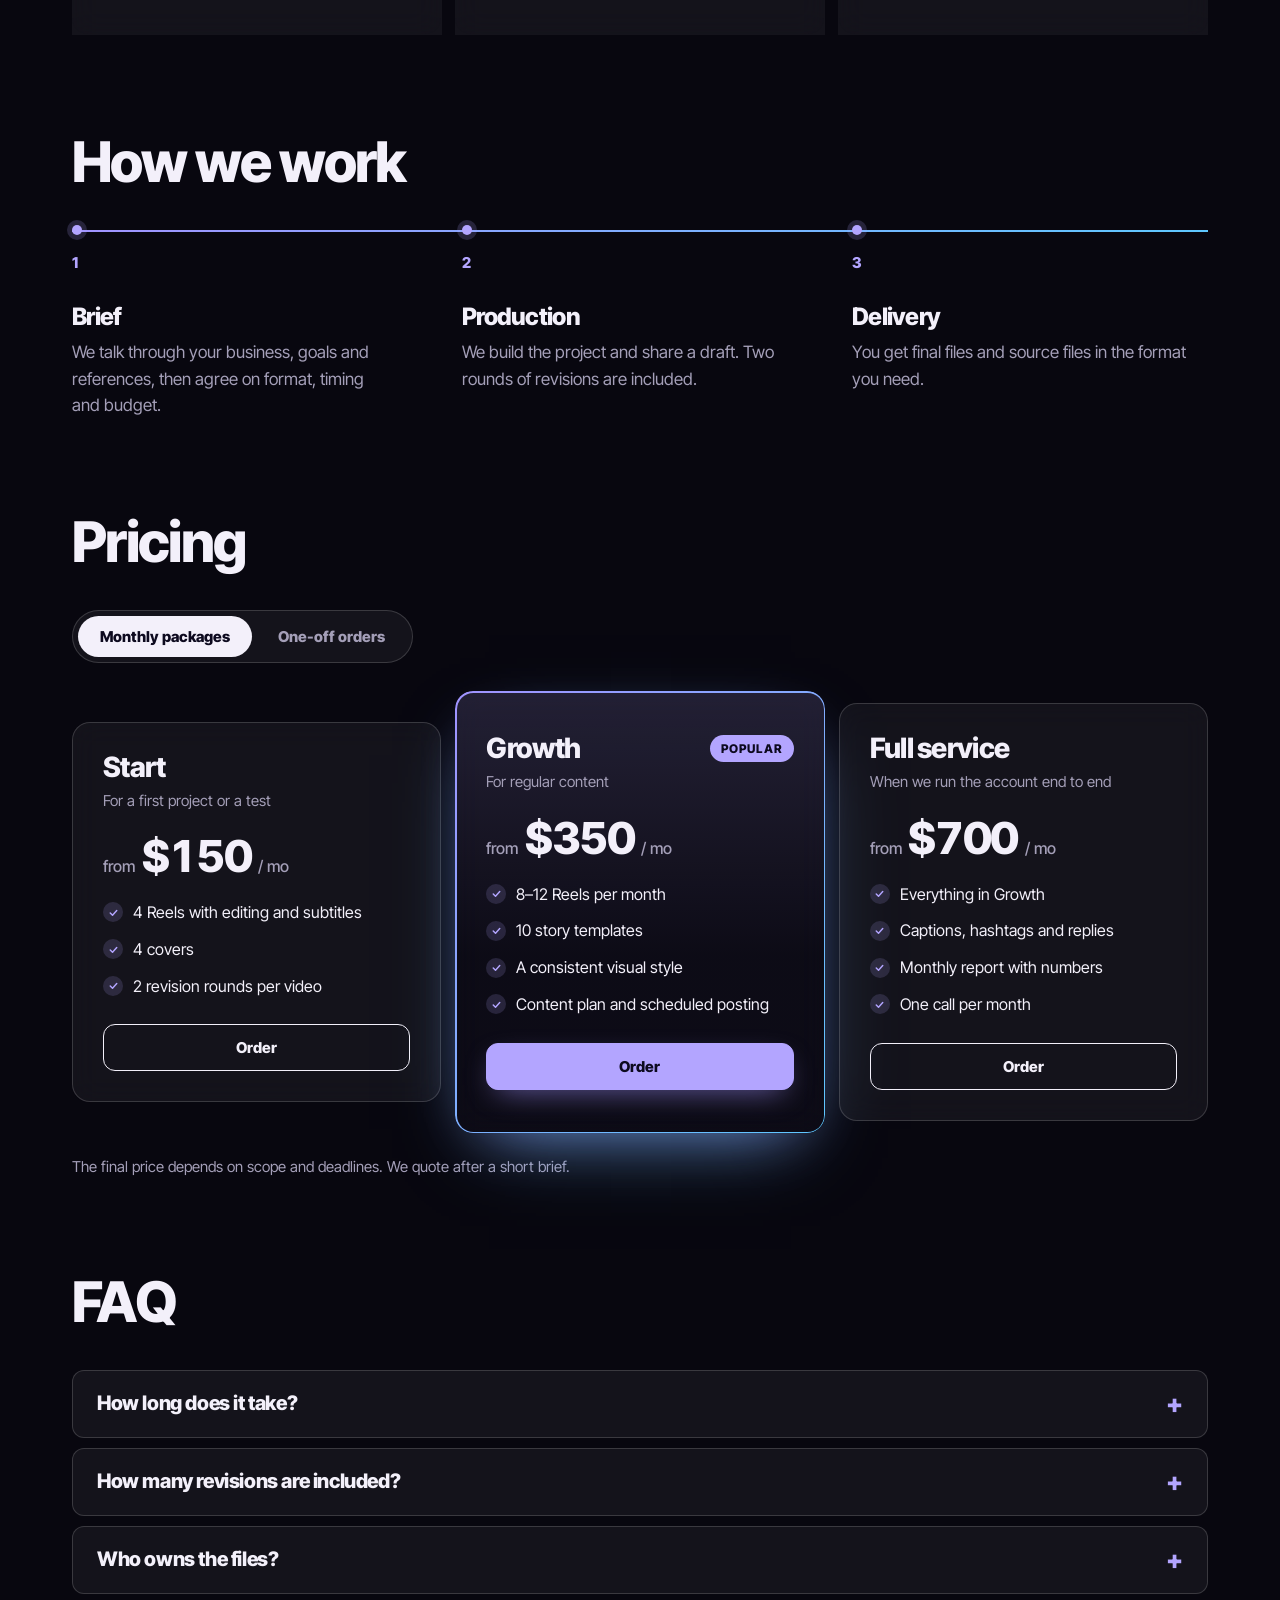
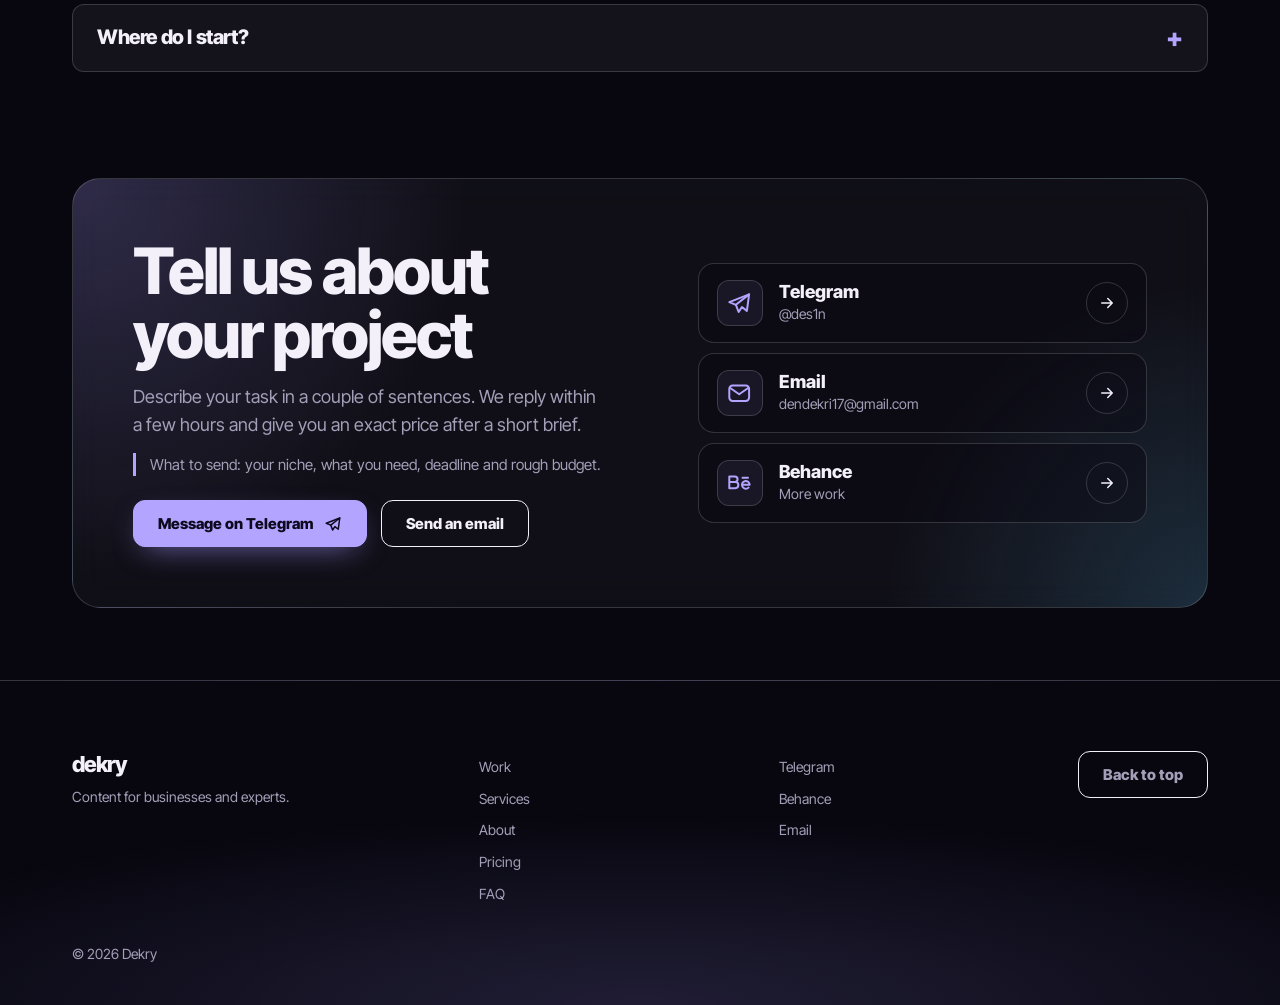
==== commit 0b5482fb: "Убрано крупное «dekry» в конце страницы Co-authored-by: densin1 <206606376+densin1@users.noreply.git" ====
--- a/index.html
+++ b/index.html
@@ -317,10 +317,8 @@
 .mt span:nth-child(odd){color:var(--tx);-webkit-text-stroke:0}
 @media(hover:hover){.mt span:hover{background:var(--gt);-webkit-background-clip:text;background-clip:text;color:transparent;-webkit-text-stroke:0}}
 @media(prefers-reduced-motion:reduce){.tabs.js.rd::before,summary::after{transition:none}}
-/* Финал: крупное «dekry» */
+/* Финал: свечение под футером */
 footer{background:radial-gradient(70% 60% at 50% 100%,rgba(161,147,255,.16),transparent)}
-/* line-height срезает верхний интерлиньяж (меньше зазор после ©), padding-bottom оставляет место хвосту «y» под background-clip:text */
-.fin{font:800 clamp(84px,23vw,268px)/.84 var(--f);letter-spacing:.02em;text-align:center;margin:clamp(4px,1.5vw,16px) 0 -40px;padding-bottom:.2em;background:linear-gradient(180deg,var(--tx) 18%,color-mix(in srgb,var(--c1) 55%,transparent) 66%,color-mix(in srgb,var(--c1) 10%,transparent) 100%);-webkit-background-clip:text;background-clip:text;color:transparent;user-select:none;white-space:nowrap}
 </style>
 </head>
 <body>
@@ -403,8 +401,7 @@
 <nav><a href="#work" data-t="n2">Роботи</a><a href="#services" data-t="n1">Послуги</a><a href="#about" data-t="n5">Про нас</a><a href="#pricing" data-t="n3">Ціни</a><a href="#faq" data-t="n4">FAQ</a></nav>
 <nav><a href="https://t.me/des1n">Telegram</a><a href="https://www.behance.net/5db91123">Behance</a><a href="mailto:dendekri17@gmail.com">Email</a></nav>
 <a class="btn up" href="#top" data-t="up">Нагору</a></div>
-<div class="w cp">© <span id="yr">2026</span> Dekry</div>
-<div class="w fin" aria-hidden="true">dekry</div></footer>
+<div class="w cp">© <span id="yr">2026</span> Dekry</div></footer>
 <dialog id="lb"><button type="button" class="vx" data-a="cl" aria-label="Закрити">×</button><img alt=""></dialog>
 <dialog id="vd" class="vd" aria-labelledby="vdT"><div class="vb">
 <button type="button" class="vx" data-a="cl" aria-label="Закрити">×</button>
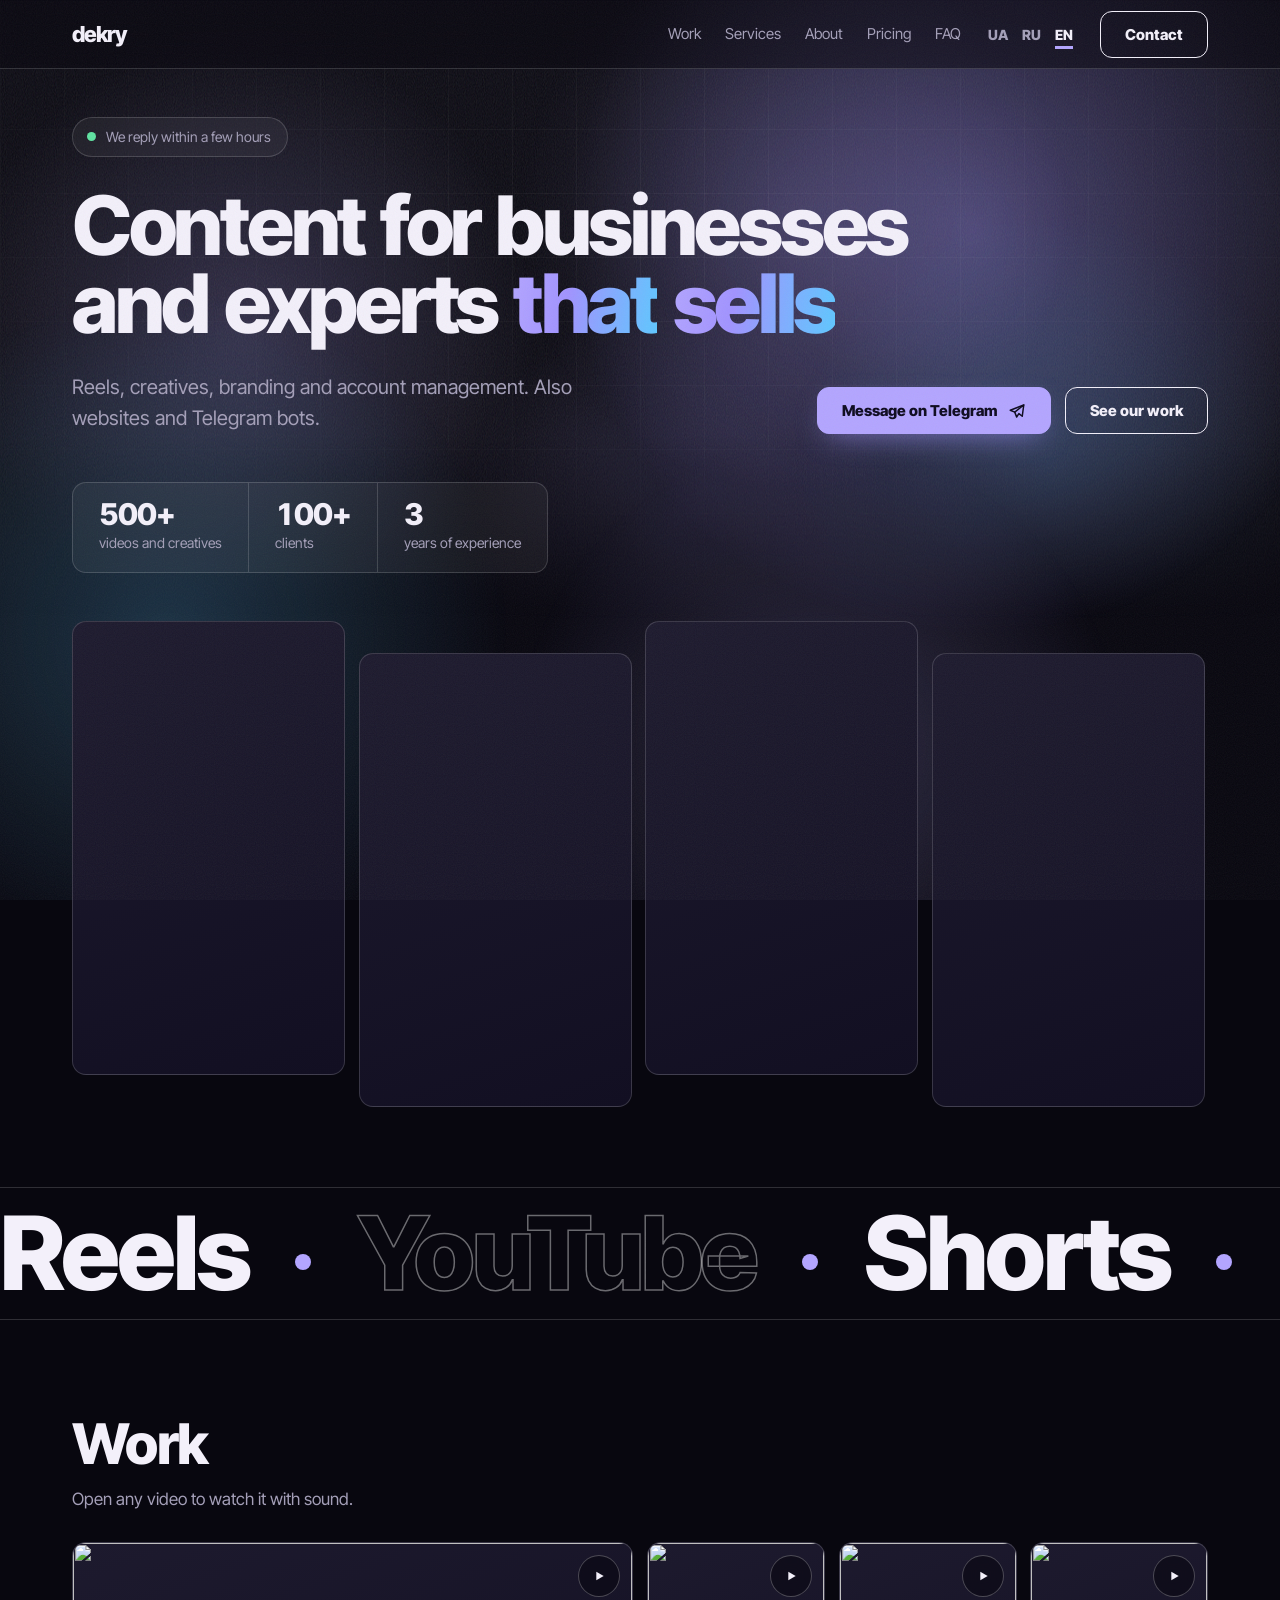
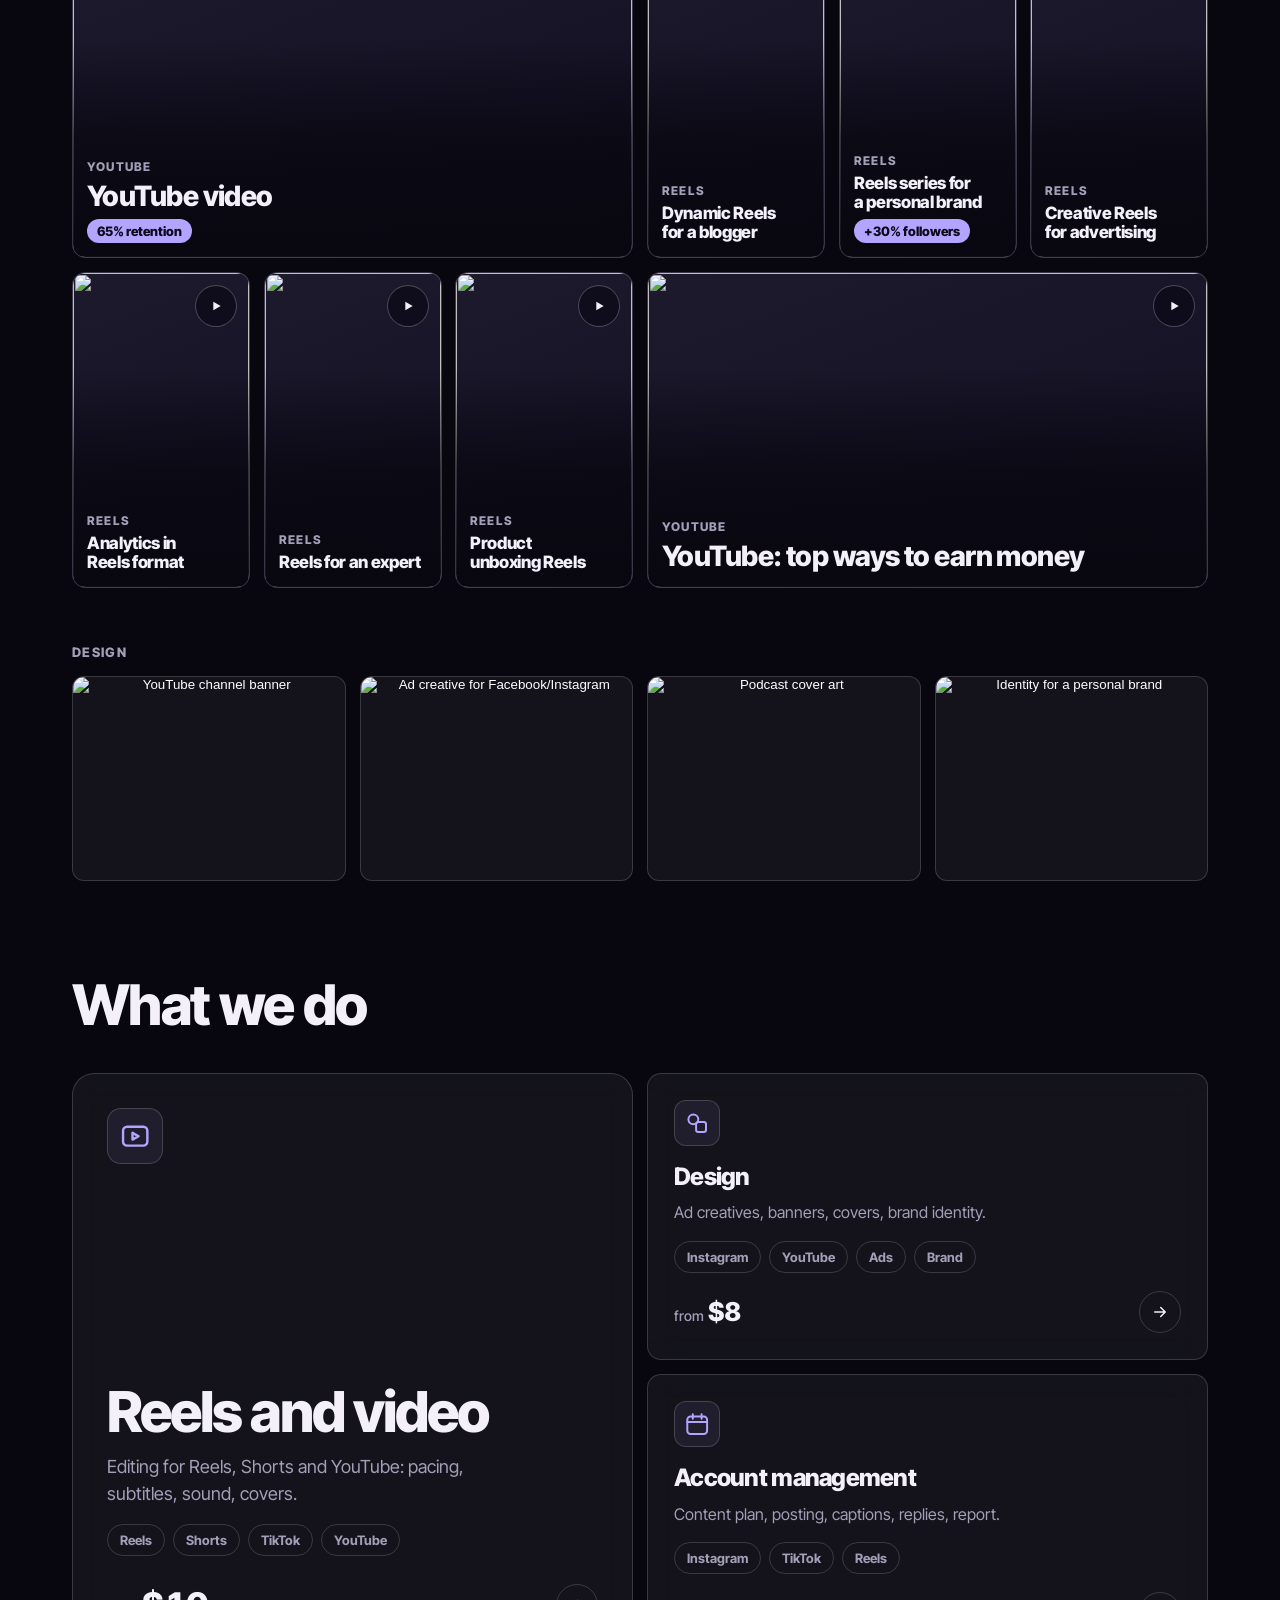
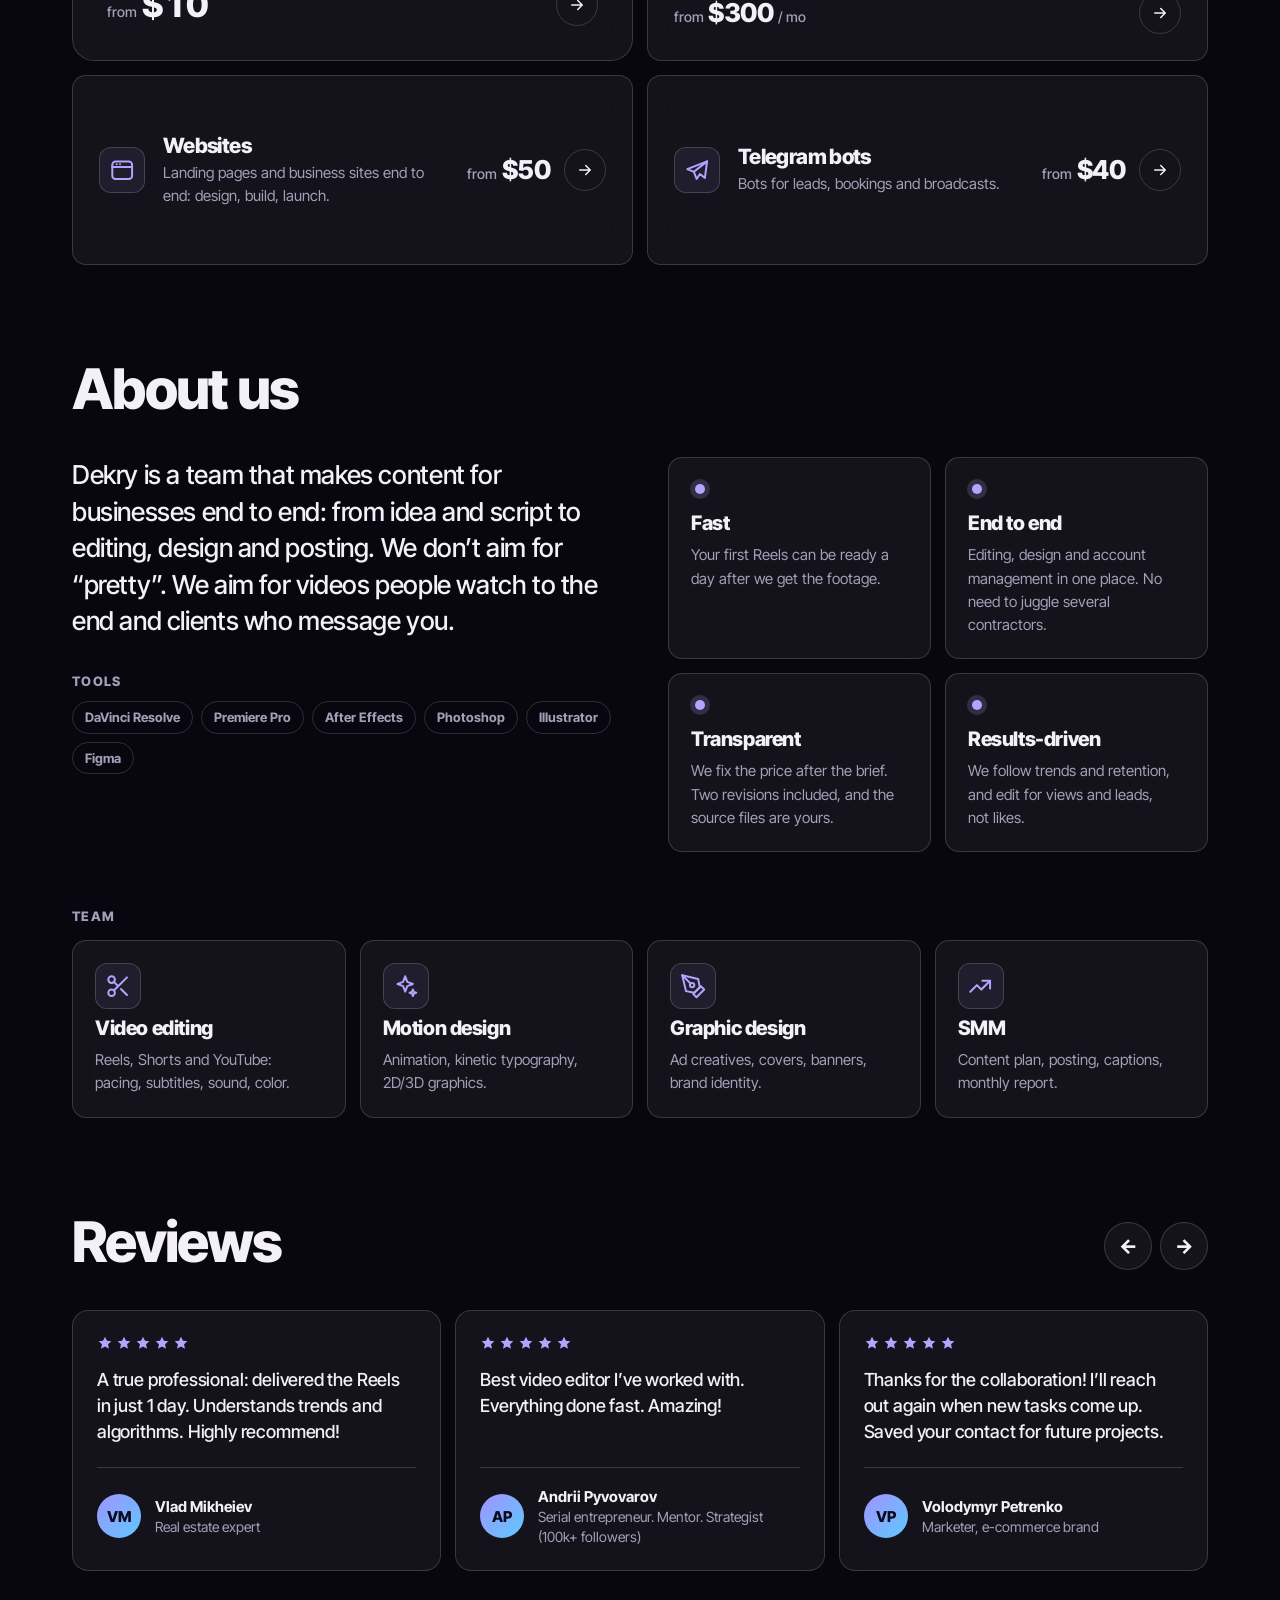
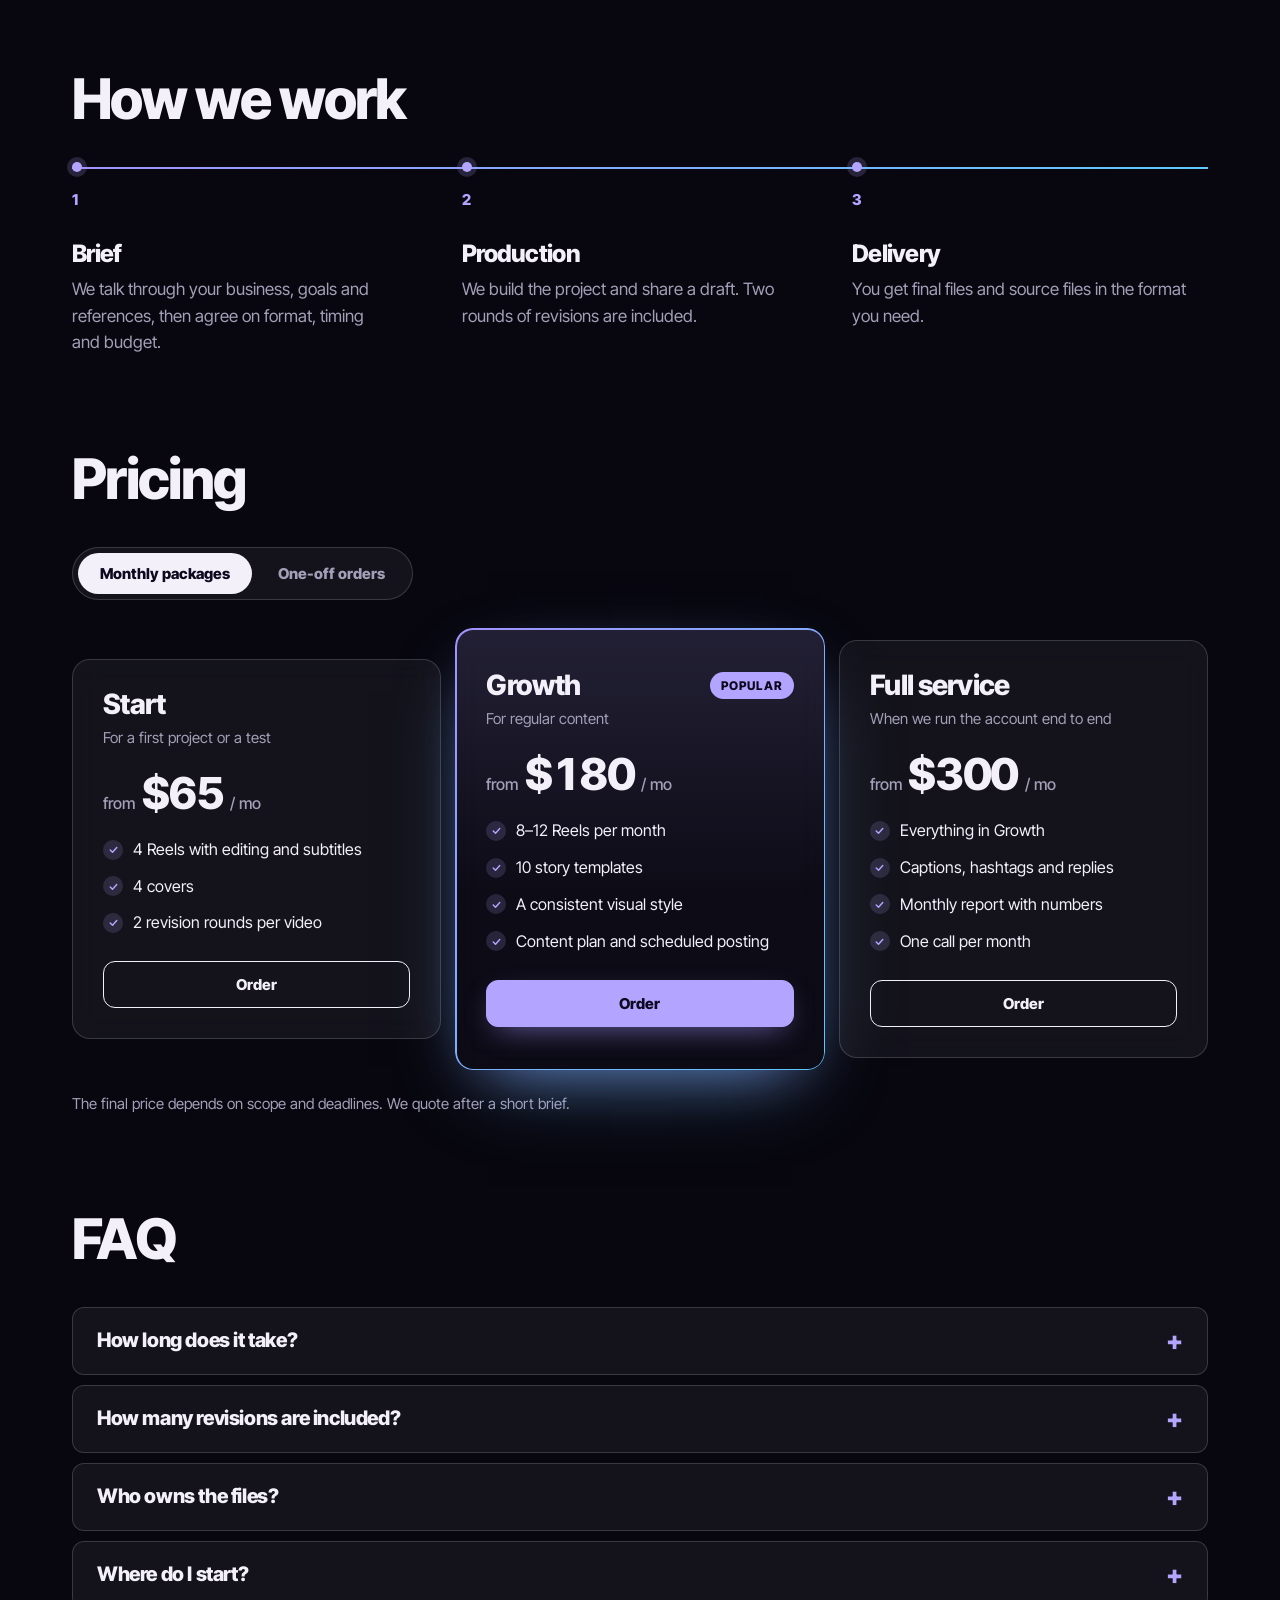
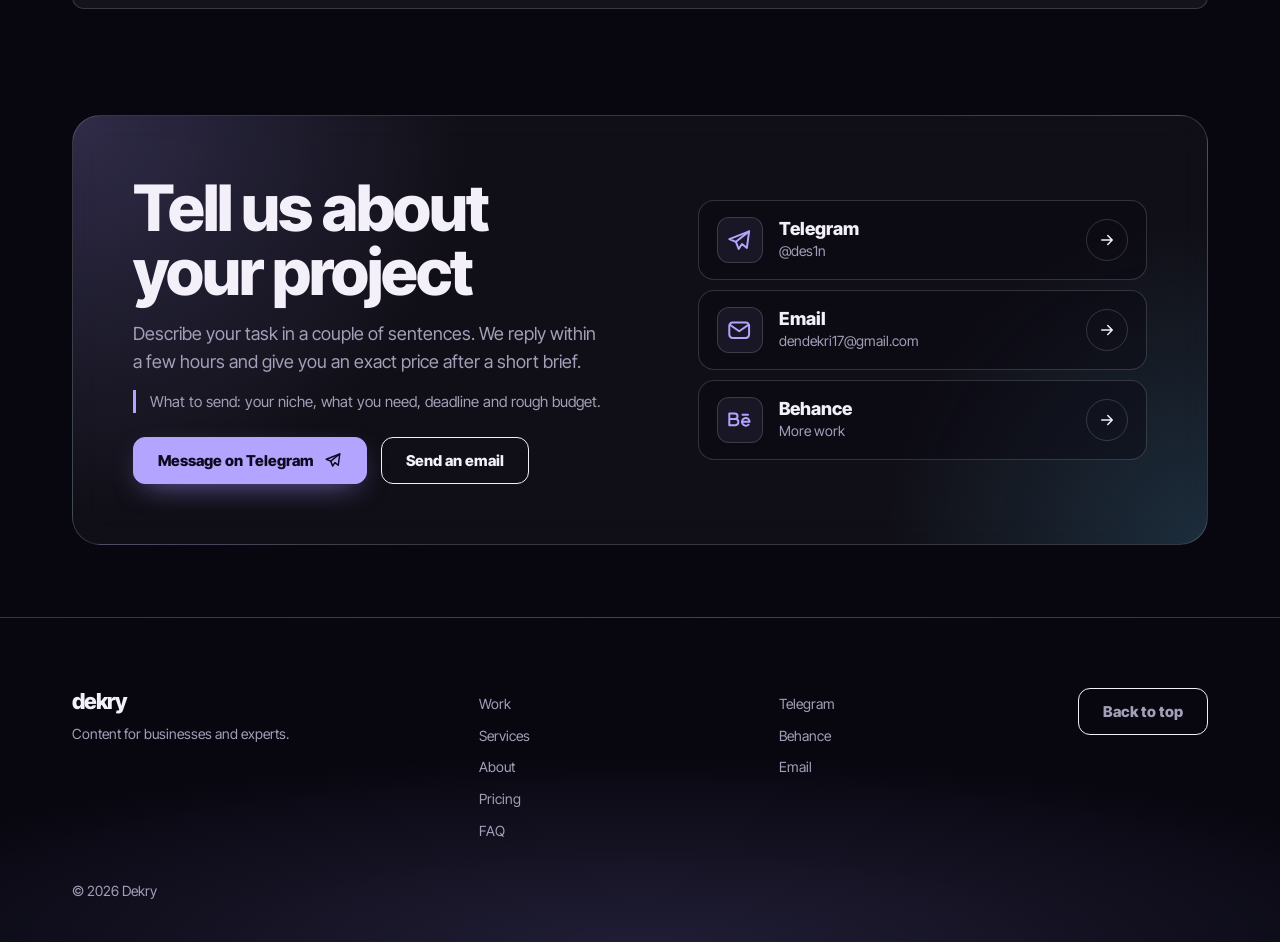
==== commit f6772405: "Обновлены тексты, SEO и цены для UA, RU и EN Co-authored-by: densin1 <206606376+densin1@users.norepl" ====
--- a/index.html
+++ b/index.html
@@ -2,17 +2,18 @@
 <html lang="uk"><head>
 <meta charset="utf-8">
 <meta name="viewport" content="width=device-width, initial-scale=1, viewport-fit=cover">
-<title>Dekry | Відео і дизайн, що продають</title>
-<meta name="description" content="Dekry: Reels, дизайн і ведення акаунта для малого бізнесу та експертів.">
+<title>Dekry | Контент для бізнесу й експертів, що продає</title>
+<meta name="twitter:title" content="Dekry | Контент для бізнесу й експертів, що продає">
+<meta name="description" content="Dekry: Reels, дизайн, сайти, Telegram-боти та ведення акаунта для бізнесу й експертів.">
 <meta name="robots" content="index,follow,max-image-preview:large">
 <meta name="theme-color" content="#08070f">
 <link rel="canonical" href="https://dekry.cc/">
 <link rel="preconnect" href="https://cdn.dekry.cc" crossorigin="">
-<meta property="og:type" content="website"><meta property="og:url" content="https://dekry.cc/"><meta property="og:title" content="Dekry | Відео і дизайн, що продають"><meta property="og:description" content="Dekry: Reels, дизайн і ведення акаунта для малого бізнесу та експертів."><meta property="og:locale" content="uk_UA"><meta name="twitter:card" content="summary_large_image"><meta property="og:image" content="https://cdn.dekry.cc/img/hero-poster.png">
+<meta property="og:type" content="website"><meta property="og:url" content="https://dekry.cc/"><meta property="og:title" content="Dekry | Контент для бізнесу й експертів, що продає"><meta property="og:description" content="Dekry: Reels, дизайн, сайти, Telegram-боти та ведення акаунта для бізнесу й експертів."><meta property="og:locale" content="uk_UA"><meta name="twitter:card" content="summary_large_image"><meta property="og:image" content="https://cdn.dekry.cc/img/hero-poster.png">
 <link rel="icon" href="https://cdn.dekry.cc/img/favicon.png">
 <link rel="preconnect" href="https://fonts.googleapis.com"><link rel="preconnect" href="https://fonts.gstatic.com" crossorigin="">
 <link href="https://fonts.googleapis.com/css2?family=Inter+Tight:wght@400;500;700;800&amp;display=swap" rel="stylesheet">
-<script type="application/ld+json">{"@context":"https://schema.org","@type":"ProfessionalService","name":"Dekry","url":"https://dekry.cc/","description":"Reels, design and account management for small businesses and experts.","email":"dendekri17@gmail.com","priceRange":"$8-$700","sameAs":["https://t.me/des1n","https://www.behance.net/5db91123"]}</script>
+<script type="application/ld+json">{"@context":"https://schema.org","@type":"ProfessionalService","name":"Dekry","url":"https://dekry.cc/","description":"Reels, design, websites, Telegram bots and account management for businesses and experts.","email":"dendekri17@gmail.com","priceRange":"$8-$300","sameAs":["https://t.me/des1n","https://www.behance.net/5db91123"]}</script>
 <style>
 :root{--bg:#08070f;--ink:#0d0a1f;--ok:#5fe3a1;--tx:#f3f0fa;--mut:#a49fb8;--ln:rgba(255,255,255,.16);--gl:rgba(255,255,255,.05);--ac:#b3a5ff;--c1:#a193ff;--c2:#5ec8ff;--g:linear-gradient(135deg,var(--c1),var(--c2));--grid:rgba(255,255,255,.04);--sh:rgba(255,255,255,.5);--gt:linear-gradient(100deg,var(--ac),var(--c1) 38%,var(--c2));--e:cubic-bezier(.2,.7,.2,1);--d1:.2s;--d2:.45s;--d3:.9s;--d4:1.6s;--s1:clamp(18px,2.6vw,30px);--s2:clamp(28px,4vw,48px);--f:'Inter Tight','Segoe UI',Arial,sans-serif}
 *{box-sizing:border-box;margin:0}
@@ -32,7 +33,7 @@
 .nv{display:flex;gap:24px}.nv a{text-decoration:none;color:var(--mut);font-size:15px}@media(hover:hover){.nv a:hover{color:var(--tx)}}
 .lang button{background:none;border:0;color:var(--mut);font:800 14px var(--f);padding:6px 7px;cursor:pointer}
 .lang button[aria-current]{color:var(--tx);text-decoration:underline;text-decoration-color:var(--ac);text-underline-offset:6px;text-decoration-thickness:3px}
-h1{font:800 clamp(40px,9vw,128px)/.95 var(--f);letter-spacing:-.04em;margin:var(--s2) 0 var(--s1)}
+.hero h1{font:800 clamp(20px,6.5vw,82px)/.95 var(--f);letter-spacing:-.04em;margin:var(--s2) 0 var(--s1)}
 /* Первый экран — одна последовательность: фон проявляется (d4), чип → слова заголовка (шаг 120ms) → текст и кнопки → цифры, всё на одной кривой --e и длительности --d3 */
 .hr{display:flex;justify-content:space-between;align-items:flex-end;gap:var(--s1);flex-wrap:wrap;animation:up var(--d3) .62s var(--e) both}
 .sub{max-width:520px;font-size:20px;color:var(--mut)}
@@ -338,9 +339,9 @@
 <div class="hero"><div class="hbg" aria-hidden="true"><i></i><i></i><i></i></div>
 <div class="w">
 <div class="chip"><i></i><span data-t="chip">Відповідаємо протягом кількох годин</span></div>
-<h1 data-t="h1" aria-label="Відео і дизайн, що продають"><span class="w2" aria-hidden="true"><span style="animation-delay:80ms">Відео</span></span> <span class="w2" aria-hidden="true"><span style="animation-delay:200ms">і</span></span> <span class="w2" aria-hidden="true"><span style="animation-delay:320ms">дизайн,</span></span> <span class="w2" aria-hidden="true"><span style="animation-delay:440ms">що</span></span> <span class="w2" aria-hidden="true"><span class="gr" style="animation-delay:560ms">продають</span></span></h1>
+<h1 data-t="h1" aria-label="Контент для бізнесу й експертів, що продає"><span class="w2" aria-hidden="true"><span style="animation-delay:80ms">Контент</span></span> <span class="w2" aria-hidden="true"><span style="animation-delay:200ms">для</span></span> <span class="w2" aria-hidden="true"><span style="animation-delay:320ms">бізнесу</span></span> <span class="w2" aria-hidden="true"><span style="animation-delay:440ms">й</span></span> <span class="w2" aria-hidden="true"><span style="animation-delay:560ms">експертів,</span></span> <span class="w2" aria-hidden="true"><span class="gr" style="animation-delay:680ms">що</span></span> <span class="w2" aria-hidden="true"><span class="gr" style="animation-delay:800ms">продає</span></span></h1>
 <div class="hr">
-<p class="sub" data-t="sub">Reels, креативи, брендинг і ведення акаунта для малого бізнесу та експертів.</p>
+<p class="sub" data-t="sub">Reels, креативи, брендинг і ведення акаунта. Також сайти та Telegram-боти.</p>
 <div class="hc"><div class="cta"><a class="btn p tg" href="#contact"><span data-t="c1">Написати в Telegram</span><svg class="tgi" viewBox="0 0 24 24" width="18" height="18" fill="none" stroke="currentColor" stroke-width="2" stroke-linecap="round" stroke-linejoin="round" aria-hidden="true"><path d="M21 4L3 11l6 2.5L11.5 20l3-4.5L19 19z"/><path d="M9 13.5L21 4"/></svg></a><a class="btn" href="#work" data-t="c2">Дивитися роботи</a></div></div>
 </div>
 <div class="st" id="st"><div><b data-n="500" data-s="+">500+</b><span>відео та креативів</span></div><div><b data-n="100" data-s="+">100+</b><span>клієнтів</span></div><div><b data-n="3" data-s="">3</b><span>роки досвіду</span></div></div>
@@ -365,7 +366,7 @@
 </div></section>
 
 <section id="services" style="padding-top:0"><div class="w"><h2 data-t="sT">Що ми робимо</h2>
-<div class="bn" id="bn"><a class="tl lg" href="https://t.me/des1n"><span class="ic"><svg viewBox="0 0 24 24" fill="none" stroke="currentColor" stroke-width="1.8" stroke-linecap="round" stroke-linejoin="round"><rect x="3" y="5" width="18" height="14" rx="3"></rect><path d="M10 9.5v5l4.5-2.5z"></path></svg></span><h3>Reels і відео</h3><p>Монтаж Reels, Shorts і YouTube: ритм, субтитри, звук, обкладинки.</p><span class="cs"><span>Reels</span><span>Shorts</span><span>TikTok</span><span>YouTube</span></span><span class="pr">від $10</span></a><a class="tl wd" href="https://t.me/des1n"><span class="ic"><svg viewBox="0 0 24 24" fill="none" stroke="currentColor" stroke-width="1.8" stroke-linecap="round" stroke-linejoin="round"><circle cx="8.5" cy="8.5" r="4.5"></circle><rect x="11" y="11" width="9" height="9" rx="2"></rect></svg></span><h3>Дизайн</h3><p>Креативи для реклами, банери, обкладинки, фірмовий стиль.</p><span class="cs"><span>Instagram</span><span>YouTube</span><span>Ads</span><span>Brand</span></span><span class="pr">від $8</span></a><a class="tl wd" href="https://t.me/des1n"><span class="ic"><svg viewBox="0 0 24 24" fill="none" stroke="currentColor" stroke-width="1.8" stroke-linecap="round" stroke-linejoin="round"><rect x="3" y="5" width="18" height="16" rx="3"></rect><path d="M3 10h18M8 3v4M16 3v4"></path></svg></span><h3>Ведення акаунта</h3><p>Контент-план, публікації, підписи, відповіді, звіт.</p><span class="cs"><span>Instagram</span><span>TikTok</span><span>Reels</span></span><span class="pr">від $700 / міс</span></a></div>
+<div class="bn" id="bn"><a class="tl lg" href="https://t.me/des1n"><span class="ic"><svg viewBox="0 0 24 24" fill="none" stroke="currentColor" stroke-width="1.8" stroke-linecap="round" stroke-linejoin="round"><rect x="3" y="5" width="18" height="14" rx="3"></rect><path d="M10 9.5v5l4.5-2.5z"></path></svg></span><h3>Reels і відео</h3><p>Монтаж Reels, Shorts і YouTube: ритм, субтитри, звук, обкладинки.</p><span class="cs"><span>Reels</span><span>Shorts</span><span>TikTok</span><span>YouTube</span></span><span class="pr">від $10</span></a><a class="tl wd" href="https://t.me/des1n"><span class="ic"><svg viewBox="0 0 24 24" fill="none" stroke="currentColor" stroke-width="1.8" stroke-linecap="round" stroke-linejoin="round"><circle cx="8.5" cy="8.5" r="4.5"></circle><rect x="11" y="11" width="9" height="9" rx="2"></rect></svg></span><h3>Дизайн</h3><p>Креативи для реклами, банери, обкладинки, фірмовий стиль.</p><span class="cs"><span>Instagram</span><span>YouTube</span><span>Ads</span><span>Brand</span></span><span class="pr">від $8</span></a><a class="tl wd" href="https://t.me/des1n"><span class="ic"><svg viewBox="0 0 24 24" fill="none" stroke="currentColor" stroke-width="1.8" stroke-linecap="round" stroke-linejoin="round"><rect x="3" y="5" width="18" height="16" rx="3"></rect><path d="M3 10h18M8 3v4M16 3v4"></path></svg></span><h3>Ведення акаунта</h3><p>Контент-план, публікації, підписи, відповіді, звіт.</p><span class="cs"><span>Instagram</span><span>TikTok</span><span>Reels</span></span><span class="pr">від $300 / міс</span></a></div>
 </div></section>
 
 <section id="about" style="padding-top:0"><div class="w"><h2 data-t="aT">Про нас</h2>
@@ -380,7 +381,7 @@
 
 <section id="pricing" style="padding-top:0"><div class="w"><h2 id="kTh" data-t="kT">Ціни</h2>
 <div class="tabs" role="tablist" aria-labelledby="kTh"><button role="tab" id="tb1" aria-selected="true" aria-controls="pn1" data-tab="1" data-t="k1T">Щомісячні пакети</button><button role="tab" id="tb2" aria-selected="false" aria-controls="pn2" data-tab="2" data-t="k2T">Разові замовлення</button></div>
-<div id="pn1" role="tabpanel" aria-labelledby="tb1"><div class="pks" id="pk"><article class="pcd"><h3>Старт</h3><p class="pt">Для знайомства та тесту</p><div class="pp"><small>від</small> $150 <small>/ міс</small></div><ul><li>4 Reels із монтажем і субтитрами</li><li>4 обкладинки</li><li>2 раунди правок на ролик</li></ul><a class="btn" href="https://t.me/des1n">Замовити</a></article><article class="pcd"><h3>Ріст</h3><p class="pt">Для регулярного контенту</p><div class="pp"><small>від</small> $350 <small>/ міс</small></div><ul><li>8–12 Reels на місяць</li><li>10 шаблонів сторіс</li><li>Єдиний візуальний стиль</li><li>Контент-план і публікація за графіком</li></ul><a class="btn" href="https://t.me/des1n">Замовити</a></article><article class="pcd"><h3>Під ключ</h3><p class="pt">Коли акаунт ведемо повністю</p><div class="pp"><small>від</small> $700 <small>/ міс</small></div><ul><li>Усе з пакета «Ріст»</li><li>Підписи, хештеги та відповіді</li><li>Щомісячний звіт із цифрами</li><li>Один дзвінок на місяць</li></ul><a class="btn" href="https://t.me/des1n">Замовити</a></article></div></div>
+<div id="pn1" role="tabpanel" aria-labelledby="tb1"><div class="pks" id="pk"><article class="pcd"><h3>Старт</h3><p class="pt">Для знайомства та тесту</p><div class="pp"><small>від</small> $65 <small>/ міс</small></div><ul><li>4 Reels із монтажем і субтитрами</li><li>4 обкладинки</li><li>2 раунди правок на ролик</li></ul><a class="btn" href="https://t.me/des1n">Замовити</a></article><article class="pcd"><h3>Ріст</h3><p class="pt">Для регулярного контенту</p><div class="pp"><small>від</small> $180 <small>/ міс</small></div><ul><li>8–12 Reels на місяць</li><li>10 шаблонів сторіс</li><li>Єдиний візуальний стиль</li><li>Контент-план і публікація за графіком</li></ul><a class="btn" href="https://t.me/des1n">Замовити</a></article><article class="pcd"><h3>Під ключ</h3><p class="pt">Коли акаунт ведемо повністю</p><div class="pp"><small>від</small> $300 <small>/ міс</small></div><ul><li>Усе з пакета «Ріст»</li><li>Підписи, хештеги та відповіді</li><li>Щомісячний звіт із цифрами</li><li>Один дзвінок на місяць</li></ul><a class="btn" href="https://t.me/des1n">Замовити</a></article></div></div>
 <div id="pn2" role="tabpanel" aria-labelledby="tb2" hidden=""><div class="ocs" id="oo"></div></div>
 <p class="nt" data-t="kN">Остаточна ціна залежить від обсягу та термінів. Розрахунок після короткого брифу.</p></div></section>
 
@@ -412,21 +413,21 @@
 
 <script>
 var D={
-uk:{u:'https://dekry.cc/',loc:'uk_UA',title:'Dekry | Відео і дизайн, що продають',desc:'Dekry: Reels, дизайн і ведення акаунта для малого бізнесу та експертів.',
+uk:{u:'https://dekry.cc/',loc:'uk_UA',title:'Dekry | Контент для бізнесу й експертів, що продає',desc:'Dekry: Reels, дизайн, сайти, Telegram-боти та ведення акаунта для бізнесу й експертів.',
 n1:'Послуги',n2:'Роботи',n3:'Ціни',n4:'FAQ',nav:'Написати',
-h1:'Відео і дизайн, що продають',
-sub:'Reels, креативи, брендинг і ведення акаунта для малого бізнесу та експертів.',
+h1:'Контент для бізнесу й експертів, що продає',
+sub:'Reels, креативи, брендинг і ведення акаунта. Також сайти та Telegram-боти.',
 c1:'Написати в Telegram',c2:'Дивитися роботи',cH:'Що написати: ніша, що потрібно зробити, терміни й орієнтовний бюджет.',
 st:[['500+','відео та креативів'],['100+','клієнтів'],['3','роки досвіду']],
-chip:'Відповідаємо протягом кількох годин',ftd:'Контент для бізнесу та експертів.',up:'Нагору',skip:'До змісту',sx:[['Сайти','Лендинги та сайти-візитки під ключ: дизайн, верстка, запуск.','від $200'],['Telegram-боти','Боти для заявок, запису клієнтів і розсилок.','від $150']],sT:'Що ми робимо',ask:'Замовити',
-sv:[['Reels і відео','Монтаж Reels, Shorts і YouTube: ритм, субтитри, звук, обкладинки.','від $10'],['Дизайн','Креативи для реклами, банери, обкладинки, фірмовий стиль.','від $8'],['Ведення акаунта','Контент-план, публікації, підписи, відповіді, звіт.','від $700 / міс']],
+chip:'Відповідаємо протягом кількох годин',ftd:'Контент для бізнесу та експертів.',up:'Нагору',skip:'До змісту',sx:[['Сайти','Лендинги та сайти-візитки під ключ: дизайн, верстка, запуск.','від $50'],['Telegram-боти','Боти для заявок, запису клієнтів і розсилок.','від $40']],sT:'Що ми робимо',ask:'Замовити',
+sv:[['Reels і відео','Монтаж Reels, Shorts і YouTube: ритм, субтитри, звук, обкладинки.','від $10'],['Дизайн','Креативи для реклами, банери, обкладинки, фірмовий стиль.','від $8'],['Ведення акаунта','Контент-план, публікації, підписи, відповіді, звіт.','від $300 / міс']],
 rT:'Відгуки',
 rv:[['Професіонал своєї справи, зробив Reels за 1 день. Розуміє тренди та алгоритми. Рекомендую!','Влад Міхєєв','Експерт з нерухомості'],['Найкращий монтажер, з яким працював. Все зроблено швидко. Бомба!','Андрій Пивоваров','Серійний підприємець. Ментор. Стратег (100k+ підписників)'],['Дякую за співпрацю! Буду звертатися, коли виникнуть нові завдання. Зберіг ваш контакт для майбутніх проєктів.','Володимир Петренко','Маркетолог, e-com бренд'],['Все чітко, брате. Дякую за виконану роботу, буду звертатися ще 🙌','zzhen','Клієнт'],['Привітик) З кейсами все гуд, дякую ☺️','Daniel B','Клієнт']],
 pT:'Як ми працюємо',
 ps:[['Бриф','Обговорюємо бізнес, цілі та референси. Узгоджуємо формат, терміни й бюджет.'],['Робота','Робимо проєкт і показуємо проміжний варіант. Дві правки входять у вартість.'],['Фінал','Ви отримуєте готові файли та вихідники у потрібному форматі.']],
 kT:'Ціни',k1T:'Щомісячні пакети',k2T:'Разові замовлення',
-pk:[['Старт','Для знайомства та тесту','від','$150','/ міс',['4 Reels із монтажем і субтитрами','4 обкладинки','2 раунди правок на ролик']],['Ріст','Для регулярного контенту','від','$350','/ міс',['8–12 Reels на місяць','10 шаблонів сторіс','Єдиний візуальний стиль','Контент-план і публікація за графіком']],['Під ключ','Коли акаунт ведемо повністю','від','$700','/ міс',['Усе з пакета «Ріст»','Підписи, хештеги та відповіді','Щомісячний звіт із цифрами','Один дзвінок на місяць']]],
-oo:[['Reels / Shorts / TikTok','Монтаж під трендовий звук, субтитри, динамічні переходи. Формат 9:16.','від $10'],['YouTube-відео','Повний цикл: монтаж, звук, колір, графіка та обкладинка.','від $30'],['Дизайн: бренд, реклама','Рекламні креативи, банери, аватарки й обкладинки.','від $8'],['Логотип і фірмовий стиль','Логотип, палітра, шрифти та короткий гайдлайн.','від $120'],['Сайт-лендинг','Дизайн, верстка й запуск односторінкового сайту.','від $200'],['Telegram-бот','Бот для заявок, запису клієнтів або розсилок.','від $150']],pop:'Популярний',
+pk:[['Старт','Для знайомства та тесту','від','$65','/ міс',['4 Reels із монтажем і субтитрами','4 обкладинки','2 раунди правок на ролик']],['Ріст','Для регулярного контенту','від','$180','/ міс',['8–12 Reels на місяць','10 шаблонів сторіс','Єдиний візуальний стиль','Контент-план і публікація за графіком']],['Під ключ','Коли акаунт ведемо повністю','від','$300','/ міс',['Усе з пакета «Ріст»','Підписи, хештеги та відповіді','Щомісячний звіт із цифрами','Один дзвінок на місяць']]],
+oo:[['Reels / Shorts / TikTok','Монтаж під трендовий звук, субтитри, динамічні переходи. Формат 9:16.','від $10'],['YouTube-відео','Повний цикл: монтаж, звук, колір, графіка та обкладинка.','від $30'],['Дизайн: бренд, реклама','Рекламні креативи, банери, аватарки й обкладинки.','від $8'],['Логотип і фірмовий стиль','Логотип, палітра, шрифти та короткий гайдлайн.','від $30'],['Сайт-лендинг','Дизайн, верстка й запуск односторінкового сайту.','від $50'],['Telegram-бот','Бот для заявок, запису клієнтів або розсилок.','від $40']],pop:'Популярний',
 cS:'Опишіть задачу в кількох реченнях. Відповімо протягом кількох годин, а після короткого брифу назвемо точну вартість.',cE:'Написати на пошту',cBh:'Більше робіт',
 kN:'Остаточна ціна залежить від обсягу та термінів. Розрахунок після короткого брифу.',
 fT:'Часті питання',
@@ -440,21 +441,21 @@
 aL:'Dekry — команда, яка робить контент для бізнесу під ключ: від ідеї та сценарію до монтажу, дизайну й публікації. Ми працюємо не на «красиво», а на те, щоб ролик дивилися до кінця, а клієнти писали вам у директ.',
 av:[['Швидко','Перший Reels — уже за день після отримання матеріалів.'],['Під ключ','Монтаж, дизайн і ведення акаунта в одних руках. Не треба шукати кількох підрядників.'],['Прозоро','Ціну фіксуємо після брифу. Дві правки включено, вихідники — ваші.'],['На результат','Стежимо за трендами та утриманням. Монтуємо під перегляди й заявки, а не під лайки.']],
 tm:[['Відеомонтаж','Reels, Shorts і YouTube: ритм, субтитри, звук, колір.'],['Моушн-дизайн','Анімація, кінетична типографіка, 2D/3D-графіка.'],['Графічний дизайн','Креативи, обкладинки, банери, фірмовий стиль.'],['SMM','Контент-план, публікації, підписи, щомісячний звіт.']]},
-ru:{u:'https://dekry.cc/',loc:'ru_RU',title:'Dekry | Видео и дизайн, которые продают',desc:'Dekry: Reels, дизайн и ведение аккаунта для малого бизнеса и экспертов.',
+ru:{u:'https://dekry.cc/',loc:'ru_RU',title:'Dekry | Контент для бизнеса и экспертов, который продаёт',desc:'Dekry: Reels, дизайн, сайты, Telegram-боты и ведение аккаунта для бизнеса и экспертов.',
 n1:'Услуги',n2:'Работы',n3:'Цены',n4:'FAQ',nav:'Написать',
-h1:'Видео и дизайн, которые продают',
-sub:'Reels, креативы, брендинг и ведение аккаунта для малого бизнеса и экспертов.',
+h1:'Контент для бизнеса и экспертов, который продаёт',
+sub:'Reels, креативы, брендинг и ведение аккаунта. Также сайты и Telegram-боты.',
 c1:'Написать в Telegram',c2:'Смотреть работы',cH:'Что написать: ниша, что нужно сделать, сроки и примерный бюджет.',
 st:[['500+','видео и креативов'],['100+','клиентов'],['3','года опыта']],
-chip:'Отвечаем в течение нескольких часов',ftd:'Контент для бизнеса и экспертов.',up:'Наверх',skip:'К содержимому',sx:[['Сайты','Лендинги и сайты-визитки под ключ: дизайн, вёрстка, запуск.','от $200'],['Telegram-боты','Боты для заявок, записи клиентов и рассылок.','от $150']],sT:'Что мы делаем',ask:'Заказать',
-sv:[['Reels и видео','Монтаж Reels, Shorts и YouTube: ритм, субтитры, звук, обложки.','от $10'],['Дизайн','Креативы для рекламы, баннеры, обложки, фирменный стиль.','от $8'],['Ведение аккаунта','Контент-план, публикации, подписи, ответы, отчёт.','от $700 / мес']],
+chip:'Отвечаем в течение нескольких часов',ftd:'Контент для бизнеса и экспертов.',up:'Наверх',skip:'К содержимому',sx:[['Сайты','Лендинги и сайты-визитки под ключ: дизайн, вёрстка, запуск.','от $50'],['Telegram-боты','Боты для заявок, записи клиентов и рассылок.','от $40']],sT:'Что мы делаем',ask:'Заказать',
+sv:[['Reels и видео','Монтаж Reels, Shorts и YouTube: ритм, субтитры, звук, обложки.','от $10'],['Дизайн','Креативы для рекламы, баннеры, обложки, фирменный стиль.','от $8'],['Ведение аккаунта','Контент-план, публикации, подписи, ответы, отчёт.','от $300 / мес']],
 rT:'Отзывы',
 rv:[['Профессионал своего дела, сделал Reels за 1 день. Понимает тренды и алгоритмы. Рекомендую!','Влад Михеев','Эксперт по недвижимости'],['Лучший монтажёр, с которым работал. Всё сделано быстро. Бомба!','Андрей Пивоваров','Серийный предприниматель. Ментор. Стратег (100k+ подписчиков)'],['Спасибо за сотрудничество! Буду обращаться, когда появятся новые задачи. Сохранил ваш контакт для будущих проектов.','Владимир Петренко','Маркетолог, e-com бренд'],['Все четко братан. Спасибо тебе за проделанную работу, буду обращаться к тебе 🙌','zzhen','Клиент'],['Приветик) По кейсам все гуд, спасибо ☺️','Daniel B','Клиент']],
 pT:'Как мы работаем',
 ps:[['Бриф','Обсуждаем бизнес, цели и референсы. Согласуем формат, сроки и бюджет.'],['Работа','Делаем проект и показываем промежуточный вариант. Две правки входят в стоимость.'],['Финал','Вы получаете готовые файлы и исходники в нужном формате.']],
 kT:'Цены',k1T:'Ежемесячные пакеты',k2T:'Разовые заказы',
-pk:[['Старт','Для знакомства и теста','от','$150','/ мес',['4 Reels с монтажом и субтитрами','4 обложки','2 раунда правок на ролик']],['Рост','Для регулярного контента','от','$350','/ мес',['8–12 Reels в месяц','10 шаблонов сторис','Единый визуальный стиль','Контент-план и публикация по графику']],['Под ключ','Когда ведём аккаунт полностью','от','$700','/ мес',['Всё из пакета «Рост»','Подписи, хештеги и ответы','Ежемесячный отчёт с цифрами','Один созвон в месяц']]],
-oo:[['Reels / Shorts / TikTok','Монтаж под трендовый звук, субтитры, динамичные переходы. Формат 9:16.','от $10'],['YouTube-видео','Полный цикл: монтаж, звук, цвет, графика и обложка.','от $30'],['Дизайн: бренд, реклама','Рекламные креативы, баннеры, аватарки и обложки.','от $8'],['Логотип и фирменный стиль','Логотип, палитра, шрифты и краткий гайдлайн.','от $120'],['Сайт-лендинг','Дизайн, вёрстка и запуск одностраничного сайта.','от $200'],['Telegram-бот','Бот для заявок, записи клиентов или рассылок.','от $150']],pop:'Популярный',
+pk:[['Старт','Для знакомства и теста','от','$65','/ мес',['4 Reels с монтажом и субтитрами','4 обложки','2 раунда правок на ролик']],['Рост','Для регулярного контента','от','$180','/ мес',['8–12 Reels в месяц','10 шаблонов сторис','Единый визуальный стиль','Контент-план и публикация по графику']],['Под ключ','Когда ведём аккаунт полностью','от','$300','/ мес',['Всё из пакета «Рост»','Подписи, хештеги и ответы','Ежемесячный отчёт с цифрами','Один созвон в месяц']]],
+oo:[['Reels / Shorts / TikTok','Монтаж под трендовый звук, субтитры, динамичные переходы. Формат 9:16.','от $10'],['YouTube-видео','Полный цикл: монтаж, звук, цвет, графика и обложка.','от $30'],['Дизайн: бренд, реклама','Рекламные креативы, баннеры, аватарки и обложки.','от $8'],['Логотип и фирменный стиль','Логотип, палитра, шрифты и краткий гайдлайн.','от $30'],['Сайт-лендинг','Дизайн, вёрстка и запуск одностраничного сайта.','от $50'],['Telegram-бот','Бот для заявок, записи клиентов или рассылок.','от $40']],pop:'Популярный',
 cS:'Опишите задачу в паре предложений. Ответим в течение нескольких часов, а после короткого брифа назовём точную стоимость.',cE:'Написать на почту',cBh:'Больше работ',
 kN:'Окончательная цена зависит от объёма и сроков. Расчёт после короткого брифа.',
 fT:'Частые вопросы',
@@ -468,21 +469,21 @@
 aL:'Dekry — команда, которая делает контент для бизнеса под ключ: от идеи и сценария до монтажа, дизайна и публикации. Мы работаем не на «красиво», а на то, чтобы ролик досматривали до конца, а клиенты писали вам в директ.',
 av:[['Быстро','Первый Reels — уже через день после получения материалов.'],['Под ключ','Монтаж, дизайн и ведение аккаунта в одних руках. Не нужно искать несколько подрядчиков.'],['Прозрачно','Цену фиксируем после брифа. Две правки включены, исходники — ваши.'],['На результат','Следим за трендами и удержанием. Монтируем под просмотры и заявки, а не под лайки.']],
 tm:[['Видеомонтаж','Reels, Shorts и YouTube: ритм, субтитры, звук, цвет.'],['Моушн-дизайн','Анимация, кинетическая типографика, 2D/3D-графика.'],['Графический дизайн','Креативы, обложки, баннеры, фирменный стиль.'],['SMM','Контент-план, публикации, подписи, ежемесячный отчёт.']]},
-en:{u:'https://dekry.cc/',loc:'en_US',title:'Dekry | Video and design that sell',desc:'Dekry: Reels, design and account management for small businesses and experts.',
+en:{u:'https://dekry.cc/',loc:'en_US',title:'Dekry | Content for businesses and experts that sells',desc:'Dekry: Reels, design, websites, Telegram bots and account management for businesses and experts.',
 n1:'Services',n2:'Work',n3:'Pricing',n4:'FAQ',nav:'Contact',
-h1:'Video and design that sell',
-sub:'Reels, creatives, branding and account management for small businesses and experts.',
+h1:'Content for businesses and experts that sells',
+sub:'Reels, creatives, branding and account management. Also websites and Telegram bots.',
 c1:'Message on Telegram',c2:'See our work',cH:'What to send: your niche, what you need, deadline and rough budget.',
 st:[['500+','videos and creatives'],['100+','clients'],['3','years of experience']],
-chip:'We reply within a few hours',ftd:'Content for businesses and experts.',up:'Back to top',skip:'Skip to content',sx:[['Websites','Landing pages and business sites end to end: design, build, launch.','from $200'],['Telegram bots','Bots for leads, bookings and broadcasts.','from $150']],sT:'What we do',ask:'Order',
-sv:[['Reels and video','Editing for Reels, Shorts and YouTube: pacing, subtitles, sound, covers.','from $10'],['Design','Ad creatives, banners, covers, brand identity.','from $8'],['Account management','Content plan, posting, captions, replies, report.','from $700 / mo']],
+chip:'We reply within a few hours',ftd:'Content for businesses and experts.',up:'Back to top',skip:'Skip to content',sx:[['Websites','Landing pages and business sites end to end: design, build, launch.','from $50'],['Telegram bots','Bots for leads, bookings and broadcasts.','from $40']],sT:'What we do',ask:'Order',
+sv:[['Reels and video','Editing for Reels, Shorts and YouTube: pacing, subtitles, sound, covers.','from $10'],['Design','Ad creatives, banners, covers, brand identity.','from $8'],['Account management','Content plan, posting, captions, replies, report.','from $300 / mo']],
 rT:'Reviews',
 rv:[['A true professional: delivered the Reels in just 1 day. Understands trends and algorithms. Highly recommend!','Vlad Mikheiev','Real estate expert'],['Best video editor I’ve worked with. Everything done fast. Amazing!','Andrii Pyvovarov','Serial entrepreneur. Mentor. Strategist (100k+ followers)'],['Thanks for the collaboration! I’ll reach out again when new tasks come up. Saved your contact for future projects.','Volodymyr Petrenko','Marketer, e-commerce brand'],['Everything’s on point, bro. Thanks for the work, I’ll be back 🙌','zzhen','Client'],['Hey there) The case files are all good, thanks ☺️','Daniel B','Client']],
 pT:'How we work',
 ps:[['Brief','We talk through your business, goals and references, then agree on format, timing and budget.'],['Production','We build the project and share a draft. Two rounds of revisions are included.'],['Delivery','You get final files and source files in the format you need.']],
 kT:'Pricing',k1T:'Monthly packages',k2T:'One-off orders',
-pk:[['Start','For a first project or a test','from','$150','/ mo',['4 Reels with editing and subtitles','4 covers','2 revision rounds per video']],['Growth','For regular content','from','$350','/ mo',['8–12 Reels per month','10 story templates','A consistent visual style','Content plan and scheduled posting']],['Full service','When we run the account end to end','from','$700','/ mo',['Everything in Growth','Captions, hashtags and replies','Monthly report with numbers','One call per month']]],
-oo:[['Reels / Shorts / TikTok','Edited to trending audio with subtitles and dynamic transitions. 9:16 format.','from $10'],['YouTube video','Full cycle: editing, sound, color, graphics and thumbnail.','from $30'],['Design: brand, ads','Ad creatives, banners, avatars and covers.','from $8'],['Logo and brand identity','Logo, palette, fonts and a short style guide.','from $120'],['Landing page','Design, build and launch of a one-page website.','from $200'],['Telegram bot','A bot for leads, bookings or broadcasts.','from $150']],pop:'Popular',
+pk:[['Start','For a first project or a test','from','$65','/ mo',['4 Reels with editing and subtitles','4 covers','2 revision rounds per video']],['Growth','For regular content','from','$180','/ mo',['8–12 Reels per month','10 story templates','A consistent visual style','Content plan and scheduled posting']],['Full service','When we run the account end to end','from','$300','/ mo',['Everything in Growth','Captions, hashtags and replies','Monthly report with numbers','One call per month']]],
+oo:[['Reels / Shorts / TikTok','Edited to trending audio with subtitles and dynamic transitions. 9:16 format.','from $10'],['YouTube video','Full cycle: editing, sound, color, graphics and thumbnail.','from $30'],['Design: brand, ads','Ad creatives, banners, avatars and covers.','from $8'],['Logo and brand identity','Logo, palette, fonts and a short style guide.','from $30'],['Landing page','Design, build and launch of a one-page website.','from $50'],['Telegram bot','A bot for leads, bookings or broadcasts.','from $40']],pop:'Popular',
 cS:'Describe your task in a couple of sentences. We reply within a few hours and give you an exact price after a short brief.',cE:'Send an email',cBh:'More work',
 kN:'The final price depends on scope and deadlines. We quote after a short brief.',
 fT:'FAQ',
@@ -505,7 +506,7 @@
 function vu(n){return CDN+'video/project-'+n+'-preview.'+(n<3?'MP4':'mp4')}
 var PL='<span class="pi" aria-hidden="true"><svg viewBox="0 0 24 24" width="16" height="16" fill="currentColor"><path d="M8 5.5v13l11-6.5z"/></svg></span>';
 var GO='<span class="go" aria-hidden="true"><svg viewBox="0 0 24 24" width="18" height="18" fill="none" stroke="currentColor" stroke-width="2" stroke-linecap="round" stroke-linejoin="round"><path d="M5 12h14M13 6l6 6-6 6"/></svg></span>';
-// "від $700 / міс" -> small prefix, large amount, small suffix
+// "від $300 / міс" -> small prefix, large amount, small suffix
 function TF(s){var m=s.match(/^(\S+)\s+(\$[\d,]+)\s*(.*)$/);return'<span class="tf"><span class="pr">'+(m?'<small>'+m[1]+'</small> '+m[2]+(m[3]?' <small>'+m[3]+'</small>':''):s)+'</span>'+GO+'</span>'}
 var SI=['<rect x="3" y="4" width="18" height="16" rx="3"/><path d="M3 9h18M7 6.5h.01M10 6.5h.01"/>','<path d="M21 4L3 11l6 2.5L11.5 20l3-4.5L19 19z"/><path d="M9 13.5L21 4"/>'];
 var TI=['<circle cx="6" cy="6" r="3"/><circle cx="6" cy="18" r="3"/><path d="M20 4L8.1 15.9M14.5 14.5L20 20M8.1 8.1L12 12"/>','<path d="M12 3l1.9 5.1L19 10l-5.1 1.9L12 17l-1.9-5.1L5 10l5.1-1.9z"/><path d="M19 15l.8 2.2L22 18l-2.2.8L19 21l-.8-2.2L16 18l2.2-.8z"/>','<path d="M12 19l7-7 3 3-7 7-3-3z"/><path d="M18 13l-1.5-7.5L2 2l3.5 14.5L13 18l5-5z"/><path d="M2 2l7.6 7.6"/><circle cx="11" cy="11" r="2"/>','<path d="M3 17l6-6 4 4 8-8"/><path d="M14 7h7v7"/>'];
@@ -513,10 +514,11 @@
  var d=D[l]||D.uk;
  document.documentElement.lang=l;document.title=d.title;
  $('meta[name=description]').setAttribute('content',d.desc);
+ $('meta[name="twitter:title"]').setAttribute('content',d.title);
  $('link[rel=canonical]').setAttribute('href',d.u);
  [['og:title',d.title],['og:description',d.desc],['og:url',d.u],['og:locale',d.loc]].forEach(function(p){var m=document.querySelector('meta[property="'+p[0]+'"]');if(m)m.setAttribute('content',p[1])});
  document.querySelectorAll('[data-t]').forEach(function(e){if(d[e.dataset.t]!==undefined)e.textContent=d[e.dataset.t]});
- var h=$('h1');h.setAttribute('aria-label',d.h1);var hw=d.h1.split(' ');h.innerHTML=hw.map(function(w,i){return'<span class="w2" aria-hidden="true"><span'+(i===hw.length-1?' class="gr"':'')+' style="animation-delay:'+(80+i*120)+'ms">'+w+'</span></span>'}).join(' ');
+ var h=$('h1');h.setAttribute('aria-label',d.h1);var hw=d.h1.split(' ');h.innerHTML=hw.map(function(w,i){return'<span class="w2" aria-hidden="true"><span'+(i>=hw.length-2?' class="gr"':'')+' style="animation-delay:'+(80+i*120)+'ms">'+w+'</span></span>'}).join(' ');
  $('#st').innerHTML=d.st.map(function(x){return'<div><b data-n="'+parseInt(x[0])+'" data-s="'+x[0].replace(/[0-9]/g,'')+'">'+x[0]+'</b><span>'+x[1]+'</span></div>'}).join('');
  var cl=['lg','wd','wd'];
  var ic=['<svg viewBox="0 0 24 24" fill="none" stroke="currentColor" stroke-width="1.8" stroke-linecap="round" stroke-linejoin="round"><rect x="3" y="5" width="18" height="14" rx="3"/><path d="M10 9.5v5l4.5-2.5z"/></svg>','<svg viewBox="0 0 24 24" fill="none" stroke="currentColor" stroke-width="1.8" stroke-linecap="round" stroke-linejoin="round"><circle cx="8.5" cy="8.5" r="4.5"/><rect x="11" y="11" width="9" height="9" rx="2"/></svg>','<svg viewBox="0 0 24 24" fill="none" stroke="currentColor" stroke-width="1.8" stroke-linecap="round" stroke-linejoin="round"><rect x="3" y="5" width="18" height="16" rx="3"/><path d="M3 10h18M8 3v4M16 3v4"/></svg>'];
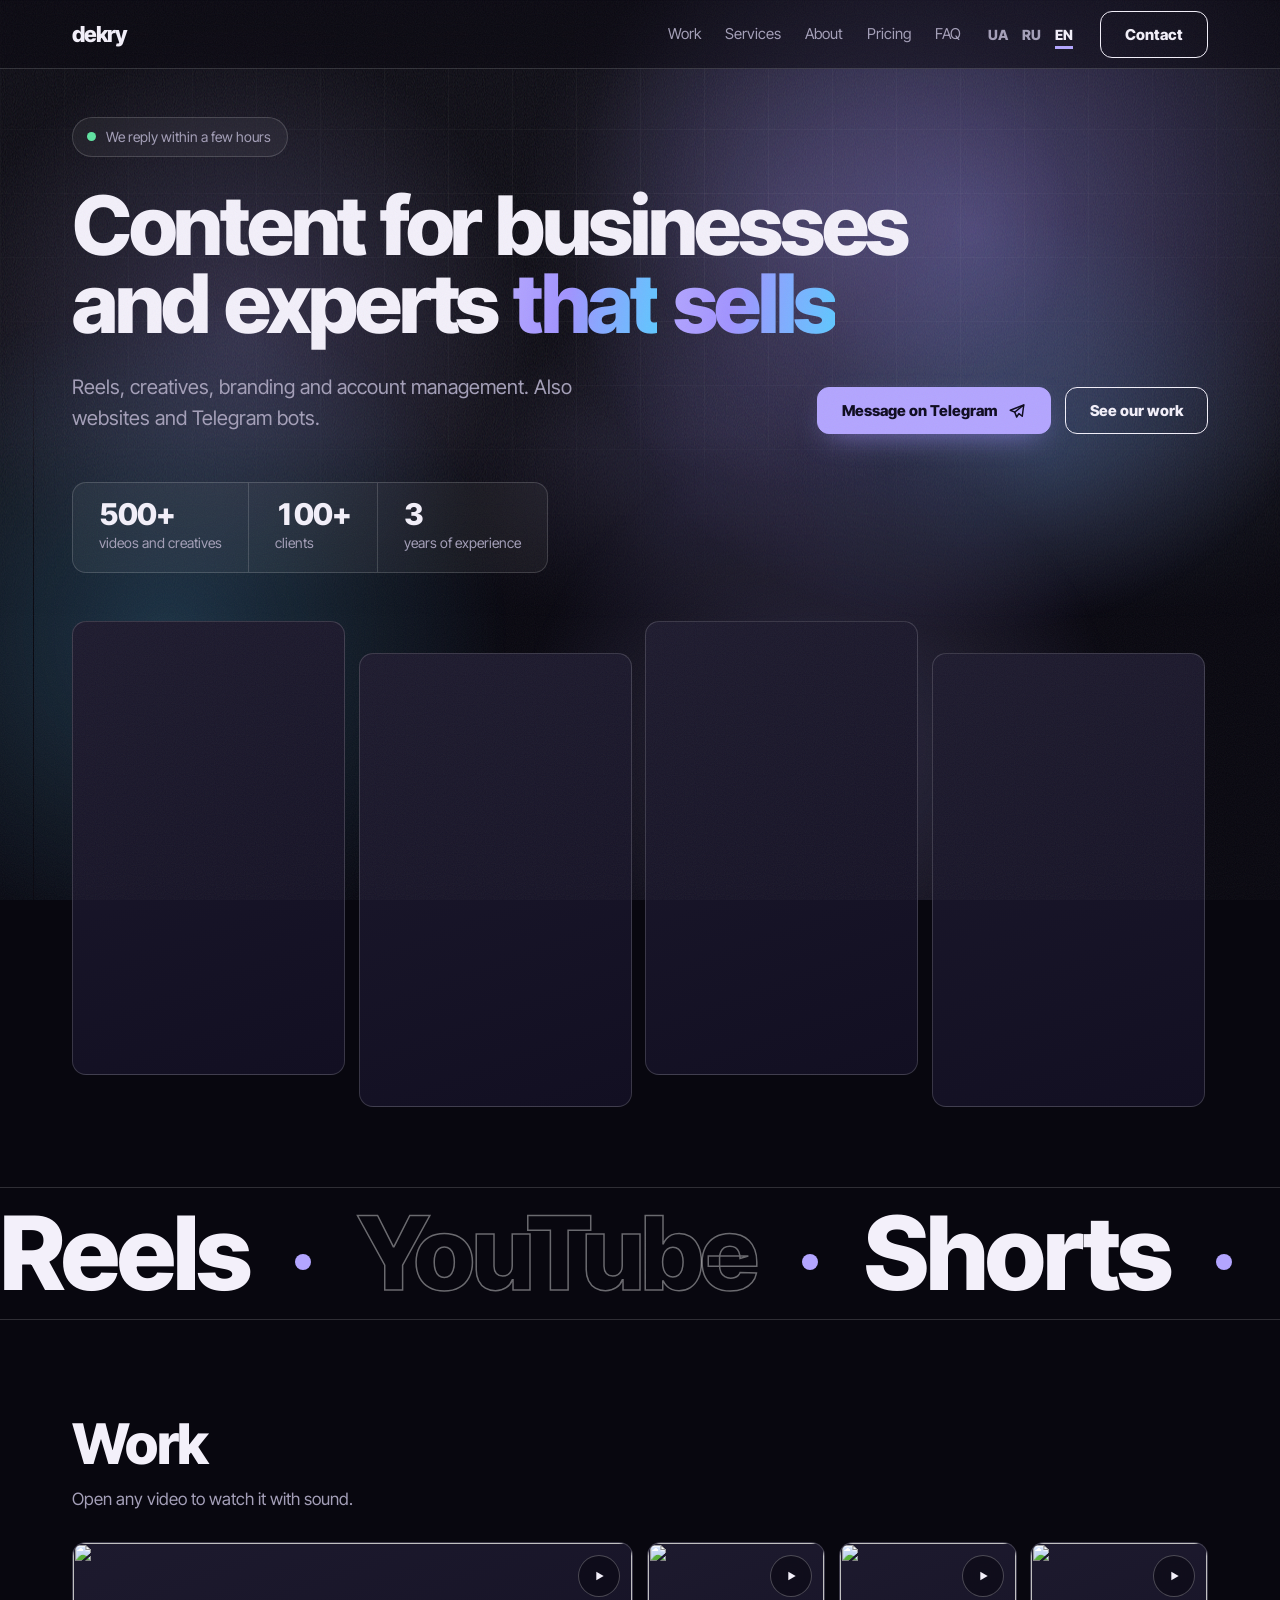
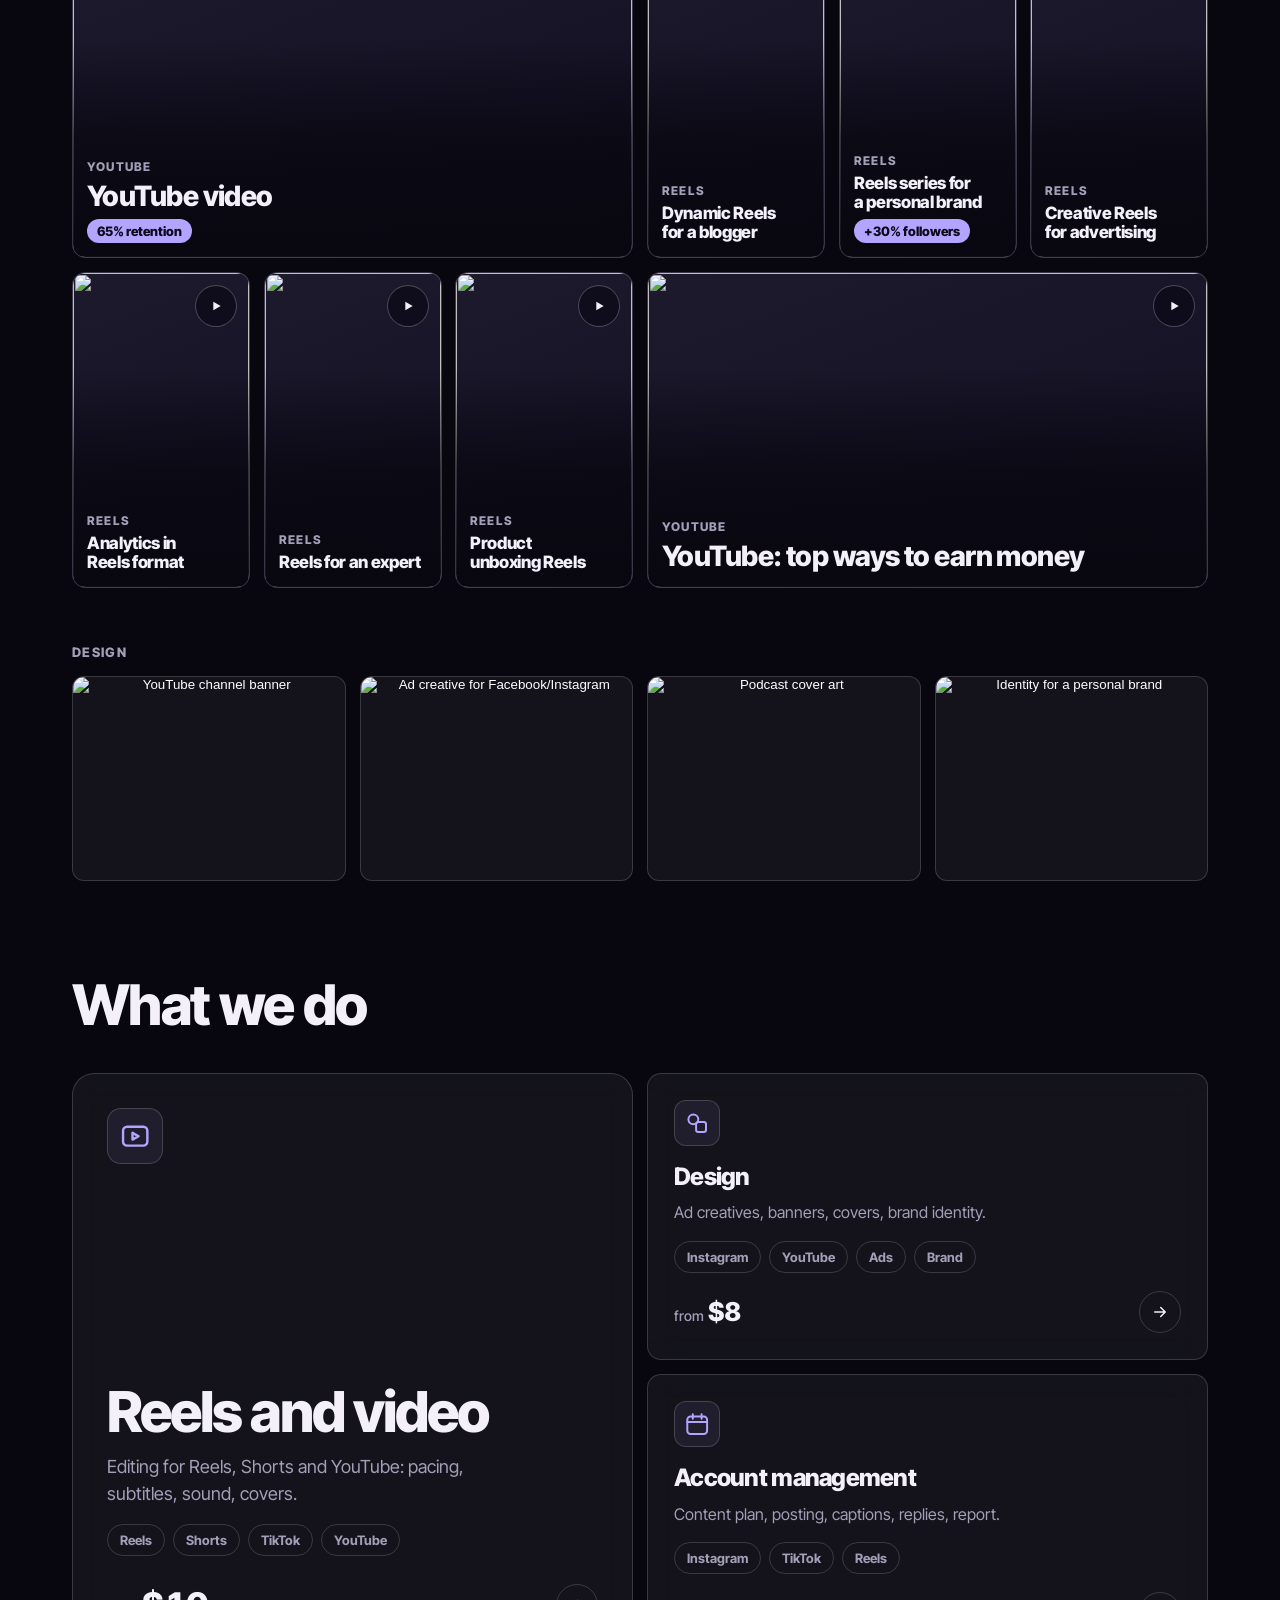
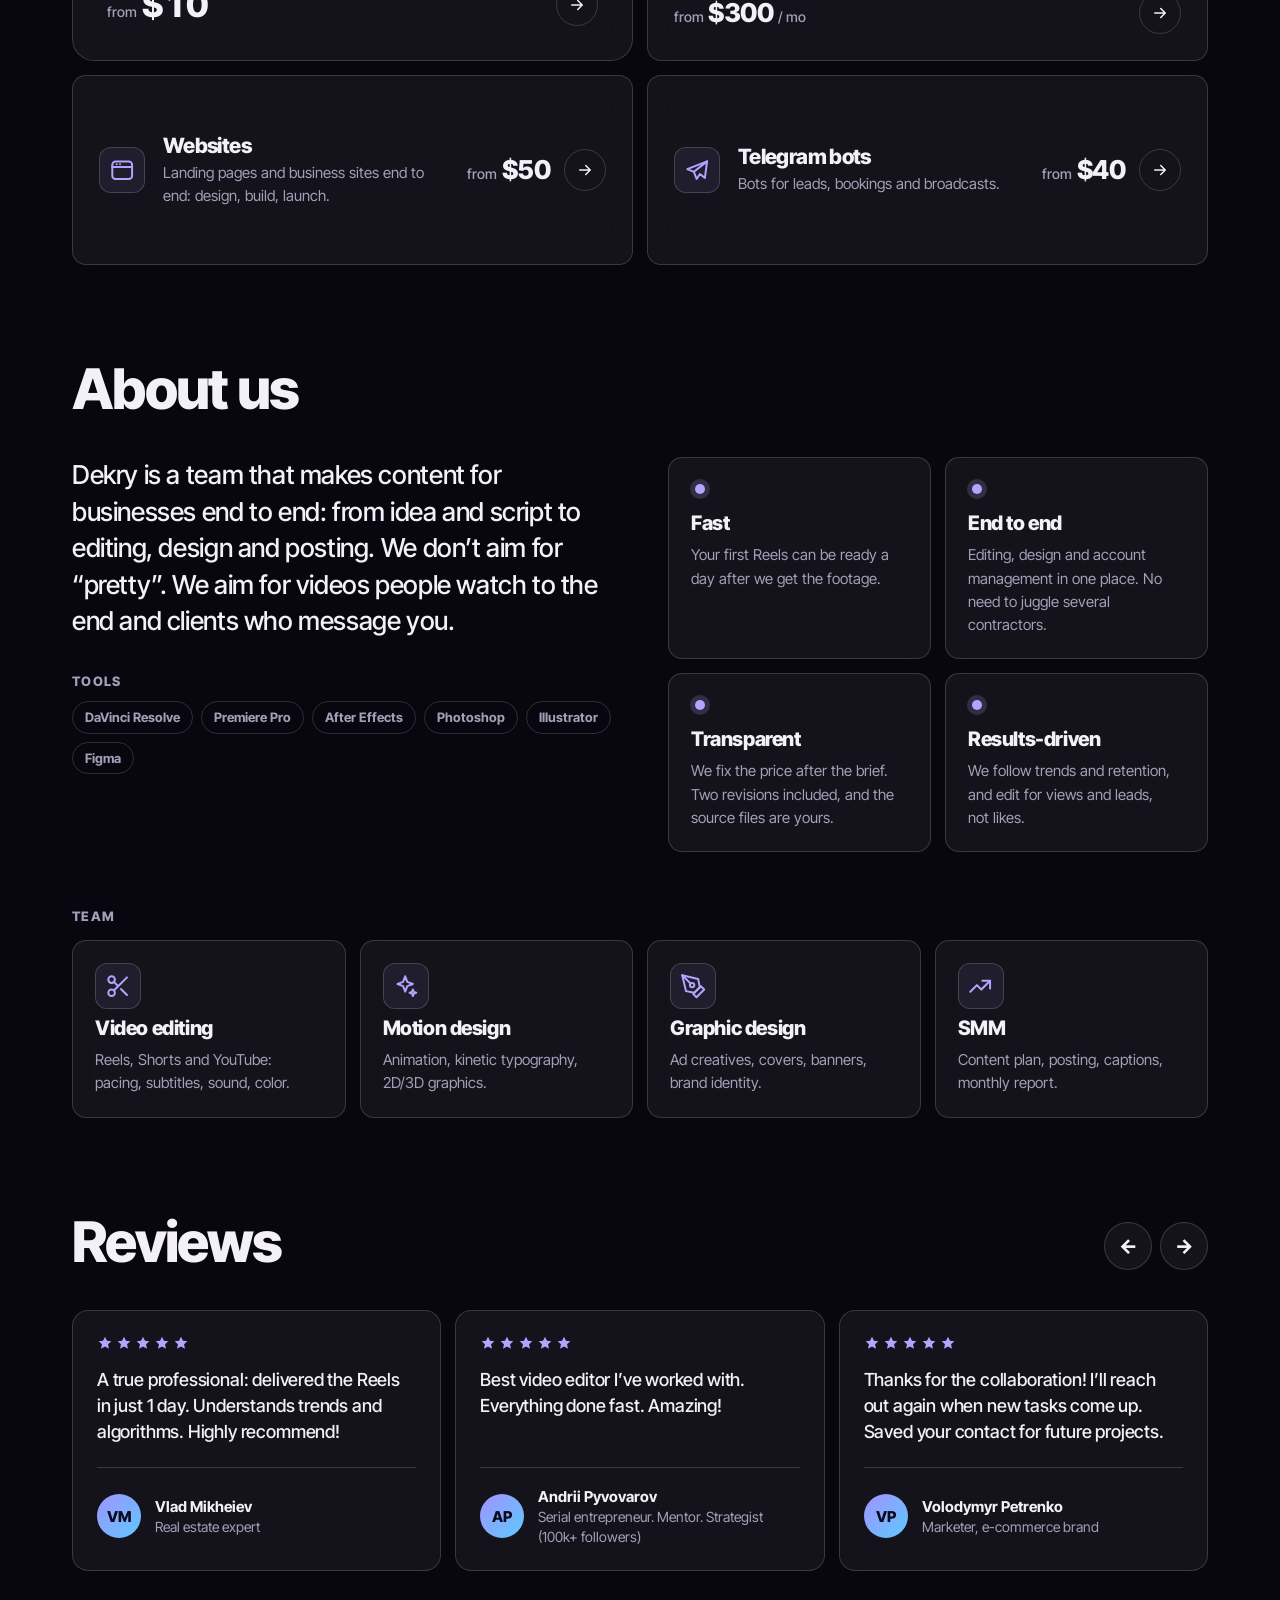
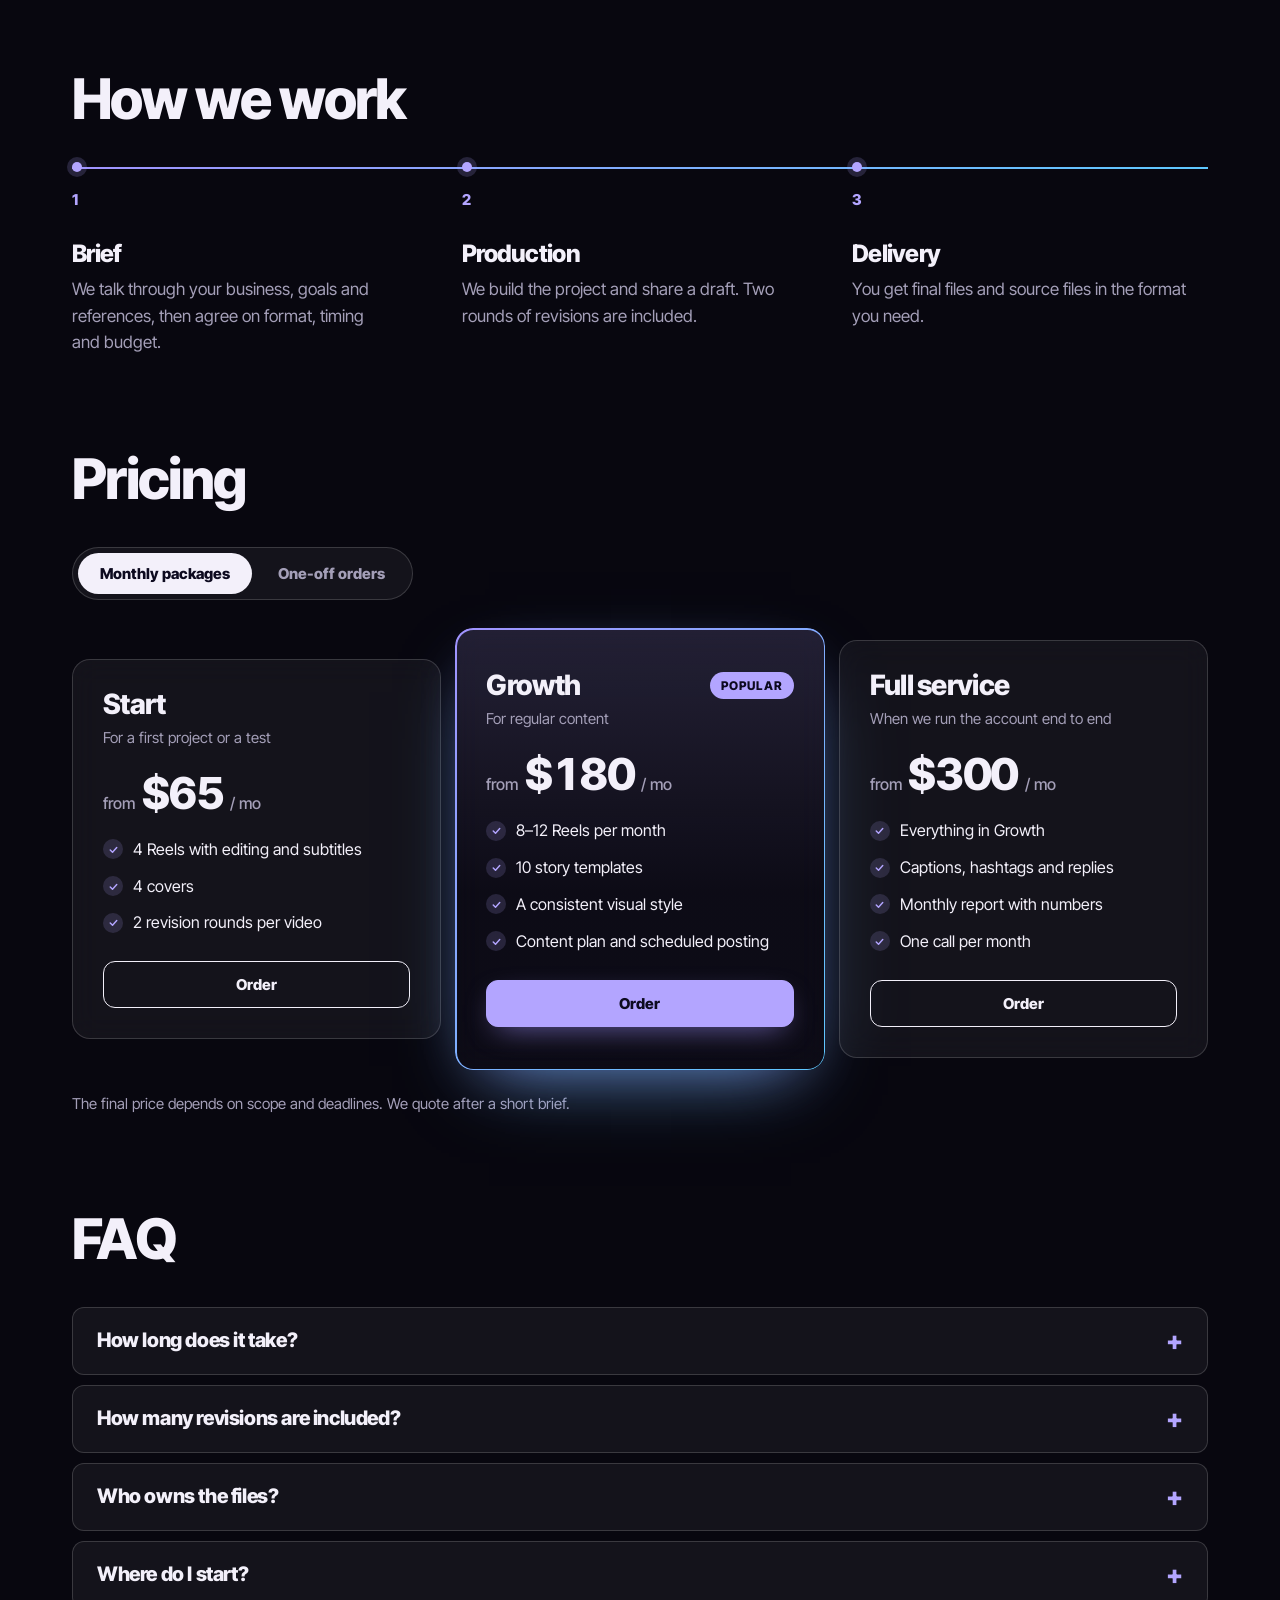
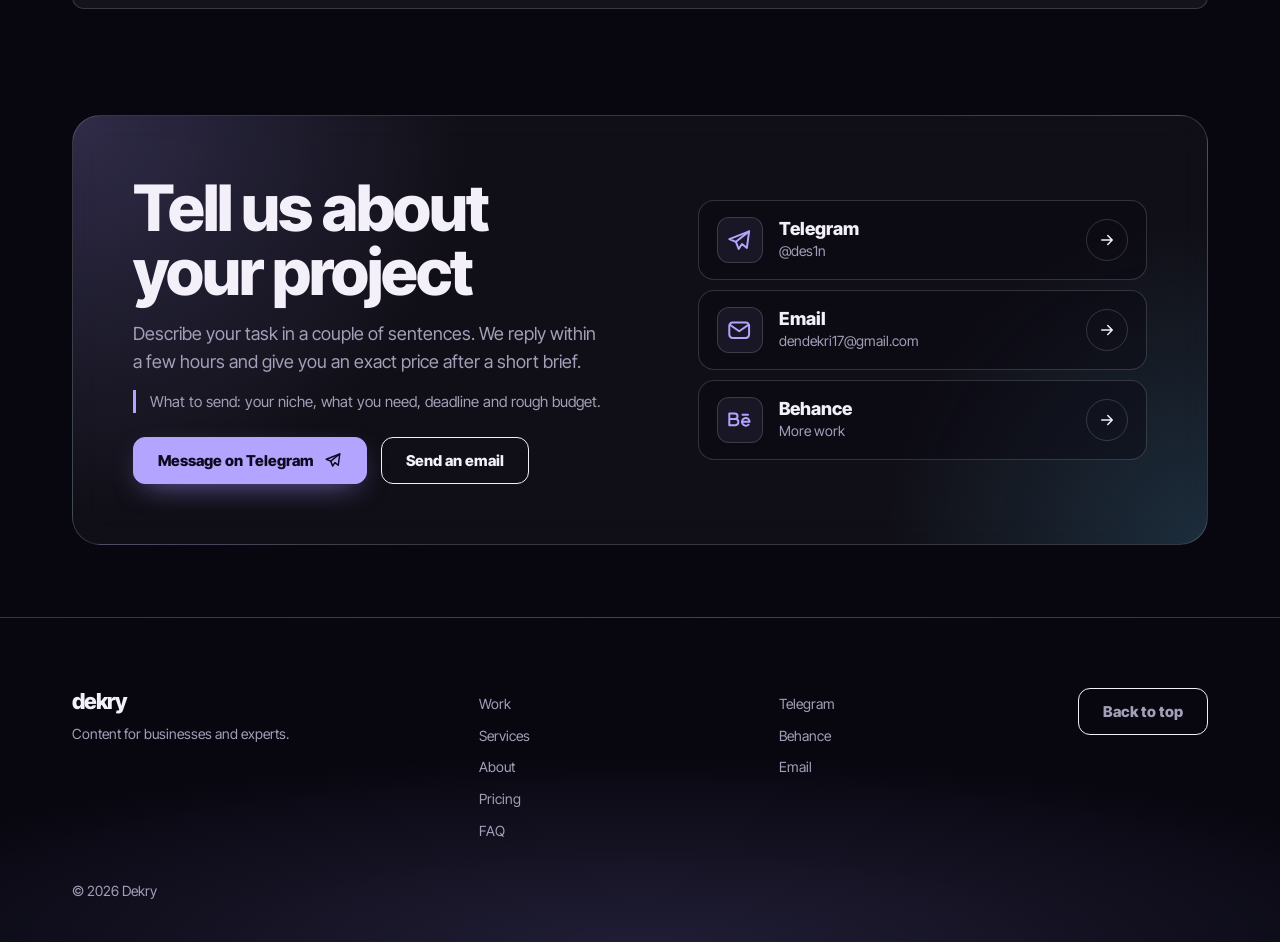
==== commit 3e4b688a: "Убрать запятые из заголовков UA и RU Co-authored-by: densin1 <206606376+densin1@users.noreply.github" ====
--- a/index.html
+++ b/index.html
@@ -2,14 +2,14 @@
 <html lang="uk"><head>
 <meta charset="utf-8">
 <meta name="viewport" content="width=device-width, initial-scale=1, viewport-fit=cover">
-<title>Dekry | Контент для бізнесу й експертів, що продає</title>
-<meta name="twitter:title" content="Dekry | Контент для бізнесу й експертів, що продає">
+<title>Dekry | Контент для бізнесу й експертів що продає</title>
+<meta name="twitter:title" content="Dekry | Контент для бізнесу й експертів що продає">
 <meta name="description" content="Dekry: Reels, дизайн, сайти, Telegram-боти та ведення акаунта для бізнесу й експертів.">
 <meta name="robots" content="index,follow,max-image-preview:large">
 <meta name="theme-color" content="#08070f">
 <link rel="canonical" href="https://dekry.cc/">
 <link rel="preconnect" href="https://cdn.dekry.cc" crossorigin="">
-<meta property="og:type" content="website"><meta property="og:url" content="https://dekry.cc/"><meta property="og:title" content="Dekry | Контент для бізнесу й експертів, що продає"><meta property="og:description" content="Dekry: Reels, дизайн, сайти, Telegram-боти та ведення акаунта для бізнесу й експертів."><meta property="og:locale" content="uk_UA"><meta name="twitter:card" content="summary_large_image"><meta property="og:image" content="https://cdn.dekry.cc/img/hero-poster.png">
+<meta property="og:type" content="website"><meta property="og:url" content="https://dekry.cc/"><meta property="og:title" content="Dekry | Контент для бізнесу й експертів що продає"><meta property="og:description" content="Dekry: Reels, дизайн, сайти, Telegram-боти та ведення акаунта для бізнесу й експертів."><meta property="og:locale" content="uk_UA"><meta name="twitter:card" content="summary_large_image"><meta property="og:image" content="https://cdn.dekry.cc/img/hero-poster.png">
 <link rel="icon" href="https://cdn.dekry.cc/img/favicon.png">
 <link rel="preconnect" href="https://fonts.googleapis.com"><link rel="preconnect" href="https://fonts.gstatic.com" crossorigin="">
 <link href="https://fonts.googleapis.com/css2?family=Inter+Tight:wght@400;500;700;800&amp;display=swap" rel="stylesheet">
@@ -339,7 +339,7 @@
 <div class="hero"><div class="hbg" aria-hidden="true"><i></i><i></i><i></i></div>
 <div class="w">
 <div class="chip"><i></i><span data-t="chip">Відповідаємо протягом кількох годин</span></div>
-<h1 data-t="h1" aria-label="Контент для бізнесу й експертів, що продає"><span class="w2" aria-hidden="true"><span style="animation-delay:80ms">Контент</span></span> <span class="w2" aria-hidden="true"><span style="animation-delay:200ms">для</span></span> <span class="w2" aria-hidden="true"><span style="animation-delay:320ms">бізнесу</span></span> <span class="w2" aria-hidden="true"><span style="animation-delay:440ms">й</span></span> <span class="w2" aria-hidden="true"><span style="animation-delay:560ms">експертів,</span></span> <span class="w2" aria-hidden="true"><span class="gr" style="animation-delay:680ms">що</span></span> <span class="w2" aria-hidden="true"><span class="gr" style="animation-delay:800ms">продає</span></span></h1>
+<h1 data-t="h1" aria-label="Контент для бізнесу й експертів що продає"><span class="w2" aria-hidden="true"><span style="animation-delay:80ms">Контент</span></span> <span class="w2" aria-hidden="true"><span style="animation-delay:200ms">для</span></span> <span class="w2" aria-hidden="true"><span style="animation-delay:320ms">бізнесу</span></span> <span class="w2" aria-hidden="true"><span style="animation-delay:440ms">й</span></span> <span class="w2" aria-hidden="true"><span style="animation-delay:560ms">експертів</span></span> <span class="w2" aria-hidden="true"><span class="gr" style="animation-delay:680ms">що</span></span> <span class="w2" aria-hidden="true"><span class="gr" style="animation-delay:800ms">продає</span></span></h1>
 <div class="hr">
 <p class="sub" data-t="sub">Reels, креативи, брендинг і ведення акаунта. Також сайти та Telegram-боти.</p>
 <div class="hc"><div class="cta"><a class="btn p tg" href="#contact"><span data-t="c1">Написати в Telegram</span><svg class="tgi" viewBox="0 0 24 24" width="18" height="18" fill="none" stroke="currentColor" stroke-width="2" stroke-linecap="round" stroke-linejoin="round" aria-hidden="true"><path d="M21 4L3 11l6 2.5L11.5 20l3-4.5L19 19z"/><path d="M9 13.5L21 4"/></svg></a><a class="btn" href="#work" data-t="c2">Дивитися роботи</a></div></div>
@@ -413,9 +413,9 @@
 
 <script>
 var D={
-uk:{u:'https://dekry.cc/',loc:'uk_UA',title:'Dekry | Контент для бізнесу й експертів, що продає',desc:'Dekry: Reels, дизайн, сайти, Telegram-боти та ведення акаунта для бізнесу й експертів.',
+uk:{u:'https://dekry.cc/',loc:'uk_UA',title:'Dekry | Контент для бізнесу й експертів що продає',desc:'Dekry: Reels, дизайн, сайти, Telegram-боти та ведення акаунта для бізнесу й експертів.',
 n1:'Послуги',n2:'Роботи',n3:'Ціни',n4:'FAQ',nav:'Написати',
-h1:'Контент для бізнесу й експертів, що продає',
+h1:'Контент для бізнесу й експертів що продає',
 sub:'Reels, креативи, брендинг і ведення акаунта. Також сайти та Telegram-боти.',
 c1:'Написати в Telegram',c2:'Дивитися роботи',cH:'Що написати: ніша, що потрібно зробити, терміни й орієнтовний бюджет.',
 st:[['500+','відео та креативів'],['100+','клієнтів'],['3','роки досвіду']],
@@ -441,9 +441,9 @@
 aL:'Dekry — команда, яка робить контент для бізнесу під ключ: від ідеї та сценарію до монтажу, дизайну й публікації. Ми працюємо не на «красиво», а на те, щоб ролик дивилися до кінця, а клієнти писали вам у директ.',
 av:[['Швидко','Перший Reels — уже за день після отримання матеріалів.'],['Під ключ','Монтаж, дизайн і ведення акаунта в одних руках. Не треба шукати кількох підрядників.'],['Прозоро','Ціну фіксуємо після брифу. Дві правки включено, вихідники — ваші.'],['На результат','Стежимо за трендами та утриманням. Монтуємо під перегляди й заявки, а не під лайки.']],
 tm:[['Відеомонтаж','Reels, Shorts і YouTube: ритм, субтитри, звук, колір.'],['Моушн-дизайн','Анімація, кінетична типографіка, 2D/3D-графіка.'],['Графічний дизайн','Креативи, обкладинки, банери, фірмовий стиль.'],['SMM','Контент-план, публікації, підписи, щомісячний звіт.']]},
-ru:{u:'https://dekry.cc/',loc:'ru_RU',title:'Dekry | Контент для бизнеса и экспертов, который продаёт',desc:'Dekry: Reels, дизайн, сайты, Telegram-боты и ведение аккаунта для бизнеса и экспертов.',
+ru:{u:'https://dekry.cc/',loc:'ru_RU',title:'Dekry | Контент для бизнеса и экспертов который продаёт',desc:'Dekry: Reels, дизайн, сайты, Telegram-боты и ведение аккаунта для бизнеса и экспертов.',
 n1:'Услуги',n2:'Работы',n3:'Цены',n4:'FAQ',nav:'Написать',
-h1:'Контент для бизнеса и экспертов, который продаёт',
+h1:'Контент для бизнеса и экспертов который продаёт',
 sub:'Reels, креативы, брендинг и ведение аккаунта. Также сайты и Telegram-боты.',
 c1:'Написать в Telegram',c2:'Смотреть работы',cH:'Что написать: ниша, что нужно сделать, сроки и примерный бюджет.',
 st:[['500+','видео и креативов'],['100+','клиентов'],['3','года опыта']],
